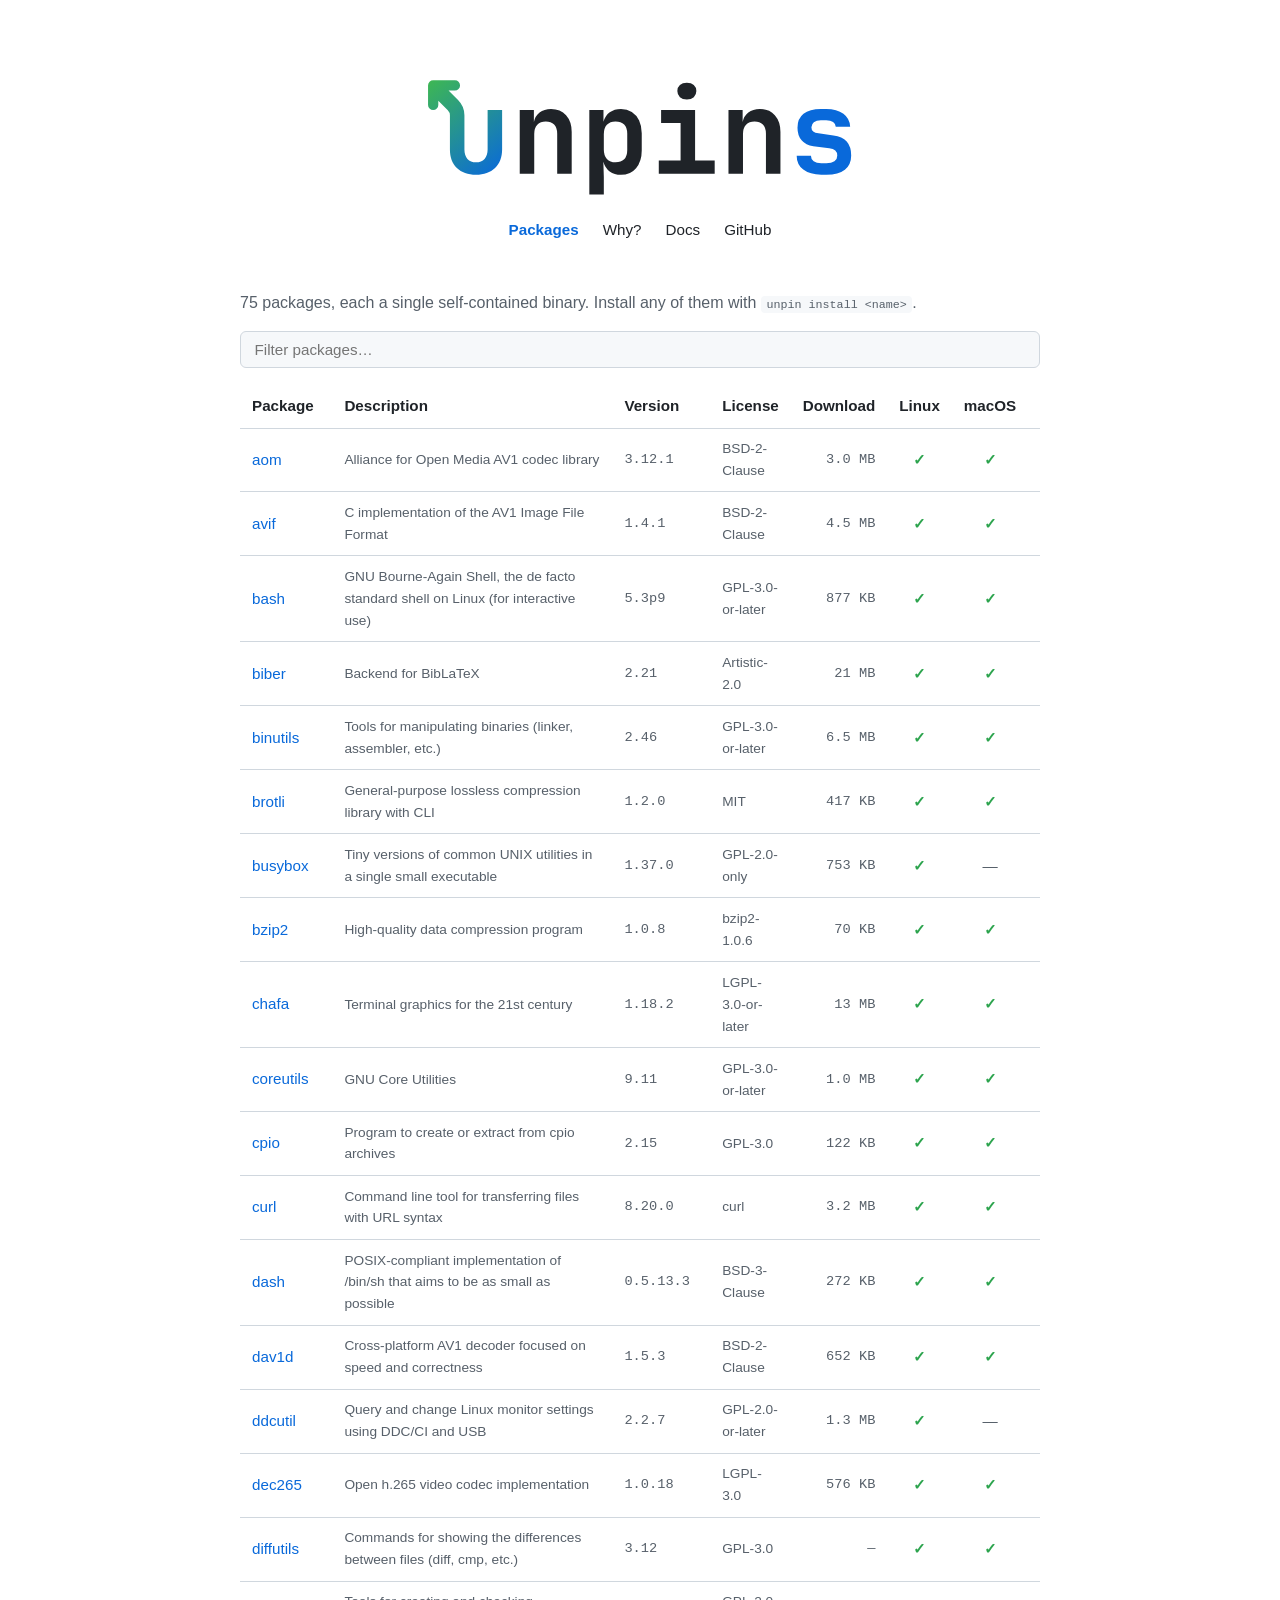
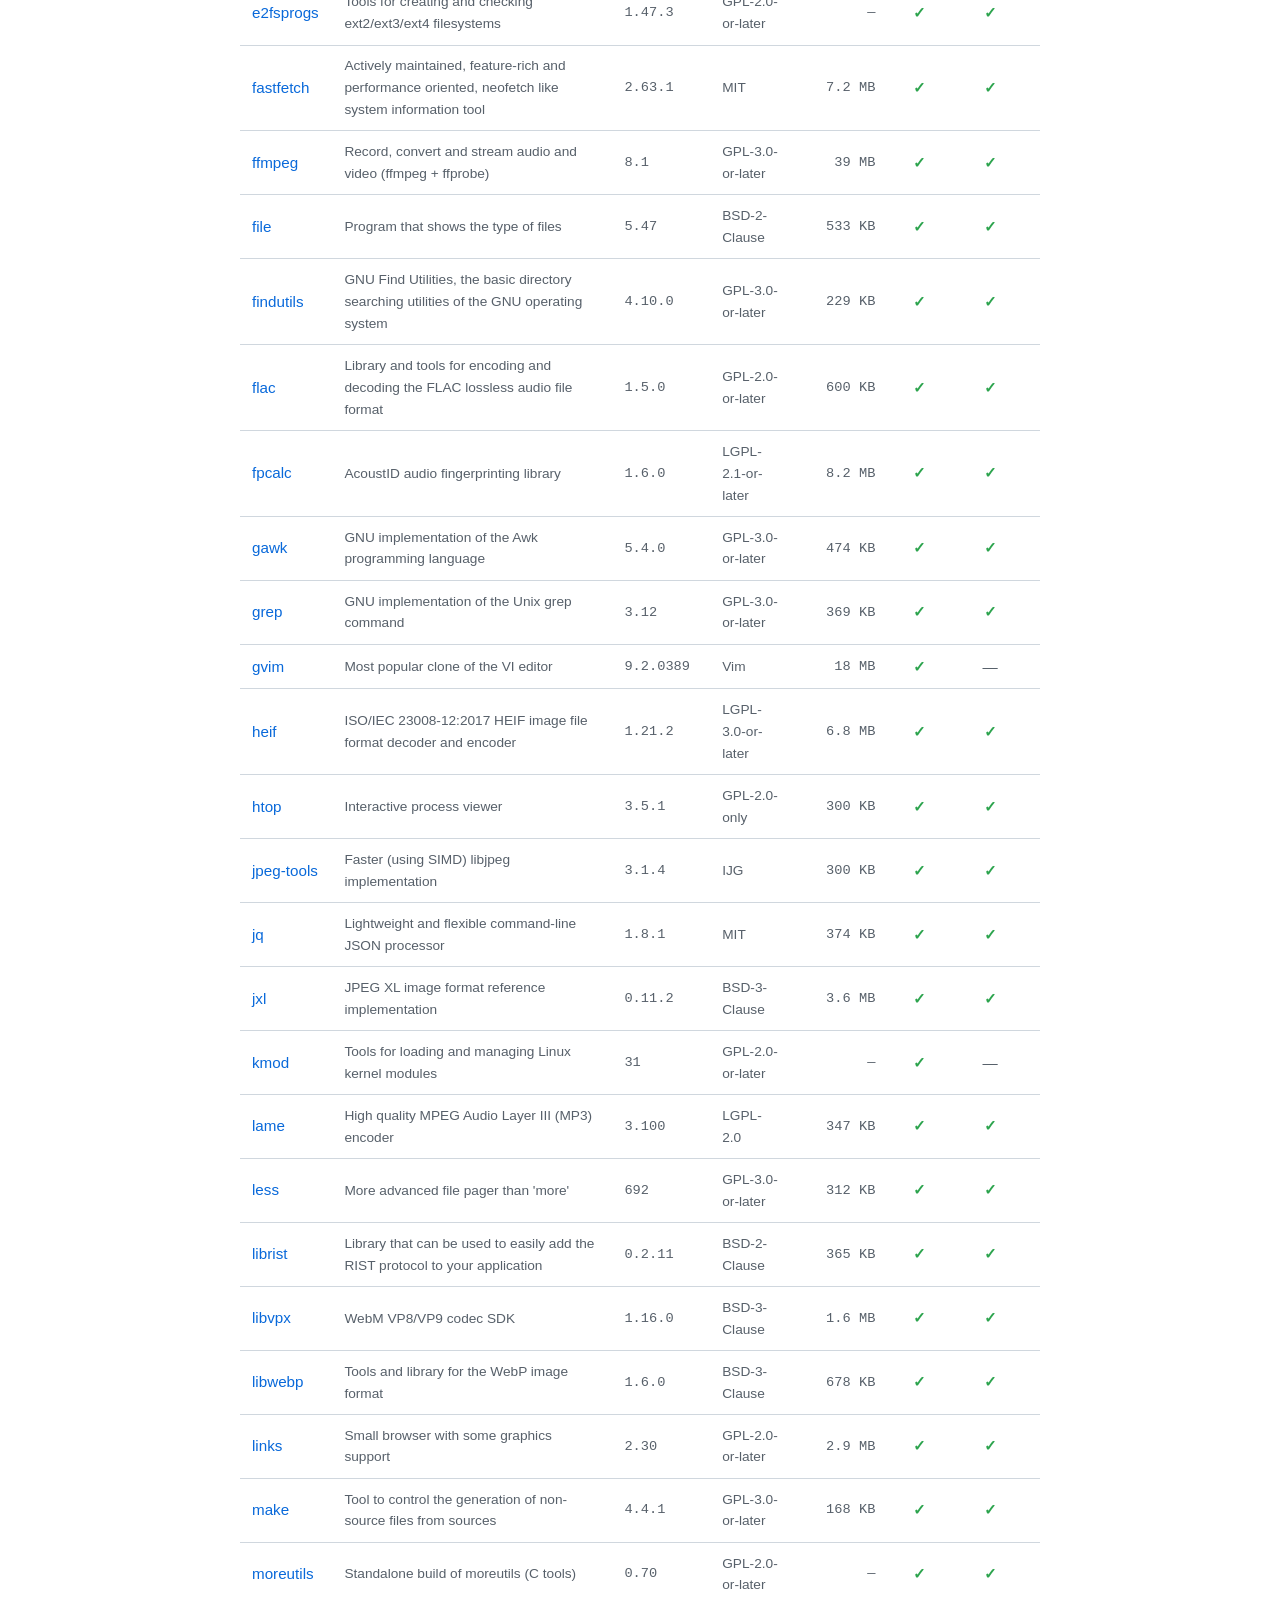
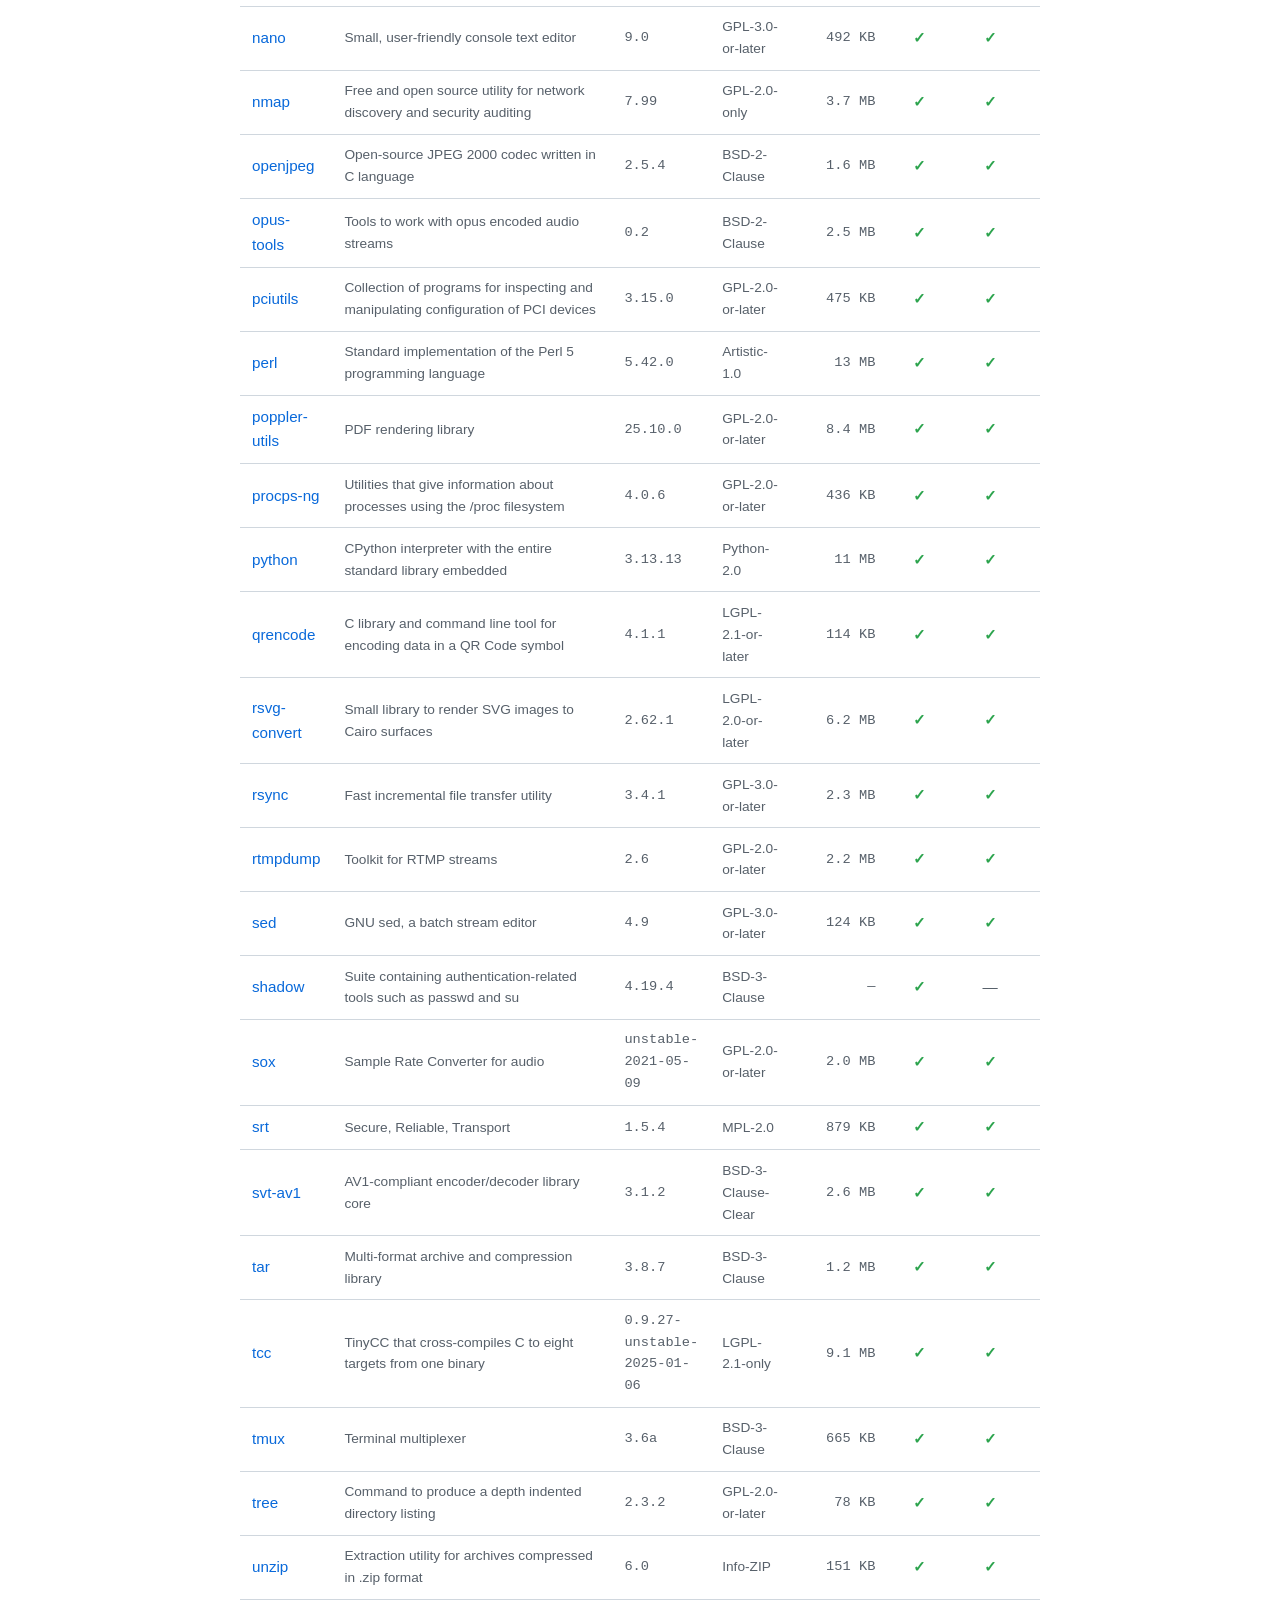
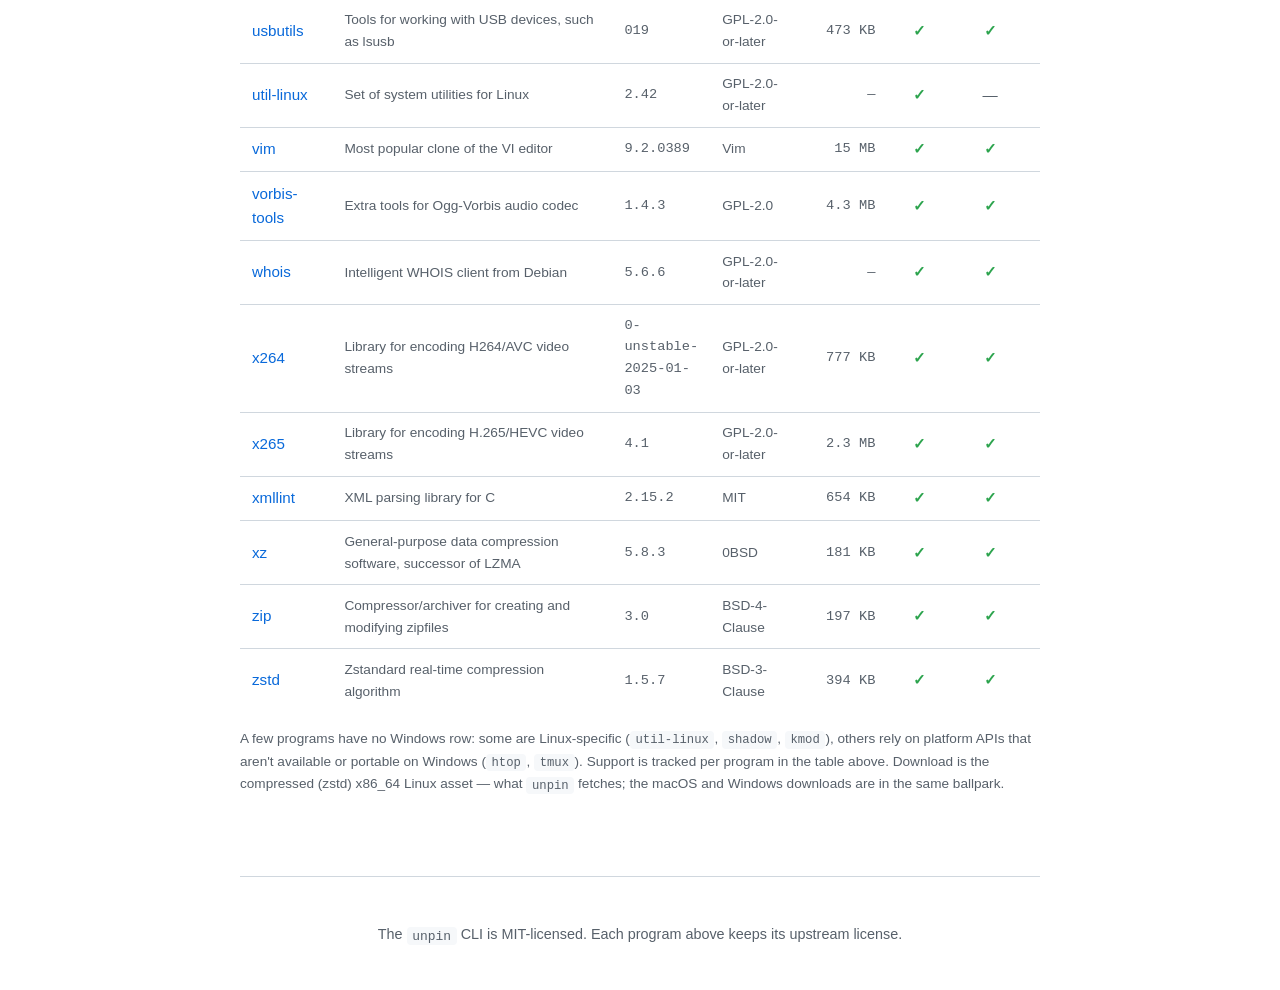
==== packages.html @ 331654b5 "site: download-size column, bootstrap verification note, deploy docs - packages: new Download column" ====
<!DOCTYPE html>
<html lang="en">
  <head>
    <meta charset="UTF-8">
    <meta name="viewport" content="width=device-width, initial-scale=1.0">
    <title>unpins — available packages</title>
    <meta name="description" content="The unpins catalog: 75 programs built as single self-contained binaries for Linux, macOS, and Windows — htop, ffmpeg, python, vim, jq, and more.">
    <meta property="og:type" content="website">
    <meta property="og:url" content="https://unpins.org/packages.html">
    <meta property="og:title" content="unpins — available packages">
    <meta property="og:description" content="The unpins catalog: 75 programs built as single self-contained binaries for Linux, macOS, and Windows — htop, ffmpeg, python, vim, jq, and more.">
    <meta property="og:image" content="https://unpins.org/og.png">
    <meta property="og:image:width" content="1200">
    <meta property="og:image:height" content="630">
    <meta name="twitter:card" content="summary_large_image">
    <link rel="icon" type="image/svg+xml" href="favicon.svg">
    <link rel="stylesheet" href="styles.css">
  </head>
  <body class="subpage">
    <div class="container">
      <header>
        <h1><a href="index.html"><img src="unpins-logo.svg" alt="unpins" class="logo"></a></h1>
        <nav class="topnav">
          <a href="packages.html" aria-current="page">Packages</a>
          <a href="why.html">Why?</a>
          <a href="https://github.com/unpins/unpin#usage">Docs</a>
          <a href="https://github.com/unpins">GitHub</a>
        </nav>
      </header>

      <section>
        <p class="pkg-count">75 packages, each a single self-contained binary. Install any of them with <code>unpin install &lt;name&gt;</code>.</p>
        <input type="search" id="pkg-filter" class="pkg-filter" placeholder="Filter packages…" aria-label="Filter packages">
        <div class="table-scroll">
        <table class="pkg-table">
          <thead>
            <tr>
              <th>Package</th>
              <th>Description</th>
              <th>Version</th>
              <th>License</th>
              <th class="size">Download</th>
              <th class="os">Linux</th>
              <th class="os">macOS</th>
              <th class="os">Windows</th>
            </tr>
          </thead>
          <tbody>
            <tr><td><a href="https://github.com/unpins/aom">aom</a></td><td class="desc">Alliance for Open Media AV1 codec library</td><td class="version">3.12.1</td><td class="license">BSD-2-Clause</td><td class="size">3.0 MB</td><td class="os yes"><span aria-hidden="true">✓</span><span class="sr-only">yes</span></td><td class="os yes"><span aria-hidden="true">✓</span><span class="sr-only">yes</span></td><td class="os yes"><span aria-hidden="true">✓</span><span class="sr-only">yes</span></td></tr>
            <tr><td><a href="https://github.com/unpins/avif">avif</a></td><td class="desc">C implementation of the AV1 Image File Format</td><td class="version">1.4.1</td><td class="license">BSD-2-Clause</td><td class="size">4.5 MB</td><td class="os yes"><span aria-hidden="true">✓</span><span class="sr-only">yes</span></td><td class="os yes"><span aria-hidden="true">✓</span><span class="sr-only">yes</span></td><td class="os yes"><span aria-hidden="true">✓</span><span class="sr-only">yes</span></td></tr>
            <tr><td><a href="https://github.com/unpins/bash">bash</a></td><td class="desc">GNU Bourne-Again Shell, the de facto standard shell on Linux (for interactive use)</td><td class="version">5.3p9</td><td class="license">GPL-3.0-or-later</td><td class="size">877 KB</td><td class="os yes"><span aria-hidden="true">✓</span><span class="sr-only">yes</span></td><td class="os yes"><span aria-hidden="true">✓</span><span class="sr-only">yes</span></td><td class="os yes"><span aria-hidden="true">✓</span><span class="sr-only">yes</span></td></tr>
            <tr><td><a href="https://github.com/unpins/biber">biber</a></td><td class="desc">Backend for BibLaTeX</td><td class="version">2.21</td><td class="license">Artistic-2.0</td><td class="size">21 MB</td><td class="os yes"><span aria-hidden="true">✓</span><span class="sr-only">yes</span></td><td class="os yes"><span aria-hidden="true">✓</span><span class="sr-only">yes</span></td><td class="os yes"><span aria-hidden="true">✓</span><span class="sr-only">yes</span></td></tr>
            <tr><td><a href="https://github.com/unpins/binutils">binutils</a></td><td class="desc">Tools for manipulating binaries (linker, assembler, etc.)</td><td class="version">2.46</td><td class="license">GPL-3.0-or-later</td><td class="size">6.5 MB</td><td class="os yes"><span aria-hidden="true">✓</span><span class="sr-only">yes</span></td><td class="os yes"><span aria-hidden="true">✓</span><span class="sr-only">yes</span></td><td class="os yes"><span aria-hidden="true">✓</span><span class="sr-only">yes</span></td></tr>
            <tr><td><a href="https://github.com/unpins/brotli">brotli</a></td><td class="desc">General-purpose lossless compression library with CLI</td><td class="version">1.2.0</td><td class="license">MIT</td><td class="size">417 KB</td><td class="os yes"><span aria-hidden="true">✓</span><span class="sr-only">yes</span></td><td class="os yes"><span aria-hidden="true">✓</span><span class="sr-only">yes</span></td><td class="os yes"><span aria-hidden="true">✓</span><span class="sr-only">yes</span></td></tr>
            <tr><td><a href="https://github.com/unpins/busybox">busybox</a></td><td class="desc">Tiny versions of common UNIX utilities in a single small executable</td><td class="version">1.37.0</td><td class="license">GPL-2.0-only</td><td class="size">753 KB</td><td class="os yes"><span aria-hidden="true">✓</span><span class="sr-only">yes</span></td><td class="os"><span aria-hidden="true">—</span><span class="sr-only">no</span></td><td class="os"><span aria-hidden="true">—</span><span class="sr-only">no</span></td></tr>
            <tr><td><a href="https://github.com/unpins/bzip2">bzip2</a></td><td class="desc">High-quality data compression program</td><td class="version">1.0.8</td><td class="license">bzip2-1.0.6</td><td class="size">70 KB</td><td class="os yes"><span aria-hidden="true">✓</span><span class="sr-only">yes</span></td><td class="os yes"><span aria-hidden="true">✓</span><span class="sr-only">yes</span></td><td class="os yes"><span aria-hidden="true">✓</span><span class="sr-only">yes</span></td></tr>
            <tr><td><a href="https://github.com/unpins/chafa">chafa</a></td><td class="desc">Terminal graphics for the 21st century</td><td class="version">1.18.2</td><td class="license">LGPL-3.0-or-later</td><td class="size">13 MB</td><td class="os yes"><span aria-hidden="true">✓</span><span class="sr-only">yes</span></td><td class="os yes"><span aria-hidden="true">✓</span><span class="sr-only">yes</span></td><td class="os yes"><span aria-hidden="true">✓</span><span class="sr-only">yes</span></td></tr>
            <tr><td><a href="https://github.com/unpins/coreutils">coreutils</a></td><td class="desc">GNU Core Utilities</td><td class="version">9.11</td><td class="license">GPL-3.0-or-later</td><td class="size">1.0 MB</td><td class="os yes"><span aria-hidden="true">✓</span><span class="sr-only">yes</span></td><td class="os yes"><span aria-hidden="true">✓</span><span class="sr-only">yes</span></td><td class="os yes"><span aria-hidden="true">✓</span><span class="sr-only">yes</span></td></tr>
            <tr><td><a href="https://github.com/unpins/cpio">cpio</a></td><td class="desc">Program to create or extract from cpio archives</td><td class="version">2.15</td><td class="license">GPL-3.0</td><td class="size">122 KB</td><td class="os yes"><span aria-hidden="true">✓</span><span class="sr-only">yes</span></td><td class="os yes"><span aria-hidden="true">✓</span><span class="sr-only">yes</span></td><td class="os yes"><span aria-hidden="true">✓</span><span class="sr-only">yes</span></td></tr>
            <tr><td><a href="https://github.com/unpins/curl">curl</a></td><td class="desc">Command line tool for transferring files with URL syntax</td><td class="version">8.20.0</td><td class="license">curl</td><td class="size">3.2 MB</td><td class="os yes"><span aria-hidden="true">✓</span><span class="sr-only">yes</span></td><td class="os yes"><span aria-hidden="true">✓</span><span class="sr-only">yes</span></td><td class="os yes"><span aria-hidden="true">✓</span><span class="sr-only">yes</span></td></tr>
            <tr><td><a href="https://github.com/unpins/dash">dash</a></td><td class="desc">POSIX-compliant implementation of /bin/sh that aims to be as small as possible</td><td class="version">0.5.13.3</td><td class="license">BSD-3-Clause</td><td class="size">272 KB</td><td class="os yes"><span aria-hidden="true">✓</span><span class="sr-only">yes</span></td><td class="os yes"><span aria-hidden="true">✓</span><span class="sr-only">yes</span></td><td class="os yes"><span aria-hidden="true">✓</span><span class="sr-only">yes</span></td></tr>
            <tr><td><a href="https://github.com/unpins/dav1d">dav1d</a></td><td class="desc">Cross-platform AV1 decoder focused on speed and correctness</td><td class="version">1.5.3</td><td class="license">BSD-2-Clause</td><td class="size">652 KB</td><td class="os yes"><span aria-hidden="true">✓</span><span class="sr-only">yes</span></td><td class="os yes"><span aria-hidden="true">✓</span><span class="sr-only">yes</span></td><td class="os yes"><span aria-hidden="true">✓</span><span class="sr-only">yes</span></td></tr>
            <tr><td><a href="https://github.com/unpins/ddcutil">ddcutil</a></td><td class="desc">Query and change Linux monitor settings using DDC/CI and USB</td><td class="version">2.2.7</td><td class="license">GPL-2.0-or-later</td><td class="size">1.3 MB</td><td class="os yes"><span aria-hidden="true">✓</span><span class="sr-only">yes</span></td><td class="os"><span aria-hidden="true">—</span><span class="sr-only">no</span></td><td class="os"><span aria-hidden="true">—</span><span class="sr-only">no</span></td></tr>
            <tr><td><a href="https://github.com/unpins/dec265">dec265</a></td><td class="desc">Open h.265 video codec implementation</td><td class="version">1.0.18</td><td class="license">LGPL-3.0</td><td class="size">576 KB</td><td class="os yes"><span aria-hidden="true">✓</span><span class="sr-only">yes</span></td><td class="os yes"><span aria-hidden="true">✓</span><span class="sr-only">yes</span></td><td class="os yes"><span aria-hidden="true">✓</span><span class="sr-only">yes</span></td></tr>
            <tr><td><a href="https://github.com/unpins/diffutils">diffutils</a></td><td class="desc">Commands for showing the differences between files (diff, cmp, etc.)</td><td class="version">3.12</td><td class="license">GPL-3.0</td><td class="size">—</td><td class="os yes"><span aria-hidden="true">✓</span><span class="sr-only">yes</span></td><td class="os yes"><span aria-hidden="true">✓</span><span class="sr-only">yes</span></td><td class="os yes"><span aria-hidden="true">✓</span><span class="sr-only">yes</span></td></tr>
            <tr><td><a href="https://github.com/unpins/e2fsprogs">e2fsprogs</a></td><td class="desc">Tools for creating and checking ext2/ext3/ext4 filesystems</td><td class="version">1.47.3</td><td class="license">GPL-2.0-or-later</td><td class="size">—</td><td class="os yes"><span aria-hidden="true">✓</span><span class="sr-only">yes</span></td><td class="os yes"><span aria-hidden="true">✓</span><span class="sr-only">yes</span></td><td class="os yes"><span aria-hidden="true">✓</span><span class="sr-only">yes</span></td></tr>
            <tr><td><a href="https://github.com/unpins/fastfetch">fastfetch</a></td><td class="desc">Actively maintained, feature-rich and performance oriented, neofetch like system information tool</td><td class="version">2.63.1</td><td class="license">MIT</td><td class="size">7.2 MB</td><td class="os yes"><span aria-hidden="true">✓</span><span class="sr-only">yes</span></td><td class="os yes"><span aria-hidden="true">✓</span><span class="sr-only">yes</span></td><td class="os"><span aria-hidden="true">—</span><span class="sr-only">no</span></td></tr>
            <tr><td><a href="https://github.com/unpins/ffmpeg">ffmpeg</a></td><td class="desc">Record, convert and stream audio and video (ffmpeg + ffprobe)</td><td class="version">8.1</td><td class="license">GPL-3.0-or-later</td><td class="size">39 MB</td><td class="os yes"><span aria-hidden="true">✓</span><span class="sr-only">yes</span></td><td class="os yes"><span aria-hidden="true">✓</span><span class="sr-only">yes</span></td><td class="os yes"><span aria-hidden="true">✓</span><span class="sr-only">yes</span></td></tr>
            <tr><td><a href="https://github.com/unpins/file">file</a></td><td class="desc">Program that shows the type of files</td><td class="version">5.47</td><td class="license">BSD-2-Clause</td><td class="size">533 KB</td><td class="os yes"><span aria-hidden="true">✓</span><span class="sr-only">yes</span></td><td class="os yes"><span aria-hidden="true">✓</span><span class="sr-only">yes</span></td><td class="os yes"><span aria-hidden="true">✓</span><span class="sr-only">yes</span></td></tr>
            <tr><td><a href="https://github.com/unpins/findutils">findutils</a></td><td class="desc">GNU Find Utilities, the basic directory searching utilities of the GNU operating system</td><td class="version">4.10.0</td><td class="license">GPL-3.0-or-later</td><td class="size">229 KB</td><td class="os yes"><span aria-hidden="true">✓</span><span class="sr-only">yes</span></td><td class="os yes"><span aria-hidden="true">✓</span><span class="sr-only">yes</span></td><td class="os yes"><span aria-hidden="true">✓</span><span class="sr-only">yes</span></td></tr>
            <tr><td><a href="https://github.com/unpins/flac">flac</a></td><td class="desc">Library and tools for encoding and decoding the FLAC lossless audio file format</td><td class="version">1.5.0</td><td class="license">GPL-2.0-or-later</td><td class="size">600 KB</td><td class="os yes"><span aria-hidden="true">✓</span><span class="sr-only">yes</span></td><td class="os yes"><span aria-hidden="true">✓</span><span class="sr-only">yes</span></td><td class="os yes"><span aria-hidden="true">✓</span><span class="sr-only">yes</span></td></tr>
            <tr><td><a href="https://github.com/unpins/fpcalc">fpcalc</a></td><td class="desc">AcoustID audio fingerprinting library</td><td class="version">1.6.0</td><td class="license">LGPL-2.1-or-later</td><td class="size">8.2 MB</td><td class="os yes"><span aria-hidden="true">✓</span><span class="sr-only">yes</span></td><td class="os yes"><span aria-hidden="true">✓</span><span class="sr-only">yes</span></td><td class="os yes"><span aria-hidden="true">✓</span><span class="sr-only">yes</span></td></tr>
            <tr><td><a href="https://github.com/unpins/gawk">gawk</a></td><td class="desc">GNU implementation of the Awk programming language</td><td class="version">5.4.0</td><td class="license">GPL-3.0-or-later</td><td class="size">474 KB</td><td class="os yes"><span aria-hidden="true">✓</span><span class="sr-only">yes</span></td><td class="os yes"><span aria-hidden="true">✓</span><span class="sr-only">yes</span></td><td class="os yes"><span aria-hidden="true">✓</span><span class="sr-only">yes</span></td></tr>
            <tr><td><a href="https://github.com/unpins/grep">grep</a></td><td class="desc">GNU implementation of the Unix grep command</td><td class="version">3.12</td><td class="license">GPL-3.0-or-later</td><td class="size">369 KB</td><td class="os yes"><span aria-hidden="true">✓</span><span class="sr-only">yes</span></td><td class="os yes"><span aria-hidden="true">✓</span><span class="sr-only">yes</span></td><td class="os yes"><span aria-hidden="true">✓</span><span class="sr-only">yes</span></td></tr>
            <tr><td><a href="https://github.com/unpins/gvim">gvim</a></td><td class="desc">Most popular clone of the VI editor</td><td class="version">9.2.0389</td><td class="license">Vim</td><td class="size">18 MB</td><td class="os yes"><span aria-hidden="true">✓</span><span class="sr-only">yes</span></td><td class="os"><span aria-hidden="true">—</span><span class="sr-only">no</span></td><td class="os yes"><span aria-hidden="true">✓</span><span class="sr-only">yes</span></td></tr>
            <tr><td><a href="https://github.com/unpins/heif">heif</a></td><td class="desc">ISO/IEC 23008-12:2017 HEIF image file format decoder and encoder</td><td class="version">1.21.2</td><td class="license">LGPL-3.0-or-later</td><td class="size">6.8 MB</td><td class="os yes"><span aria-hidden="true">✓</span><span class="sr-only">yes</span></td><td class="os yes"><span aria-hidden="true">✓</span><span class="sr-only">yes</span></td><td class="os yes"><span aria-hidden="true">✓</span><span class="sr-only">yes</span></td></tr>
            <tr><td><a href="https://github.com/unpins/htop">htop</a></td><td class="desc">Interactive process viewer</td><td class="version">3.5.1</td><td class="license">GPL-2.0-only</td><td class="size">300 KB</td><td class="os yes"><span aria-hidden="true">✓</span><span class="sr-only">yes</span></td><td class="os yes"><span aria-hidden="true">✓</span><span class="sr-only">yes</span></td><td class="os"><span aria-hidden="true">—</span><span class="sr-only">no</span></td></tr>
            <tr><td><a href="https://github.com/unpins/jpeg-tools">jpeg-tools</a></td><td class="desc">Faster (using SIMD) libjpeg implementation</td><td class="version">3.1.4</td><td class="license">IJG</td><td class="size">300 KB</td><td class="os yes"><span aria-hidden="true">✓</span><span class="sr-only">yes</span></td><td class="os yes"><span aria-hidden="true">✓</span><span class="sr-only">yes</span></td><td class="os yes"><span aria-hidden="true">✓</span><span class="sr-only">yes</span></td></tr>
            <tr><td><a href="https://github.com/unpins/jq">jq</a></td><td class="desc">Lightweight and flexible command-line JSON processor</td><td class="version">1.8.1</td><td class="license">MIT</td><td class="size">374 KB</td><td class="os yes"><span aria-hidden="true">✓</span><span class="sr-only">yes</span></td><td class="os yes"><span aria-hidden="true">✓</span><span class="sr-only">yes</span></td><td class="os yes"><span aria-hidden="true">✓</span><span class="sr-only">yes</span></td></tr>
            <tr><td><a href="https://github.com/unpins/jxl">jxl</a></td><td class="desc">JPEG XL image format reference implementation</td><td class="version">0.11.2</td><td class="license">BSD-3-Clause</td><td class="size">3.6 MB</td><td class="os yes"><span aria-hidden="true">✓</span><span class="sr-only">yes</span></td><td class="os yes"><span aria-hidden="true">✓</span><span class="sr-only">yes</span></td><td class="os yes"><span aria-hidden="true">✓</span><span class="sr-only">yes</span></td></tr>
            <tr><td><a href="https://github.com/unpins/kmod">kmod</a></td><td class="desc">Tools for loading and managing Linux kernel modules</td><td class="version">31</td><td class="license">GPL-2.0-or-later</td><td class="size">—</td><td class="os yes"><span aria-hidden="true">✓</span><span class="sr-only">yes</span></td><td class="os"><span aria-hidden="true">—</span><span class="sr-only">no</span></td><td class="os"><span aria-hidden="true">—</span><span class="sr-only">no</span></td></tr>
            <tr><td><a href="https://github.com/unpins/lame">lame</a></td><td class="desc">High quality MPEG Audio Layer III (MP3) encoder</td><td class="version">3.100</td><td class="license">LGPL-2.0</td><td class="size">347 KB</td><td class="os yes"><span aria-hidden="true">✓</span><span class="sr-only">yes</span></td><td class="os yes"><span aria-hidden="true">✓</span><span class="sr-only">yes</span></td><td class="os yes"><span aria-hidden="true">✓</span><span class="sr-only">yes</span></td></tr>
            <tr><td><a href="https://github.com/unpins/less">less</a></td><td class="desc">More advanced file pager than &#x27;more&#x27;</td><td class="version">692</td><td class="license">GPL-3.0-or-later</td><td class="size">312 KB</td><td class="os yes"><span aria-hidden="true">✓</span><span class="sr-only">yes</span></td><td class="os yes"><span aria-hidden="true">✓</span><span class="sr-only">yes</span></td><td class="os yes"><span aria-hidden="true">✓</span><span class="sr-only">yes</span></td></tr>
            <tr><td><a href="https://github.com/unpins/librist">librist</a></td><td class="desc">Library that can be used to easily add the RIST protocol to your application</td><td class="version">0.2.11</td><td class="license">BSD-2-Clause</td><td class="size">365 KB</td><td class="os yes"><span aria-hidden="true">✓</span><span class="sr-only">yes</span></td><td class="os yes"><span aria-hidden="true">✓</span><span class="sr-only">yes</span></td><td class="os yes"><span aria-hidden="true">✓</span><span class="sr-only">yes</span></td></tr>
            <tr><td><a href="https://github.com/unpins/libvpx">libvpx</a></td><td class="desc">WebM VP8/VP9 codec SDK</td><td class="version">1.16.0</td><td class="license">BSD-3-Clause</td><td class="size">1.6 MB</td><td class="os yes"><span aria-hidden="true">✓</span><span class="sr-only">yes</span></td><td class="os yes"><span aria-hidden="true">✓</span><span class="sr-only">yes</span></td><td class="os yes"><span aria-hidden="true">✓</span><span class="sr-only">yes</span></td></tr>
            <tr><td><a href="https://github.com/unpins/libwebp">libwebp</a></td><td class="desc">Tools and library for the WebP image format</td><td class="version">1.6.0</td><td class="license">BSD-3-Clause</td><td class="size">678 KB</td><td class="os yes"><span aria-hidden="true">✓</span><span class="sr-only">yes</span></td><td class="os yes"><span aria-hidden="true">✓</span><span class="sr-only">yes</span></td><td class="os yes"><span aria-hidden="true">✓</span><span class="sr-only">yes</span></td></tr>
            <tr><td><a href="https://github.com/unpins/links">links</a></td><td class="desc">Small browser with some graphics support</td><td class="version">2.30</td><td class="license">GPL-2.0-or-later</td><td class="size">2.9 MB</td><td class="os yes"><span aria-hidden="true">✓</span><span class="sr-only">yes</span></td><td class="os yes"><span aria-hidden="true">✓</span><span class="sr-only">yes</span></td><td class="os yes"><span aria-hidden="true">✓</span><span class="sr-only">yes</span></td></tr>
            <tr><td><a href="https://github.com/unpins/make">make</a></td><td class="desc">Tool to control the generation of non-source files from sources</td><td class="version">4.4.1</td><td class="license">GPL-3.0-or-later</td><td class="size">168 KB</td><td class="os yes"><span aria-hidden="true">✓</span><span class="sr-only">yes</span></td><td class="os yes"><span aria-hidden="true">✓</span><span class="sr-only">yes</span></td><td class="os yes"><span aria-hidden="true">✓</span><span class="sr-only">yes</span></td></tr>
            <tr><td><a href="https://github.com/unpins/moreutils">moreutils</a></td><td class="desc">Standalone build of moreutils (C tools)</td><td class="version">0.70</td><td class="license">GPL-2.0-or-later</td><td class="size">—</td><td class="os yes"><span aria-hidden="true">✓</span><span class="sr-only">yes</span></td><td class="os yes"><span aria-hidden="true">✓</span><span class="sr-only">yes</span></td><td class="os"><span aria-hidden="true">—</span><span class="sr-only">no</span></td></tr>
            <tr><td><a href="https://github.com/unpins/nano">nano</a></td><td class="desc">Small, user-friendly console text editor</td><td class="version">9.0</td><td class="license">GPL-3.0-or-later</td><td class="size">492 KB</td><td class="os yes"><span aria-hidden="true">✓</span><span class="sr-only">yes</span></td><td class="os yes"><span aria-hidden="true">✓</span><span class="sr-only">yes</span></td><td class="os yes"><span aria-hidden="true">✓</span><span class="sr-only">yes</span></td></tr>
            <tr><td><a href="https://github.com/unpins/nmap">nmap</a></td><td class="desc">Free and open source utility for network discovery and security auditing</td><td class="version">7.99</td><td class="license">GPL-2.0-only</td><td class="size">3.7 MB</td><td class="os yes"><span aria-hidden="true">✓</span><span class="sr-only">yes</span></td><td class="os yes"><span aria-hidden="true">✓</span><span class="sr-only">yes</span></td><td class="os"><span aria-hidden="true">—</span><span class="sr-only">no</span></td></tr>
            <tr><td><a href="https://github.com/unpins/openjpeg">openjpeg</a></td><td class="desc">Open-source JPEG 2000 codec written in C language</td><td class="version">2.5.4</td><td class="license">BSD-2-Clause</td><td class="size">1.6 MB</td><td class="os yes"><span aria-hidden="true">✓</span><span class="sr-only">yes</span></td><td class="os yes"><span aria-hidden="true">✓</span><span class="sr-only">yes</span></td><td class="os yes"><span aria-hidden="true">✓</span><span class="sr-only">yes</span></td></tr>
            <tr><td><a href="https://github.com/unpins/opus-tools">opus-tools</a></td><td class="desc">Tools to work with opus encoded audio streams</td><td class="version">0.2</td><td class="license">BSD-2-Clause</td><td class="size">2.5 MB</td><td class="os yes"><span aria-hidden="true">✓</span><span class="sr-only">yes</span></td><td class="os yes"><span aria-hidden="true">✓</span><span class="sr-only">yes</span></td><td class="os yes"><span aria-hidden="true">✓</span><span class="sr-only">yes</span></td></tr>
            <tr><td><a href="https://github.com/unpins/pciutils">pciutils</a></td><td class="desc">Collection of programs for inspecting and manipulating configuration of PCI devices</td><td class="version">3.15.0</td><td class="license">GPL-2.0-or-later</td><td class="size">475 KB</td><td class="os yes"><span aria-hidden="true">✓</span><span class="sr-only">yes</span></td><td class="os yes"><span aria-hidden="true">✓</span><span class="sr-only">yes</span></td><td class="os yes"><span aria-hidden="true">✓</span><span class="sr-only">yes</span></td></tr>
            <tr><td><a href="https://github.com/unpins/perl">perl</a></td><td class="desc">Standard implementation of the Perl 5 programming language</td><td class="version">5.42.0</td><td class="license">Artistic-1.0</td><td class="size">13 MB</td><td class="os yes"><span aria-hidden="true">✓</span><span class="sr-only">yes</span></td><td class="os yes"><span aria-hidden="true">✓</span><span class="sr-only">yes</span></td><td class="os yes"><span aria-hidden="true">✓</span><span class="sr-only">yes</span></td></tr>
            <tr><td><a href="https://github.com/unpins/poppler-utils">poppler-utils</a></td><td class="desc">PDF rendering library</td><td class="version">25.10.0</td><td class="license">GPL-2.0-or-later</td><td class="size">8.4 MB</td><td class="os yes"><span aria-hidden="true">✓</span><span class="sr-only">yes</span></td><td class="os yes"><span aria-hidden="true">✓</span><span class="sr-only">yes</span></td><td class="os yes"><span aria-hidden="true">✓</span><span class="sr-only">yes</span></td></tr>
            <tr><td><a href="https://github.com/unpins/procps-ng">procps-ng</a></td><td class="desc">Utilities that give information about processes using the /proc filesystem</td><td class="version">4.0.6</td><td class="license">GPL-2.0-or-later</td><td class="size">436 KB</td><td class="os yes"><span aria-hidden="true">✓</span><span class="sr-only">yes</span></td><td class="os yes"><span aria-hidden="true">✓</span><span class="sr-only">yes</span></td><td class="os yes"><span aria-hidden="true">✓</span><span class="sr-only">yes</span></td></tr>
            <tr><td><a href="https://github.com/unpins/python">python</a></td><td class="desc">CPython interpreter with the entire standard library embedded</td><td class="version">3.13.13</td><td class="license">Python-2.0</td><td class="size">11 MB</td><td class="os yes"><span aria-hidden="true">✓</span><span class="sr-only">yes</span></td><td class="os yes"><span aria-hidden="true">✓</span><span class="sr-only">yes</span></td><td class="os yes"><span aria-hidden="true">✓</span><span class="sr-only">yes</span></td></tr>
            <tr><td><a href="https://github.com/unpins/qrencode">qrencode</a></td><td class="desc">C library and command line tool for encoding data in a QR Code symbol</td><td class="version">4.1.1</td><td class="license">LGPL-2.1-or-later</td><td class="size">114 KB</td><td class="os yes"><span aria-hidden="true">✓</span><span class="sr-only">yes</span></td><td class="os yes"><span aria-hidden="true">✓</span><span class="sr-only">yes</span></td><td class="os yes"><span aria-hidden="true">✓</span><span class="sr-only">yes</span></td></tr>
            <tr><td><a href="https://github.com/unpins/rsvg-convert">rsvg-convert</a></td><td class="desc">Small library to render SVG images to Cairo surfaces</td><td class="version">2.62.1</td><td class="license">LGPL-2.0-or-later</td><td class="size">6.2 MB</td><td class="os yes"><span aria-hidden="true">✓</span><span class="sr-only">yes</span></td><td class="os yes"><span aria-hidden="true">✓</span><span class="sr-only">yes</span></td><td class="os yes"><span aria-hidden="true">✓</span><span class="sr-only">yes</span></td></tr>
            <tr><td><a href="https://github.com/unpins/rsync">rsync</a></td><td class="desc">Fast incremental file transfer utility</td><td class="version">3.4.1</td><td class="license">GPL-3.0-or-later</td><td class="size">2.3 MB</td><td class="os yes"><span aria-hidden="true">✓</span><span class="sr-only">yes</span></td><td class="os yes"><span aria-hidden="true">✓</span><span class="sr-only">yes</span></td><td class="os yes"><span aria-hidden="true">✓</span><span class="sr-only">yes</span></td></tr>
            <tr><td><a href="https://github.com/unpins/rtmpdump">rtmpdump</a></td><td class="desc">Toolkit for RTMP streams</td><td class="version">2.6</td><td class="license">GPL-2.0-or-later</td><td class="size">2.2 MB</td><td class="os yes"><span aria-hidden="true">✓</span><span class="sr-only">yes</span></td><td class="os yes"><span aria-hidden="true">✓</span><span class="sr-only">yes</span></td><td class="os yes"><span aria-hidden="true">✓</span><span class="sr-only">yes</span></td></tr>
            <tr><td><a href="https://github.com/unpins/sed">sed</a></td><td class="desc">GNU sed, a batch stream editor</td><td class="version">4.9</td><td class="license">GPL-3.0-or-later</td><td class="size">124 KB</td><td class="os yes"><span aria-hidden="true">✓</span><span class="sr-only">yes</span></td><td class="os yes"><span aria-hidden="true">✓</span><span class="sr-only">yes</span></td><td class="os yes"><span aria-hidden="true">✓</span><span class="sr-only">yes</span></td></tr>
            <tr><td><a href="https://github.com/unpins/shadow">shadow</a></td><td class="desc">Suite containing authentication-related tools such as passwd and su</td><td class="version">4.19.4</td><td class="license">BSD-3-Clause</td><td class="size">—</td><td class="os yes"><span aria-hidden="true">✓</span><span class="sr-only">yes</span></td><td class="os"><span aria-hidden="true">—</span><span class="sr-only">no</span></td><td class="os"><span aria-hidden="true">—</span><span class="sr-only">no</span></td></tr>
            <tr><td><a href="https://github.com/unpins/sox">sox</a></td><td class="desc">Sample Rate Converter for audio</td><td class="version">unstable-2021-05-09</td><td class="license">GPL-2.0-or-later</td><td class="size">2.0 MB</td><td class="os yes"><span aria-hidden="true">✓</span><span class="sr-only">yes</span></td><td class="os yes"><span aria-hidden="true">✓</span><span class="sr-only">yes</span></td><td class="os yes"><span aria-hidden="true">✓</span><span class="sr-only">yes</span></td></tr>
            <tr><td><a href="https://github.com/unpins/srt">srt</a></td><td class="desc">Secure, Reliable, Transport</td><td class="version">1.5.4</td><td class="license">MPL-2.0</td><td class="size">879 KB</td><td class="os yes"><span aria-hidden="true">✓</span><span class="sr-only">yes</span></td><td class="os yes"><span aria-hidden="true">✓</span><span class="sr-only">yes</span></td><td class="os yes"><span aria-hidden="true">✓</span><span class="sr-only">yes</span></td></tr>
            <tr><td><a href="https://github.com/unpins/svt-av1">svt-av1</a></td><td class="desc">AV1-compliant encoder/decoder library core</td><td class="version">3.1.2</td><td class="license">BSD-3-Clause-Clear</td><td class="size">2.6 MB</td><td class="os yes"><span aria-hidden="true">✓</span><span class="sr-only">yes</span></td><td class="os yes"><span aria-hidden="true">✓</span><span class="sr-only">yes</span></td><td class="os yes"><span aria-hidden="true">✓</span><span class="sr-only">yes</span></td></tr>
            <tr><td><a href="https://github.com/unpins/tar">tar</a></td><td class="desc">Multi-format archive and compression library</td><td class="version">3.8.7</td><td class="license">BSD-3-Clause</td><td class="size">1.2 MB</td><td class="os yes"><span aria-hidden="true">✓</span><span class="sr-only">yes</span></td><td class="os yes"><span aria-hidden="true">✓</span><span class="sr-only">yes</span></td><td class="os yes"><span aria-hidden="true">✓</span><span class="sr-only">yes</span></td></tr>
            <tr><td><a href="https://github.com/unpins/tcc">tcc</a></td><td class="desc">TinyCC that cross-compiles C to eight targets from one binary</td><td class="version">0.9.27-unstable-2025-01-06</td><td class="license">LGPL-2.1-only</td><td class="size">9.1 MB</td><td class="os yes"><span aria-hidden="true">✓</span><span class="sr-only">yes</span></td><td class="os yes"><span aria-hidden="true">✓</span><span class="sr-only">yes</span></td><td class="os yes"><span aria-hidden="true">✓</span><span class="sr-only">yes</span></td></tr>
            <tr><td><a href="https://github.com/unpins/tmux">tmux</a></td><td class="desc">Terminal multiplexer</td><td class="version">3.6a</td><td class="license">BSD-3-Clause</td><td class="size">665 KB</td><td class="os yes"><span aria-hidden="true">✓</span><span class="sr-only">yes</span></td><td class="os yes"><span aria-hidden="true">✓</span><span class="sr-only">yes</span></td><td class="os"><span aria-hidden="true">—</span><span class="sr-only">no</span></td></tr>
            <tr><td><a href="https://github.com/unpins/tree">tree</a></td><td class="desc">Command to produce a depth indented directory listing</td><td class="version">2.3.2</td><td class="license">GPL-2.0-or-later</td><td class="size">78 KB</td><td class="os yes"><span aria-hidden="true">✓</span><span class="sr-only">yes</span></td><td class="os yes"><span aria-hidden="true">✓</span><span class="sr-only">yes</span></td><td class="os yes"><span aria-hidden="true">✓</span><span class="sr-only">yes</span></td></tr>
            <tr><td><a href="https://github.com/unpins/unzip">unzip</a></td><td class="desc">Extraction utility for archives compressed in .zip format</td><td class="version">6.0</td><td class="license">Info-ZIP</td><td class="size">151 KB</td><td class="os yes"><span aria-hidden="true">✓</span><span class="sr-only">yes</span></td><td class="os yes"><span aria-hidden="true">✓</span><span class="sr-only">yes</span></td><td class="os yes"><span aria-hidden="true">✓</span><span class="sr-only">yes</span></td></tr>
            <tr><td><a href="https://github.com/unpins/usbutils">usbutils</a></td><td class="desc">Tools for working with USB devices, such as lsusb</td><td class="version">019</td><td class="license">GPL-2.0-or-later</td><td class="size">473 KB</td><td class="os yes"><span aria-hidden="true">✓</span><span class="sr-only">yes</span></td><td class="os yes"><span aria-hidden="true">✓</span><span class="sr-only">yes</span></td><td class="os yes"><span aria-hidden="true">✓</span><span class="sr-only">yes</span></td></tr>
            <tr><td><a href="https://github.com/unpins/util-linux">util-linux</a></td><td class="desc">Set of system utilities for Linux</td><td class="version">2.42</td><td class="license">GPL-2.0-or-later</td><td class="size">—</td><td class="os yes"><span aria-hidden="true">✓</span><span class="sr-only">yes</span></td><td class="os"><span aria-hidden="true">—</span><span class="sr-only">no</span></td><td class="os"><span aria-hidden="true">—</span><span class="sr-only">no</span></td></tr>
            <tr><td><a href="https://github.com/unpins/vim">vim</a></td><td class="desc">Most popular clone of the VI editor</td><td class="version">9.2.0389</td><td class="license">Vim</td><td class="size">15 MB</td><td class="os yes"><span aria-hidden="true">✓</span><span class="sr-only">yes</span></td><td class="os yes"><span aria-hidden="true">✓</span><span class="sr-only">yes</span></td><td class="os yes"><span aria-hidden="true">✓</span><span class="sr-only">yes</span></td></tr>
            <tr><td><a href="https://github.com/unpins/vorbis-tools">vorbis-tools</a></td><td class="desc">Extra tools for Ogg-Vorbis audio codec</td><td class="version">1.4.3</td><td class="license">GPL-2.0</td><td class="size">4.3 MB</td><td class="os yes"><span aria-hidden="true">✓</span><span class="sr-only">yes</span></td><td class="os yes"><span aria-hidden="true">✓</span><span class="sr-only">yes</span></td><td class="os yes"><span aria-hidden="true">✓</span><span class="sr-only">yes</span></td></tr>
            <tr><td><a href="https://github.com/unpins/whois">whois</a></td><td class="desc">Intelligent WHOIS client from Debian</td><td class="version">5.6.6</td><td class="license">GPL-2.0-or-later</td><td class="size">—</td><td class="os yes"><span aria-hidden="true">✓</span><span class="sr-only">yes</span></td><td class="os yes"><span aria-hidden="true">✓</span><span class="sr-only">yes</span></td><td class="os yes"><span aria-hidden="true">✓</span><span class="sr-only">yes</span></td></tr>
            <tr><td><a href="https://github.com/unpins/x264">x264</a></td><td class="desc">Library for encoding H264/AVC video streams</td><td class="version">0-unstable-2025-01-03</td><td class="license">GPL-2.0-or-later</td><td class="size">777 KB</td><td class="os yes"><span aria-hidden="true">✓</span><span class="sr-only">yes</span></td><td class="os yes"><span aria-hidden="true">✓</span><span class="sr-only">yes</span></td><td class="os yes"><span aria-hidden="true">✓</span><span class="sr-only">yes</span></td></tr>
            <tr><td><a href="https://github.com/unpins/x265">x265</a></td><td class="desc">Library for encoding H.265/HEVC video streams</td><td class="version">4.1</td><td class="license">GPL-2.0-or-later</td><td class="size">2.3 MB</td><td class="os yes"><span aria-hidden="true">✓</span><span class="sr-only">yes</span></td><td class="os yes"><span aria-hidden="true">✓</span><span class="sr-only">yes</span></td><td class="os yes"><span aria-hidden="true">✓</span><span class="sr-only">yes</span></td></tr>
            <tr><td><a href="https://github.com/unpins/xmllint">xmllint</a></td><td class="desc">XML parsing library for C</td><td class="version">2.15.2</td><td class="license">MIT</td><td class="size">654 KB</td><td class="os yes"><span aria-hidden="true">✓</span><span class="sr-only">yes</span></td><td class="os yes"><span aria-hidden="true">✓</span><span class="sr-only">yes</span></td><td class="os yes"><span aria-hidden="true">✓</span><span class="sr-only">yes</span></td></tr>
            <tr><td><a href="https://github.com/unpins/xz">xz</a></td><td class="desc">General-purpose data compression software, successor of LZMA</td><td class="version">5.8.3</td><td class="license">0BSD</td><td class="size">181 KB</td><td class="os yes"><span aria-hidden="true">✓</span><span class="sr-only">yes</span></td><td class="os yes"><span aria-hidden="true">✓</span><span class="sr-only">yes</span></td><td class="os yes"><span aria-hidden="true">✓</span><span class="sr-only">yes</span></td></tr>
            <tr><td><a href="https://github.com/unpins/zip">zip</a></td><td class="desc">Compressor/archiver for creating and modifying zipfiles</td><td class="version">3.0</td><td class="license">BSD-4-Clause</td><td class="size">197 KB</td><td class="os yes"><span aria-hidden="true">✓</span><span class="sr-only">yes</span></td><td class="os yes"><span aria-hidden="true">✓</span><span class="sr-only">yes</span></td><td class="os yes"><span aria-hidden="true">✓</span><span class="sr-only">yes</span></td></tr>
            <tr><td><a href="https://github.com/unpins/zstd">zstd</a></td><td class="desc">Zstandard real-time compression algorithm</td><td class="version">1.5.7</td><td class="license">BSD-3-Clause</td><td class="size">394 KB</td><td class="os yes"><span aria-hidden="true">✓</span><span class="sr-only">yes</span></td><td class="os yes"><span aria-hidden="true">✓</span><span class="sr-only">yes</span></td><td class="os yes"><span aria-hidden="true">✓</span><span class="sr-only">yes</span></td></tr>
          </tbody>
        </table>
        </div>
        <p class="pkg-note">
          A few programs have no Windows row: some are Linux-specific (<code>util-linux</code>, <code>shadow</code>, <code>kmod</code>), others rely on platform APIs that aren't available or portable on Windows (<code>htop</code>, <code>tmux</code>). Support is tracked per program in the table above.
          Download is the compressed (zstd) x86_64 Linux asset — what <code>unpin</code> fetches; the macOS and Windows downloads are in the same ballpark.
        </p>
      </section>

      <footer>
        <p>
          The <code>unpin</code> CLI is MIT-licensed. Each program above keeps its upstream license.
        </p>
      </footer>
    </div>

    <script>
      const filterInput = document.getElementById('pkg-filter');
      // Match on name / description / version / license; skip the download
      // size ("MB" would match everything) and the OS columns, whose hidden
      // yes/no text would match queries like "windows".
      const pkgRows = Array.from(document.querySelectorAll('.pkg-table tbody tr'), row => ({
        row,
        text: Array.from(row.cells).slice(0, 4).map(c => c.textContent).join(' ').toLowerCase(),
      }));
      filterInput.addEventListener('input', () => {
        const q = filterInput.value.trim().toLowerCase();
        for (const {row, text} of pkgRows) {
          row.style.display = text.includes(q) ? '' : 'none';
        }
      });
    </script>
  </body>
</html>
---- styles.css ----
:root {
  /* Light Theme (Default) */
  --bg: #ffffff;
  --text: #1f2328;
  --accent: #0969da;
  --code-bg: #f6f8fa;
  --border: #d0d7de;
  --tagline: #57606a;
  --header-text: #1f2328;
  --btn-bg: #ffffff;
  --btn-border: #d0d7de;
  --btn-hover-bg: #f3f4f6;
}

@media (prefers-color-scheme: dark) {
  :root {
    /* Dark Theme */
    --bg: #0d1117;
    --text: #c9d1d9;
    --accent: #58a6ff;
    --code-bg: #161b22;
    --border: #30363d;
    --tagline: #8b949e;
    --header-text: #ffffff;
    --btn-bg: #21262d;
    --btn-border: #30363d;
    --btn-hover-bg: #30363d;
  }
}

body {
  font-family:
    -apple-system, BlinkMacSystemFont, "Segoe UI", Helvetica, Arial,
    sans-serif;
  background-color: var(--bg);
  color: var(--text);
  line-height: 1.6;
  margin: 0;
  display: flex;
  flex-direction: column;
  align-items: center;
  padding: 2rem;
}
.container {
  max-width: 800px;
  width: 100%;
}
header {
  margin-bottom: 4rem;
  text-align: center;
}
h1 {
  font-size: 3.5rem;
  color: var(--header-text);
  margin-bottom: 0.5rem;
  letter-spacing: -2px;
}
h1 a {
  color: inherit;
  text-decoration: none;
}
a {
  color: var(--accent);
  text-decoration: none;
}
a:hover {
  text-decoration: underline;
}
footer {
  margin-top: 5rem;
  padding-top: 2rem;
  border-top: 1px solid var(--border);
  text-align: center;
  font-size: 0.9rem;
  color: var(--tagline);
}

/* Wordmark image (theme-aware SVG: adapts to prefers-color-scheme on its own). */
.logo {
  display: block;
  height: 8rem;
  width: auto;
  max-width: 100%;
  margin: 0 auto;
}

/* Subpage tweaks: tighter header spacing (logo stays the same size as on
   the home page for visual consistency). */
.subpage header {
  margin-bottom: 3rem;
}

.tagline {
  font-size: 1.25rem;
  color: var(--tagline);
}

/* Hero lead: the project promise (first half of the canonical sentence), sits
   just below the top nav on the home page. See github:unpins/docs/messaging.md. */
.lead {
  font-size: 1.05rem;
  line-height: 1.6;
  max-width: 600px;
  margin: 1.25rem auto 0;
  color: var(--header-text);
}

/* Demo GIF: theme-aware <picture> on the home page, just below the hero. */
.demo {
  margin-top: 2.5rem;
}
.demo img {
  display: block;
  width: 100%;
  border: 1px solid var(--border);
  border-radius: 8px;
}

/* Top navigation: shown on every page below the logo. Replaces the
   per-subpage "← Back to home" pattern and surfaces Docs prominently. */
.topnav {
  margin-top: 1.25rem;
  display: flex;
  justify-content: center;
  flex-wrap: wrap;
  gap: 0.25rem 1.5rem;
  font-size: 0.95rem;
}
.topnav a {
  color: var(--text);
}
.topnav a:hover {
  color: var(--accent);
}
.topnav a[aria-current="page"] {
  color: var(--accent);
  font-weight: 600;
}

/* Install tabs (GitHub-style underline). CSS-only tabs via hidden radio
   inputs: the `:checked` state of one radio drives both the active label
   styling and which pane is visible (using `~` sibling combinators). This
   avoids `display: contents` on <details>, which misbehaves inside CSS
   grid on mobile Chromium and pushed the install-box into the wrong cell. */
.install-tabs {
  margin-bottom: 1.25rem;
}
/* Visually hide the radios but keep them focusable for keyboard users. */
.install-tab-radio {
  position: absolute;
  width: 1px;
  height: 1px;
  margin: -1px;
  padding: 0;
  border: 0;
  clip: rect(0 0 0 0);
  overflow: hidden;
  white-space: nowrap;
}
.install-tab-labels {
  display: flex;
  flex-wrap: wrap;
  border-bottom: 1px solid var(--border);
}
.install-tab-labels > label {
  cursor: pointer;
  padding: 0.6rem 1.1rem;
  font-weight: 500;
  color: var(--tagline);
  border-bottom: 2px solid transparent;
  margin-bottom: -1px;        /* overlap the row's bottom border */
  user-select: none;
  transition: color 0.15s;
}
.install-tab-labels > label:hover {
  color: var(--text);
}
.install-tab-pane {
  display: none;
  padding-top: 1rem;
}
#ip-linux:checked ~ .install-tab-labels > label[for="ip-linux"],
#ip-macos:checked ~ .install-tab-labels > label[for="ip-macos"],
#ip-windows:checked ~ .install-tab-labels > label[for="ip-windows"] {
  color: var(--accent);
  border-bottom-color: var(--accent);
}
#ip-linux:checked ~ .install-tab-pane[data-platform="linux"],
#ip-macos:checked ~ .install-tab-pane[data-platform="macos"],
#ip-windows:checked ~ .install-tab-pane[data-platform="windows"] {
  display: block;
}
/* Keyboard focus: outline the label whose radio is focused. */
#ip-linux:focus-visible ~ .install-tab-labels > label[for="ip-linux"],
#ip-macos:focus-visible ~ .install-tab-labels > label[for="ip-macos"],
#ip-windows:focus-visible ~ .install-tab-labels > label[for="ip-windows"] {
  outline: 2px solid var(--accent);
  outline-offset: 2px;
  border-radius: 3px;
}

.install-box-wrapper {
  position: relative;
  margin: 0 0 2rem 0;
}
/* Tighten the gap when an install-note follows the code block. */
.install-box-wrapper:has(+ .install-note) {
  margin-bottom: 0.5rem;
}
.install-box {
  background: var(--code-bg);
  border: 1px solid var(--border);
  padding: 1.5rem;
  /* Leave room for the absolutely-positioned copy button in the top-right
     so it doesn't sit on top of the first line of code. */
  padding-right: 3.25rem;
  border-radius: 8px;
  font-family:
    "SFMono-Regular", Consolas, "Liberation Mono", Menlo, monospace;
  margin: 0;
  overflow-x: auto;
  white-space: pre;
  font-size: 0.9rem;
}
.copy-btn {
  position: absolute;
  top: 0.75rem;
  right: 0.75rem;
  background: var(--btn-bg);
  border: 1px solid var(--btn-border);
  border-radius: 6px;
  color: var(--tagline);
  cursor: pointer;
  padding: 0.5rem;
  display: flex;
  align-items: center;
  justify-content: center;
  transition: all 0.2s ease;
  z-index: 10;
  box-shadow: 0 1px 3px rgba(0,0,0,0.05);
}
.copy-btn:hover {
  background: var(--btn-hover-bg);
  color: var(--text);
}
.copy-btn svg {
  width: 16px;
  height: 16px;
  fill: none;
  stroke: currentColor;
  stroke-width: 2;
  stroke-linecap: round;
  stroke-linejoin: round;
}
.comment {
  color: var(--tagline);
}
.cmd {
  color: var(--accent);
}

.install-note {
  font-size: 0.85rem;
  color: var(--tagline);
  text-align: center;
  margin-top: 0.5rem;
  margin-bottom: 2rem;
}
.features {
  display: grid;
  grid-template-columns: 1fr 1fr;
  gap: 2rem;
  margin-top: 3rem;
}
@media (max-width: 600px) {
  body {
    padding: 1rem;
  }
  h1 {
    font-size: 2.5rem;
  }
  header {
    margin-bottom: 2.5rem;
  }
  .logo {
    height: 6rem;
  }
  .features {
    grid-template-columns: 1fr;
    gap: 1.25rem;
  }
  .install-box {
    padding: 1rem;
    padding-right: 2.75rem;
    font-size: 0.8rem;
  }
  .copy-btn {
    top: 0.5rem;
    right: 0.5rem;
    padding: 0.35rem;
  }
  .install-tab-labels > label {
    padding: 0.55rem 0.8rem;
  }
}
.feature-card h3 {
  color: var(--header-text);
  margin-bottom: 0.5rem;
}
.feature-card p {
  font-size: 0.9rem;
}

/* Packages page table */
code {
  background: var(--code-bg);
  padding: 0.1rem 0.35rem;
  border-radius: 4px;
  font-size: 0.9em;
}
/* Code inside the install-box is already styled by .install-box itself
   (monospace + padding on the box); don't re-apply the pill background. */
.install-box code {
  background: transparent;
  padding: 0;
  border-radius: 0;
  font-size: inherit;
}
.back {
  margin-bottom: 2rem;
  font-size: 0.95rem;
}
/* Visually hidden, still read by screen readers — used for the yes/no text
   behind the ✓/— glyphs in the support tables. */
.sr-only {
  position: absolute;
  width: 1px;
  height: 1px;
  margin: -1px;
  padding: 0;
  border: 0;
  clip: rect(0 0 0 0);
  overflow: hidden;
  white-space: nowrap;
}

.pkg-count {
  color: var(--tagline);
  margin-bottom: 1rem;
}
.pkg-filter {
  width: 100%;
  box-sizing: border-box;
  padding: 0.55rem 0.85rem;
  font-size: 0.95rem;
  font-family: inherit;
  color: var(--text);
  background: var(--code-bg);
  border: 1px solid var(--border);
  border-radius: 6px;
}
.pkg-filter:focus {
  outline: 2px solid var(--accent);
  outline-offset: -1px;
}
/* The description column makes the table wider than narrow viewports;
   scroll the table instead of breaking the page layout. */
.table-scroll {
  overflow-x: auto;
}
.pkg-table {
  width: 100%;
  border-collapse: collapse;
  font-size: 0.95rem;
  margin-top: 1rem;
}
.pkg-table th, .pkg-table td {
  padding: 0.6rem 0.75rem;
  border-bottom: 1px solid var(--border);
  text-align: left;
}
.pkg-table th {
  font-weight: 600;
  color: var(--header-text);
}
.pkg-table th.os, .pkg-table td.os {
  text-align: center;
  width: 5.5rem;
}
.pkg-table td.os {
  color: var(--tagline);
}
.pkg-table td.version {
  font-family: "SFMono-Regular", Consolas, "Liberation Mono", Menlo, monospace;
  color: var(--tagline);
  font-size: 0.9em;
}
.pkg-table td.license {
  color: var(--tagline);
  font-size: 0.9em;
}
.pkg-table td.desc {
  color: var(--tagline);
  font-size: 0.9em;
  min-width: 16rem;
}
.pkg-table th.size, .pkg-table td.size {
  text-align: right;
  white-space: nowrap;
}
.pkg-table td.size {
  font-family: "SFMono-Regular", Consolas, "Liberation Mono", Menlo, monospace;
  color: var(--tagline);
  font-size: 0.9em;
}
.pkg-table td.yes {
  color: #2da44e;
  font-weight: 600;
}
.pkg-table tr:last-child td {
  border-bottom: none;
}
.pkg-note {
  font-size: 0.85rem;
  color: var(--tagline);
  margin-top: 1rem;
}
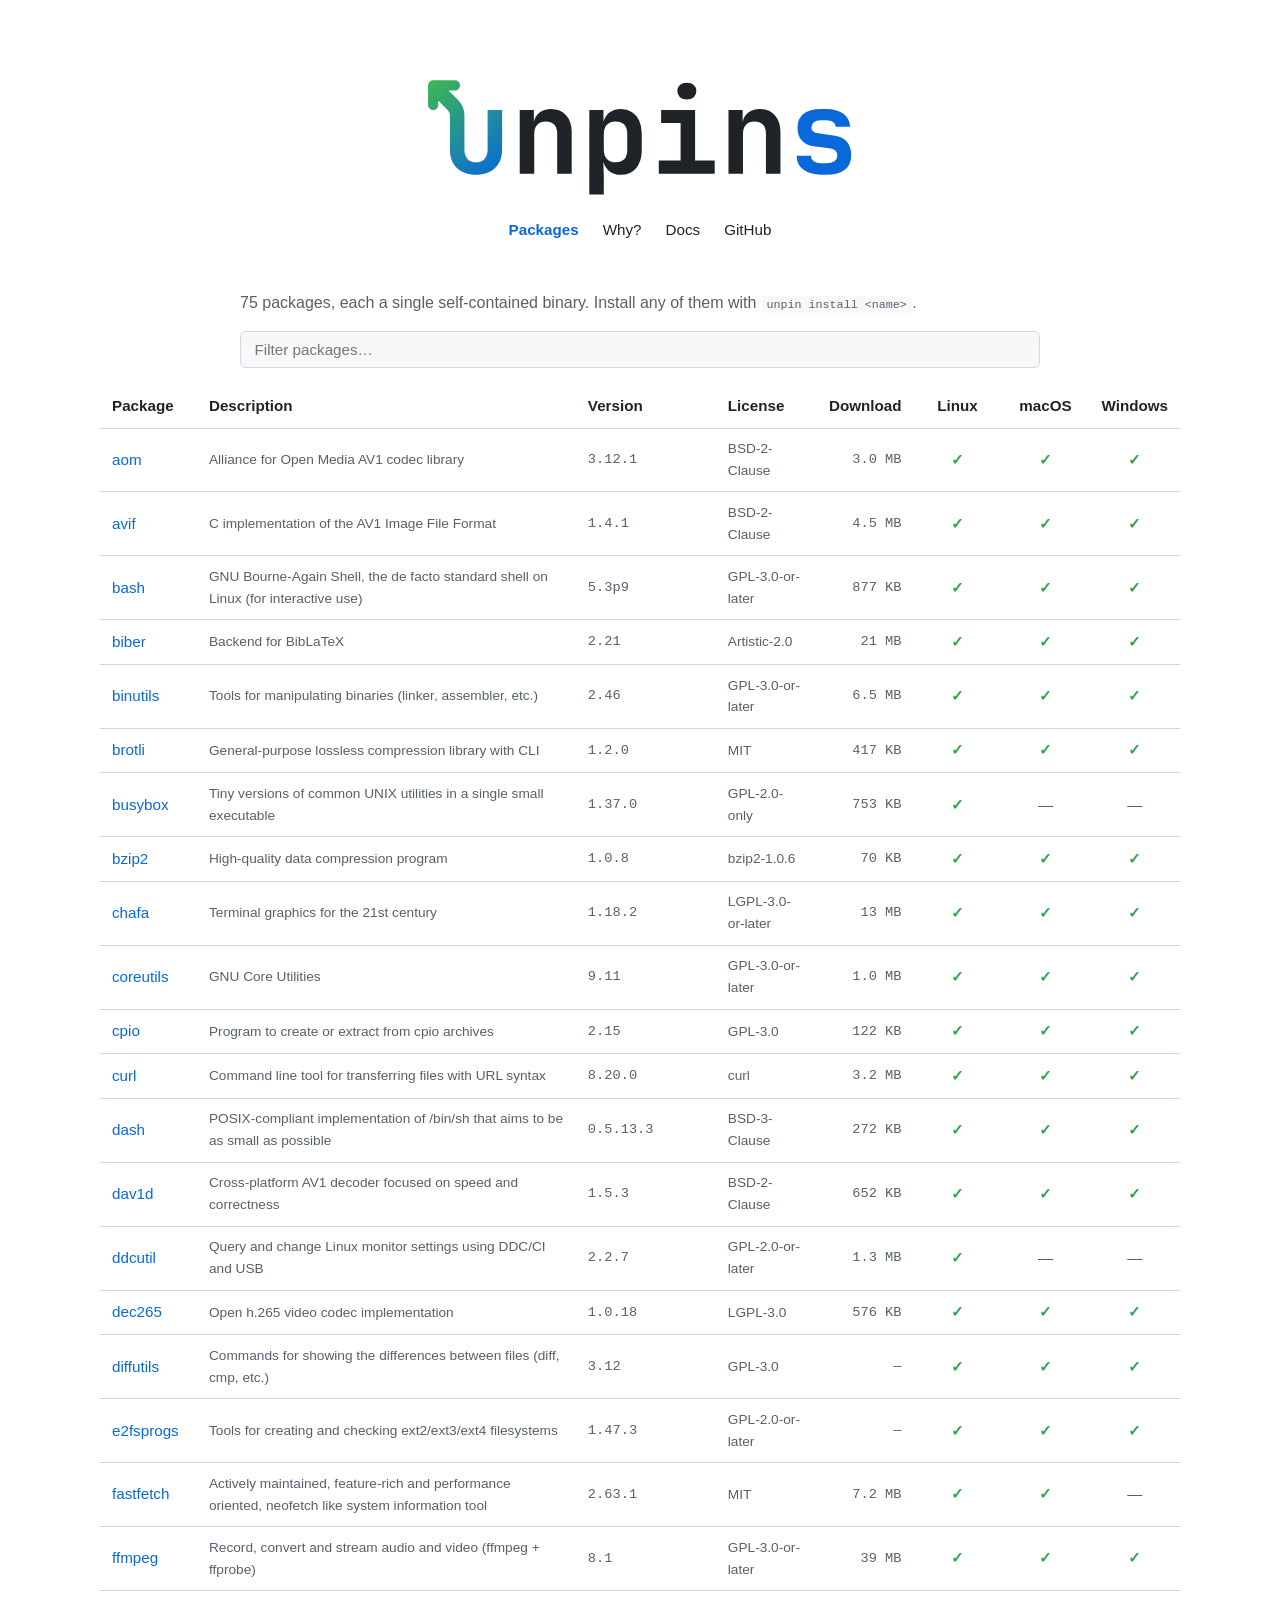
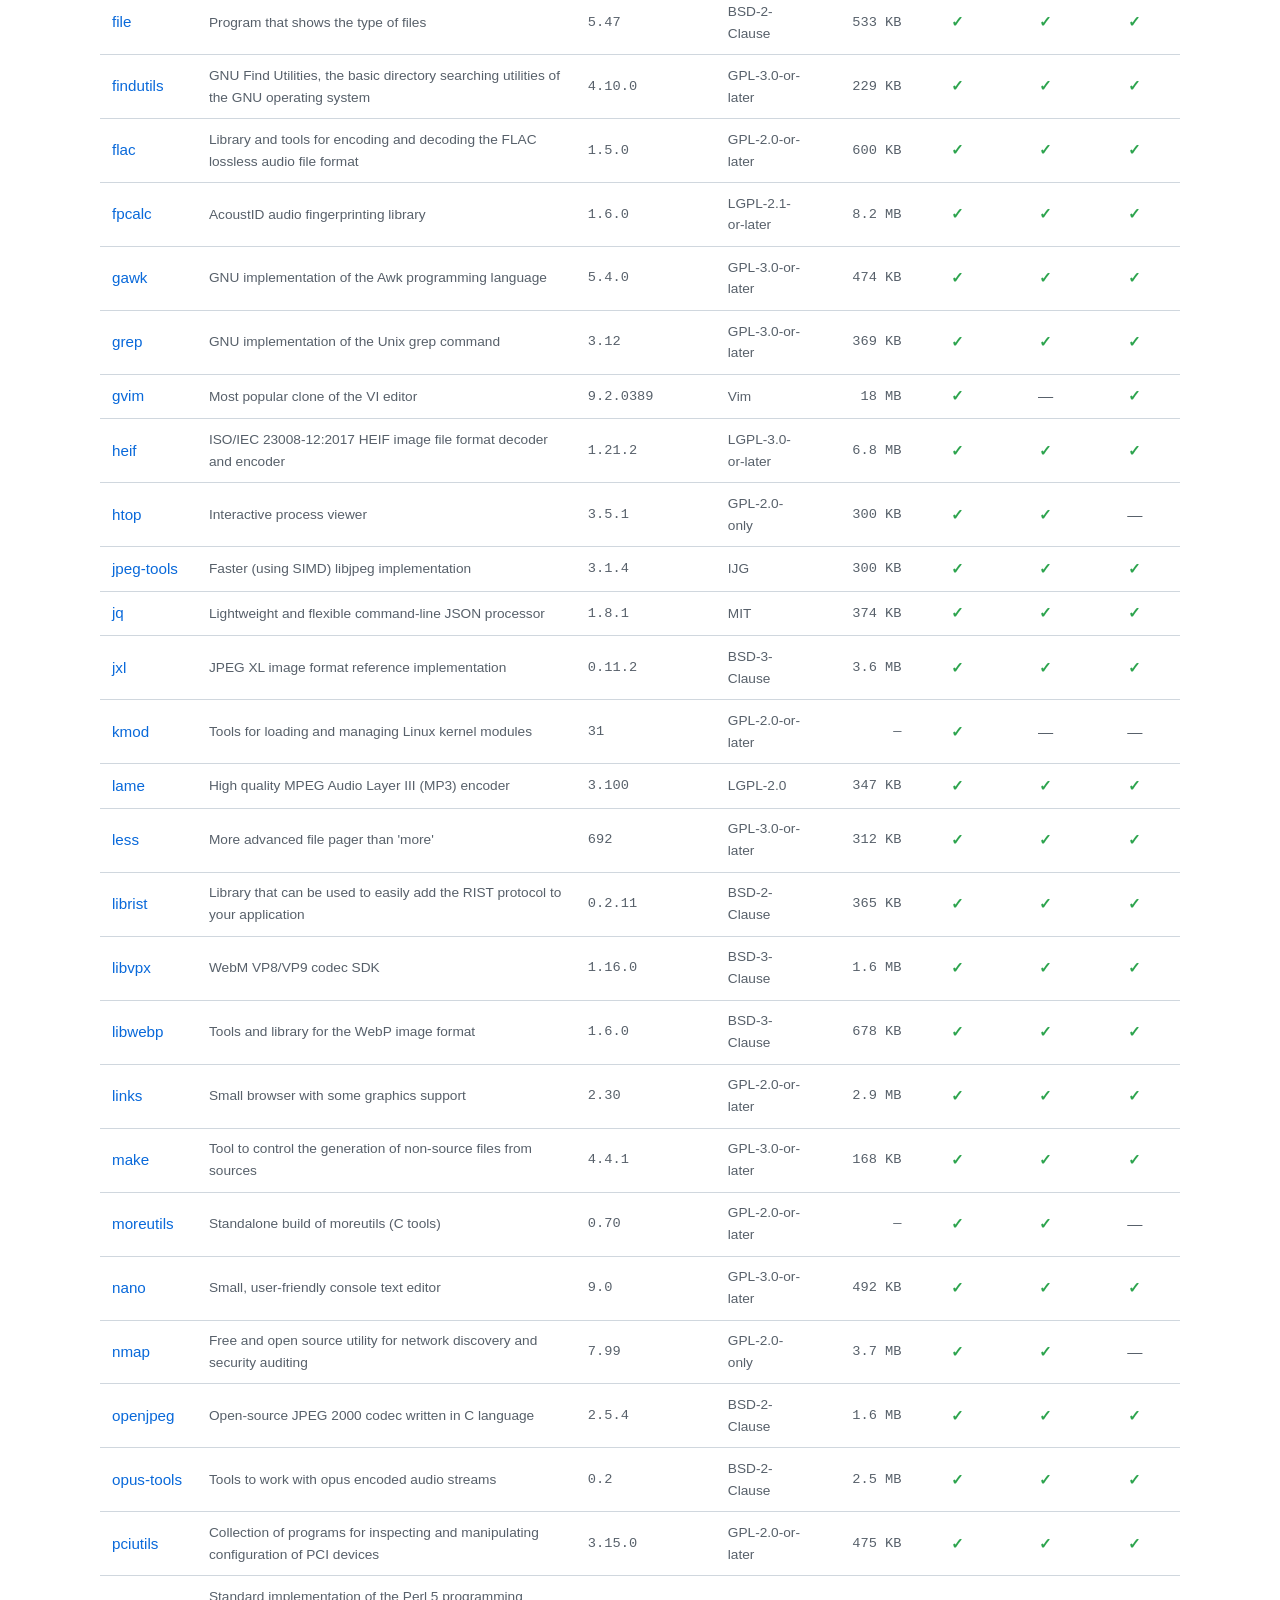
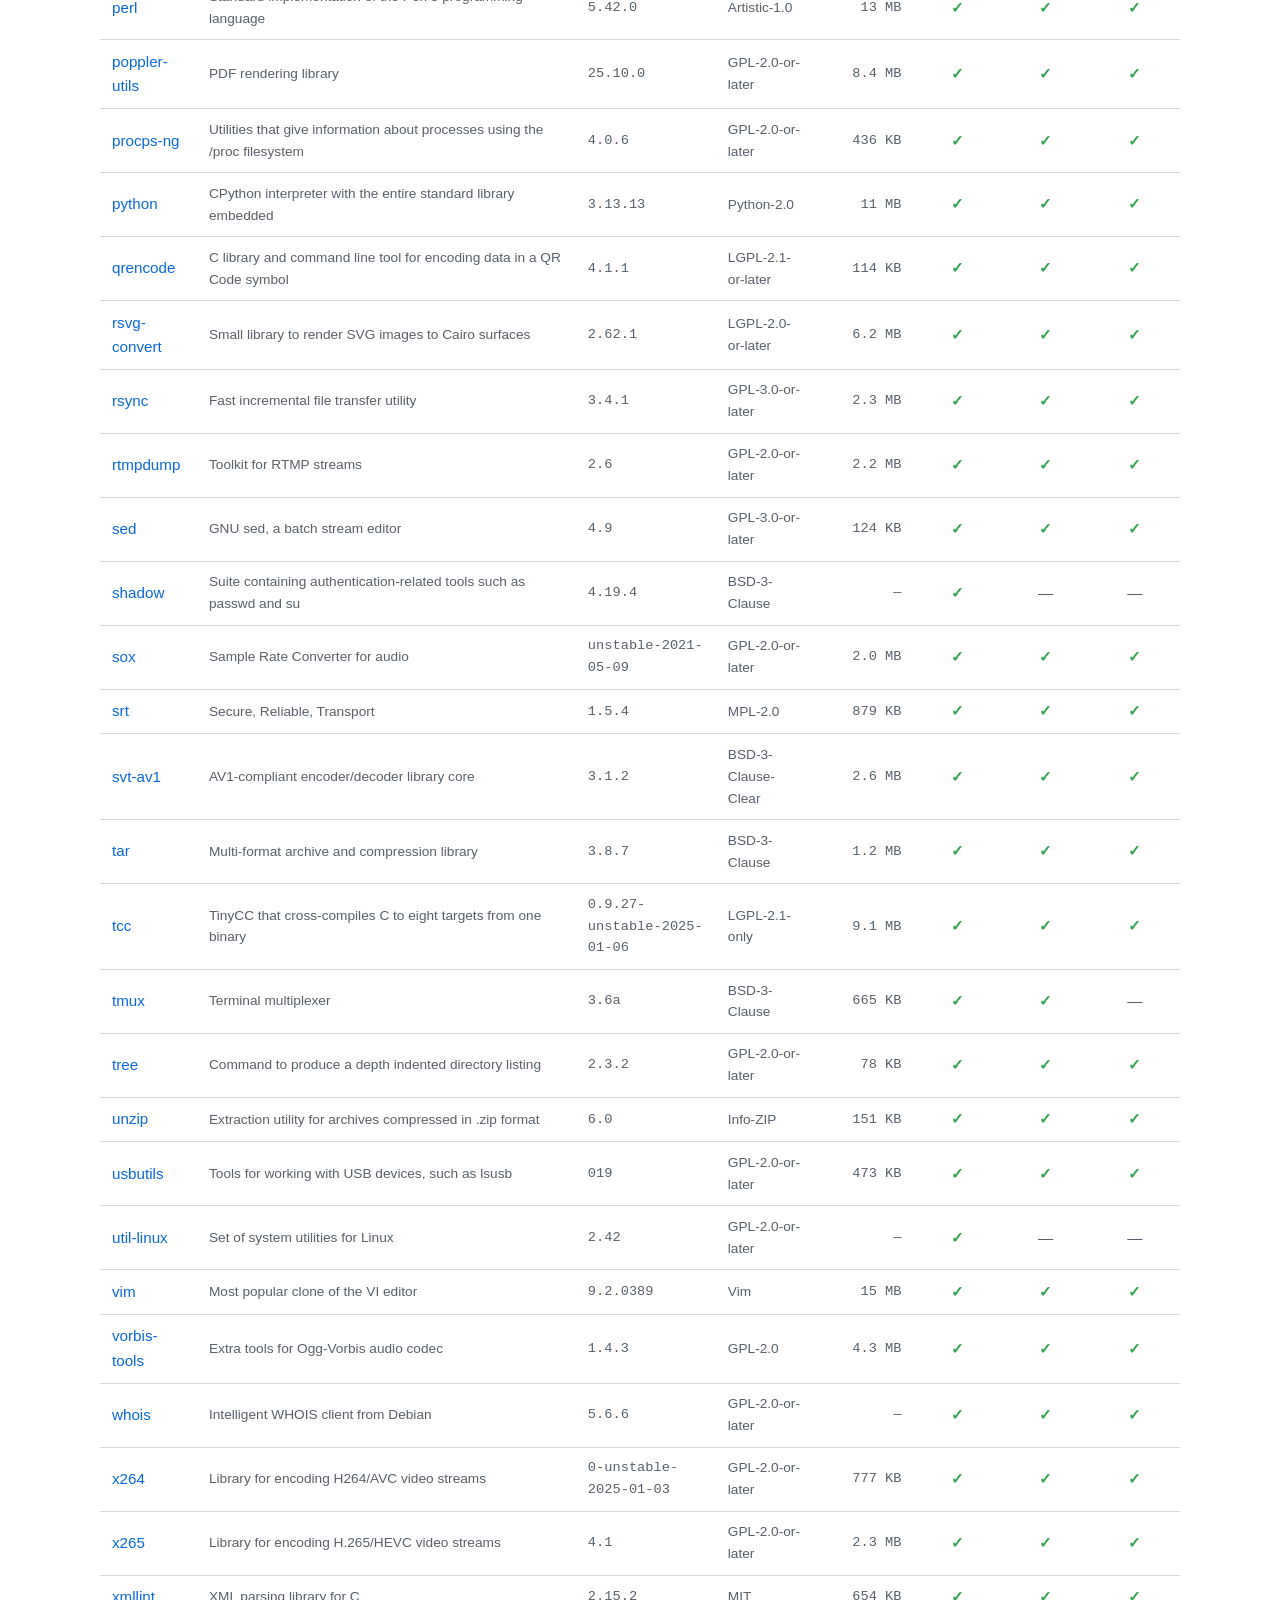
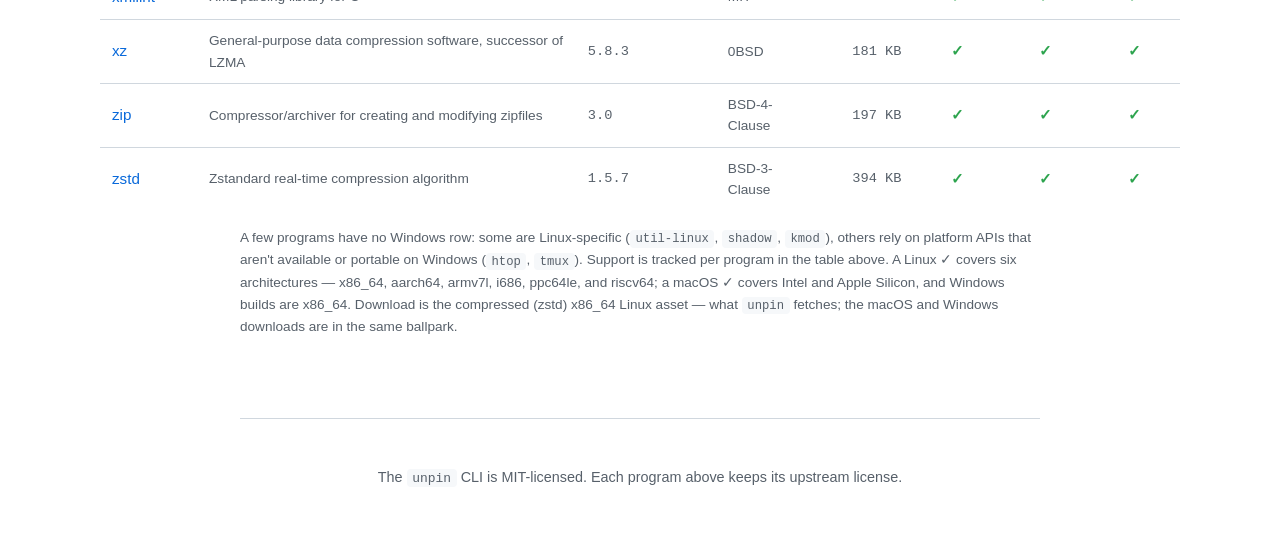
==== commit 7789df56: "Surface the architecture coverage The arch matrix (six Linux architectures, Intel + Apple Silicon ma" ====
--- a/packages.html
+++ b/packages.html
@@ -126,6 +126,7 @@
         </div>
         <p class="pkg-note">
           A few programs have no Windows row: some are Linux-specific (<code>util-linux</code>, <code>shadow</code>, <code>kmod</code>), others rely on platform APIs that aren't available or portable on Windows (<code>htop</code>, <code>tmux</code>). Support is tracked per program in the table above.
+          A Linux ✓ covers six architectures — x86_64, aarch64, armv7l, i686, ppc64le, and riscv64; a macOS ✓ covers Intel and Apple Silicon, and Windows builds are x86_64.
           Download is the compressed (zstd) x86_64 Linux asset — what <code>unpin</code> fetches; the macOS and Windows downloads are in the same ballpark.
         </p>
       </section>
--- a/styles.css
+++ b/styles.css
@@ -368,6 +368,17 @@
 .table-scroll {
   overflow-x: auto;
 }
+/* On wide screens, let the table break out of the 800px prose container
+   (centered on it) instead of hiding the trailing columns behind a scroll.
+   The 5rem slack absorbs body padding + the viewport scrollbar that 100vw
+   includes. Kicks in once the container is pinned at its 800px max. */
+@media (min-width: 864px) {
+  .table-scroll {
+    --table-w: min(1080px, calc(100vw - 5rem));
+    width: var(--table-w);
+    margin-left: calc((800px - var(--table-w)) / 2);
+  }
+}
 .pkg-table {
   width: 100%;
   border-collapse: collapse;
@@ -385,7 +396,7 @@
 }
 .pkg-table th.os, .pkg-table td.os {
   text-align: center;
-  width: 5.5rem;
+  width: 4rem;
 }
 .pkg-table td.os {
   color: var(--tagline);
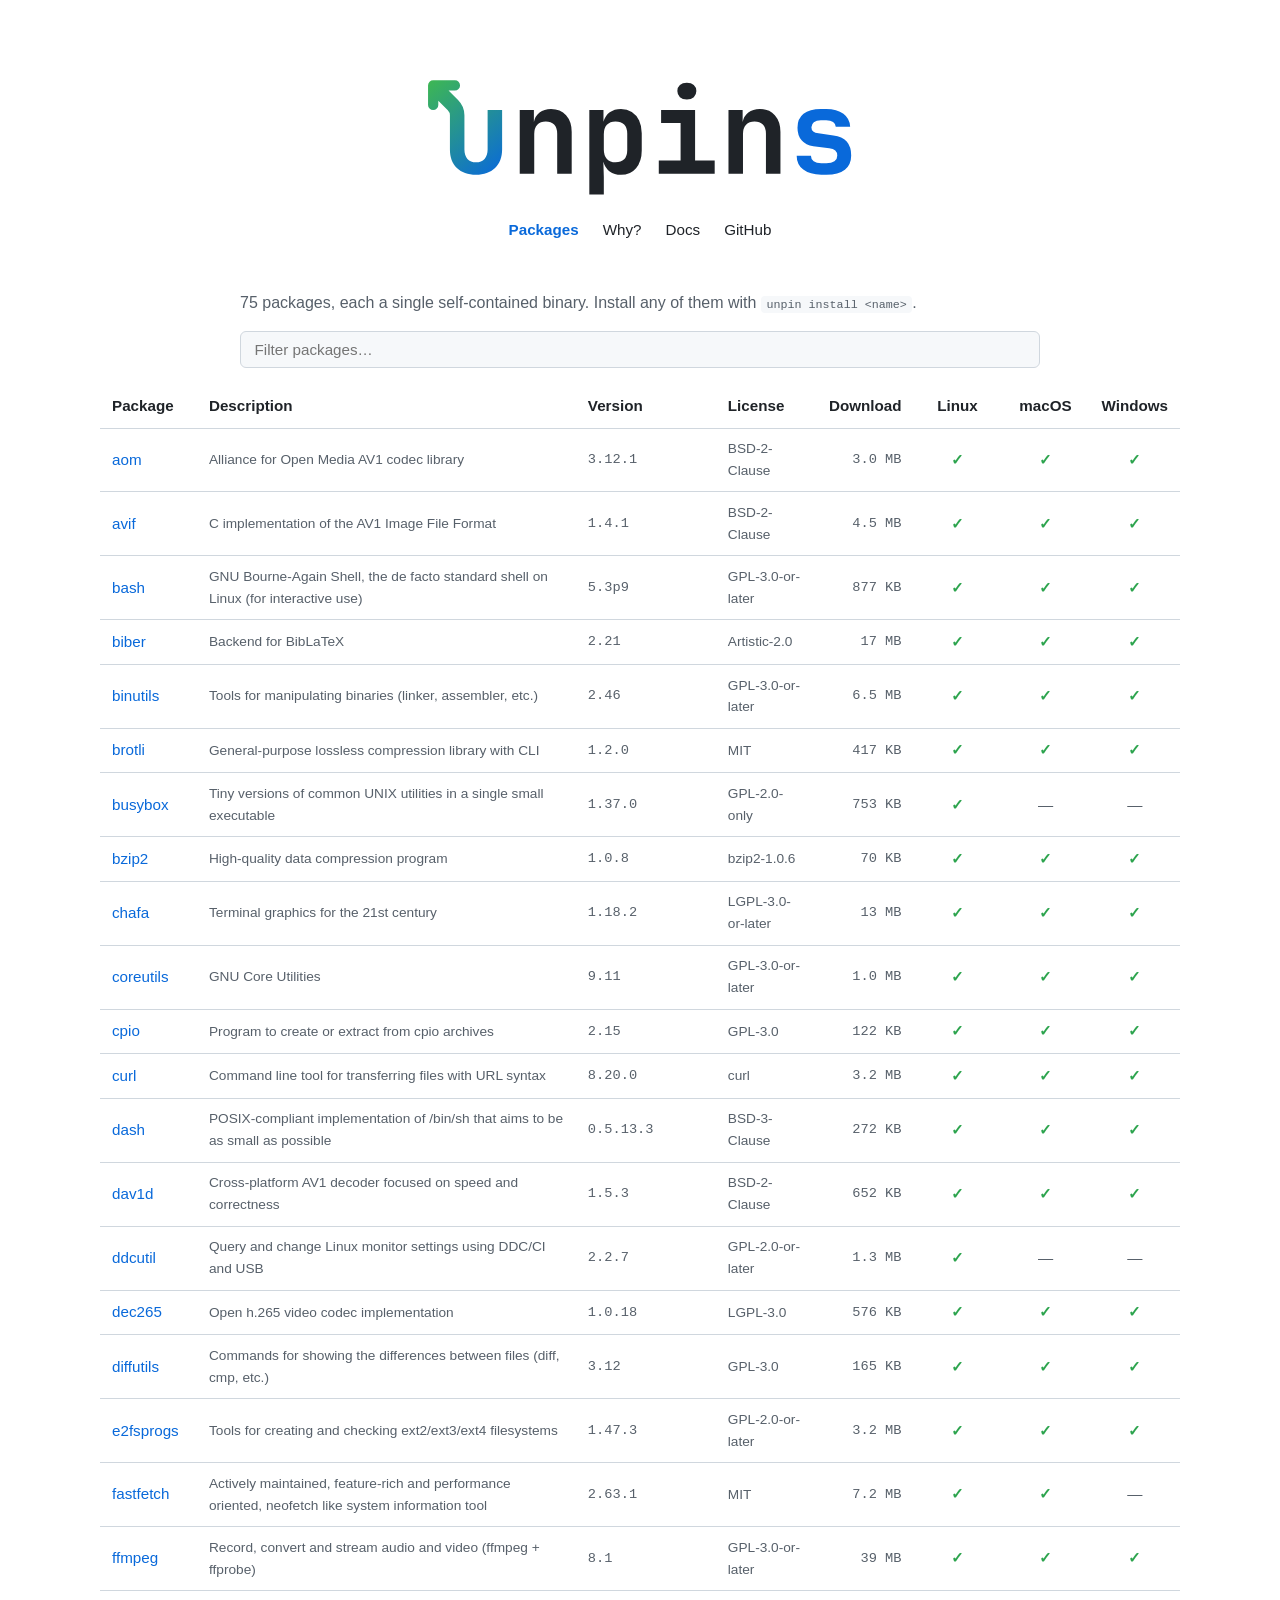
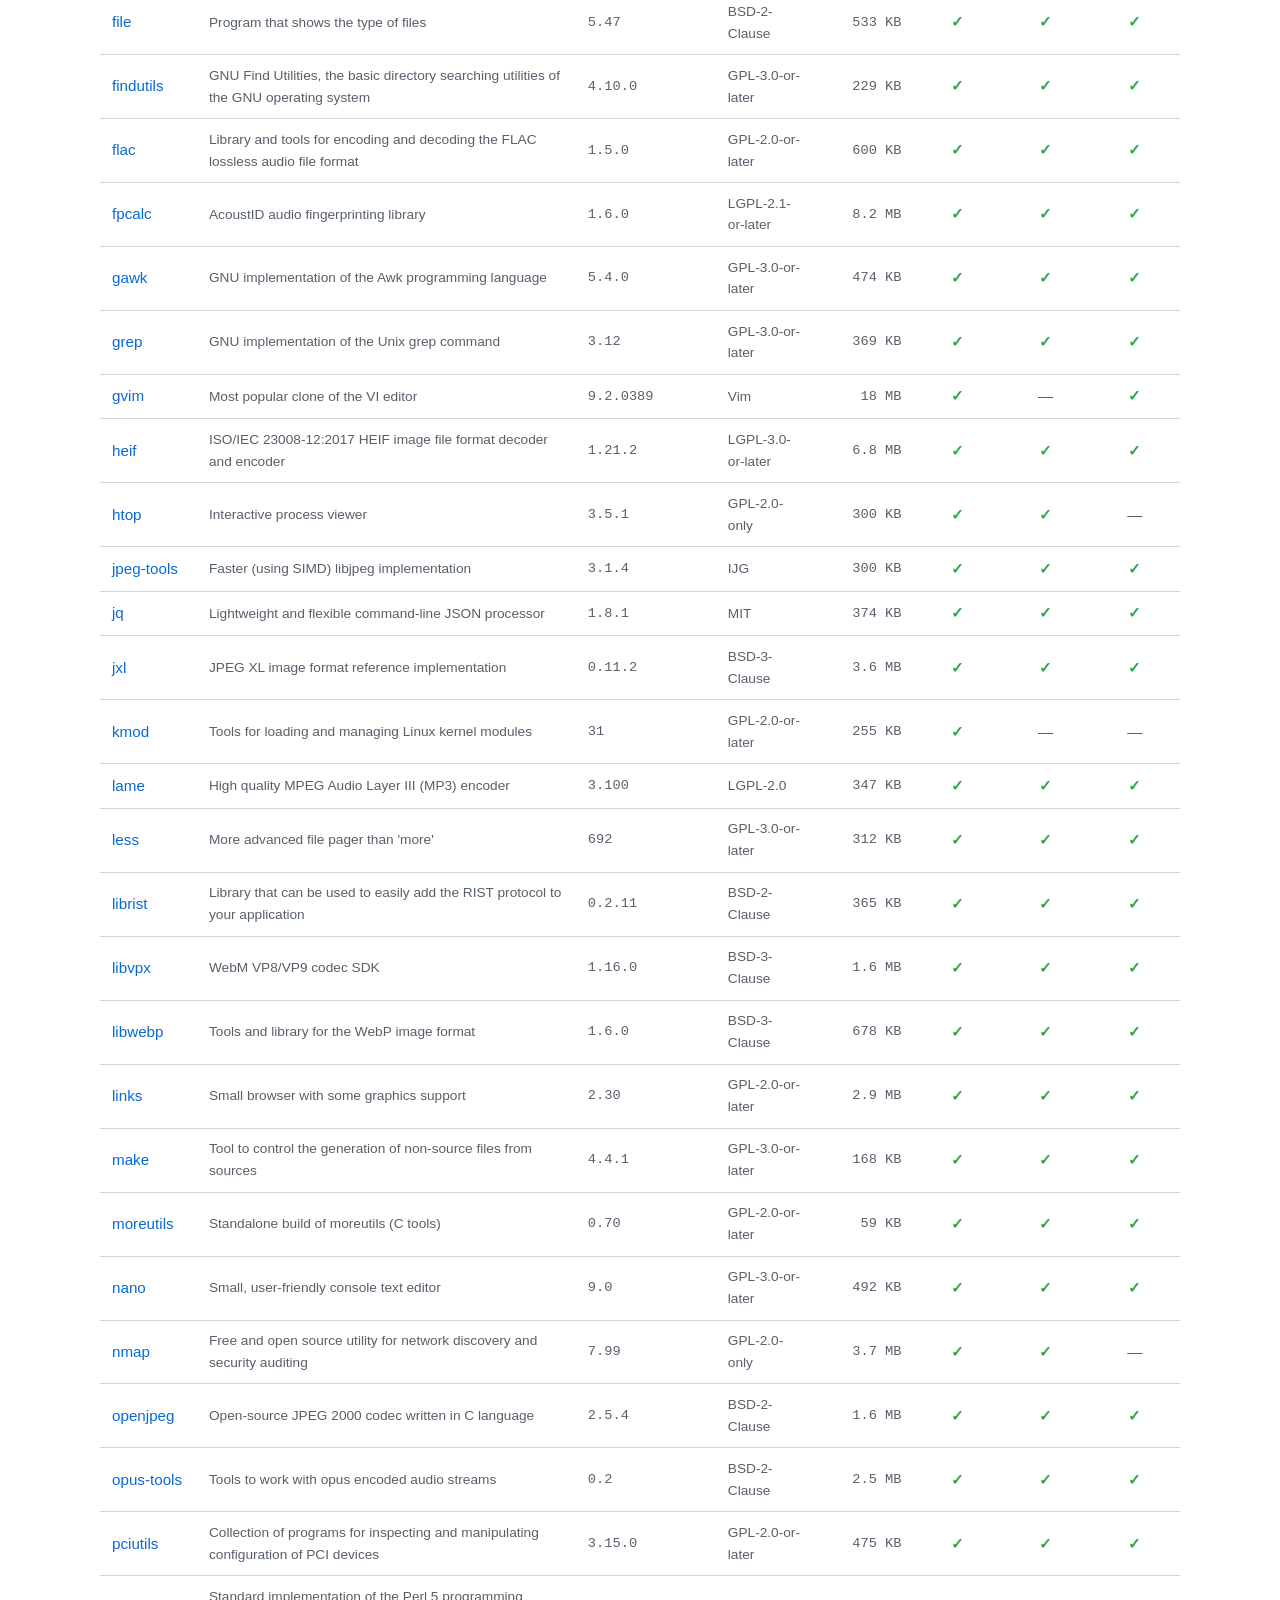
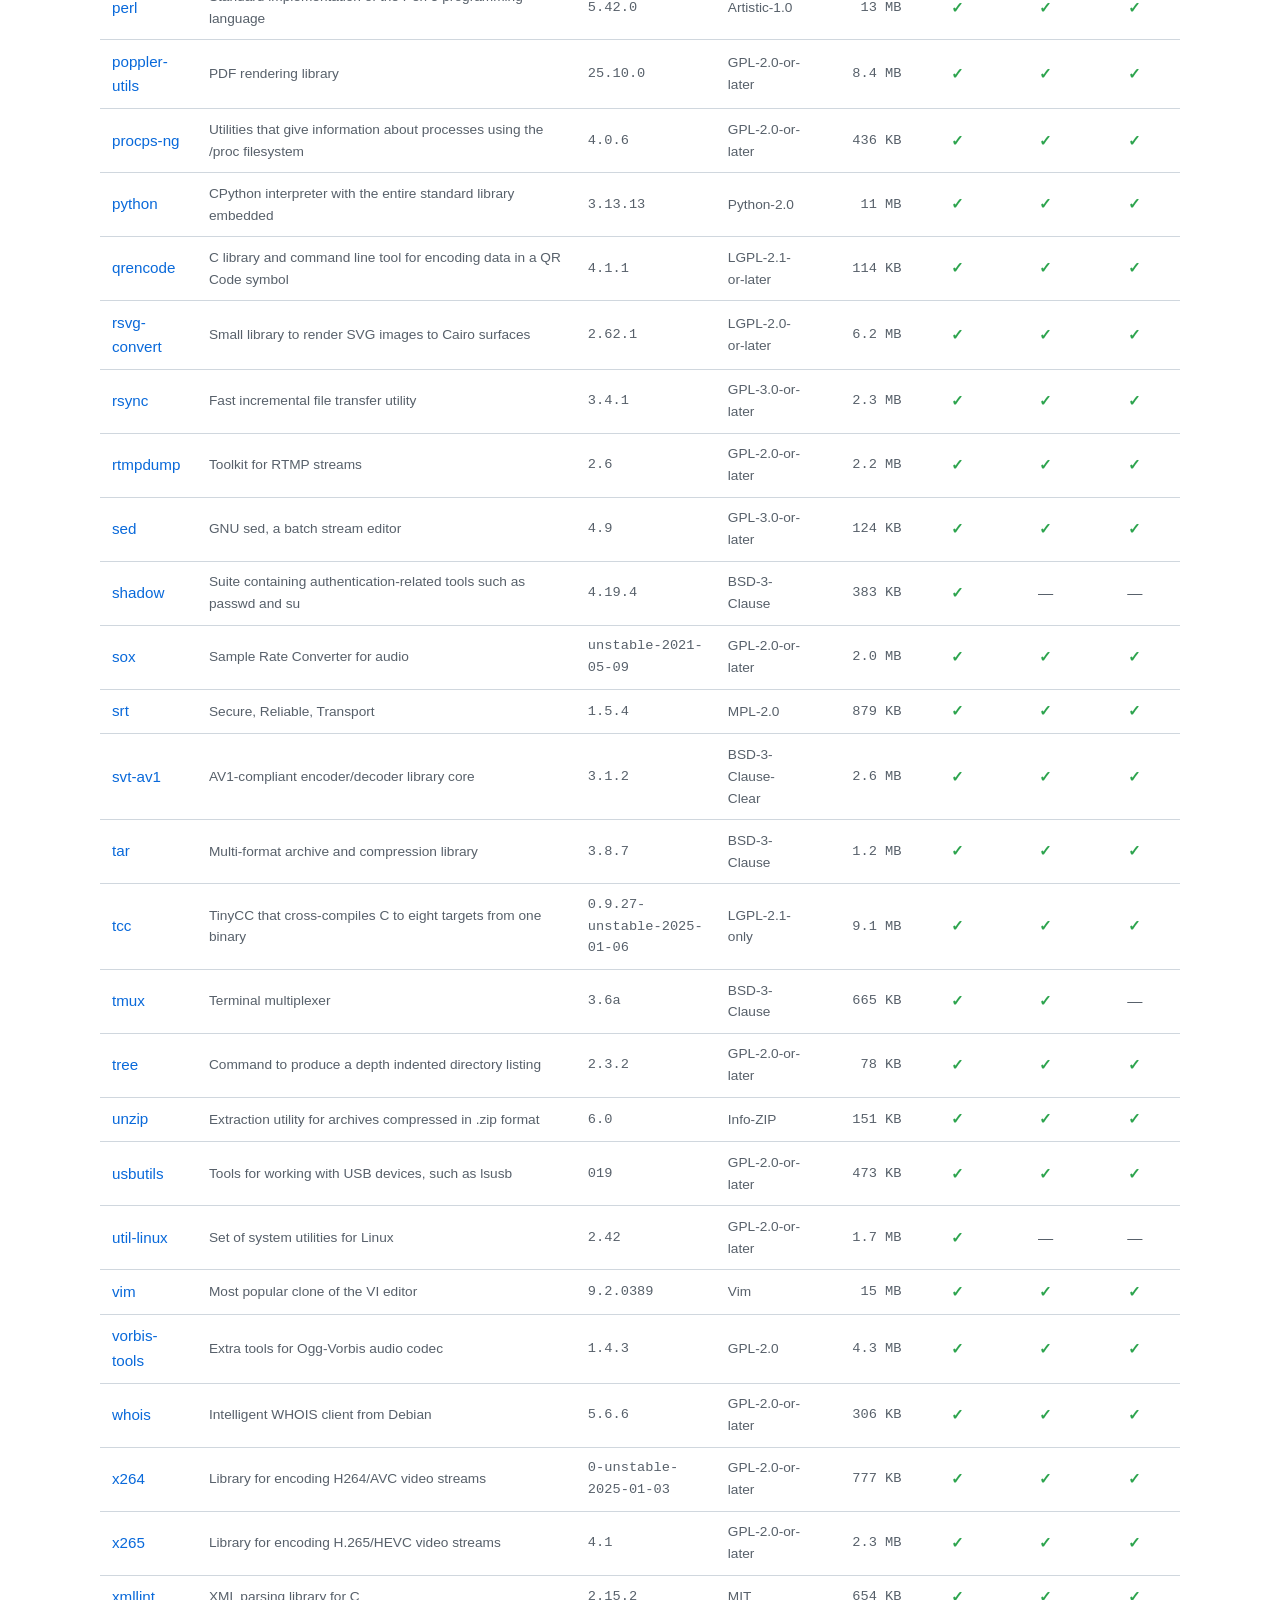
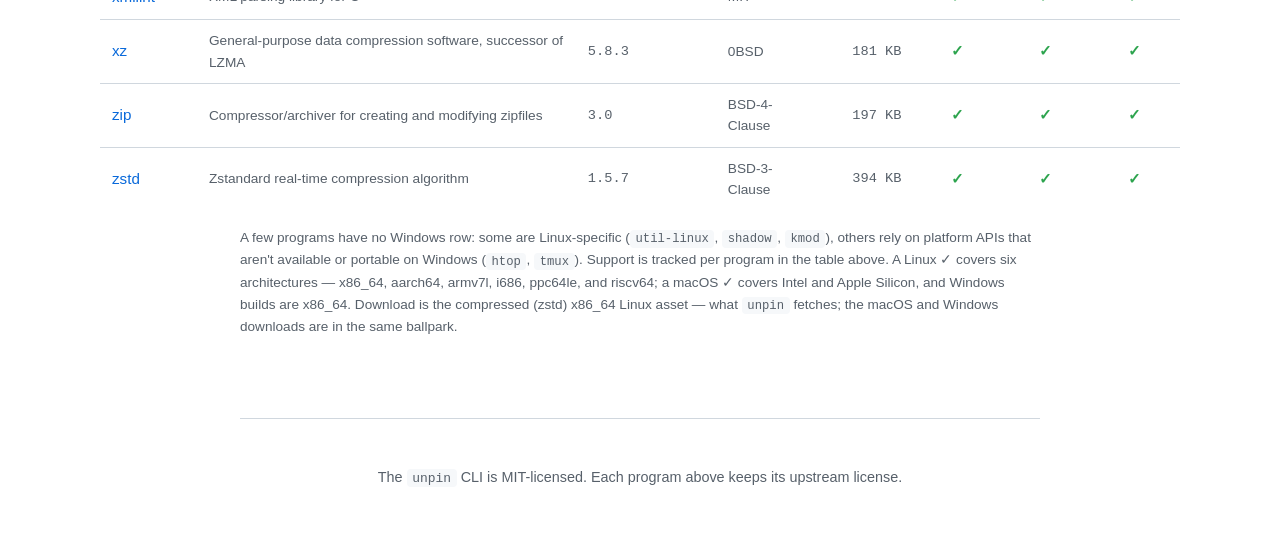
==== commit e59ea324: "Regenerate packages table: 7 new releases + moreutils Windows Co-Authored-By: Claude Fable 5 <norepl" ====
--- a/packages.html
+++ b/packages.html
@@ -49,7 +49,7 @@
             <tr><td><a href="https://github.com/unpins/aom">aom</a></td><td class="desc">Alliance for Open Media AV1 codec library</td><td class="version">3.12.1</td><td class="license">BSD-2-Clause</td><td class="size">3.0 MB</td><td class="os yes"><span aria-hidden="true">✓</span><span class="sr-only">yes</span></td><td class="os yes"><span aria-hidden="true">✓</span><span class="sr-only">yes</span></td><td class="os yes"><span aria-hidden="true">✓</span><span class="sr-only">yes</span></td></tr>
             <tr><td><a href="https://github.com/unpins/avif">avif</a></td><td class="desc">C implementation of the AV1 Image File Format</td><td class="version">1.4.1</td><td class="license">BSD-2-Clause</td><td class="size">4.5 MB</td><td class="os yes"><span aria-hidden="true">✓</span><span class="sr-only">yes</span></td><td class="os yes"><span aria-hidden="true">✓</span><span class="sr-only">yes</span></td><td class="os yes"><span aria-hidden="true">✓</span><span class="sr-only">yes</span></td></tr>
             <tr><td><a href="https://github.com/unpins/bash">bash</a></td><td class="desc">GNU Bourne-Again Shell, the de facto standard shell on Linux (for interactive use)</td><td class="version">5.3p9</td><td class="license">GPL-3.0-or-later</td><td class="size">877 KB</td><td class="os yes"><span aria-hidden="true">✓</span><span class="sr-only">yes</span></td><td class="os yes"><span aria-hidden="true">✓</span><span class="sr-only">yes</span></td><td class="os yes"><span aria-hidden="true">✓</span><span class="sr-only">yes</span></td></tr>
-            <tr><td><a href="https://github.com/unpins/biber">biber</a></td><td class="desc">Backend for BibLaTeX</td><td class="version">2.21</td><td class="license">Artistic-2.0</td><td class="size">21 MB</td><td class="os yes"><span aria-hidden="true">✓</span><span class="sr-only">yes</span></td><td class="os yes"><span aria-hidden="true">✓</span><span class="sr-only">yes</span></td><td class="os yes"><span aria-hidden="true">✓</span><span class="sr-only">yes</span></td></tr>
+            <tr><td><a href="https://github.com/unpins/biber">biber</a></td><td class="desc">Backend for BibLaTeX</td><td class="version">2.21</td><td class="license">Artistic-2.0</td><td class="size">17 MB</td><td class="os yes"><span aria-hidden="true">✓</span><span class="sr-only">yes</span></td><td class="os yes"><span aria-hidden="true">✓</span><span class="sr-only">yes</span></td><td class="os yes"><span aria-hidden="true">✓</span><span class="sr-only">yes</span></td></tr>
             <tr><td><a href="https://github.com/unpins/binutils">binutils</a></td><td class="desc">Tools for manipulating binaries (linker, assembler, etc.)</td><td class="version">2.46</td><td class="license">GPL-3.0-or-later</td><td class="size">6.5 MB</td><td class="os yes"><span aria-hidden="true">✓</span><span class="sr-only">yes</span></td><td class="os yes"><span aria-hidden="true">✓</span><span class="sr-only">yes</span></td><td class="os yes"><span aria-hidden="true">✓</span><span class="sr-only">yes</span></td></tr>
             <tr><td><a href="https://github.com/unpins/brotli">brotli</a></td><td class="desc">General-purpose lossless compression library with CLI</td><td class="version">1.2.0</td><td class="license">MIT</td><td class="size">417 KB</td><td class="os yes"><span aria-hidden="true">✓</span><span class="sr-only">yes</span></td><td class="os yes"><span aria-hidden="true">✓</span><span class="sr-only">yes</span></td><td class="os yes"><span aria-hidden="true">✓</span><span class="sr-only">yes</span></td></tr>
             <tr><td><a href="https://github.com/unpins/busybox">busybox</a></td><td class="desc">Tiny versions of common UNIX utilities in a single small executable</td><td class="version">1.37.0</td><td class="license">GPL-2.0-only</td><td class="size">753 KB</td><td class="os yes"><span aria-hidden="true">✓</span><span class="sr-only">yes</span></td><td class="os"><span aria-hidden="true">—</span><span class="sr-only">no</span></td><td class="os"><span aria-hidden="true">—</span><span class="sr-only">no</span></td></tr>
@@ -62,8 +62,8 @@
             <tr><td><a href="https://github.com/unpins/dav1d">dav1d</a></td><td class="desc">Cross-platform AV1 decoder focused on speed and correctness</td><td class="version">1.5.3</td><td class="license">BSD-2-Clause</td><td class="size">652 KB</td><td class="os yes"><span aria-hidden="true">✓</span><span class="sr-only">yes</span></td><td class="os yes"><span aria-hidden="true">✓</span><span class="sr-only">yes</span></td><td class="os yes"><span aria-hidden="true">✓</span><span class="sr-only">yes</span></td></tr>
             <tr><td><a href="https://github.com/unpins/ddcutil">ddcutil</a></td><td class="desc">Query and change Linux monitor settings using DDC/CI and USB</td><td class="version">2.2.7</td><td class="license">GPL-2.0-or-later</td><td class="size">1.3 MB</td><td class="os yes"><span aria-hidden="true">✓</span><span class="sr-only">yes</span></td><td class="os"><span aria-hidden="true">—</span><span class="sr-only">no</span></td><td class="os"><span aria-hidden="true">—</span><span class="sr-only">no</span></td></tr>
             <tr><td><a href="https://github.com/unpins/dec265">dec265</a></td><td class="desc">Open h.265 video codec implementation</td><td class="version">1.0.18</td><td class="license">LGPL-3.0</td><td class="size">576 KB</td><td class="os yes"><span aria-hidden="true">✓</span><span class="sr-only">yes</span></td><td class="os yes"><span aria-hidden="true">✓</span><span class="sr-only">yes</span></td><td class="os yes"><span aria-hidden="true">✓</span><span class="sr-only">yes</span></td></tr>
-            <tr><td><a href="https://github.com/unpins/diffutils">diffutils</a></td><td class="desc">Commands for showing the differences between files (diff, cmp, etc.)</td><td class="version">3.12</td><td class="license">GPL-3.0</td><td class="size">—</td><td class="os yes"><span aria-hidden="true">✓</span><span class="sr-only">yes</span></td><td class="os yes"><span aria-hidden="true">✓</span><span class="sr-only">yes</span></td><td class="os yes"><span aria-hidden="true">✓</span><span class="sr-only">yes</span></td></tr>
-            <tr><td><a href="https://github.com/unpins/e2fsprogs">e2fsprogs</a></td><td class="desc">Tools for creating and checking ext2/ext3/ext4 filesystems</td><td class="version">1.47.3</td><td class="license">GPL-2.0-or-later</td><td class="size">—</td><td class="os yes"><span aria-hidden="true">✓</span><span class="sr-only">yes</span></td><td class="os yes"><span aria-hidden="true">✓</span><span class="sr-only">yes</span></td><td class="os yes"><span aria-hidden="true">✓</span><span class="sr-only">yes</span></td></tr>
+            <tr><td><a href="https://github.com/unpins/diffutils">diffutils</a></td><td class="desc">Commands for showing the differences between files (diff, cmp, etc.)</td><td class="version">3.12</td><td class="license">GPL-3.0</td><td class="size">165 KB</td><td class="os yes"><span aria-hidden="true">✓</span><span class="sr-only">yes</span></td><td class="os yes"><span aria-hidden="true">✓</span><span class="sr-only">yes</span></td><td class="os yes"><span aria-hidden="true">✓</span><span class="sr-only">yes</span></td></tr>
+            <tr><td><a href="https://github.com/unpins/e2fsprogs">e2fsprogs</a></td><td class="desc">Tools for creating and checking ext2/ext3/ext4 filesystems</td><td class="version">1.47.3</td><td class="license">GPL-2.0-or-later</td><td class="size">3.2 MB</td><td class="os yes"><span aria-hidden="true">✓</span><span class="sr-only">yes</span></td><td class="os yes"><span aria-hidden="true">✓</span><span class="sr-only">yes</span></td><td class="os yes"><span aria-hidden="true">✓</span><span class="sr-only">yes</span></td></tr>
             <tr><td><a href="https://github.com/unpins/fastfetch">fastfetch</a></td><td class="desc">Actively maintained, feature-rich and performance oriented, neofetch like system information tool</td><td class="version">2.63.1</td><td class="license">MIT</td><td class="size">7.2 MB</td><td class="os yes"><span aria-hidden="true">✓</span><span class="sr-only">yes</span></td><td class="os yes"><span aria-hidden="true">✓</span><span class="sr-only">yes</span></td><td class="os"><span aria-hidden="true">—</span><span class="sr-only">no</span></td></tr>
             <tr><td><a href="https://github.com/unpins/ffmpeg">ffmpeg</a></td><td class="desc">Record, convert and stream audio and video (ffmpeg + ffprobe)</td><td class="version">8.1</td><td class="license">GPL-3.0-or-later</td><td class="size">39 MB</td><td class="os yes"><span aria-hidden="true">✓</span><span class="sr-only">yes</span></td><td class="os yes"><span aria-hidden="true">✓</span><span class="sr-only">yes</span></td><td class="os yes"><span aria-hidden="true">✓</span><span class="sr-only">yes</span></td></tr>
             <tr><td><a href="https://github.com/unpins/file">file</a></td><td class="desc">Program that shows the type of files</td><td class="version">5.47</td><td class="license">BSD-2-Clause</td><td class="size">533 KB</td><td class="os yes"><span aria-hidden="true">✓</span><span class="sr-only">yes</span></td><td class="os yes"><span aria-hidden="true">✓</span><span class="sr-only">yes</span></td><td class="os yes"><span aria-hidden="true">✓</span><span class="sr-only">yes</span></td></tr>
@@ -78,7 +78,7 @@
             <tr><td><a href="https://github.com/unpins/jpeg-tools">jpeg-tools</a></td><td class="desc">Faster (using SIMD) libjpeg implementation</td><td class="version">3.1.4</td><td class="license">IJG</td><td class="size">300 KB</td><td class="os yes"><span aria-hidden="true">✓</span><span class="sr-only">yes</span></td><td class="os yes"><span aria-hidden="true">✓</span><span class="sr-only">yes</span></td><td class="os yes"><span aria-hidden="true">✓</span><span class="sr-only">yes</span></td></tr>
             <tr><td><a href="https://github.com/unpins/jq">jq</a></td><td class="desc">Lightweight and flexible command-line JSON processor</td><td class="version">1.8.1</td><td class="license">MIT</td><td class="size">374 KB</td><td class="os yes"><span aria-hidden="true">✓</span><span class="sr-only">yes</span></td><td class="os yes"><span aria-hidden="true">✓</span><span class="sr-only">yes</span></td><td class="os yes"><span aria-hidden="true">✓</span><span class="sr-only">yes</span></td></tr>
             <tr><td><a href="https://github.com/unpins/jxl">jxl</a></td><td class="desc">JPEG XL image format reference implementation</td><td class="version">0.11.2</td><td class="license">BSD-3-Clause</td><td class="size">3.6 MB</td><td class="os yes"><span aria-hidden="true">✓</span><span class="sr-only">yes</span></td><td class="os yes"><span aria-hidden="true">✓</span><span class="sr-only">yes</span></td><td class="os yes"><span aria-hidden="true">✓</span><span class="sr-only">yes</span></td></tr>
-            <tr><td><a href="https://github.com/unpins/kmod">kmod</a></td><td class="desc">Tools for loading and managing Linux kernel modules</td><td class="version">31</td><td class="license">GPL-2.0-or-later</td><td class="size">—</td><td class="os yes"><span aria-hidden="true">✓</span><span class="sr-only">yes</span></td><td class="os"><span aria-hidden="true">—</span><span class="sr-only">no</span></td><td class="os"><span aria-hidden="true">—</span><span class="sr-only">no</span></td></tr>
+            <tr><td><a href="https://github.com/unpins/kmod">kmod</a></td><td class="desc">Tools for loading and managing Linux kernel modules</td><td class="version">31</td><td class="license">GPL-2.0-or-later</td><td class="size">255 KB</td><td class="os yes"><span aria-hidden="true">✓</span><span class="sr-only">yes</span></td><td class="os"><span aria-hidden="true">—</span><span class="sr-only">no</span></td><td class="os"><span aria-hidden="true">—</span><span class="sr-only">no</span></td></tr>
             <tr><td><a href="https://github.com/unpins/lame">lame</a></td><td class="desc">High quality MPEG Audio Layer III (MP3) encoder</td><td class="version">3.100</td><td class="license">LGPL-2.0</td><td class="size">347 KB</td><td class="os yes"><span aria-hidden="true">✓</span><span class="sr-only">yes</span></td><td class="os yes"><span aria-hidden="true">✓</span><span class="sr-only">yes</span></td><td class="os yes"><span aria-hidden="true">✓</span><span class="sr-only">yes</span></td></tr>
             <tr><td><a href="https://github.com/unpins/less">less</a></td><td class="desc">More advanced file pager than &#x27;more&#x27;</td><td class="version">692</td><td class="license">GPL-3.0-or-later</td><td class="size">312 KB</td><td class="os yes"><span aria-hidden="true">✓</span><span class="sr-only">yes</span></td><td class="os yes"><span aria-hidden="true">✓</span><span class="sr-only">yes</span></td><td class="os yes"><span aria-hidden="true">✓</span><span class="sr-only">yes</span></td></tr>
             <tr><td><a href="https://github.com/unpins/librist">librist</a></td><td class="desc">Library that can be used to easily add the RIST protocol to your application</td><td class="version">0.2.11</td><td class="license">BSD-2-Clause</td><td class="size">365 KB</td><td class="os yes"><span aria-hidden="true">✓</span><span class="sr-only">yes</span></td><td class="os yes"><span aria-hidden="true">✓</span><span class="sr-only">yes</span></td><td class="os yes"><span aria-hidden="true">✓</span><span class="sr-only">yes</span></td></tr>
@@ -86,7 +86,7 @@
             <tr><td><a href="https://github.com/unpins/libwebp">libwebp</a></td><td class="desc">Tools and library for the WebP image format</td><td class="version">1.6.0</td><td class="license">BSD-3-Clause</td><td class="size">678 KB</td><td class="os yes"><span aria-hidden="true">✓</span><span class="sr-only">yes</span></td><td class="os yes"><span aria-hidden="true">✓</span><span class="sr-only">yes</span></td><td class="os yes"><span aria-hidden="true">✓</span><span class="sr-only">yes</span></td></tr>
             <tr><td><a href="https://github.com/unpins/links">links</a></td><td class="desc">Small browser with some graphics support</td><td class="version">2.30</td><td class="license">GPL-2.0-or-later</td><td class="size">2.9 MB</td><td class="os yes"><span aria-hidden="true">✓</span><span class="sr-only">yes</span></td><td class="os yes"><span aria-hidden="true">✓</span><span class="sr-only">yes</span></td><td class="os yes"><span aria-hidden="true">✓</span><span class="sr-only">yes</span></td></tr>
             <tr><td><a href="https://github.com/unpins/make">make</a></td><td class="desc">Tool to control the generation of non-source files from sources</td><td class="version">4.4.1</td><td class="license">GPL-3.0-or-later</td><td class="size">168 KB</td><td class="os yes"><span aria-hidden="true">✓</span><span class="sr-only">yes</span></td><td class="os yes"><span aria-hidden="true">✓</span><span class="sr-only">yes</span></td><td class="os yes"><span aria-hidden="true">✓</span><span class="sr-only">yes</span></td></tr>
-            <tr><td><a href="https://github.com/unpins/moreutils">moreutils</a></td><td class="desc">Standalone build of moreutils (C tools)</td><td class="version">0.70</td><td class="license">GPL-2.0-or-later</td><td class="size">—</td><td class="os yes"><span aria-hidden="true">✓</span><span class="sr-only">yes</span></td><td class="os yes"><span aria-hidden="true">✓</span><span class="sr-only">yes</span></td><td class="os"><span aria-hidden="true">—</span><span class="sr-only">no</span></td></tr>
+            <tr><td><a href="https://github.com/unpins/moreutils">moreutils</a></td><td class="desc">Standalone build of moreutils (C tools)</td><td class="version">0.70</td><td class="license">GPL-2.0-or-later</td><td class="size">59 KB</td><td class="os yes"><span aria-hidden="true">✓</span><span class="sr-only">yes</span></td><td class="os yes"><span aria-hidden="true">✓</span><span class="sr-only">yes</span></td><td class="os yes"><span aria-hidden="true">✓</span><span class="sr-only">yes</span></td></tr>
             <tr><td><a href="https://github.com/unpins/nano">nano</a></td><td class="desc">Small, user-friendly console text editor</td><td class="version">9.0</td><td class="license">GPL-3.0-or-later</td><td class="size">492 KB</td><td class="os yes"><span aria-hidden="true">✓</span><span class="sr-only">yes</span></td><td class="os yes"><span aria-hidden="true">✓</span><span class="sr-only">yes</span></td><td class="os yes"><span aria-hidden="true">✓</span><span class="sr-only">yes</span></td></tr>
             <tr><td><a href="https://github.com/unpins/nmap">nmap</a></td><td class="desc">Free and open source utility for network discovery and security auditing</td><td class="version">7.99</td><td class="license">GPL-2.0-only</td><td class="size">3.7 MB</td><td class="os yes"><span aria-hidden="true">✓</span><span class="sr-only">yes</span></td><td class="os yes"><span aria-hidden="true">✓</span><span class="sr-only">yes</span></td><td class="os"><span aria-hidden="true">—</span><span class="sr-only">no</span></td></tr>
             <tr><td><a href="https://github.com/unpins/openjpeg">openjpeg</a></td><td class="desc">Open-source JPEG 2000 codec written in C language</td><td class="version">2.5.4</td><td class="license">BSD-2-Clause</td><td class="size">1.6 MB</td><td class="os yes"><span aria-hidden="true">✓</span><span class="sr-only">yes</span></td><td class="os yes"><span aria-hidden="true">✓</span><span class="sr-only">yes</span></td><td class="os yes"><span aria-hidden="true">✓</span><span class="sr-only">yes</span></td></tr>
@@ -101,7 +101,7 @@
             <tr><td><a href="https://github.com/unpins/rsync">rsync</a></td><td class="desc">Fast incremental file transfer utility</td><td class="version">3.4.1</td><td class="license">GPL-3.0-or-later</td><td class="size">2.3 MB</td><td class="os yes"><span aria-hidden="true">✓</span><span class="sr-only">yes</span></td><td class="os yes"><span aria-hidden="true">✓</span><span class="sr-only">yes</span></td><td class="os yes"><span aria-hidden="true">✓</span><span class="sr-only">yes</span></td></tr>
             <tr><td><a href="https://github.com/unpins/rtmpdump">rtmpdump</a></td><td class="desc">Toolkit for RTMP streams</td><td class="version">2.6</td><td class="license">GPL-2.0-or-later</td><td class="size">2.2 MB</td><td class="os yes"><span aria-hidden="true">✓</span><span class="sr-only">yes</span></td><td class="os yes"><span aria-hidden="true">✓</span><span class="sr-only">yes</span></td><td class="os yes"><span aria-hidden="true">✓</span><span class="sr-only">yes</span></td></tr>
             <tr><td><a href="https://github.com/unpins/sed">sed</a></td><td class="desc">GNU sed, a batch stream editor</td><td class="version">4.9</td><td class="license">GPL-3.0-or-later</td><td class="size">124 KB</td><td class="os yes"><span aria-hidden="true">✓</span><span class="sr-only">yes</span></td><td class="os yes"><span aria-hidden="true">✓</span><span class="sr-only">yes</span></td><td class="os yes"><span aria-hidden="true">✓</span><span class="sr-only">yes</span></td></tr>
-            <tr><td><a href="https://github.com/unpins/shadow">shadow</a></td><td class="desc">Suite containing authentication-related tools such as passwd and su</td><td class="version">4.19.4</td><td class="license">BSD-3-Clause</td><td class="size">—</td><td class="os yes"><span aria-hidden="true">✓</span><span class="sr-only">yes</span></td><td class="os"><span aria-hidden="true">—</span><span class="sr-only">no</span></td><td class="os"><span aria-hidden="true">—</span><span class="sr-only">no</span></td></tr>
+            <tr><td><a href="https://github.com/unpins/shadow">shadow</a></td><td class="desc">Suite containing authentication-related tools such as passwd and su</td><td class="version">4.19.4</td><td class="license">BSD-3-Clause</td><td class="size">383 KB</td><td class="os yes"><span aria-hidden="true">✓</span><span class="sr-only">yes</span></td><td class="os"><span aria-hidden="true">—</span><span class="sr-only">no</span></td><td class="os"><span aria-hidden="true">—</span><span class="sr-only">no</span></td></tr>
             <tr><td><a href="https://github.com/unpins/sox">sox</a></td><td class="desc">Sample Rate Converter for audio</td><td class="version">unstable-2021-05-09</td><td class="license">GPL-2.0-or-later</td><td class="size">2.0 MB</td><td class="os yes"><span aria-hidden="true">✓</span><span class="sr-only">yes</span></td><td class="os yes"><span aria-hidden="true">✓</span><span class="sr-only">yes</span></td><td class="os yes"><span aria-hidden="true">✓</span><span class="sr-only">yes</span></td></tr>
             <tr><td><a href="https://github.com/unpins/srt">srt</a></td><td class="desc">Secure, Reliable, Transport</td><td class="version">1.5.4</td><td class="license">MPL-2.0</td><td class="size">879 KB</td><td class="os yes"><span aria-hidden="true">✓</span><span class="sr-only">yes</span></td><td class="os yes"><span aria-hidden="true">✓</span><span class="sr-only">yes</span></td><td class="os yes"><span aria-hidden="true">✓</span><span class="sr-only">yes</span></td></tr>
             <tr><td><a href="https://github.com/unpins/svt-av1">svt-av1</a></td><td class="desc">AV1-compliant encoder/decoder library core</td><td class="version">3.1.2</td><td class="license">BSD-3-Clause-Clear</td><td class="size">2.6 MB</td><td class="os yes"><span aria-hidden="true">✓</span><span class="sr-only">yes</span></td><td class="os yes"><span aria-hidden="true">✓</span><span class="sr-only">yes</span></td><td class="os yes"><span aria-hidden="true">✓</span><span class="sr-only">yes</span></td></tr>
@@ -111,10 +111,10 @@
             <tr><td><a href="https://github.com/unpins/tree">tree</a></td><td class="desc">Command to produce a depth indented directory listing</td><td class="version">2.3.2</td><td class="license">GPL-2.0-or-later</td><td class="size">78 KB</td><td class="os yes"><span aria-hidden="true">✓</span><span class="sr-only">yes</span></td><td class="os yes"><span aria-hidden="true">✓</span><span class="sr-only">yes</span></td><td class="os yes"><span aria-hidden="true">✓</span><span class="sr-only">yes</span></td></tr>
             <tr><td><a href="https://github.com/unpins/unzip">unzip</a></td><td class="desc">Extraction utility for archives compressed in .zip format</td><td class="version">6.0</td><td class="license">Info-ZIP</td><td class="size">151 KB</td><td class="os yes"><span aria-hidden="true">✓</span><span class="sr-only">yes</span></td><td class="os yes"><span aria-hidden="true">✓</span><span class="sr-only">yes</span></td><td class="os yes"><span aria-hidden="true">✓</span><span class="sr-only">yes</span></td></tr>
             <tr><td><a href="https://github.com/unpins/usbutils">usbutils</a></td><td class="desc">Tools for working with USB devices, such as lsusb</td><td class="version">019</td><td class="license">GPL-2.0-or-later</td><td class="size">473 KB</td><td class="os yes"><span aria-hidden="true">✓</span><span class="sr-only">yes</span></td><td class="os yes"><span aria-hidden="true">✓</span><span class="sr-only">yes</span></td><td class="os yes"><span aria-hidden="true">✓</span><span class="sr-only">yes</span></td></tr>
-            <tr><td><a href="https://github.com/unpins/util-linux">util-linux</a></td><td class="desc">Set of system utilities for Linux</td><td class="version">2.42</td><td class="license">GPL-2.0-or-later</td><td class="size">—</td><td class="os yes"><span aria-hidden="true">✓</span><span class="sr-only">yes</span></td><td class="os"><span aria-hidden="true">—</span><span class="sr-only">no</span></td><td class="os"><span aria-hidden="true">—</span><span class="sr-only">no</span></td></tr>
+            <tr><td><a href="https://github.com/unpins/util-linux">util-linux</a></td><td class="desc">Set of system utilities for Linux</td><td class="version">2.42</td><td class="license">GPL-2.0-or-later</td><td class="size">1.7 MB</td><td class="os yes"><span aria-hidden="true">✓</span><span class="sr-only">yes</span></td><td class="os"><span aria-hidden="true">—</span><span class="sr-only">no</span></td><td class="os"><span aria-hidden="true">—</span><span class="sr-only">no</span></td></tr>
             <tr><td><a href="https://github.com/unpins/vim">vim</a></td><td class="desc">Most popular clone of the VI editor</td><td class="version">9.2.0389</td><td class="license">Vim</td><td class="size">15 MB</td><td class="os yes"><span aria-hidden="true">✓</span><span class="sr-only">yes</span></td><td class="os yes"><span aria-hidden="true">✓</span><span class="sr-only">yes</span></td><td class="os yes"><span aria-hidden="true">✓</span><span class="sr-only">yes</span></td></tr>
             <tr><td><a href="https://github.com/unpins/vorbis-tools">vorbis-tools</a></td><td class="desc">Extra tools for Ogg-Vorbis audio codec</td><td class="version">1.4.3</td><td class="license">GPL-2.0</td><td class="size">4.3 MB</td><td class="os yes"><span aria-hidden="true">✓</span><span class="sr-only">yes</span></td><td class="os yes"><span aria-hidden="true">✓</span><span class="sr-only">yes</span></td><td class="os yes"><span aria-hidden="true">✓</span><span class="sr-only">yes</span></td></tr>
-            <tr><td><a href="https://github.com/unpins/whois">whois</a></td><td class="desc">Intelligent WHOIS client from Debian</td><td class="version">5.6.6</td><td class="license">GPL-2.0-or-later</td><td class="size">—</td><td class="os yes"><span aria-hidden="true">✓</span><span class="sr-only">yes</span></td><td class="os yes"><span aria-hidden="true">✓</span><span class="sr-only">yes</span></td><td class="os yes"><span aria-hidden="true">✓</span><span class="sr-only">yes</span></td></tr>
+            <tr><td><a href="https://github.com/unpins/whois">whois</a></td><td class="desc">Intelligent WHOIS client from Debian</td><td class="version">5.6.6</td><td class="license">GPL-2.0-or-later</td><td class="size">306 KB</td><td class="os yes"><span aria-hidden="true">✓</span><span class="sr-only">yes</span></td><td class="os yes"><span aria-hidden="true">✓</span><span class="sr-only">yes</span></td><td class="os yes"><span aria-hidden="true">✓</span><span class="sr-only">yes</span></td></tr>
             <tr><td><a href="https://github.com/unpins/x264">x264</a></td><td class="desc">Library for encoding H264/AVC video streams</td><td class="version">0-unstable-2025-01-03</td><td class="license">GPL-2.0-or-later</td><td class="size">777 KB</td><td class="os yes"><span aria-hidden="true">✓</span><span class="sr-only">yes</span></td><td class="os yes"><span aria-hidden="true">✓</span><span class="sr-only">yes</span></td><td class="os yes"><span aria-hidden="true">✓</span><span class="sr-only">yes</span></td></tr>
             <tr><td><a href="https://github.com/unpins/x265">x265</a></td><td class="desc">Library for encoding H.265/HEVC video streams</td><td class="version">4.1</td><td class="license">GPL-2.0-or-later</td><td class="size">2.3 MB</td><td class="os yes"><span aria-hidden="true">✓</span><span class="sr-only">yes</span></td><td class="os yes"><span aria-hidden="true">✓</span><span class="sr-only">yes</span></td><td class="os yes"><span aria-hidden="true">✓</span><span class="sr-only">yes</span></td></tr>
             <tr><td><a href="https://github.com/unpins/xmllint">xmllint</a></td><td class="desc">XML parsing library for C</td><td class="version">2.15.2</td><td class="license">MIT</td><td class="size">654 KB</td><td class="os yes"><span aria-hidden="true">✓</span><span class="sr-only">yes</span></td><td class="os yes"><span aria-hidden="true">✓</span><span class="sr-only">yes</span></td><td class="os yes"><span aria-hidden="true">✓</span><span class="sr-only">yes</span></td></tr>
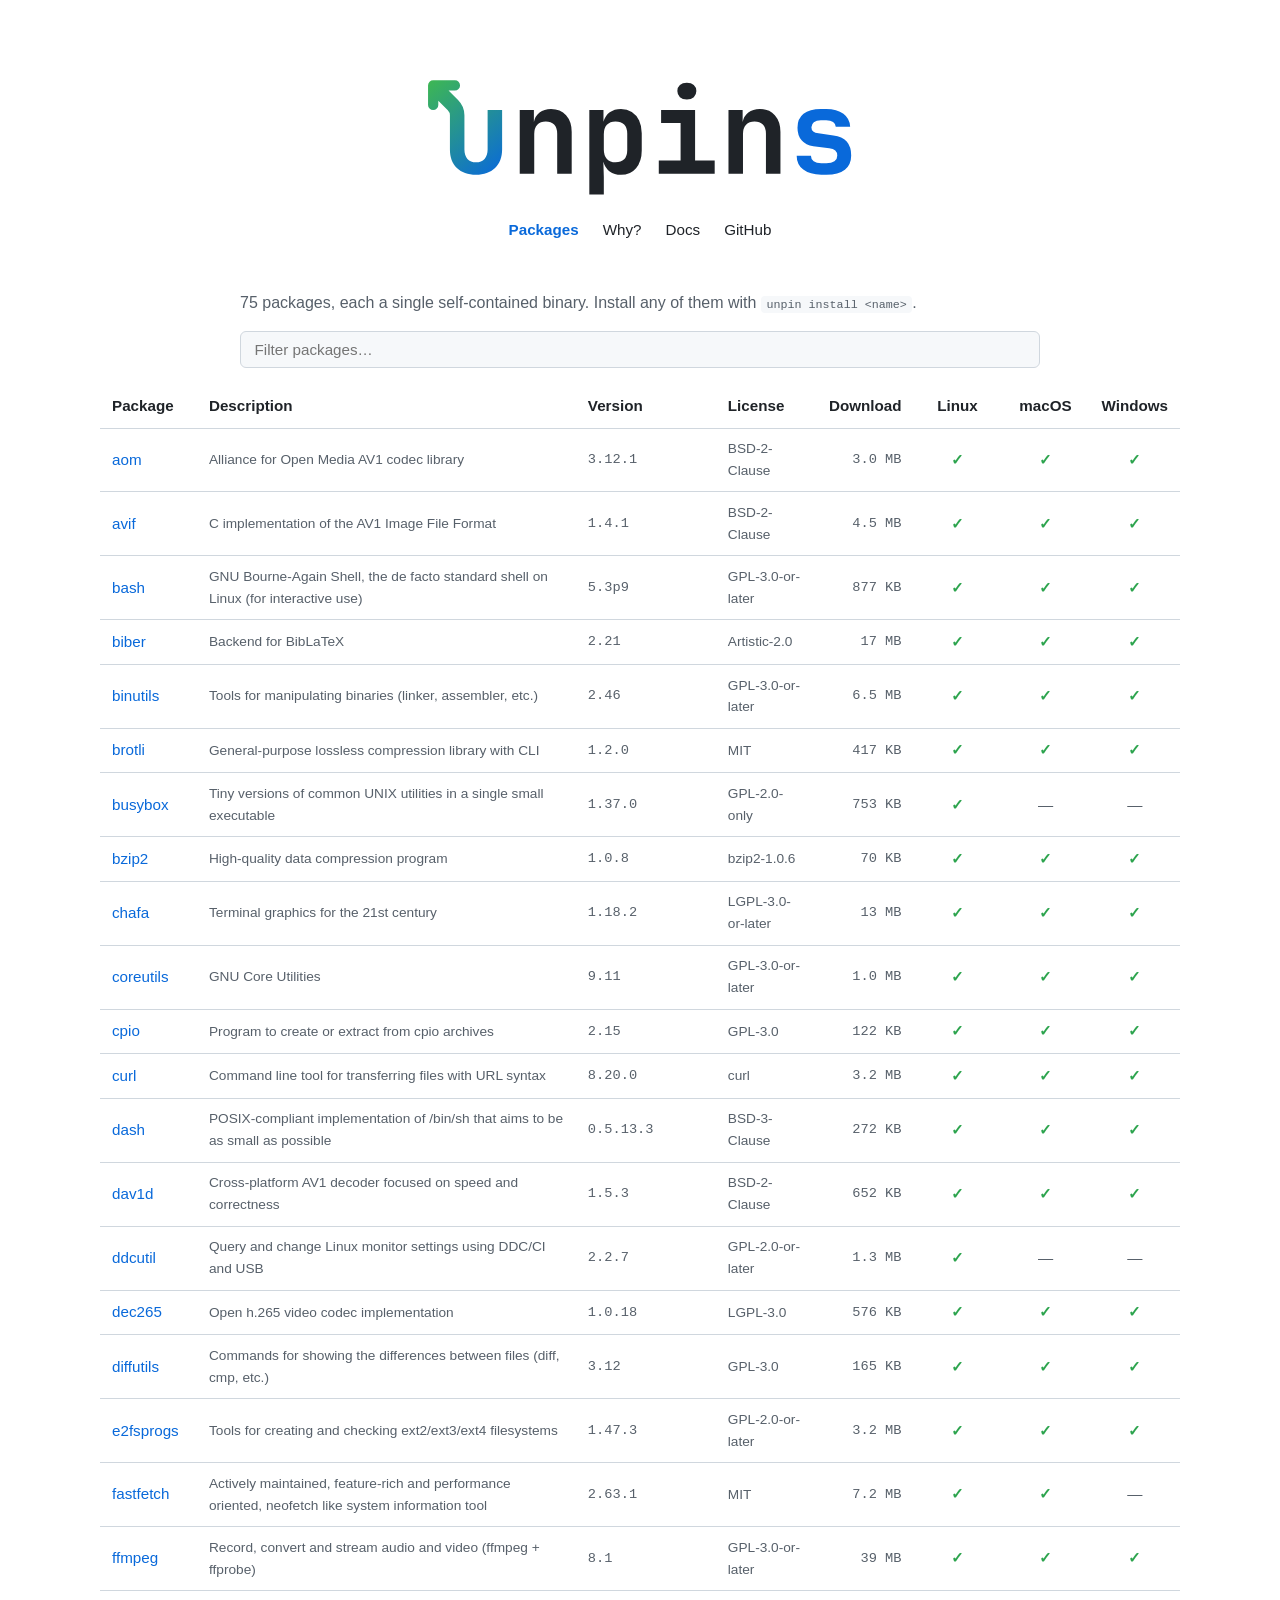
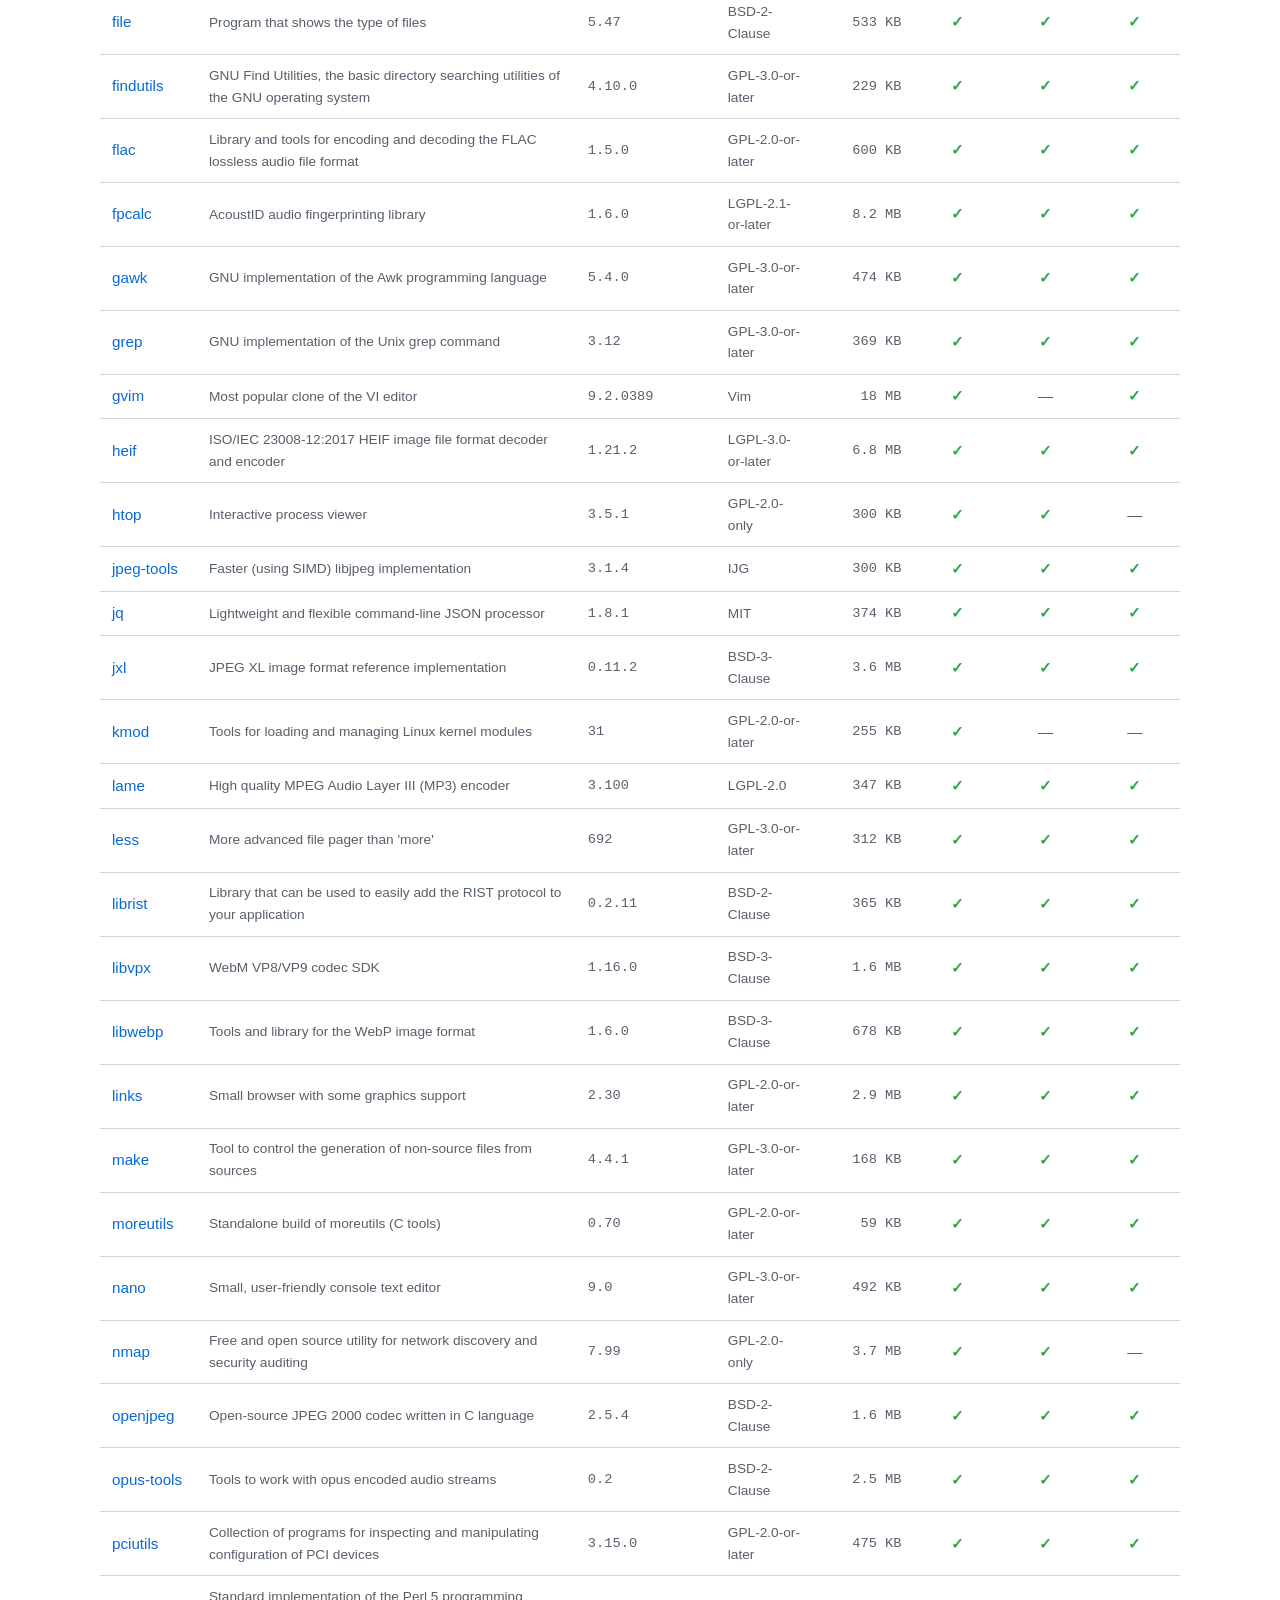
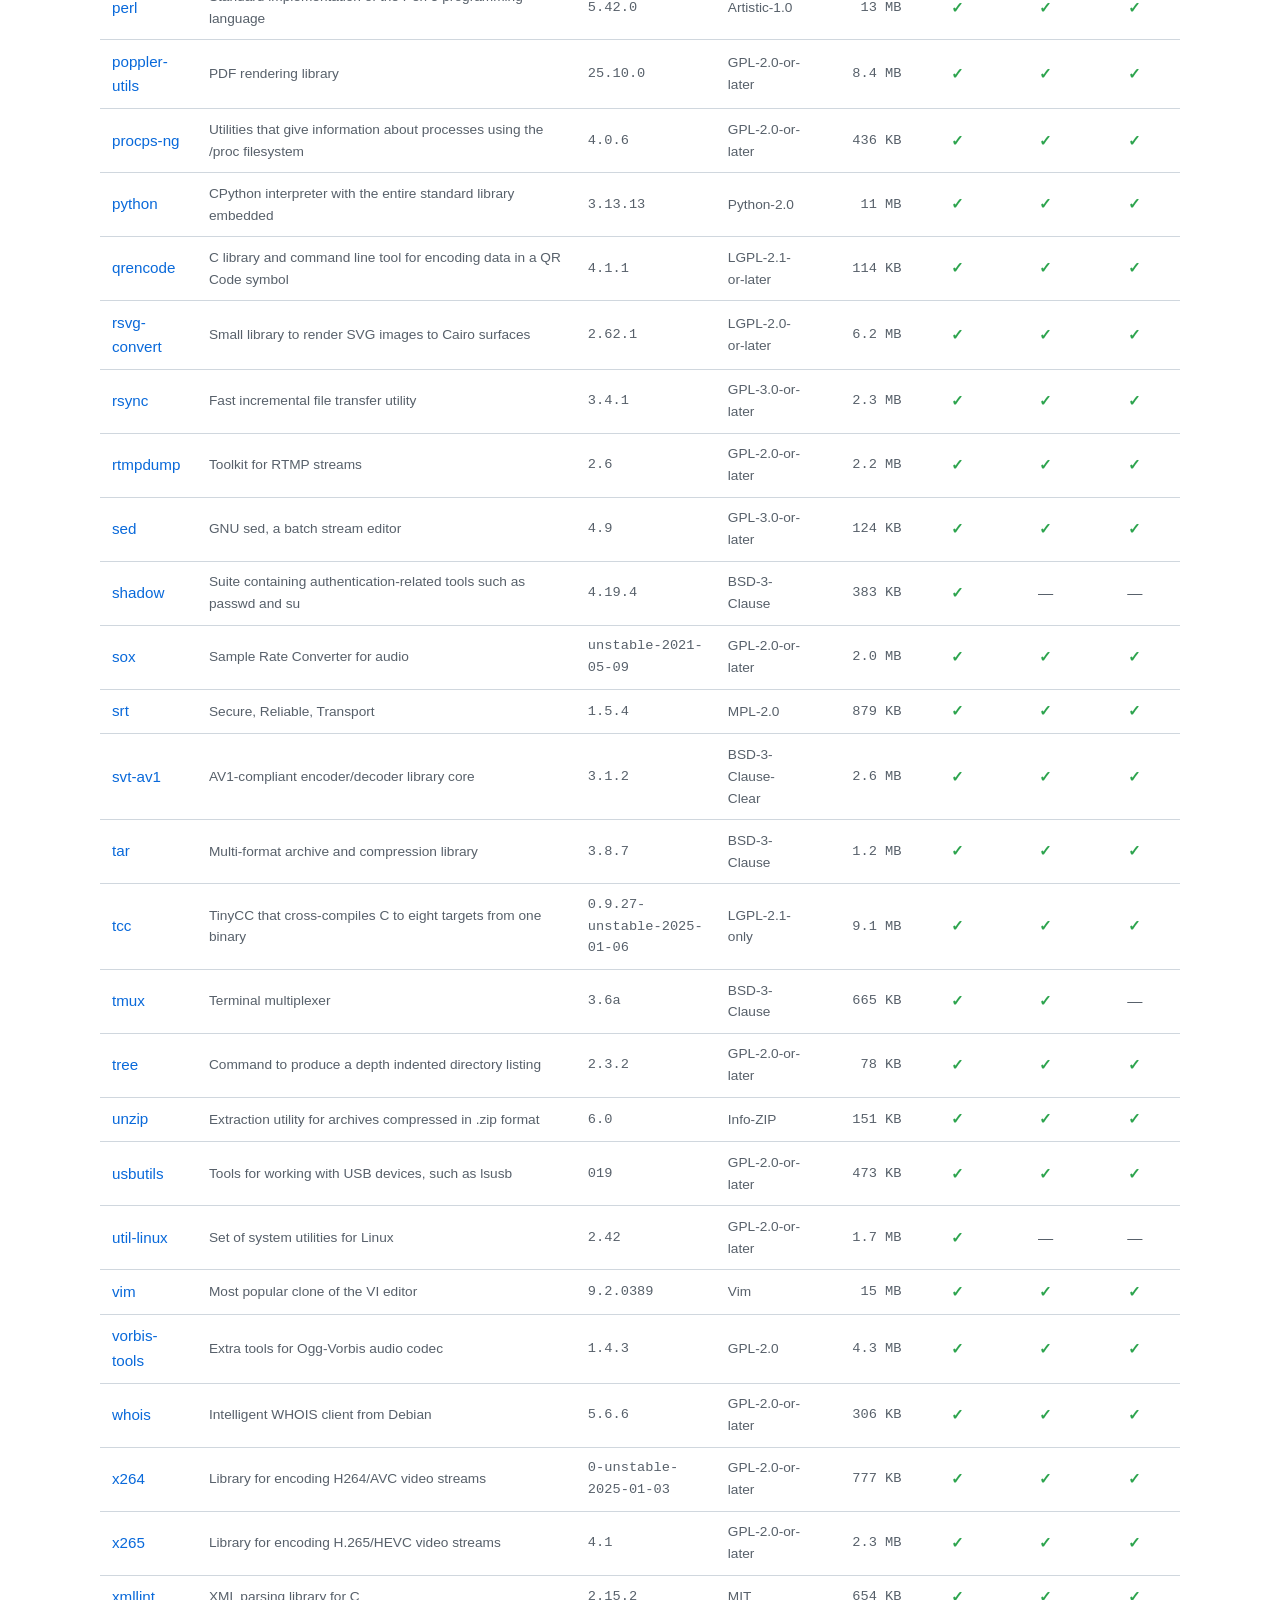
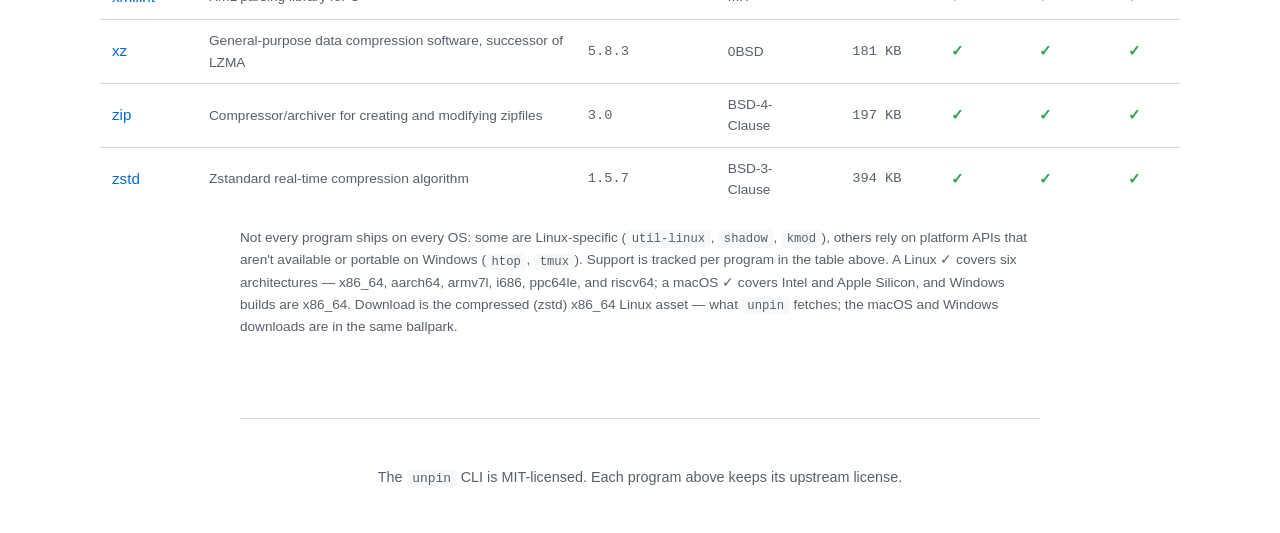
==== commit 33669634: "Smooth landing/why copy and fix accuracy nits Rewrite the feature cards as flowing prose (no extensi" ====
--- a/packages.html
+++ b/packages.html
@@ -125,7 +125,7 @@
         </table>
         </div>
         <p class="pkg-note">
-          A few programs have no Windows row: some are Linux-specific (<code>util-linux</code>, <code>shadow</code>, <code>kmod</code>), others rely on platform APIs that aren't available or portable on Windows (<code>htop</code>, <code>tmux</code>). Support is tracked per program in the table above.
+          Not every program ships on every OS: some are Linux-specific (<code>util-linux</code>, <code>shadow</code>, <code>kmod</code>), others rely on platform APIs that aren't available or portable on Windows (<code>htop</code>, <code>tmux</code>). Support is tracked per program in the table above.
           A Linux ✓ covers six architectures — x86_64, aarch64, armv7l, i686, ppc64le, and riscv64; a macOS ✓ covers Intel and Apple Silicon, and Windows builds are x86_64.
           Download is the compressed (zstd) x86_64 Linux asset — what <code>unpin</code> fetches; the macOS and Windows downloads are in the same ballpark.
         </p>
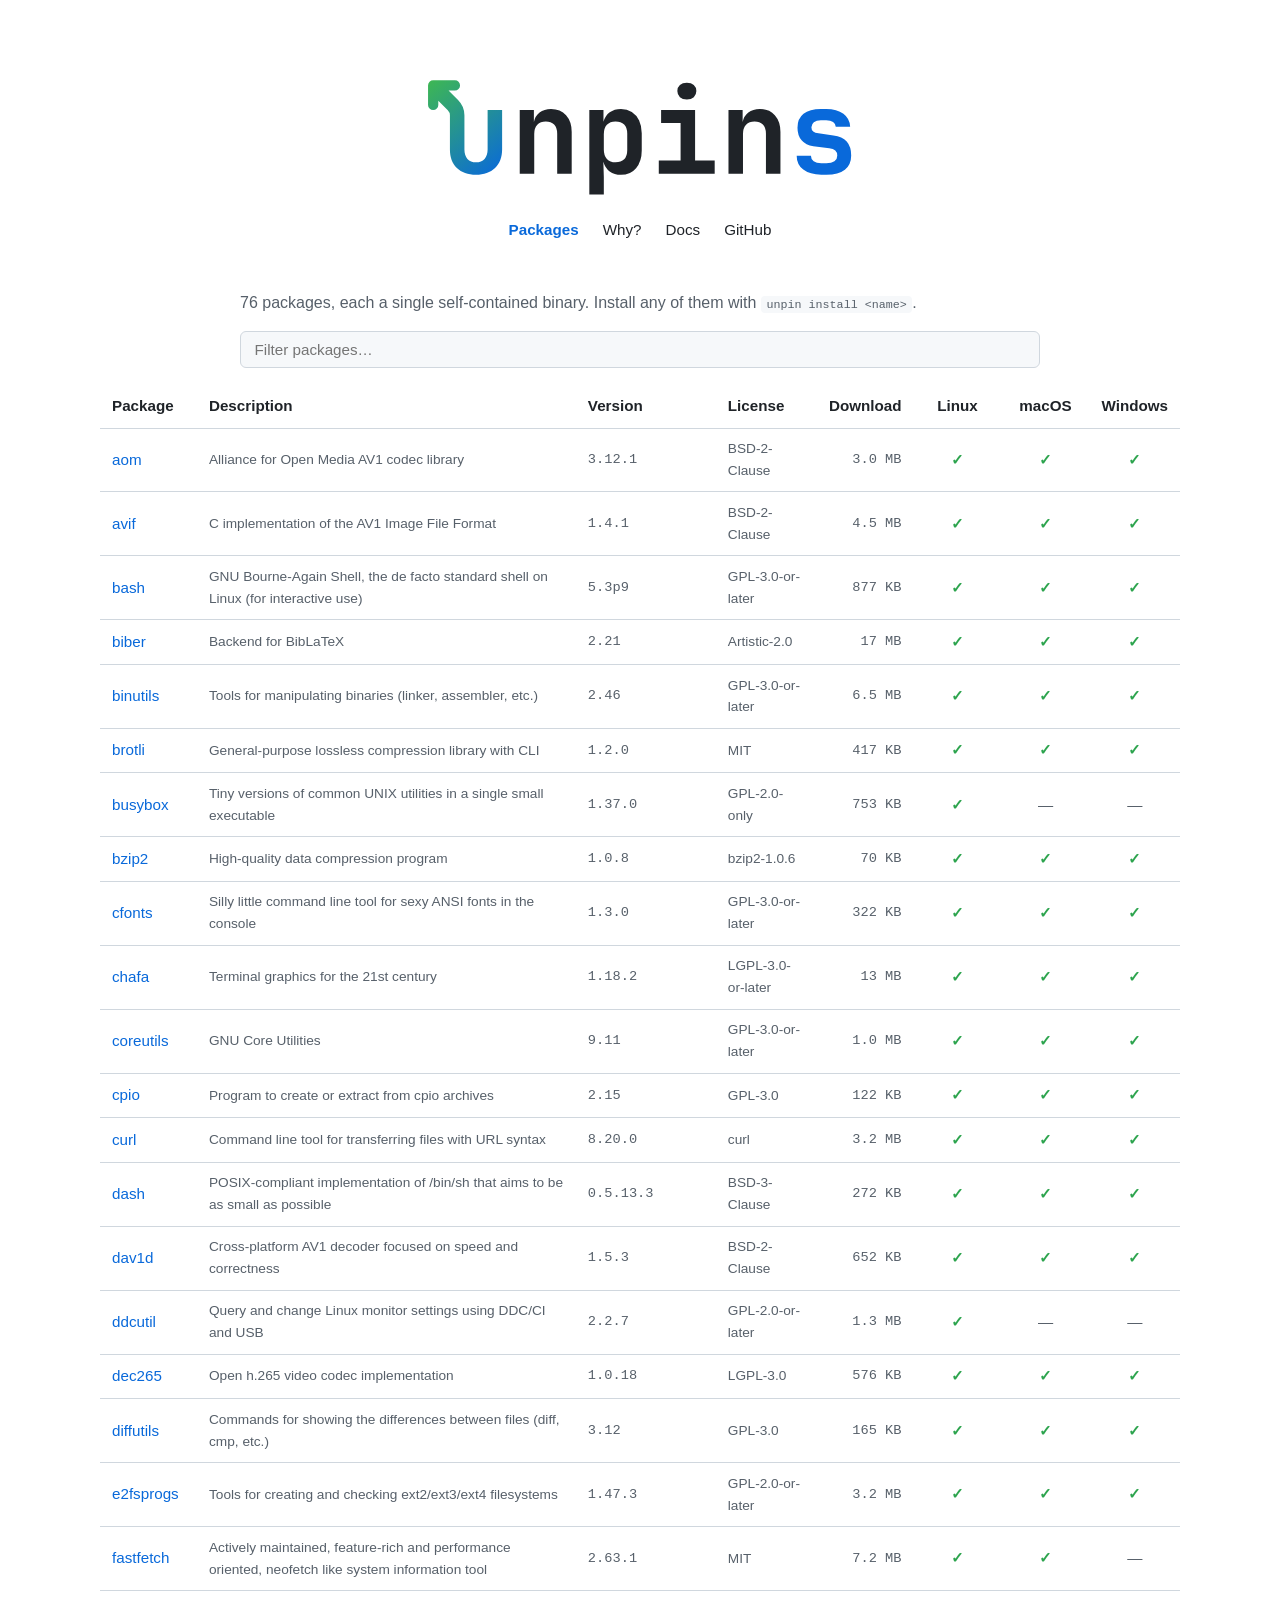
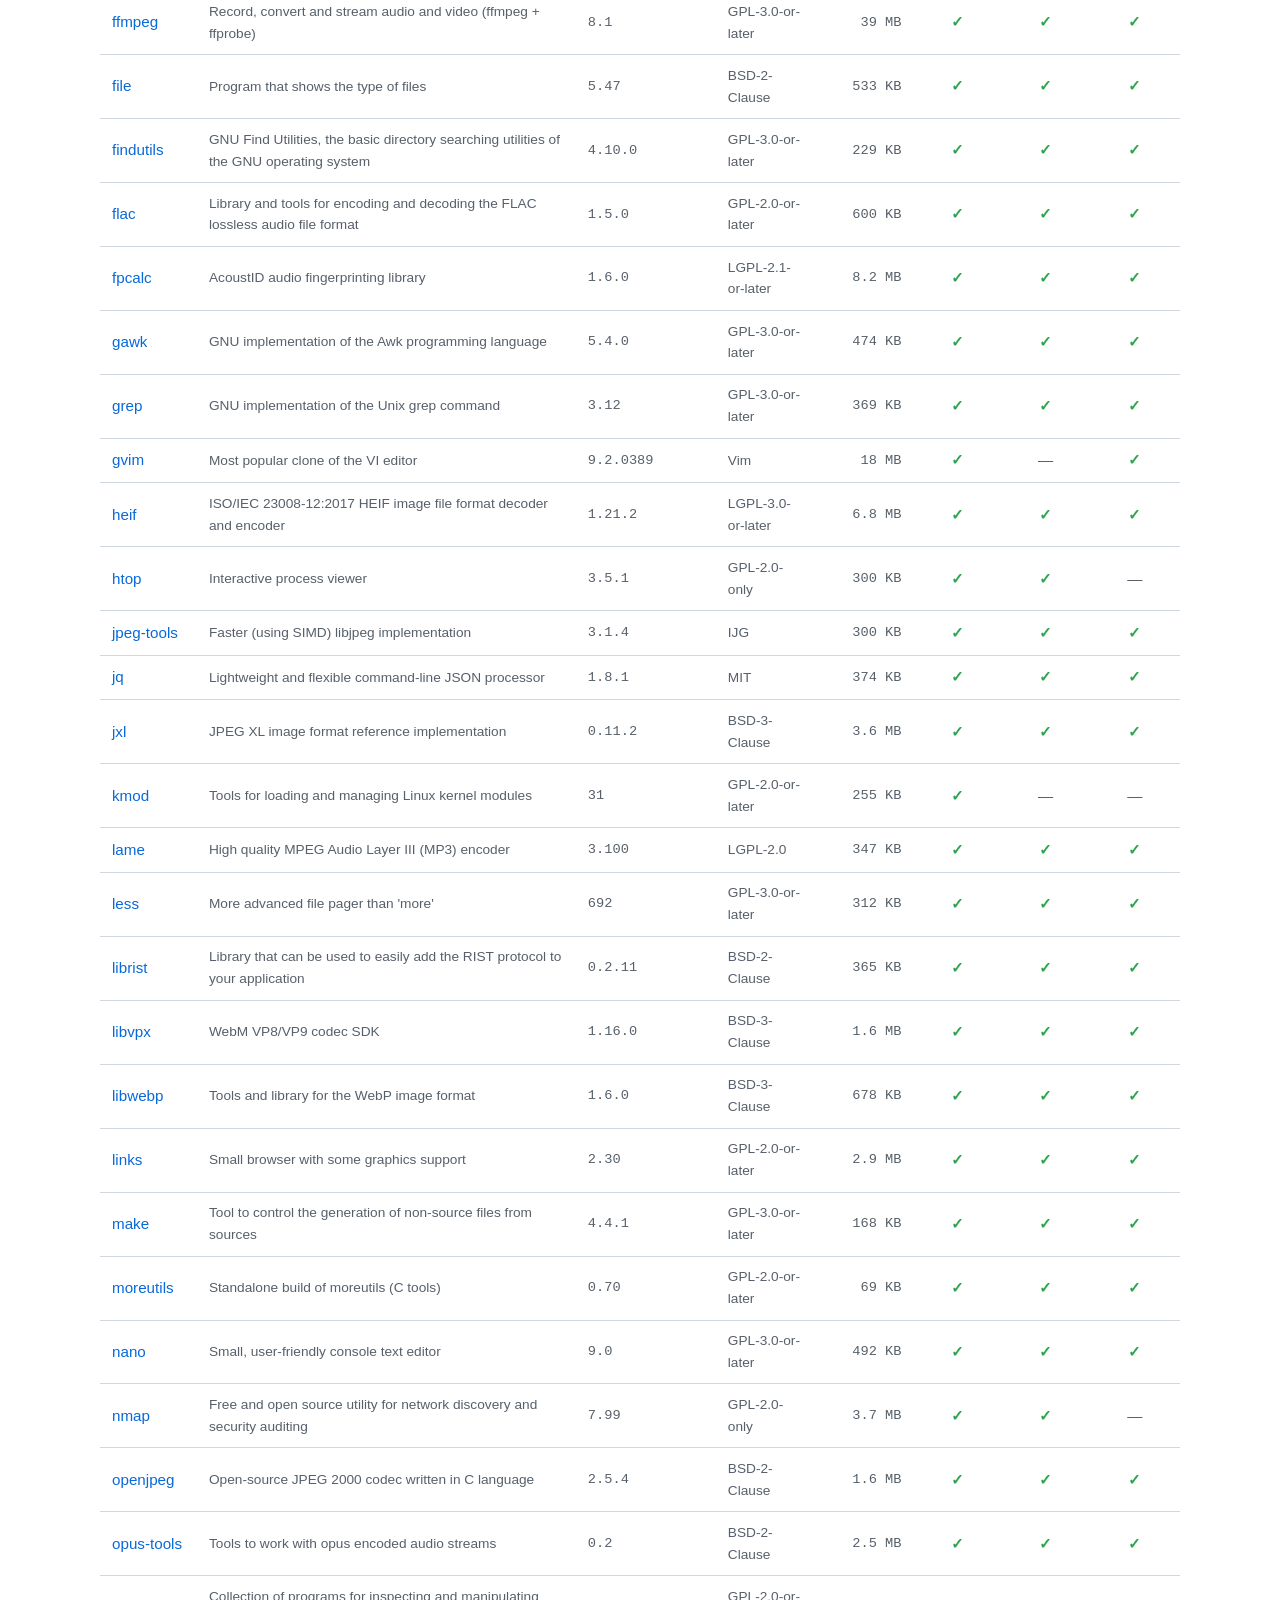
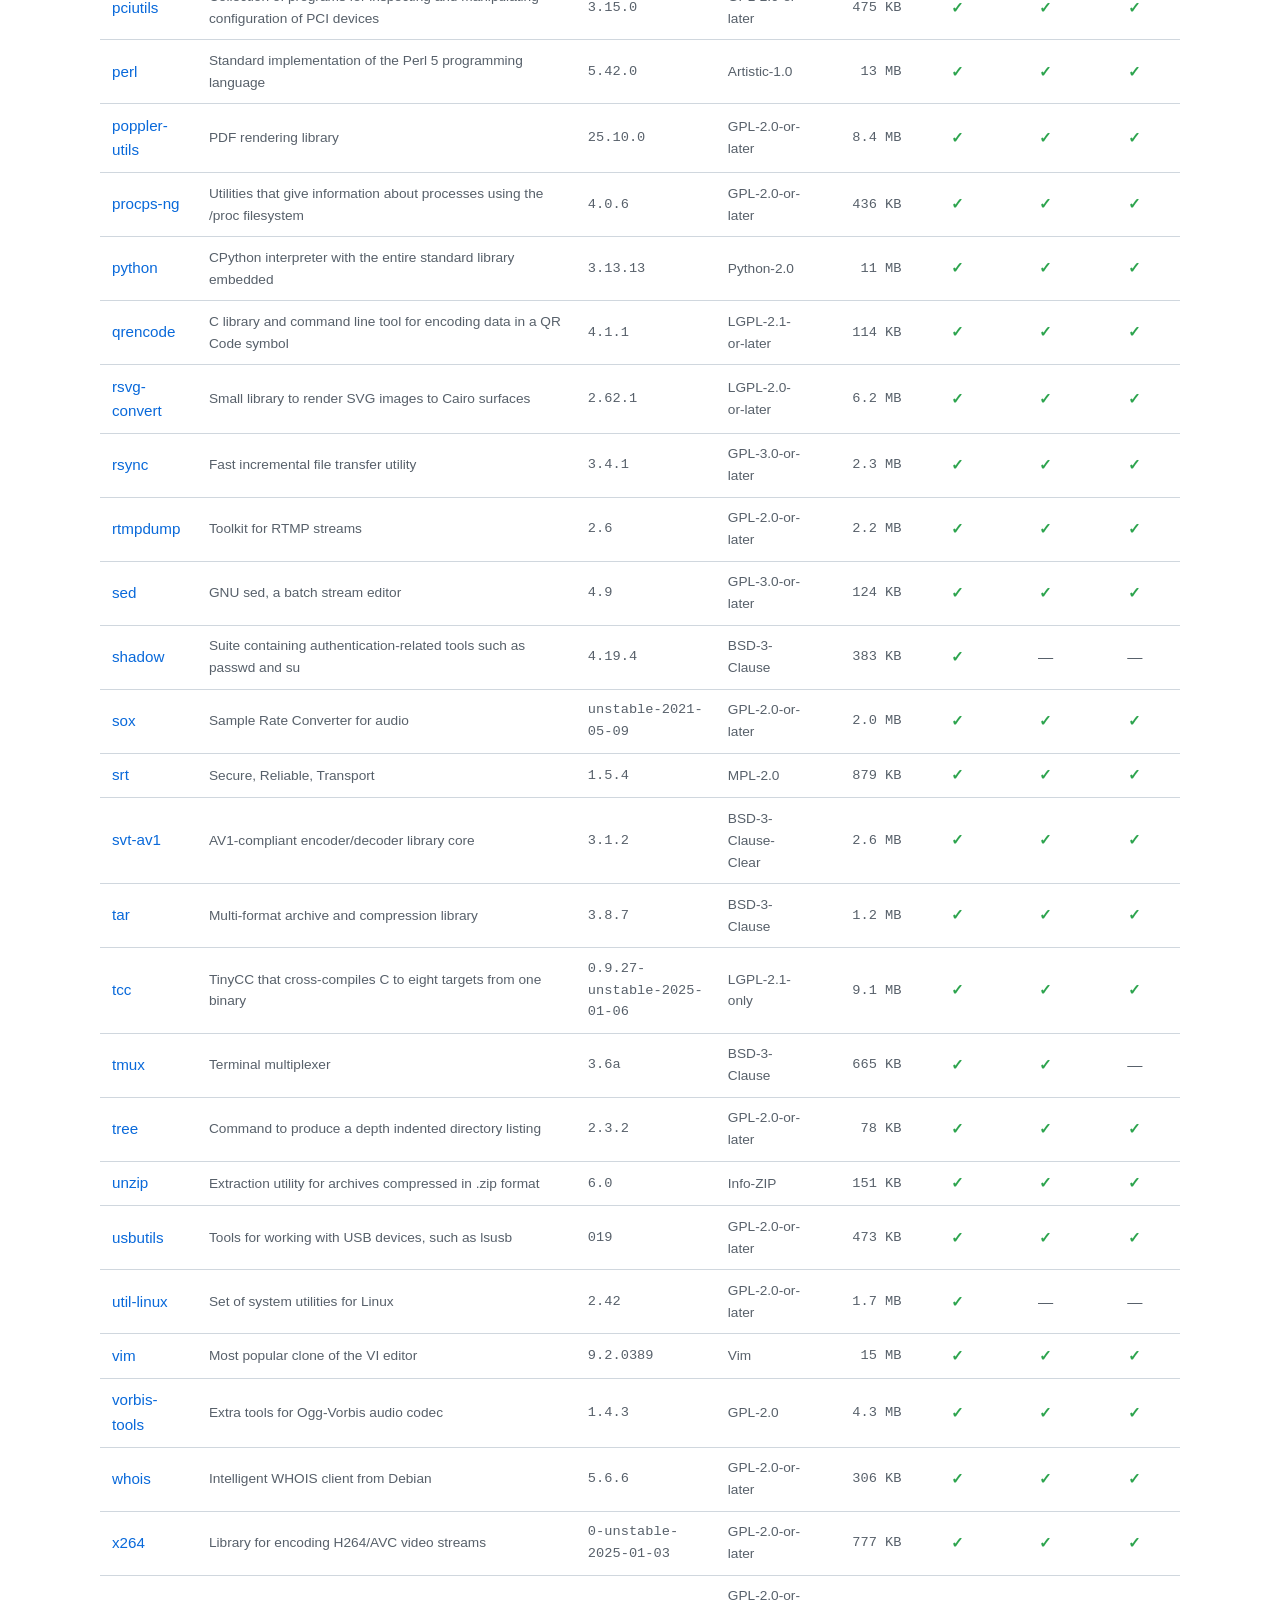
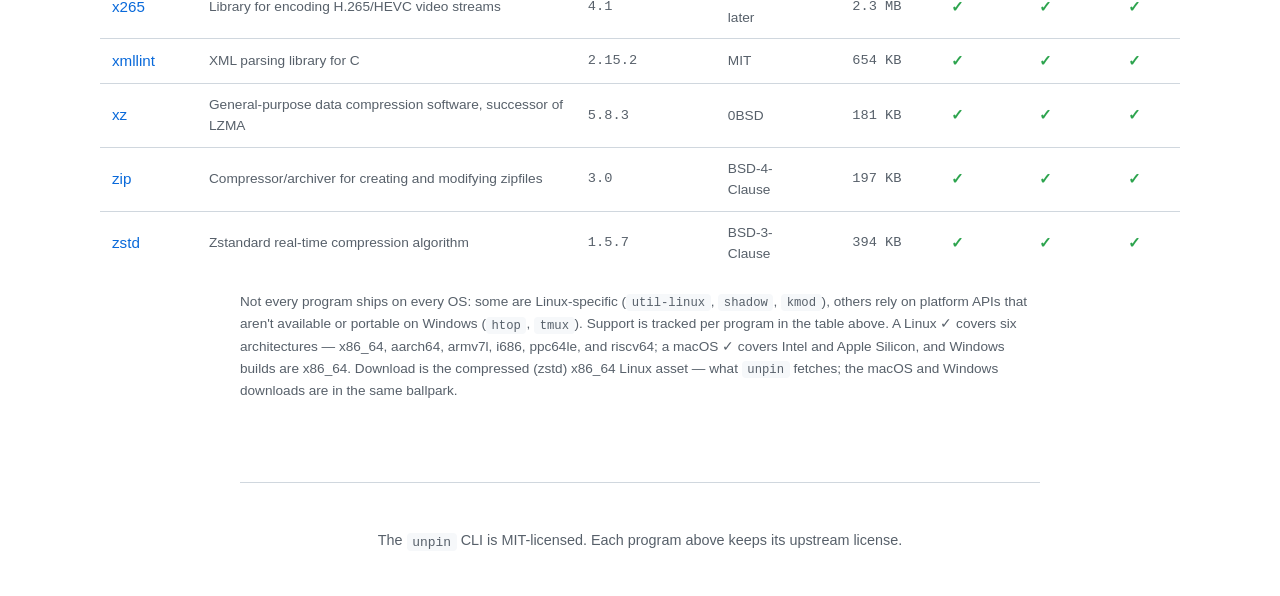
==== commit 6f0c62d6: "Add unlisted CI status dashboard; refresh packages list status.html lists every catalog package with" ====
--- a/packages.html
+++ b/packages.html
@@ -4,11 +4,11 @@
     <meta charset="UTF-8">
     <meta name="viewport" content="width=device-width, initial-scale=1.0">
     <title>unpins — available packages</title>
-    <meta name="description" content="The unpins catalog: 75 programs built as single self-contained binaries for Linux, macOS, and Windows — htop, ffmpeg, python, vim, jq, and more.">
+    <meta name="description" content="The unpins catalog: 76 programs built as single self-contained binaries for Linux, macOS, and Windows — htop, ffmpeg, python, vim, jq, and more.">
     <meta property="og:type" content="website">
     <meta property="og:url" content="https://unpins.org/packages.html">
     <meta property="og:title" content="unpins — available packages">
-    <meta property="og:description" content="The unpins catalog: 75 programs built as single self-contained binaries for Linux, macOS, and Windows — htop, ffmpeg, python, vim, jq, and more.">
+    <meta property="og:description" content="The unpins catalog: 76 programs built as single self-contained binaries for Linux, macOS, and Windows — htop, ffmpeg, python, vim, jq, and more.">
     <meta property="og:image" content="https://unpins.org/og.png">
     <meta property="og:image:width" content="1200">
     <meta property="og:image:height" content="630">
@@ -29,7 +29,7 @@
       </header>
 
       <section>
-        <p class="pkg-count">75 packages, each a single self-contained binary. Install any of them with <code>unpin install &lt;name&gt;</code>.</p>
+        <p class="pkg-count">76 packages, each a single self-contained binary. Install any of them with <code>unpin install &lt;name&gt;</code>.</p>
         <input type="search" id="pkg-filter" class="pkg-filter" placeholder="Filter packages…" aria-label="Filter packages">
         <div class="table-scroll">
         <table class="pkg-table">
@@ -54,6 +54,7 @@
             <tr><td><a href="https://github.com/unpins/brotli">brotli</a></td><td class="desc">General-purpose lossless compression library with CLI</td><td class="version">1.2.0</td><td class="license">MIT</td><td class="size">417 KB</td><td class="os yes"><span aria-hidden="true">✓</span><span class="sr-only">yes</span></td><td class="os yes"><span aria-hidden="true">✓</span><span class="sr-only">yes</span></td><td class="os yes"><span aria-hidden="true">✓</span><span class="sr-only">yes</span></td></tr>
             <tr><td><a href="https://github.com/unpins/busybox">busybox</a></td><td class="desc">Tiny versions of common UNIX utilities in a single small executable</td><td class="version">1.37.0</td><td class="license">GPL-2.0-only</td><td class="size">753 KB</td><td class="os yes"><span aria-hidden="true">✓</span><span class="sr-only">yes</span></td><td class="os"><span aria-hidden="true">—</span><span class="sr-only">no</span></td><td class="os"><span aria-hidden="true">—</span><span class="sr-only">no</span></td></tr>
             <tr><td><a href="https://github.com/unpins/bzip2">bzip2</a></td><td class="desc">High-quality data compression program</td><td class="version">1.0.8</td><td class="license">bzip2-1.0.6</td><td class="size">70 KB</td><td class="os yes"><span aria-hidden="true">✓</span><span class="sr-only">yes</span></td><td class="os yes"><span aria-hidden="true">✓</span><span class="sr-only">yes</span></td><td class="os yes"><span aria-hidden="true">✓</span><span class="sr-only">yes</span></td></tr>
+            <tr><td><a href="https://github.com/unpins/cfonts">cfonts</a></td><td class="desc">Silly little command line tool for sexy ANSI fonts in the console</td><td class="version">1.3.0</td><td class="license">GPL-3.0-or-later</td><td class="size">322 KB</td><td class="os yes"><span aria-hidden="true">✓</span><span class="sr-only">yes</span></td><td class="os yes"><span aria-hidden="true">✓</span><span class="sr-only">yes</span></td><td class="os yes"><span aria-hidden="true">✓</span><span class="sr-only">yes</span></td></tr>
             <tr><td><a href="https://github.com/unpins/chafa">chafa</a></td><td class="desc">Terminal graphics for the 21st century</td><td class="version">1.18.2</td><td class="license">LGPL-3.0-or-later</td><td class="size">13 MB</td><td class="os yes"><span aria-hidden="true">✓</span><span class="sr-only">yes</span></td><td class="os yes"><span aria-hidden="true">✓</span><span class="sr-only">yes</span></td><td class="os yes"><span aria-hidden="true">✓</span><span class="sr-only">yes</span></td></tr>
             <tr><td><a href="https://github.com/unpins/coreutils">coreutils</a></td><td class="desc">GNU Core Utilities</td><td class="version">9.11</td><td class="license">GPL-3.0-or-later</td><td class="size">1.0 MB</td><td class="os yes"><span aria-hidden="true">✓</span><span class="sr-only">yes</span></td><td class="os yes"><span aria-hidden="true">✓</span><span class="sr-only">yes</span></td><td class="os yes"><span aria-hidden="true">✓</span><span class="sr-only">yes</span></td></tr>
             <tr><td><a href="https://github.com/unpins/cpio">cpio</a></td><td class="desc">Program to create or extract from cpio archives</td><td class="version">2.15</td><td class="license">GPL-3.0</td><td class="size">122 KB</td><td class="os yes"><span aria-hidden="true">✓</span><span class="sr-only">yes</span></td><td class="os yes"><span aria-hidden="true">✓</span><span class="sr-only">yes</span></td><td class="os yes"><span aria-hidden="true">✓</span><span class="sr-only">yes</span></td></tr>
@@ -86,7 +87,7 @@
             <tr><td><a href="https://github.com/unpins/libwebp">libwebp</a></td><td class="desc">Tools and library for the WebP image format</td><td class="version">1.6.0</td><td class="license">BSD-3-Clause</td><td class="size">678 KB</td><td class="os yes"><span aria-hidden="true">✓</span><span class="sr-only">yes</span></td><td class="os yes"><span aria-hidden="true">✓</span><span class="sr-only">yes</span></td><td class="os yes"><span aria-hidden="true">✓</span><span class="sr-only">yes</span></td></tr>
             <tr><td><a href="https://github.com/unpins/links">links</a></td><td class="desc">Small browser with some graphics support</td><td class="version">2.30</td><td class="license">GPL-2.0-or-later</td><td class="size">2.9 MB</td><td class="os yes"><span aria-hidden="true">✓</span><span class="sr-only">yes</span></td><td class="os yes"><span aria-hidden="true">✓</span><span class="sr-only">yes</span></td><td class="os yes"><span aria-hidden="true">✓</span><span class="sr-only">yes</span></td></tr>
             <tr><td><a href="https://github.com/unpins/make">make</a></td><td class="desc">Tool to control the generation of non-source files from sources</td><td class="version">4.4.1</td><td class="license">GPL-3.0-or-later</td><td class="size">168 KB</td><td class="os yes"><span aria-hidden="true">✓</span><span class="sr-only">yes</span></td><td class="os yes"><span aria-hidden="true">✓</span><span class="sr-only">yes</span></td><td class="os yes"><span aria-hidden="true">✓</span><span class="sr-only">yes</span></td></tr>
-            <tr><td><a href="https://github.com/unpins/moreutils">moreutils</a></td><td class="desc">Standalone build of moreutils (C tools)</td><td class="version">0.70</td><td class="license">GPL-2.0-or-later</td><td class="size">59 KB</td><td class="os yes"><span aria-hidden="true">✓</span><span class="sr-only">yes</span></td><td class="os yes"><span aria-hidden="true">✓</span><span class="sr-only">yes</span></td><td class="os yes"><span aria-hidden="true">✓</span><span class="sr-only">yes</span></td></tr>
+            <tr><td><a href="https://github.com/unpins/moreutils">moreutils</a></td><td class="desc">Standalone build of moreutils (C tools)</td><td class="version">0.70</td><td class="license">GPL-2.0-or-later</td><td class="size">69 KB</td><td class="os yes"><span aria-hidden="true">✓</span><span class="sr-only">yes</span></td><td class="os yes"><span aria-hidden="true">✓</span><span class="sr-only">yes</span></td><td class="os yes"><span aria-hidden="true">✓</span><span class="sr-only">yes</span></td></tr>
             <tr><td><a href="https://github.com/unpins/nano">nano</a></td><td class="desc">Small, user-friendly console text editor</td><td class="version">9.0</td><td class="license">GPL-3.0-or-later</td><td class="size">492 KB</td><td class="os yes"><span aria-hidden="true">✓</span><span class="sr-only">yes</span></td><td class="os yes"><span aria-hidden="true">✓</span><span class="sr-only">yes</span></td><td class="os yes"><span aria-hidden="true">✓</span><span class="sr-only">yes</span></td></tr>
             <tr><td><a href="https://github.com/unpins/nmap">nmap</a></td><td class="desc">Free and open source utility for network discovery and security auditing</td><td class="version">7.99</td><td class="license">GPL-2.0-only</td><td class="size">3.7 MB</td><td class="os yes"><span aria-hidden="true">✓</span><span class="sr-only">yes</span></td><td class="os yes"><span aria-hidden="true">✓</span><span class="sr-only">yes</span></td><td class="os"><span aria-hidden="true">—</span><span class="sr-only">no</span></td></tr>
             <tr><td><a href="https://github.com/unpins/openjpeg">openjpeg</a></td><td class="desc">Open-source JPEG 2000 codec written in C language</td><td class="version">2.5.4</td><td class="license">BSD-2-Clause</td><td class="size">1.6 MB</td><td class="os yes"><span aria-hidden="true">✓</span><span class="sr-only">yes</span></td><td class="os yes"><span aria-hidden="true">✓</span><span class="sr-only">yes</span></td><td class="os yes"><span aria-hidden="true">✓</span><span class="sr-only">yes</span></td></tr>
--- a/styles.css
+++ b/styles.css
@@ -112,6 +112,11 @@
 .demo img {
   display: block;
   width: 100%;
+  /* The SVG is 687px intrinsic; without a cap it upscales to the section width
+     and the terminal font ends up larger than the page text. Cap below intrinsic
+     so it scales down (glyph ~12px) and center it. */
+  max-width: 620px;
+  margin-inline: auto;
   border: 1px solid var(--border);
   border-radius: 8px;
 }
@@ -431,6 +436,15 @@
 .pkg-table tr:last-child td {
   border-bottom: none;
 }
+/* status.html: CI badge column. Reserve the badge's intrinsic height so rows
+   don't reflow as the live SVGs load in. */
+.status-table td.ci {
+  width: 7rem;
+}
+.ci-badge {
+  display: block;
+  height: 20px;
+}
 .pkg-note {
   font-size: 0.85rem;
   color: var(--tagline);
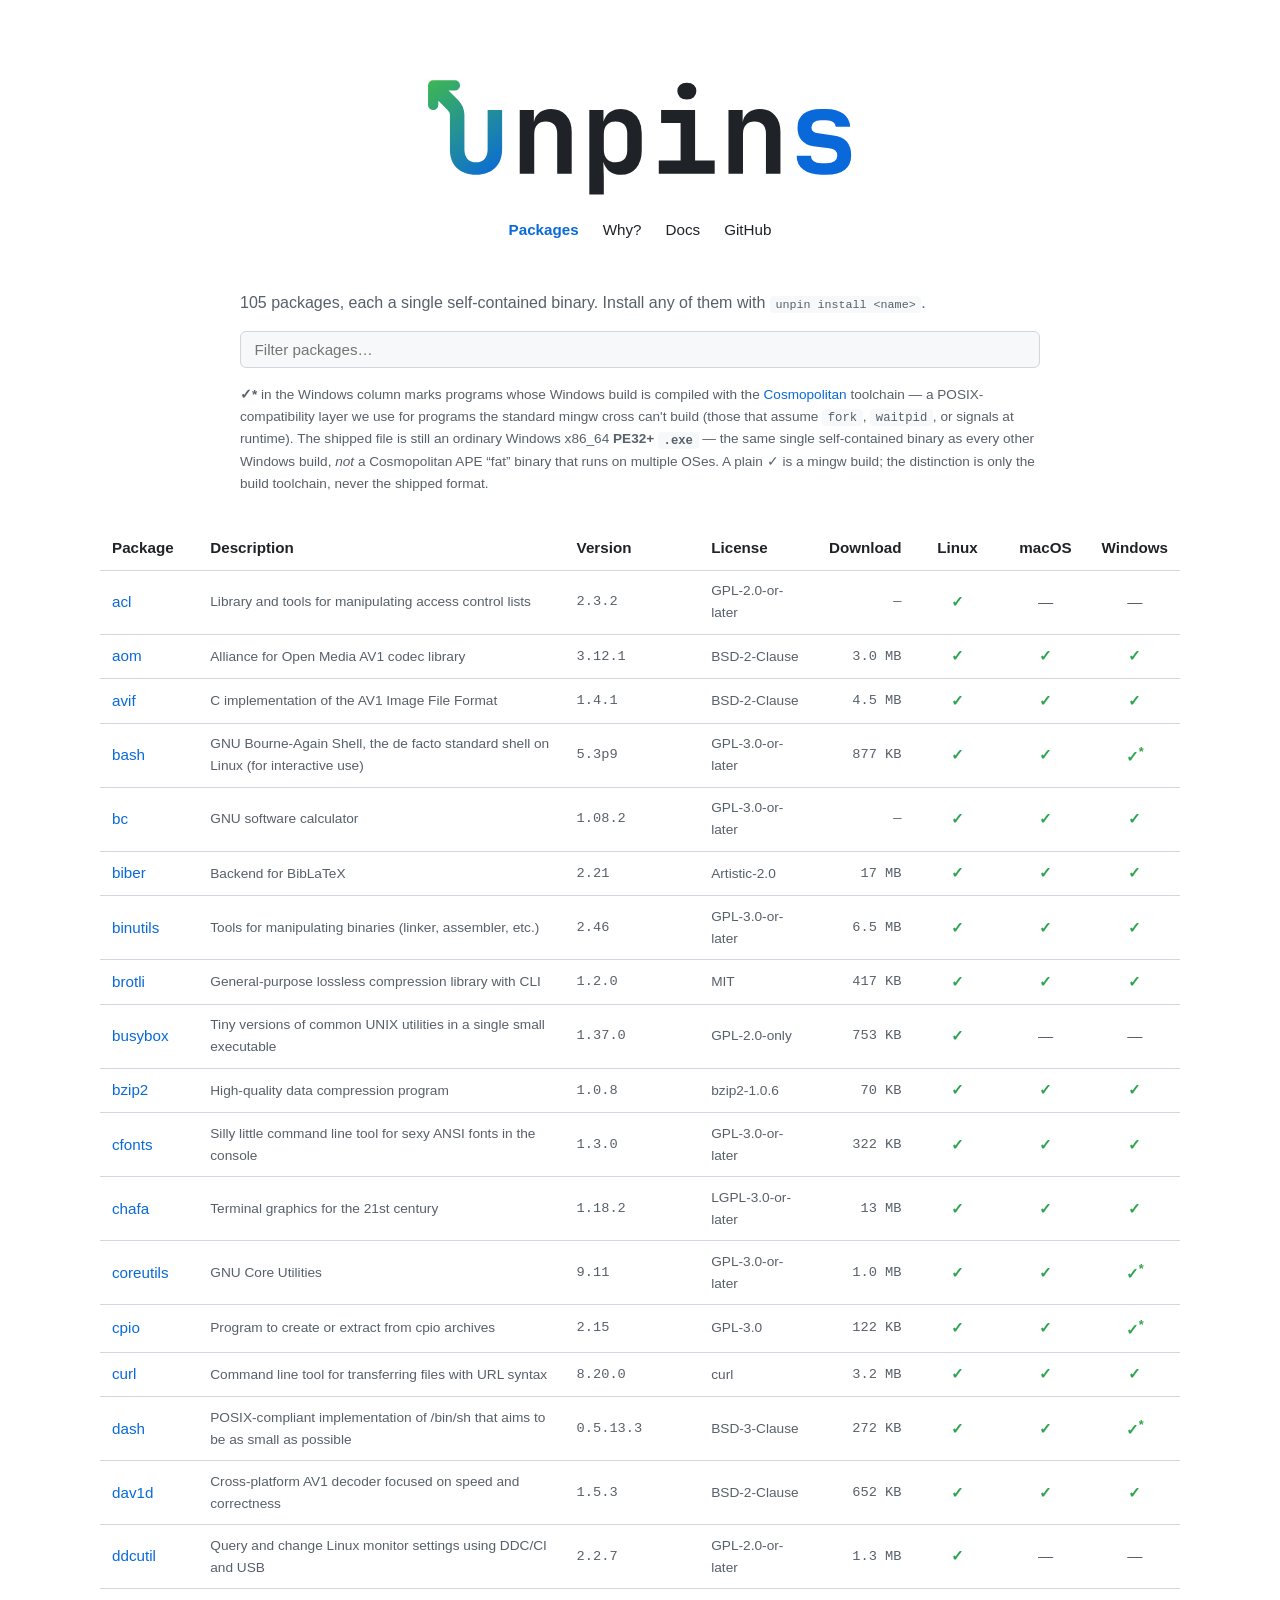
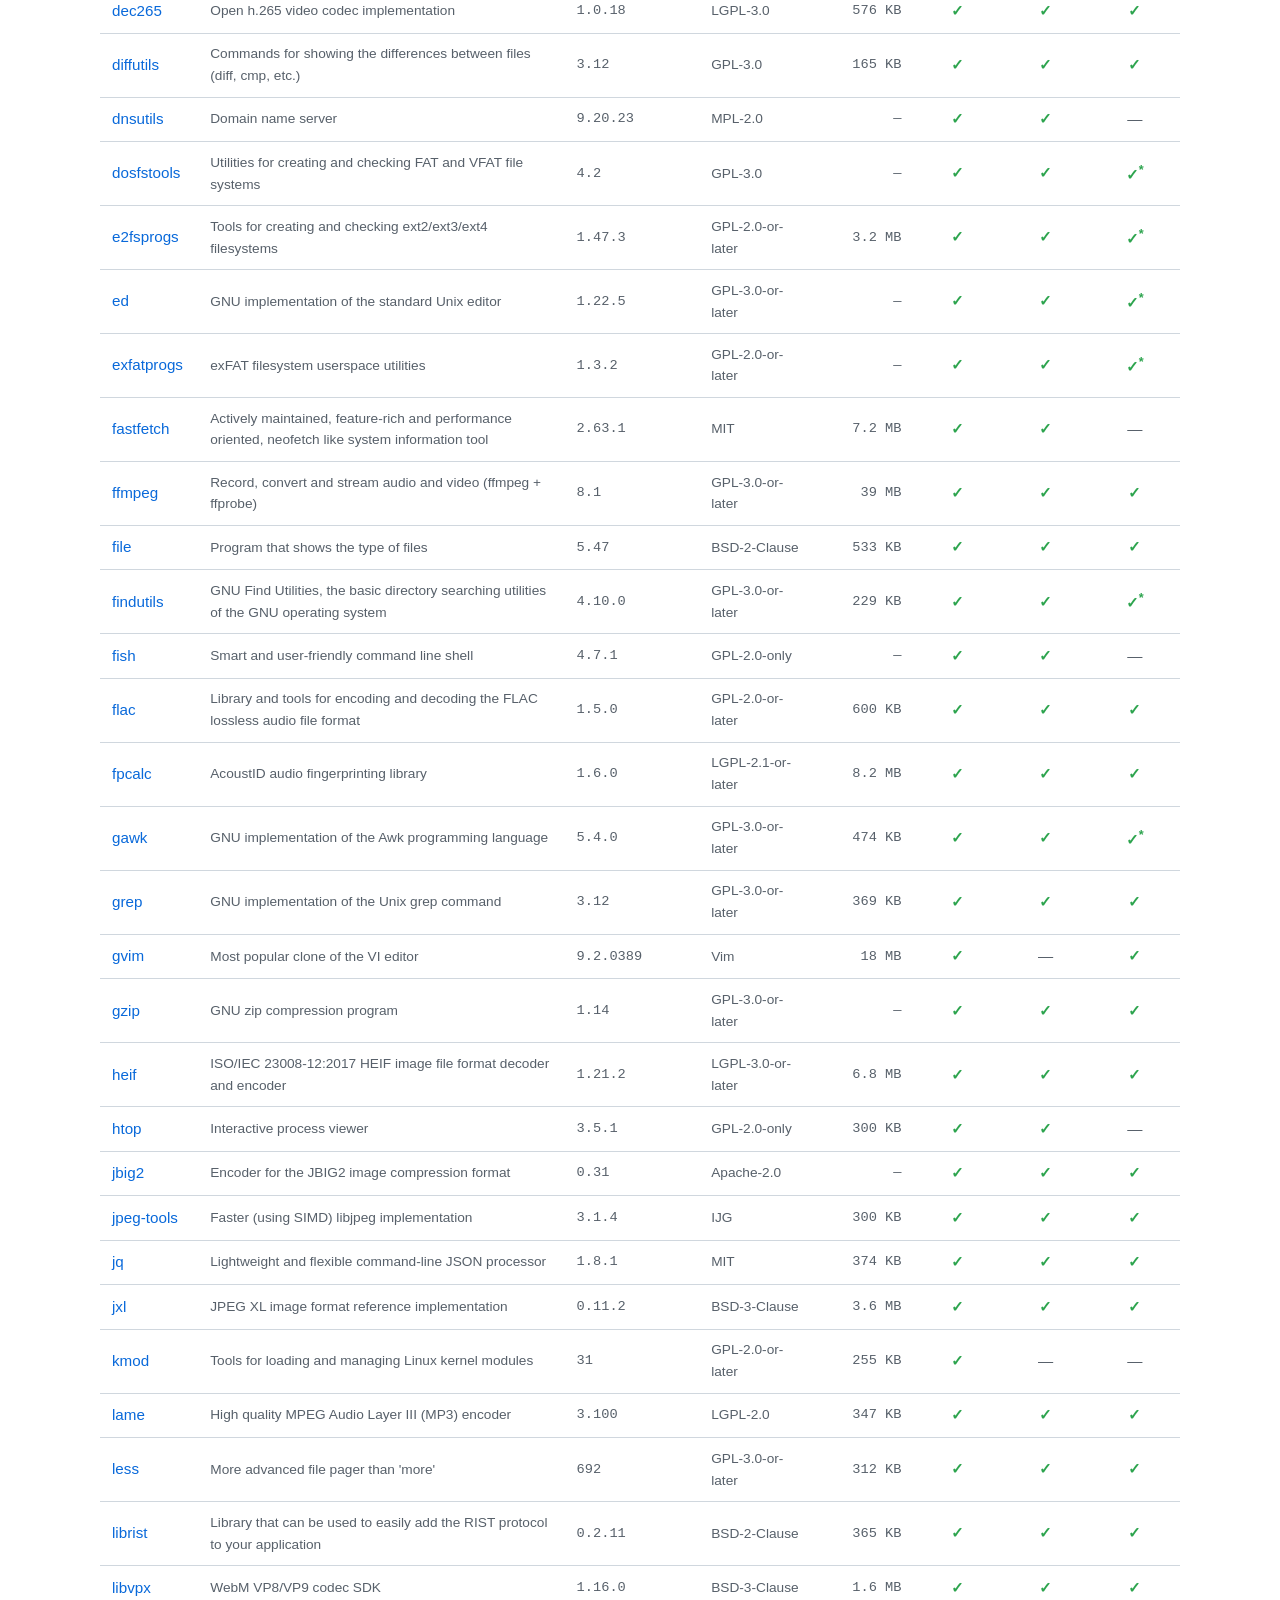
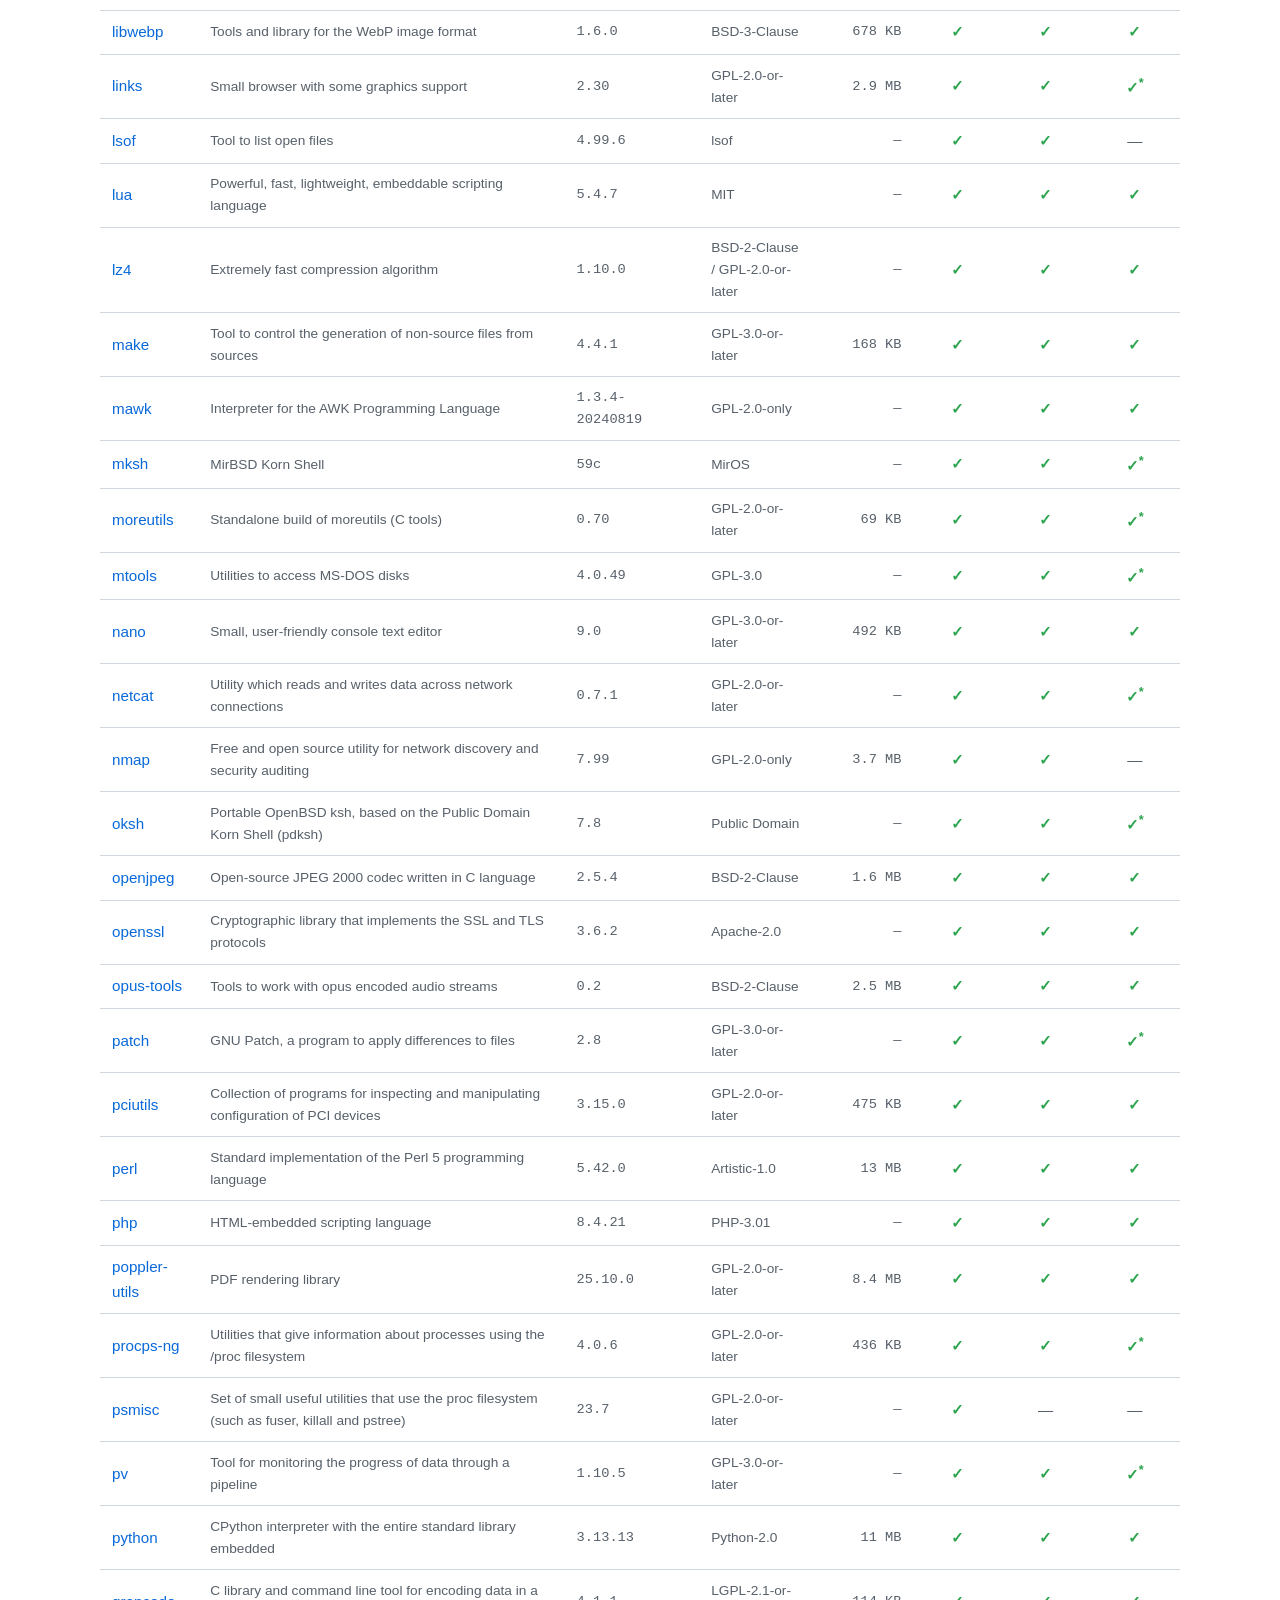
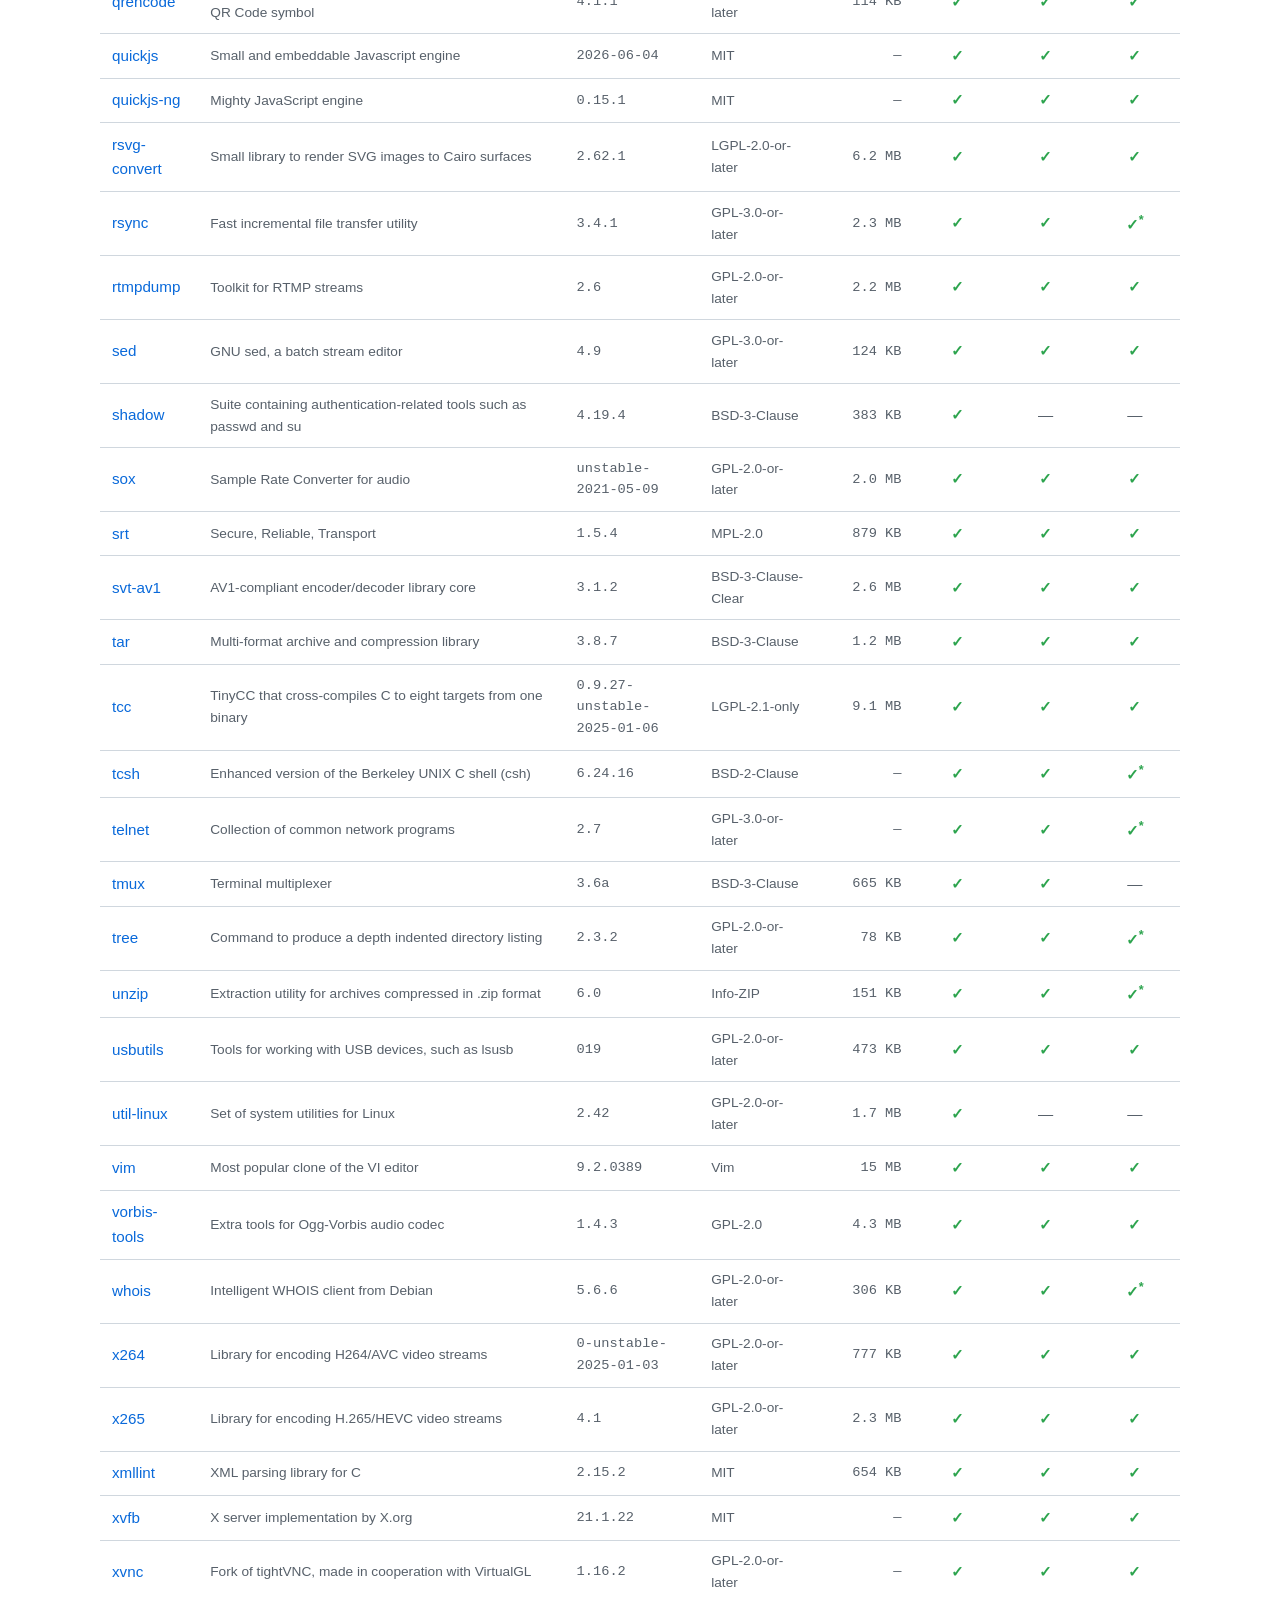
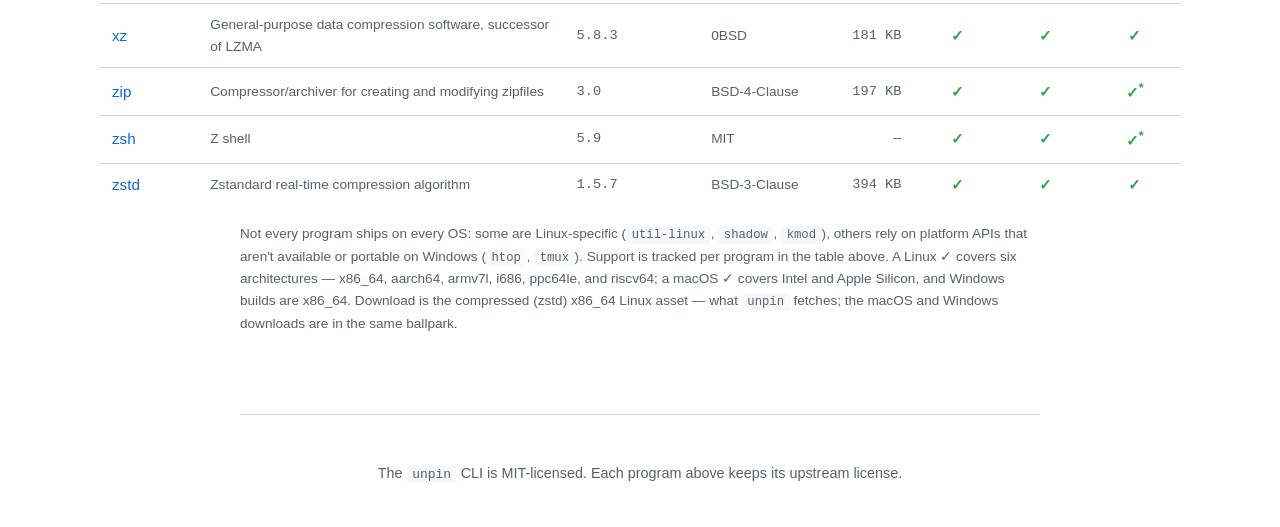
==== commit ff39d1d1: "packages: mark cosmo-toolchain Windows builds with ✓* + explain they ship PE32+ The Windows column w" ====
--- a/packages.html
+++ b/packages.html
@@ -4,11 +4,11 @@
     <meta charset="UTF-8">
     <meta name="viewport" content="width=device-width, initial-scale=1.0">
     <title>unpins — available packages</title>
-    <meta name="description" content="The unpins catalog: 76 programs built as single self-contained binaries for Linux, macOS, and Windows — htop, ffmpeg, python, vim, jq, and more.">
+    <meta name="description" content="The unpins catalog: 105 programs built as single self-contained binaries for Linux, macOS, and Windows — htop, ffmpeg, python, vim, jq, and more.">
     <meta property="og:type" content="website">
     <meta property="og:url" content="https://unpins.org/packages.html">
     <meta property="og:title" content="unpins — available packages">
-    <meta property="og:description" content="The unpins catalog: 76 programs built as single self-contained binaries for Linux, macOS, and Windows — htop, ffmpeg, python, vim, jq, and more.">
+    <meta property="og:description" content="The unpins catalog: 105 programs built as single self-contained binaries for Linux, macOS, and Windows — htop, ffmpeg, python, vim, jq, and more.">
     <meta property="og:image" content="https://unpins.org/og.png">
     <meta property="og:image:width" content="1200">
     <meta property="og:image:height" content="630">
@@ -29,8 +29,11 @@
       </header>
 
       <section>
-        <p class="pkg-count">76 packages, each a single self-contained binary. Install any of them with <code>unpin install &lt;name&gt;</code>.</p>
+        <p class="pkg-count">105 packages, each a single self-contained binary. Install any of them with <code>unpin install &lt;name&gt;</code>.</p>
         <input type="search" id="pkg-filter" class="pkg-filter" placeholder="Filter packages…" aria-label="Filter packages">
+        <p class="pkg-note cosmo-note">
+          <strong>✓*</strong> in the Windows column marks programs whose Windows build is compiled with the <a href="https://github.com/jart/cosmopolitan">Cosmopolitan</a> toolchain — a POSIX-compatibility layer we use for programs the standard mingw cross can't build (those that assume <code>fork</code>, <code>waitpid</code>, or signals at runtime). The shipped file is still an ordinary Windows&nbsp;x86_64 <strong>PE32+ <code>.exe</code></strong> — the same single self-contained binary as every other Windows build, <em>not</em> a Cosmopolitan APE&nbsp;“fat”&nbsp;binary that runs on multiple OSes. A plain&nbsp;✓ is a mingw build; the distinction is only the build toolchain, never the shipped format.
+        </p>
         <div class="table-scroll">
         <table class="pkg-table">
           <thead>
@@ -46,9 +49,11 @@
             </tr>
           </thead>
           <tbody>
+            <tr><td><a href="https://github.com/unpins/acl">acl</a></td><td class="desc">Library and tools for manipulating access control lists</td><td class="version">2.3.2</td><td class="license">GPL-2.0-or-later</td><td class="size">—</td><td class="os yes"><span aria-hidden="true">✓</span><span class="sr-only">yes</span></td><td class="os"><span aria-hidden="true">—</span><span class="sr-only">no</span></td><td class="os"><span aria-hidden="true">—</span><span class="sr-only">no</span></td></tr>
             <tr><td><a href="https://github.com/unpins/aom">aom</a></td><td class="desc">Alliance for Open Media AV1 codec library</td><td class="version">3.12.1</td><td class="license">BSD-2-Clause</td><td class="size">3.0 MB</td><td class="os yes"><span aria-hidden="true">✓</span><span class="sr-only">yes</span></td><td class="os yes"><span aria-hidden="true">✓</span><span class="sr-only">yes</span></td><td class="os yes"><span aria-hidden="true">✓</span><span class="sr-only">yes</span></td></tr>
             <tr><td><a href="https://github.com/unpins/avif">avif</a></td><td class="desc">C implementation of the AV1 Image File Format</td><td class="version">1.4.1</td><td class="license">BSD-2-Clause</td><td class="size">4.5 MB</td><td class="os yes"><span aria-hidden="true">✓</span><span class="sr-only">yes</span></td><td class="os yes"><span aria-hidden="true">✓</span><span class="sr-only">yes</span></td><td class="os yes"><span aria-hidden="true">✓</span><span class="sr-only">yes</span></td></tr>
-            <tr><td><a href="https://github.com/unpins/bash">bash</a></td><td class="desc">GNU Bourne-Again Shell, the de facto standard shell on Linux (for interactive use)</td><td class="version">5.3p9</td><td class="license">GPL-3.0-or-later</td><td class="size">877 KB</td><td class="os yes"><span aria-hidden="true">✓</span><span class="sr-only">yes</span></td><td class="os yes"><span aria-hidden="true">✓</span><span class="sr-only">yes</span></td><td class="os yes"><span aria-hidden="true">✓</span><span class="sr-only">yes</span></td></tr>
+            <tr><td><a href="https://github.com/unpins/bash">bash</a></td><td class="desc">GNU Bourne-Again Shell, the de facto standard shell on Linux (for interactive use)</td><td class="version">5.3p9</td><td class="license">GPL-3.0-or-later</td><td class="size">877 KB</td><td class="os yes"><span aria-hidden="true">✓</span><span class="sr-only">yes</span></td><td class="os yes"><span aria-hidden="true">✓</span><span class="sr-only">yes</span></td><td class="os yes"><span aria-hidden="true">✓<sup>*</sup></span><span class="sr-only">yes, built with Cosmopolitan</span></td></tr>
+            <tr><td><a href="https://github.com/unpins/bc">bc</a></td><td class="desc">GNU software calculator</td><td class="version">1.08.2</td><td class="license">GPL-3.0-or-later</td><td class="size">—</td><td class="os yes"><span aria-hidden="true">✓</span><span class="sr-only">yes</span></td><td class="os yes"><span aria-hidden="true">✓</span><span class="sr-only">yes</span></td><td class="os yes"><span aria-hidden="true">✓</span><span class="sr-only">yes</span></td></tr>
             <tr><td><a href="https://github.com/unpins/biber">biber</a></td><td class="desc">Backend for BibLaTeX</td><td class="version">2.21</td><td class="license">Artistic-2.0</td><td class="size">17 MB</td><td class="os yes"><span aria-hidden="true">✓</span><span class="sr-only">yes</span></td><td class="os yes"><span aria-hidden="true">✓</span><span class="sr-only">yes</span></td><td class="os yes"><span aria-hidden="true">✓</span><span class="sr-only">yes</span></td></tr>
             <tr><td><a href="https://github.com/unpins/binutils">binutils</a></td><td class="desc">Tools for manipulating binaries (linker, assembler, etc.)</td><td class="version">2.46</td><td class="license">GPL-3.0-or-later</td><td class="size">6.5 MB</td><td class="os yes"><span aria-hidden="true">✓</span><span class="sr-only">yes</span></td><td class="os yes"><span aria-hidden="true">✓</span><span class="sr-only">yes</span></td><td class="os yes"><span aria-hidden="true">✓</span><span class="sr-only">yes</span></td></tr>
             <tr><td><a href="https://github.com/unpins/brotli">brotli</a></td><td class="desc">General-purpose lossless compression library with CLI</td><td class="version">1.2.0</td><td class="license">MIT</td><td class="size">417 KB</td><td class="os yes"><span aria-hidden="true">✓</span><span class="sr-only">yes</span></td><td class="os yes"><span aria-hidden="true">✓</span><span class="sr-only">yes</span></td><td class="os yes"><span aria-hidden="true">✓</span><span class="sr-only">yes</span></td></tr>
@@ -56,26 +61,33 @@
             <tr><td><a href="https://github.com/unpins/bzip2">bzip2</a></td><td class="desc">High-quality data compression program</td><td class="version">1.0.8</td><td class="license">bzip2-1.0.6</td><td class="size">70 KB</td><td class="os yes"><span aria-hidden="true">✓</span><span class="sr-only">yes</span></td><td class="os yes"><span aria-hidden="true">✓</span><span class="sr-only">yes</span></td><td class="os yes"><span aria-hidden="true">✓</span><span class="sr-only">yes</span></td></tr>
             <tr><td><a href="https://github.com/unpins/cfonts">cfonts</a></td><td class="desc">Silly little command line tool for sexy ANSI fonts in the console</td><td class="version">1.3.0</td><td class="license">GPL-3.0-or-later</td><td class="size">322 KB</td><td class="os yes"><span aria-hidden="true">✓</span><span class="sr-only">yes</span></td><td class="os yes"><span aria-hidden="true">✓</span><span class="sr-only">yes</span></td><td class="os yes"><span aria-hidden="true">✓</span><span class="sr-only">yes</span></td></tr>
             <tr><td><a href="https://github.com/unpins/chafa">chafa</a></td><td class="desc">Terminal graphics for the 21st century</td><td class="version">1.18.2</td><td class="license">LGPL-3.0-or-later</td><td class="size">13 MB</td><td class="os yes"><span aria-hidden="true">✓</span><span class="sr-only">yes</span></td><td class="os yes"><span aria-hidden="true">✓</span><span class="sr-only">yes</span></td><td class="os yes"><span aria-hidden="true">✓</span><span class="sr-only">yes</span></td></tr>
-            <tr><td><a href="https://github.com/unpins/coreutils">coreutils</a></td><td class="desc">GNU Core Utilities</td><td class="version">9.11</td><td class="license">GPL-3.0-or-later</td><td class="size">1.0 MB</td><td class="os yes"><span aria-hidden="true">✓</span><span class="sr-only">yes</span></td><td class="os yes"><span aria-hidden="true">✓</span><span class="sr-only">yes</span></td><td class="os yes"><span aria-hidden="true">✓</span><span class="sr-only">yes</span></td></tr>
-            <tr><td><a href="https://github.com/unpins/cpio">cpio</a></td><td class="desc">Program to create or extract from cpio archives</td><td class="version">2.15</td><td class="license">GPL-3.0</td><td class="size">122 KB</td><td class="os yes"><span aria-hidden="true">✓</span><span class="sr-only">yes</span></td><td class="os yes"><span aria-hidden="true">✓</span><span class="sr-only">yes</span></td><td class="os yes"><span aria-hidden="true">✓</span><span class="sr-only">yes</span></td></tr>
+            <tr><td><a href="https://github.com/unpins/coreutils">coreutils</a></td><td class="desc">GNU Core Utilities</td><td class="version">9.11</td><td class="license">GPL-3.0-or-later</td><td class="size">1.0 MB</td><td class="os yes"><span aria-hidden="true">✓</span><span class="sr-only">yes</span></td><td class="os yes"><span aria-hidden="true">✓</span><span class="sr-only">yes</span></td><td class="os yes"><span aria-hidden="true">✓<sup>*</sup></span><span class="sr-only">yes, built with Cosmopolitan</span></td></tr>
+            <tr><td><a href="https://github.com/unpins/cpio">cpio</a></td><td class="desc">Program to create or extract from cpio archives</td><td class="version">2.15</td><td class="license">GPL-3.0</td><td class="size">122 KB</td><td class="os yes"><span aria-hidden="true">✓</span><span class="sr-only">yes</span></td><td class="os yes"><span aria-hidden="true">✓</span><span class="sr-only">yes</span></td><td class="os yes"><span aria-hidden="true">✓<sup>*</sup></span><span class="sr-only">yes, built with Cosmopolitan</span></td></tr>
             <tr><td><a href="https://github.com/unpins/curl">curl</a></td><td class="desc">Command line tool for transferring files with URL syntax</td><td class="version">8.20.0</td><td class="license">curl</td><td class="size">3.2 MB</td><td class="os yes"><span aria-hidden="true">✓</span><span class="sr-only">yes</span></td><td class="os yes"><span aria-hidden="true">✓</span><span class="sr-only">yes</span></td><td class="os yes"><span aria-hidden="true">✓</span><span class="sr-only">yes</span></td></tr>
-            <tr><td><a href="https://github.com/unpins/dash">dash</a></td><td class="desc">POSIX-compliant implementation of /bin/sh that aims to be as small as possible</td><td class="version">0.5.13.3</td><td class="license">BSD-3-Clause</td><td class="size">272 KB</td><td class="os yes"><span aria-hidden="true">✓</span><span class="sr-only">yes</span></td><td class="os yes"><span aria-hidden="true">✓</span><span class="sr-only">yes</span></td><td class="os yes"><span aria-hidden="true">✓</span><span class="sr-only">yes</span></td></tr>
+            <tr><td><a href="https://github.com/unpins/dash">dash</a></td><td class="desc">POSIX-compliant implementation of /bin/sh that aims to be as small as possible</td><td class="version">0.5.13.3</td><td class="license">BSD-3-Clause</td><td class="size">272 KB</td><td class="os yes"><span aria-hidden="true">✓</span><span class="sr-only">yes</span></td><td class="os yes"><span aria-hidden="true">✓</span><span class="sr-only">yes</span></td><td class="os yes"><span aria-hidden="true">✓<sup>*</sup></span><span class="sr-only">yes, built with Cosmopolitan</span></td></tr>
             <tr><td><a href="https://github.com/unpins/dav1d">dav1d</a></td><td class="desc">Cross-platform AV1 decoder focused on speed and correctness</td><td class="version">1.5.3</td><td class="license">BSD-2-Clause</td><td class="size">652 KB</td><td class="os yes"><span aria-hidden="true">✓</span><span class="sr-only">yes</span></td><td class="os yes"><span aria-hidden="true">✓</span><span class="sr-only">yes</span></td><td class="os yes"><span aria-hidden="true">✓</span><span class="sr-only">yes</span></td></tr>
             <tr><td><a href="https://github.com/unpins/ddcutil">ddcutil</a></td><td class="desc">Query and change Linux monitor settings using DDC/CI and USB</td><td class="version">2.2.7</td><td class="license">GPL-2.0-or-later</td><td class="size">1.3 MB</td><td class="os yes"><span aria-hidden="true">✓</span><span class="sr-only">yes</span></td><td class="os"><span aria-hidden="true">—</span><span class="sr-only">no</span></td><td class="os"><span aria-hidden="true">—</span><span class="sr-only">no</span></td></tr>
             <tr><td><a href="https://github.com/unpins/dec265">dec265</a></td><td class="desc">Open h.265 video codec implementation</td><td class="version">1.0.18</td><td class="license">LGPL-3.0</td><td class="size">576 KB</td><td class="os yes"><span aria-hidden="true">✓</span><span class="sr-only">yes</span></td><td class="os yes"><span aria-hidden="true">✓</span><span class="sr-only">yes</span></td><td class="os yes"><span aria-hidden="true">✓</span><span class="sr-only">yes</span></td></tr>
             <tr><td><a href="https://github.com/unpins/diffutils">diffutils</a></td><td class="desc">Commands for showing the differences between files (diff, cmp, etc.)</td><td class="version">3.12</td><td class="license">GPL-3.0</td><td class="size">165 KB</td><td class="os yes"><span aria-hidden="true">✓</span><span class="sr-only">yes</span></td><td class="os yes"><span aria-hidden="true">✓</span><span class="sr-only">yes</span></td><td class="os yes"><span aria-hidden="true">✓</span><span class="sr-only">yes</span></td></tr>
-            <tr><td><a href="https://github.com/unpins/e2fsprogs">e2fsprogs</a></td><td class="desc">Tools for creating and checking ext2/ext3/ext4 filesystems</td><td class="version">1.47.3</td><td class="license">GPL-2.0-or-later</td><td class="size">3.2 MB</td><td class="os yes"><span aria-hidden="true">✓</span><span class="sr-only">yes</span></td><td class="os yes"><span aria-hidden="true">✓</span><span class="sr-only">yes</span></td><td class="os yes"><span aria-hidden="true">✓</span><span class="sr-only">yes</span></td></tr>
+            <tr><td><a href="https://github.com/unpins/dnsutils">dnsutils</a></td><td class="desc">Domain name server</td><td class="version">9.20.23</td><td class="license">MPL-2.0</td><td class="size">—</td><td class="os yes"><span aria-hidden="true">✓</span><span class="sr-only">yes</span></td><td class="os yes"><span aria-hidden="true">✓</span><span class="sr-only">yes</span></td><td class="os"><span aria-hidden="true">—</span><span class="sr-only">no</span></td></tr>
+            <tr><td><a href="https://github.com/unpins/dosfstools">dosfstools</a></td><td class="desc">Utilities for creating and checking FAT and VFAT file systems</td><td class="version">4.2</td><td class="license">GPL-3.0</td><td class="size">—</td><td class="os yes"><span aria-hidden="true">✓</span><span class="sr-only">yes</span></td><td class="os yes"><span aria-hidden="true">✓</span><span class="sr-only">yes</span></td><td class="os yes"><span aria-hidden="true">✓<sup>*</sup></span><span class="sr-only">yes, built with Cosmopolitan</span></td></tr>
+            <tr><td><a href="https://github.com/unpins/e2fsprogs">e2fsprogs</a></td><td class="desc">Tools for creating and checking ext2/ext3/ext4 filesystems</td><td class="version">1.47.3</td><td class="license">GPL-2.0-or-later</td><td class="size">3.2 MB</td><td class="os yes"><span aria-hidden="true">✓</span><span class="sr-only">yes</span></td><td class="os yes"><span aria-hidden="true">✓</span><span class="sr-only">yes</span></td><td class="os yes"><span aria-hidden="true">✓<sup>*</sup></span><span class="sr-only">yes, built with Cosmopolitan</span></td></tr>
+            <tr><td><a href="https://github.com/unpins/ed">ed</a></td><td class="desc">GNU implementation of the standard Unix editor</td><td class="version">1.22.5</td><td class="license">GPL-3.0-or-later</td><td class="size">—</td><td class="os yes"><span aria-hidden="true">✓</span><span class="sr-only">yes</span></td><td class="os yes"><span aria-hidden="true">✓</span><span class="sr-only">yes</span></td><td class="os yes"><span aria-hidden="true">✓<sup>*</sup></span><span class="sr-only">yes, built with Cosmopolitan</span></td></tr>
+            <tr><td><a href="https://github.com/unpins/exfatprogs">exfatprogs</a></td><td class="desc">exFAT filesystem userspace utilities</td><td class="version">1.3.2</td><td class="license">GPL-2.0-or-later</td><td class="size">—</td><td class="os yes"><span aria-hidden="true">✓</span><span class="sr-only">yes</span></td><td class="os yes"><span aria-hidden="true">✓</span><span class="sr-only">yes</span></td><td class="os yes"><span aria-hidden="true">✓<sup>*</sup></span><span class="sr-only">yes, built with Cosmopolitan</span></td></tr>
             <tr><td><a href="https://github.com/unpins/fastfetch">fastfetch</a></td><td class="desc">Actively maintained, feature-rich and performance oriented, neofetch like system information tool</td><td class="version">2.63.1</td><td class="license">MIT</td><td class="size">7.2 MB</td><td class="os yes"><span aria-hidden="true">✓</span><span class="sr-only">yes</span></td><td class="os yes"><span aria-hidden="true">✓</span><span class="sr-only">yes</span></td><td class="os"><span aria-hidden="true">—</span><span class="sr-only">no</span></td></tr>
             <tr><td><a href="https://github.com/unpins/ffmpeg">ffmpeg</a></td><td class="desc">Record, convert and stream audio and video (ffmpeg + ffprobe)</td><td class="version">8.1</td><td class="license">GPL-3.0-or-later</td><td class="size">39 MB</td><td class="os yes"><span aria-hidden="true">✓</span><span class="sr-only">yes</span></td><td class="os yes"><span aria-hidden="true">✓</span><span class="sr-only">yes</span></td><td class="os yes"><span aria-hidden="true">✓</span><span class="sr-only">yes</span></td></tr>
             <tr><td><a href="https://github.com/unpins/file">file</a></td><td class="desc">Program that shows the type of files</td><td class="version">5.47</td><td class="license">BSD-2-Clause</td><td class="size">533 KB</td><td class="os yes"><span aria-hidden="true">✓</span><span class="sr-only">yes</span></td><td class="os yes"><span aria-hidden="true">✓</span><span class="sr-only">yes</span></td><td class="os yes"><span aria-hidden="true">✓</span><span class="sr-only">yes</span></td></tr>
-            <tr><td><a href="https://github.com/unpins/findutils">findutils</a></td><td class="desc">GNU Find Utilities, the basic directory searching utilities of the GNU operating system</td><td class="version">4.10.0</td><td class="license">GPL-3.0-or-later</td><td class="size">229 KB</td><td class="os yes"><span aria-hidden="true">✓</span><span class="sr-only">yes</span></td><td class="os yes"><span aria-hidden="true">✓</span><span class="sr-only">yes</span></td><td class="os yes"><span aria-hidden="true">✓</span><span class="sr-only">yes</span></td></tr>
+            <tr><td><a href="https://github.com/unpins/findutils">findutils</a></td><td class="desc">GNU Find Utilities, the basic directory searching utilities of the GNU operating system</td><td class="version">4.10.0</td><td class="license">GPL-3.0-or-later</td><td class="size">229 KB</td><td class="os yes"><span aria-hidden="true">✓</span><span class="sr-only">yes</span></td><td class="os yes"><span aria-hidden="true">✓</span><span class="sr-only">yes</span></td><td class="os yes"><span aria-hidden="true">✓<sup>*</sup></span><span class="sr-only">yes, built with Cosmopolitan</span></td></tr>
+            <tr><td><a href="https://github.com/unpins/fish">fish</a></td><td class="desc">Smart and user-friendly command line shell</td><td class="version">4.7.1</td><td class="license">GPL-2.0-only</td><td class="size">—</td><td class="os yes"><span aria-hidden="true">✓</span><span class="sr-only">yes</span></td><td class="os yes"><span aria-hidden="true">✓</span><span class="sr-only">yes</span></td><td class="os"><span aria-hidden="true">—</span><span class="sr-only">no</span></td></tr>
             <tr><td><a href="https://github.com/unpins/flac">flac</a></td><td class="desc">Library and tools for encoding and decoding the FLAC lossless audio file format</td><td class="version">1.5.0</td><td class="license">GPL-2.0-or-later</td><td class="size">600 KB</td><td class="os yes"><span aria-hidden="true">✓</span><span class="sr-only">yes</span></td><td class="os yes"><span aria-hidden="true">✓</span><span class="sr-only">yes</span></td><td class="os yes"><span aria-hidden="true">✓</span><span class="sr-only">yes</span></td></tr>
             <tr><td><a href="https://github.com/unpins/fpcalc">fpcalc</a></td><td class="desc">AcoustID audio fingerprinting library</td><td class="version">1.6.0</td><td class="license">LGPL-2.1-or-later</td><td class="size">8.2 MB</td><td class="os yes"><span aria-hidden="true">✓</span><span class="sr-only">yes</span></td><td class="os yes"><span aria-hidden="true">✓</span><span class="sr-only">yes</span></td><td class="os yes"><span aria-hidden="true">✓</span><span class="sr-only">yes</span></td></tr>
-            <tr><td><a href="https://github.com/unpins/gawk">gawk</a></td><td class="desc">GNU implementation of the Awk programming language</td><td class="version">5.4.0</td><td class="license">GPL-3.0-or-later</td><td class="size">474 KB</td><td class="os yes"><span aria-hidden="true">✓</span><span class="sr-only">yes</span></td><td class="os yes"><span aria-hidden="true">✓</span><span class="sr-only">yes</span></td><td class="os yes"><span aria-hidden="true">✓</span><span class="sr-only">yes</span></td></tr>
+            <tr><td><a href="https://github.com/unpins/gawk">gawk</a></td><td class="desc">GNU implementation of the Awk programming language</td><td class="version">5.4.0</td><td class="license">GPL-3.0-or-later</td><td class="size">474 KB</td><td class="os yes"><span aria-hidden="true">✓</span><span class="sr-only">yes</span></td><td class="os yes"><span aria-hidden="true">✓</span><span class="sr-only">yes</span></td><td class="os yes"><span aria-hidden="true">✓<sup>*</sup></span><span class="sr-only">yes, built with Cosmopolitan</span></td></tr>
             <tr><td><a href="https://github.com/unpins/grep">grep</a></td><td class="desc">GNU implementation of the Unix grep command</td><td class="version">3.12</td><td class="license">GPL-3.0-or-later</td><td class="size">369 KB</td><td class="os yes"><span aria-hidden="true">✓</span><span class="sr-only">yes</span></td><td class="os yes"><span aria-hidden="true">✓</span><span class="sr-only">yes</span></td><td class="os yes"><span aria-hidden="true">✓</span><span class="sr-only">yes</span></td></tr>
             <tr><td><a href="https://github.com/unpins/gvim">gvim</a></td><td class="desc">Most popular clone of the VI editor</td><td class="version">9.2.0389</td><td class="license">Vim</td><td class="size">18 MB</td><td class="os yes"><span aria-hidden="true">✓</span><span class="sr-only">yes</span></td><td class="os"><span aria-hidden="true">—</span><span class="sr-only">no</span></td><td class="os yes"><span aria-hidden="true">✓</span><span class="sr-only">yes</span></td></tr>
+            <tr><td><a href="https://github.com/unpins/gzip">gzip</a></td><td class="desc">GNU zip compression program</td><td class="version">1.14</td><td class="license">GPL-3.0-or-later</td><td class="size">—</td><td class="os yes"><span aria-hidden="true">✓</span><span class="sr-only">yes</span></td><td class="os yes"><span aria-hidden="true">✓</span><span class="sr-only">yes</span></td><td class="os yes"><span aria-hidden="true">✓</span><span class="sr-only">yes</span></td></tr>
             <tr><td><a href="https://github.com/unpins/heif">heif</a></td><td class="desc">ISO/IEC 23008-12:2017 HEIF image file format decoder and encoder</td><td class="version">1.21.2</td><td class="license">LGPL-3.0-or-later</td><td class="size">6.8 MB</td><td class="os yes"><span aria-hidden="true">✓</span><span class="sr-only">yes</span></td><td class="os yes"><span aria-hidden="true">✓</span><span class="sr-only">yes</span></td><td class="os yes"><span aria-hidden="true">✓</span><span class="sr-only">yes</span></td></tr>
             <tr><td><a href="https://github.com/unpins/htop">htop</a></td><td class="desc">Interactive process viewer</td><td class="version">3.5.1</td><td class="license">GPL-2.0-only</td><td class="size">300 KB</td><td class="os yes"><span aria-hidden="true">✓</span><span class="sr-only">yes</span></td><td class="os yes"><span aria-hidden="true">✓</span><span class="sr-only">yes</span></td><td class="os"><span aria-hidden="true">—</span><span class="sr-only">no</span></td></tr>
+            <tr><td><a href="https://github.com/unpins/jbig2">jbig2</a></td><td class="desc">Encoder for the JBIG2 image compression format</td><td class="version">0.31</td><td class="license">Apache-2.0</td><td class="size">—</td><td class="os yes"><span aria-hidden="true">✓</span><span class="sr-only">yes</span></td><td class="os yes"><span aria-hidden="true">✓</span><span class="sr-only">yes</span></td><td class="os yes"><span aria-hidden="true">✓</span><span class="sr-only">yes</span></td></tr>
             <tr><td><a href="https://github.com/unpins/jpeg-tools">jpeg-tools</a></td><td class="desc">Faster (using SIMD) libjpeg implementation</td><td class="version">3.1.4</td><td class="license">IJG</td><td class="size">300 KB</td><td class="os yes"><span aria-hidden="true">✓</span><span class="sr-only">yes</span></td><td class="os yes"><span aria-hidden="true">✓</span><span class="sr-only">yes</span></td><td class="os yes"><span aria-hidden="true">✓</span><span class="sr-only">yes</span></td></tr>
             <tr><td><a href="https://github.com/unpins/jq">jq</a></td><td class="desc">Lightweight and flexible command-line JSON processor</td><td class="version">1.8.1</td><td class="license">MIT</td><td class="size">374 KB</td><td class="os yes"><span aria-hidden="true">✓</span><span class="sr-only">yes</span></td><td class="os yes"><span aria-hidden="true">✓</span><span class="sr-only">yes</span></td><td class="os yes"><span aria-hidden="true">✓</span><span class="sr-only">yes</span></td></tr>
             <tr><td><a href="https://github.com/unpins/jxl">jxl</a></td><td class="desc">JPEG XL image format reference implementation</td><td class="version">0.11.2</td><td class="license">BSD-3-Clause</td><td class="size">3.6 MB</td><td class="os yes"><span aria-hidden="true">✓</span><span class="sr-only">yes</span></td><td class="os yes"><span aria-hidden="true">✓</span><span class="sr-only">yes</span></td><td class="os yes"><span aria-hidden="true">✓</span><span class="sr-only">yes</span></td></tr>
@@ -85,21 +97,36 @@
             <tr><td><a href="https://github.com/unpins/librist">librist</a></td><td class="desc">Library that can be used to easily add the RIST protocol to your application</td><td class="version">0.2.11</td><td class="license">BSD-2-Clause</td><td class="size">365 KB</td><td class="os yes"><span aria-hidden="true">✓</span><span class="sr-only">yes</span></td><td class="os yes"><span aria-hidden="true">✓</span><span class="sr-only">yes</span></td><td class="os yes"><span aria-hidden="true">✓</span><span class="sr-only">yes</span></td></tr>
             <tr><td><a href="https://github.com/unpins/libvpx">libvpx</a></td><td class="desc">WebM VP8/VP9 codec SDK</td><td class="version">1.16.0</td><td class="license">BSD-3-Clause</td><td class="size">1.6 MB</td><td class="os yes"><span aria-hidden="true">✓</span><span class="sr-only">yes</span></td><td class="os yes"><span aria-hidden="true">✓</span><span class="sr-only">yes</span></td><td class="os yes"><span aria-hidden="true">✓</span><span class="sr-only">yes</span></td></tr>
             <tr><td><a href="https://github.com/unpins/libwebp">libwebp</a></td><td class="desc">Tools and library for the WebP image format</td><td class="version">1.6.0</td><td class="license">BSD-3-Clause</td><td class="size">678 KB</td><td class="os yes"><span aria-hidden="true">✓</span><span class="sr-only">yes</span></td><td class="os yes"><span aria-hidden="true">✓</span><span class="sr-only">yes</span></td><td class="os yes"><span aria-hidden="true">✓</span><span class="sr-only">yes</span></td></tr>
-            <tr><td><a href="https://github.com/unpins/links">links</a></td><td class="desc">Small browser with some graphics support</td><td class="version">2.30</td><td class="license">GPL-2.0-or-later</td><td class="size">2.9 MB</td><td class="os yes"><span aria-hidden="true">✓</span><span class="sr-only">yes</span></td><td class="os yes"><span aria-hidden="true">✓</span><span class="sr-only">yes</span></td><td class="os yes"><span aria-hidden="true">✓</span><span class="sr-only">yes</span></td></tr>
+            <tr><td><a href="https://github.com/unpins/links">links</a></td><td class="desc">Small browser with some graphics support</td><td class="version">2.30</td><td class="license">GPL-2.0-or-later</td><td class="size">2.9 MB</td><td class="os yes"><span aria-hidden="true">✓</span><span class="sr-only">yes</span></td><td class="os yes"><span aria-hidden="true">✓</span><span class="sr-only">yes</span></td><td class="os yes"><span aria-hidden="true">✓<sup>*</sup></span><span class="sr-only">yes, built with Cosmopolitan</span></td></tr>
+            <tr><td><a href="https://github.com/unpins/lsof">lsof</a></td><td class="desc">Tool to list open files</td><td class="version">4.99.6</td><td class="license">lsof</td><td class="size">—</td><td class="os yes"><span aria-hidden="true">✓</span><span class="sr-only">yes</span></td><td class="os yes"><span aria-hidden="true">✓</span><span class="sr-only">yes</span></td><td class="os"><span aria-hidden="true">—</span><span class="sr-only">no</span></td></tr>
+            <tr><td><a href="https://github.com/unpins/lua">lua</a></td><td class="desc">Powerful, fast, lightweight, embeddable scripting language</td><td class="version">5.4.7</td><td class="license">MIT</td><td class="size">—</td><td class="os yes"><span aria-hidden="true">✓</span><span class="sr-only">yes</span></td><td class="os yes"><span aria-hidden="true">✓</span><span class="sr-only">yes</span></td><td class="os yes"><span aria-hidden="true">✓</span><span class="sr-only">yes</span></td></tr>
+            <tr><td><a href="https://github.com/unpins/lz4">lz4</a></td><td class="desc">Extremely fast compression algorithm</td><td class="version">1.10.0</td><td class="license">BSD-2-Clause / GPL-2.0-or-later</td><td class="size">—</td><td class="os yes"><span aria-hidden="true">✓</span><span class="sr-only">yes</span></td><td class="os yes"><span aria-hidden="true">✓</span><span class="sr-only">yes</span></td><td class="os yes"><span aria-hidden="true">✓</span><span class="sr-only">yes</span></td></tr>
             <tr><td><a href="https://github.com/unpins/make">make</a></td><td class="desc">Tool to control the generation of non-source files from sources</td><td class="version">4.4.1</td><td class="license">GPL-3.0-or-later</td><td class="size">168 KB</td><td class="os yes"><span aria-hidden="true">✓</span><span class="sr-only">yes</span></td><td class="os yes"><span aria-hidden="true">✓</span><span class="sr-only">yes</span></td><td class="os yes"><span aria-hidden="true">✓</span><span class="sr-only">yes</span></td></tr>
-            <tr><td><a href="https://github.com/unpins/moreutils">moreutils</a></td><td class="desc">Standalone build of moreutils (C tools)</td><td class="version">0.70</td><td class="license">GPL-2.0-or-later</td><td class="size">69 KB</td><td class="os yes"><span aria-hidden="true">✓</span><span class="sr-only">yes</span></td><td class="os yes"><span aria-hidden="true">✓</span><span class="sr-only">yes</span></td><td class="os yes"><span aria-hidden="true">✓</span><span class="sr-only">yes</span></td></tr>
+            <tr><td><a href="https://github.com/unpins/mawk">mawk</a></td><td class="desc">Interpreter for the AWK Programming Language</td><td class="version">1.3.4-20240819</td><td class="license">GPL-2.0-only</td><td class="size">—</td><td class="os yes"><span aria-hidden="true">✓</span><span class="sr-only">yes</span></td><td class="os yes"><span aria-hidden="true">✓</span><span class="sr-only">yes</span></td><td class="os yes"><span aria-hidden="true">✓</span><span class="sr-only">yes</span></td></tr>
+            <tr><td><a href="https://github.com/unpins/mksh">mksh</a></td><td class="desc">MirBSD Korn Shell</td><td class="version">59c</td><td class="license">MirOS</td><td class="size">—</td><td class="os yes"><span aria-hidden="true">✓</span><span class="sr-only">yes</span></td><td class="os yes"><span aria-hidden="true">✓</span><span class="sr-only">yes</span></td><td class="os yes"><span aria-hidden="true">✓<sup>*</sup></span><span class="sr-only">yes, built with Cosmopolitan</span></td></tr>
+            <tr><td><a href="https://github.com/unpins/moreutils">moreutils</a></td><td class="desc">Standalone build of moreutils (C tools)</td><td class="version">0.70</td><td class="license">GPL-2.0-or-later</td><td class="size">69 KB</td><td class="os yes"><span aria-hidden="true">✓</span><span class="sr-only">yes</span></td><td class="os yes"><span aria-hidden="true">✓</span><span class="sr-only">yes</span></td><td class="os yes"><span aria-hidden="true">✓<sup>*</sup></span><span class="sr-only">yes, built with Cosmopolitan</span></td></tr>
+            <tr><td><a href="https://github.com/unpins/mtools">mtools</a></td><td class="desc">Utilities to access MS-DOS disks</td><td class="version">4.0.49</td><td class="license">GPL-3.0</td><td class="size">—</td><td class="os yes"><span aria-hidden="true">✓</span><span class="sr-only">yes</span></td><td class="os yes"><span aria-hidden="true">✓</span><span class="sr-only">yes</span></td><td class="os yes"><span aria-hidden="true">✓<sup>*</sup></span><span class="sr-only">yes, built with Cosmopolitan</span></td></tr>
             <tr><td><a href="https://github.com/unpins/nano">nano</a></td><td class="desc">Small, user-friendly console text editor</td><td class="version">9.0</td><td class="license">GPL-3.0-or-later</td><td class="size">492 KB</td><td class="os yes"><span aria-hidden="true">✓</span><span class="sr-only">yes</span></td><td class="os yes"><span aria-hidden="true">✓</span><span class="sr-only">yes</span></td><td class="os yes"><span aria-hidden="true">✓</span><span class="sr-only">yes</span></td></tr>
+            <tr><td><a href="https://github.com/unpins/netcat">netcat</a></td><td class="desc">Utility which reads and writes data across network connections</td><td class="version">0.7.1</td><td class="license">GPL-2.0-or-later</td><td class="size">—</td><td class="os yes"><span aria-hidden="true">✓</span><span class="sr-only">yes</span></td><td class="os yes"><span aria-hidden="true">✓</span><span class="sr-only">yes</span></td><td class="os yes"><span aria-hidden="true">✓<sup>*</sup></span><span class="sr-only">yes, built with Cosmopolitan</span></td></tr>
             <tr><td><a href="https://github.com/unpins/nmap">nmap</a></td><td class="desc">Free and open source utility for network discovery and security auditing</td><td class="version">7.99</td><td class="license">GPL-2.0-only</td><td class="size">3.7 MB</td><td class="os yes"><span aria-hidden="true">✓</span><span class="sr-only">yes</span></td><td class="os yes"><span aria-hidden="true">✓</span><span class="sr-only">yes</span></td><td class="os"><span aria-hidden="true">—</span><span class="sr-only">no</span></td></tr>
+            <tr><td><a href="https://github.com/unpins/oksh">oksh</a></td><td class="desc">Portable OpenBSD ksh, based on the Public Domain Korn Shell (pdksh)</td><td class="version">7.8</td><td class="license">Public Domain</td><td class="size">—</td><td class="os yes"><span aria-hidden="true">✓</span><span class="sr-only">yes</span></td><td class="os yes"><span aria-hidden="true">✓</span><span class="sr-only">yes</span></td><td class="os yes"><span aria-hidden="true">✓<sup>*</sup></span><span class="sr-only">yes, built with Cosmopolitan</span></td></tr>
             <tr><td><a href="https://github.com/unpins/openjpeg">openjpeg</a></td><td class="desc">Open-source JPEG 2000 codec written in C language</td><td class="version">2.5.4</td><td class="license">BSD-2-Clause</td><td class="size">1.6 MB</td><td class="os yes"><span aria-hidden="true">✓</span><span class="sr-only">yes</span></td><td class="os yes"><span aria-hidden="true">✓</span><span class="sr-only">yes</span></td><td class="os yes"><span aria-hidden="true">✓</span><span class="sr-only">yes</span></td></tr>
+            <tr><td><a href="https://github.com/unpins/openssl">openssl</a></td><td class="desc">Cryptographic library that implements the SSL and TLS protocols</td><td class="version">3.6.2</td><td class="license">Apache-2.0</td><td class="size">—</td><td class="os yes"><span aria-hidden="true">✓</span><span class="sr-only">yes</span></td><td class="os yes"><span aria-hidden="true">✓</span><span class="sr-only">yes</span></td><td class="os yes"><span aria-hidden="true">✓</span><span class="sr-only">yes</span></td></tr>
             <tr><td><a href="https://github.com/unpins/opus-tools">opus-tools</a></td><td class="desc">Tools to work with opus encoded audio streams</td><td class="version">0.2</td><td class="license">BSD-2-Clause</td><td class="size">2.5 MB</td><td class="os yes"><span aria-hidden="true">✓</span><span class="sr-only">yes</span></td><td class="os yes"><span aria-hidden="true">✓</span><span class="sr-only">yes</span></td><td class="os yes"><span aria-hidden="true">✓</span><span class="sr-only">yes</span></td></tr>
+            <tr><td><a href="https://github.com/unpins/patch">patch</a></td><td class="desc">GNU Patch, a program to apply differences to files</td><td class="version">2.8</td><td class="license">GPL-3.0-or-later</td><td class="size">—</td><td class="os yes"><span aria-hidden="true">✓</span><span class="sr-only">yes</span></td><td class="os yes"><span aria-hidden="true">✓</span><span class="sr-only">yes</span></td><td class="os yes"><span aria-hidden="true">✓<sup>*</sup></span><span class="sr-only">yes, built with Cosmopolitan</span></td></tr>
             <tr><td><a href="https://github.com/unpins/pciutils">pciutils</a></td><td class="desc">Collection of programs for inspecting and manipulating configuration of PCI devices</td><td class="version">3.15.0</td><td class="license">GPL-2.0-or-later</td><td class="size">475 KB</td><td class="os yes"><span aria-hidden="true">✓</span><span class="sr-only">yes</span></td><td class="os yes"><span aria-hidden="true">✓</span><span class="sr-only">yes</span></td><td class="os yes"><span aria-hidden="true">✓</span><span class="sr-only">yes</span></td></tr>
             <tr><td><a href="https://github.com/unpins/perl">perl</a></td><td class="desc">Standard implementation of the Perl 5 programming language</td><td class="version">5.42.0</td><td class="license">Artistic-1.0</td><td class="size">13 MB</td><td class="os yes"><span aria-hidden="true">✓</span><span class="sr-only">yes</span></td><td class="os yes"><span aria-hidden="true">✓</span><span class="sr-only">yes</span></td><td class="os yes"><span aria-hidden="true">✓</span><span class="sr-only">yes</span></td></tr>
+            <tr><td><a href="https://github.com/unpins/php">php</a></td><td class="desc">HTML-embedded scripting language</td><td class="version">8.4.21</td><td class="license">PHP-3.01</td><td class="size">—</td><td class="os yes"><span aria-hidden="true">✓</span><span class="sr-only">yes</span></td><td class="os yes"><span aria-hidden="true">✓</span><span class="sr-only">yes</span></td><td class="os yes"><span aria-hidden="true">✓</span><span class="sr-only">yes</span></td></tr>
             <tr><td><a href="https://github.com/unpins/poppler-utils">poppler-utils</a></td><td class="desc">PDF rendering library</td><td class="version">25.10.0</td><td class="license">GPL-2.0-or-later</td><td class="size">8.4 MB</td><td class="os yes"><span aria-hidden="true">✓</span><span class="sr-only">yes</span></td><td class="os yes"><span aria-hidden="true">✓</span><span class="sr-only">yes</span></td><td class="os yes"><span aria-hidden="true">✓</span><span class="sr-only">yes</span></td></tr>
-            <tr><td><a href="https://github.com/unpins/procps-ng">procps-ng</a></td><td class="desc">Utilities that give information about processes using the /proc filesystem</td><td class="version">4.0.6</td><td class="license">GPL-2.0-or-later</td><td class="size">436 KB</td><td class="os yes"><span aria-hidden="true">✓</span><span class="sr-only">yes</span></td><td class="os yes"><span aria-hidden="true">✓</span><span class="sr-only">yes</span></td><td class="os yes"><span aria-hidden="true">✓</span><span class="sr-only">yes</span></td></tr>
+            <tr><td><a href="https://github.com/unpins/procps-ng">procps-ng</a></td><td class="desc">Utilities that give information about processes using the /proc filesystem</td><td class="version">4.0.6</td><td class="license">GPL-2.0-or-later</td><td class="size">436 KB</td><td class="os yes"><span aria-hidden="true">✓</span><span class="sr-only">yes</span></td><td class="os yes"><span aria-hidden="true">✓</span><span class="sr-only">yes</span></td><td class="os yes"><span aria-hidden="true">✓<sup>*</sup></span><span class="sr-only">yes, built with Cosmopolitan</span></td></tr>
+            <tr><td><a href="https://github.com/unpins/psmisc">psmisc</a></td><td class="desc">Set of small useful utilities that use the proc filesystem (such as fuser, killall and pstree)</td><td class="version">23.7</td><td class="license">GPL-2.0-or-later</td><td class="size">—</td><td class="os yes"><span aria-hidden="true">✓</span><span class="sr-only">yes</span></td><td class="os"><span aria-hidden="true">—</span><span class="sr-only">no</span></td><td class="os"><span aria-hidden="true">—</span><span class="sr-only">no</span></td></tr>
+            <tr><td><a href="https://github.com/unpins/pv">pv</a></td><td class="desc">Tool for monitoring the progress of data through a pipeline</td><td class="version">1.10.5</td><td class="license">GPL-3.0-or-later</td><td class="size">—</td><td class="os yes"><span aria-hidden="true">✓</span><span class="sr-only">yes</span></td><td class="os yes"><span aria-hidden="true">✓</span><span class="sr-only">yes</span></td><td class="os yes"><span aria-hidden="true">✓<sup>*</sup></span><span class="sr-only">yes, built with Cosmopolitan</span></td></tr>
             <tr><td><a href="https://github.com/unpins/python">python</a></td><td class="desc">CPython interpreter with the entire standard library embedded</td><td class="version">3.13.13</td><td class="license">Python-2.0</td><td class="size">11 MB</td><td class="os yes"><span aria-hidden="true">✓</span><span class="sr-only">yes</span></td><td class="os yes"><span aria-hidden="true">✓</span><span class="sr-only">yes</span></td><td class="os yes"><span aria-hidden="true">✓</span><span class="sr-only">yes</span></td></tr>
             <tr><td><a href="https://github.com/unpins/qrencode">qrencode</a></td><td class="desc">C library and command line tool for encoding data in a QR Code symbol</td><td class="version">4.1.1</td><td class="license">LGPL-2.1-or-later</td><td class="size">114 KB</td><td class="os yes"><span aria-hidden="true">✓</span><span class="sr-only">yes</span></td><td class="os yes"><span aria-hidden="true">✓</span><span class="sr-only">yes</span></td><td class="os yes"><span aria-hidden="true">✓</span><span class="sr-only">yes</span></td></tr>
+            <tr><td><a href="https://github.com/unpins/quickjs">quickjs</a></td><td class="desc">Small and embeddable Javascript engine</td><td class="version">2026-06-04</td><td class="license">MIT</td><td class="size">—</td><td class="os yes"><span aria-hidden="true">✓</span><span class="sr-only">yes</span></td><td class="os yes"><span aria-hidden="true">✓</span><span class="sr-only">yes</span></td><td class="os yes"><span aria-hidden="true">✓</span><span class="sr-only">yes</span></td></tr>
+            <tr><td><a href="https://github.com/unpins/quickjs-ng">quickjs-ng</a></td><td class="desc">Mighty JavaScript engine</td><td class="version">0.15.1</td><td class="license">MIT</td><td class="size">—</td><td class="os yes"><span aria-hidden="true">✓</span><span class="sr-only">yes</span></td><td class="os yes"><span aria-hidden="true">✓</span><span class="sr-only">yes</span></td><td class="os yes"><span aria-hidden="true">✓</span><span class="sr-only">yes</span></td></tr>
             <tr><td><a href="https://github.com/unpins/rsvg-convert">rsvg-convert</a></td><td class="desc">Small library to render SVG images to Cairo surfaces</td><td class="version">2.62.1</td><td class="license">LGPL-2.0-or-later</td><td class="size">6.2 MB</td><td class="os yes"><span aria-hidden="true">✓</span><span class="sr-only">yes</span></td><td class="os yes"><span aria-hidden="true">✓</span><span class="sr-only">yes</span></td><td class="os yes"><span aria-hidden="true">✓</span><span class="sr-only">yes</span></td></tr>
-            <tr><td><a href="https://github.com/unpins/rsync">rsync</a></td><td class="desc">Fast incremental file transfer utility</td><td class="version">3.4.1</td><td class="license">GPL-3.0-or-later</td><td class="size">2.3 MB</td><td class="os yes"><span aria-hidden="true">✓</span><span class="sr-only">yes</span></td><td class="os yes"><span aria-hidden="true">✓</span><span class="sr-only">yes</span></td><td class="os yes"><span aria-hidden="true">✓</span><span class="sr-only">yes</span></td></tr>
+            <tr><td><a href="https://github.com/unpins/rsync">rsync</a></td><td class="desc">Fast incremental file transfer utility</td><td class="version">3.4.1</td><td class="license">GPL-3.0-or-later</td><td class="size">2.3 MB</td><td class="os yes"><span aria-hidden="true">✓</span><span class="sr-only">yes</span></td><td class="os yes"><span aria-hidden="true">✓</span><span class="sr-only">yes</span></td><td class="os yes"><span aria-hidden="true">✓<sup>*</sup></span><span class="sr-only">yes, built with Cosmopolitan</span></td></tr>
             <tr><td><a href="https://github.com/unpins/rtmpdump">rtmpdump</a></td><td class="desc">Toolkit for RTMP streams</td><td class="version">2.6</td><td class="license">GPL-2.0-or-later</td><td class="size">2.2 MB</td><td class="os yes"><span aria-hidden="true">✓</span><span class="sr-only">yes</span></td><td class="os yes"><span aria-hidden="true">✓</span><span class="sr-only">yes</span></td><td class="os yes"><span aria-hidden="true">✓</span><span class="sr-only">yes</span></td></tr>
             <tr><td><a href="https://github.com/unpins/sed">sed</a></td><td class="desc">GNU sed, a batch stream editor</td><td class="version">4.9</td><td class="license">GPL-3.0-or-later</td><td class="size">124 KB</td><td class="os yes"><span aria-hidden="true">✓</span><span class="sr-only">yes</span></td><td class="os yes"><span aria-hidden="true">✓</span><span class="sr-only">yes</span></td><td class="os yes"><span aria-hidden="true">✓</span><span class="sr-only">yes</span></td></tr>
             <tr><td><a href="https://github.com/unpins/shadow">shadow</a></td><td class="desc">Suite containing authentication-related tools such as passwd and su</td><td class="version">4.19.4</td><td class="license">BSD-3-Clause</td><td class="size">383 KB</td><td class="os yes"><span aria-hidden="true">✓</span><span class="sr-only">yes</span></td><td class="os"><span aria-hidden="true">—</span><span class="sr-only">no</span></td><td class="os"><span aria-hidden="true">—</span><span class="sr-only">no</span></td></tr>
@@ -108,19 +135,24 @@
             <tr><td><a href="https://github.com/unpins/svt-av1">svt-av1</a></td><td class="desc">AV1-compliant encoder/decoder library core</td><td class="version">3.1.2</td><td class="license">BSD-3-Clause-Clear</td><td class="size">2.6 MB</td><td class="os yes"><span aria-hidden="true">✓</span><span class="sr-only">yes</span></td><td class="os yes"><span aria-hidden="true">✓</span><span class="sr-only">yes</span></td><td class="os yes"><span aria-hidden="true">✓</span><span class="sr-only">yes</span></td></tr>
             <tr><td><a href="https://github.com/unpins/tar">tar</a></td><td class="desc">Multi-format archive and compression library</td><td class="version">3.8.7</td><td class="license">BSD-3-Clause</td><td class="size">1.2 MB</td><td class="os yes"><span aria-hidden="true">✓</span><span class="sr-only">yes</span></td><td class="os yes"><span aria-hidden="true">✓</span><span class="sr-only">yes</span></td><td class="os yes"><span aria-hidden="true">✓</span><span class="sr-only">yes</span></td></tr>
             <tr><td><a href="https://github.com/unpins/tcc">tcc</a></td><td class="desc">TinyCC that cross-compiles C to eight targets from one binary</td><td class="version">0.9.27-unstable-2025-01-06</td><td class="license">LGPL-2.1-only</td><td class="size">9.1 MB</td><td class="os yes"><span aria-hidden="true">✓</span><span class="sr-only">yes</span></td><td class="os yes"><span aria-hidden="true">✓</span><span class="sr-only">yes</span></td><td class="os yes"><span aria-hidden="true">✓</span><span class="sr-only">yes</span></td></tr>
+            <tr><td><a href="https://github.com/unpins/tcsh">tcsh</a></td><td class="desc">Enhanced version of the Berkeley UNIX C shell (csh)</td><td class="version">6.24.16</td><td class="license">BSD-2-Clause</td><td class="size">—</td><td class="os yes"><span aria-hidden="true">✓</span><span class="sr-only">yes</span></td><td class="os yes"><span aria-hidden="true">✓</span><span class="sr-only">yes</span></td><td class="os yes"><span aria-hidden="true">✓<sup>*</sup></span><span class="sr-only">yes, built with Cosmopolitan</span></td></tr>
+            <tr><td><a href="https://github.com/unpins/telnet">telnet</a></td><td class="desc">Collection of common network programs</td><td class="version">2.7</td><td class="license">GPL-3.0-or-later</td><td class="size">—</td><td class="os yes"><span aria-hidden="true">✓</span><span class="sr-only">yes</span></td><td class="os yes"><span aria-hidden="true">✓</span><span class="sr-only">yes</span></td><td class="os yes"><span aria-hidden="true">✓<sup>*</sup></span><span class="sr-only">yes, built with Cosmopolitan</span></td></tr>
             <tr><td><a href="https://github.com/unpins/tmux">tmux</a></td><td class="desc">Terminal multiplexer</td><td class="version">3.6a</td><td class="license">BSD-3-Clause</td><td class="size">665 KB</td><td class="os yes"><span aria-hidden="true">✓</span><span class="sr-only">yes</span></td><td class="os yes"><span aria-hidden="true">✓</span><span class="sr-only">yes</span></td><td class="os"><span aria-hidden="true">—</span><span class="sr-only">no</span></td></tr>
-            <tr><td><a href="https://github.com/unpins/tree">tree</a></td><td class="desc">Command to produce a depth indented directory listing</td><td class="version">2.3.2</td><td class="license">GPL-2.0-or-later</td><td class="size">78 KB</td><td class="os yes"><span aria-hidden="true">✓</span><span class="sr-only">yes</span></td><td class="os yes"><span aria-hidden="true">✓</span><span class="sr-only">yes</span></td><td class="os yes"><span aria-hidden="true">✓</span><span class="sr-only">yes</span></td></tr>
-            <tr><td><a href="https://github.com/unpins/unzip">unzip</a></td><td class="desc">Extraction utility for archives compressed in .zip format</td><td class="version">6.0</td><td class="license">Info-ZIP</td><td class="size">151 KB</td><td class="os yes"><span aria-hidden="true">✓</span><span class="sr-only">yes</span></td><td class="os yes"><span aria-hidden="true">✓</span><span class="sr-only">yes</span></td><td class="os yes"><span aria-hidden="true">✓</span><span class="sr-only">yes</span></td></tr>
+            <tr><td><a href="https://github.com/unpins/tree">tree</a></td><td class="desc">Command to produce a depth indented directory listing</td><td class="version">2.3.2</td><td class="license">GPL-2.0-or-later</td><td class="size">78 KB</td><td class="os yes"><span aria-hidden="true">✓</span><span class="sr-only">yes</span></td><td class="os yes"><span aria-hidden="true">✓</span><span class="sr-only">yes</span></td><td class="os yes"><span aria-hidden="true">✓<sup>*</sup></span><span class="sr-only">yes, built with Cosmopolitan</span></td></tr>
+            <tr><td><a href="https://github.com/unpins/unzip">unzip</a></td><td class="desc">Extraction utility for archives compressed in .zip format</td><td class="version">6.0</td><td class="license">Info-ZIP</td><td class="size">151 KB</td><td class="os yes"><span aria-hidden="true">✓</span><span class="sr-only">yes</span></td><td class="os yes"><span aria-hidden="true">✓</span><span class="sr-only">yes</span></td><td class="os yes"><span aria-hidden="true">✓<sup>*</sup></span><span class="sr-only">yes, built with Cosmopolitan</span></td></tr>
             <tr><td><a href="https://github.com/unpins/usbutils">usbutils</a></td><td class="desc">Tools for working with USB devices, such as lsusb</td><td class="version">019</td><td class="license">GPL-2.0-or-later</td><td class="size">473 KB</td><td class="os yes"><span aria-hidden="true">✓</span><span class="sr-only">yes</span></td><td class="os yes"><span aria-hidden="true">✓</span><span class="sr-only">yes</span></td><td class="os yes"><span aria-hidden="true">✓</span><span class="sr-only">yes</span></td></tr>
             <tr><td><a href="https://github.com/unpins/util-linux">util-linux</a></td><td class="desc">Set of system utilities for Linux</td><td class="version">2.42</td><td class="license">GPL-2.0-or-later</td><td class="size">1.7 MB</td><td class="os yes"><span aria-hidden="true">✓</span><span class="sr-only">yes</span></td><td class="os"><span aria-hidden="true">—</span><span class="sr-only">no</span></td><td class="os"><span aria-hidden="true">—</span><span class="sr-only">no</span></td></tr>
             <tr><td><a href="https://github.com/unpins/vim">vim</a></td><td class="desc">Most popular clone of the VI editor</td><td class="version">9.2.0389</td><td class="license">Vim</td><td class="size">15 MB</td><td class="os yes"><span aria-hidden="true">✓</span><span class="sr-only">yes</span></td><td class="os yes"><span aria-hidden="true">✓</span><span class="sr-only">yes</span></td><td class="os yes"><span aria-hidden="true">✓</span><span class="sr-only">yes</span></td></tr>
             <tr><td><a href="https://github.com/unpins/vorbis-tools">vorbis-tools</a></td><td class="desc">Extra tools for Ogg-Vorbis audio codec</td><td class="version">1.4.3</td><td class="license">GPL-2.0</td><td class="size">4.3 MB</td><td class="os yes"><span aria-hidden="true">✓</span><span class="sr-only">yes</span></td><td class="os yes"><span aria-hidden="true">✓</span><span class="sr-only">yes</span></td><td class="os yes"><span aria-hidden="true">✓</span><span class="sr-only">yes</span></td></tr>
-            <tr><td><a href="https://github.com/unpins/whois">whois</a></td><td class="desc">Intelligent WHOIS client from Debian</td><td class="version">5.6.6</td><td class="license">GPL-2.0-or-later</td><td class="size">306 KB</td><td class="os yes"><span aria-hidden="true">✓</span><span class="sr-only">yes</span></td><td class="os yes"><span aria-hidden="true">✓</span><span class="sr-only">yes</span></td><td class="os yes"><span aria-hidden="true">✓</span><span class="sr-only">yes</span></td></tr>
+            <tr><td><a href="https://github.com/unpins/whois">whois</a></td><td class="desc">Intelligent WHOIS client from Debian</td><td class="version">5.6.6</td><td class="license">GPL-2.0-or-later</td><td class="size">306 KB</td><td class="os yes"><span aria-hidden="true">✓</span><span class="sr-only">yes</span></td><td class="os yes"><span aria-hidden="true">✓</span><span class="sr-only">yes</span></td><td class="os yes"><span aria-hidden="true">✓<sup>*</sup></span><span class="sr-only">yes, built with Cosmopolitan</span></td></tr>
             <tr><td><a href="https://github.com/unpins/x264">x264</a></td><td class="desc">Library for encoding H264/AVC video streams</td><td class="version">0-unstable-2025-01-03</td><td class="license">GPL-2.0-or-later</td><td class="size">777 KB</td><td class="os yes"><span aria-hidden="true">✓</span><span class="sr-only">yes</span></td><td class="os yes"><span aria-hidden="true">✓</span><span class="sr-only">yes</span></td><td class="os yes"><span aria-hidden="true">✓</span><span class="sr-only">yes</span></td></tr>
             <tr><td><a href="https://github.com/unpins/x265">x265</a></td><td class="desc">Library for encoding H.265/HEVC video streams</td><td class="version">4.1</td><td class="license">GPL-2.0-or-later</td><td class="size">2.3 MB</td><td class="os yes"><span aria-hidden="true">✓</span><span class="sr-only">yes</span></td><td class="os yes"><span aria-hidden="true">✓</span><span class="sr-only">yes</span></td><td class="os yes"><span aria-hidden="true">✓</span><span class="sr-only">yes</span></td></tr>
             <tr><td><a href="https://github.com/unpins/xmllint">xmllint</a></td><td class="desc">XML parsing library for C</td><td class="version">2.15.2</td><td class="license">MIT</td><td class="size">654 KB</td><td class="os yes"><span aria-hidden="true">✓</span><span class="sr-only">yes</span></td><td class="os yes"><span aria-hidden="true">✓</span><span class="sr-only">yes</span></td><td class="os yes"><span aria-hidden="true">✓</span><span class="sr-only">yes</span></td></tr>
+            <tr><td><a href="https://github.com/unpins/xvfb">xvfb</a></td><td class="desc">X server implementation by X.org</td><td class="version">21.1.22</td><td class="license">MIT</td><td class="size">—</td><td class="os yes"><span aria-hidden="true">✓</span><span class="sr-only">yes</span></td><td class="os yes"><span aria-hidden="true">✓</span><span class="sr-only">yes</span></td><td class="os yes"><span aria-hidden="true">✓</span><span class="sr-only">yes</span></td></tr>
+            <tr><td><a href="https://github.com/unpins/xvnc">xvnc</a></td><td class="desc">Fork of tightVNC, made in cooperation with VirtualGL</td><td class="version">1.16.2</td><td class="license">GPL-2.0-or-later</td><td class="size">—</td><td class="os yes"><span aria-hidden="true">✓</span><span class="sr-only">yes</span></td><td class="os yes"><span aria-hidden="true">✓</span><span class="sr-only">yes</span></td><td class="os yes"><span aria-hidden="true">✓</span><span class="sr-only">yes</span></td></tr>
             <tr><td><a href="https://github.com/unpins/xz">xz</a></td><td class="desc">General-purpose data compression software, successor of LZMA</td><td class="version">5.8.3</td><td class="license">0BSD</td><td class="size">181 KB</td><td class="os yes"><span aria-hidden="true">✓</span><span class="sr-only">yes</span></td><td class="os yes"><span aria-hidden="true">✓</span><span class="sr-only">yes</span></td><td class="os yes"><span aria-hidden="true">✓</span><span class="sr-only">yes</span></td></tr>
-            <tr><td><a href="https://github.com/unpins/zip">zip</a></td><td class="desc">Compressor/archiver for creating and modifying zipfiles</td><td class="version">3.0</td><td class="license">BSD-4-Clause</td><td class="size">197 KB</td><td class="os yes"><span aria-hidden="true">✓</span><span class="sr-only">yes</span></td><td class="os yes"><span aria-hidden="true">✓</span><span class="sr-only">yes</span></td><td class="os yes"><span aria-hidden="true">✓</span><span class="sr-only">yes</span></td></tr>
+            <tr><td><a href="https://github.com/unpins/zip">zip</a></td><td class="desc">Compressor/archiver for creating and modifying zipfiles</td><td class="version">3.0</td><td class="license">BSD-4-Clause</td><td class="size">197 KB</td><td class="os yes"><span aria-hidden="true">✓</span><span class="sr-only">yes</span></td><td class="os yes"><span aria-hidden="true">✓</span><span class="sr-only">yes</span></td><td class="os yes"><span aria-hidden="true">✓<sup>*</sup></span><span class="sr-only">yes, built with Cosmopolitan</span></td></tr>
+            <tr><td><a href="https://github.com/unpins/zsh">zsh</a></td><td class="desc">Z shell</td><td class="version">5.9</td><td class="license">MIT</td><td class="size">—</td><td class="os yes"><span aria-hidden="true">✓</span><span class="sr-only">yes</span></td><td class="os yes"><span aria-hidden="true">✓</span><span class="sr-only">yes</span></td><td class="os yes"><span aria-hidden="true">✓<sup>*</sup></span><span class="sr-only">yes, built with Cosmopolitan</span></td></tr>
             <tr><td><a href="https://github.com/unpins/zstd">zstd</a></td><td class="desc">Zstandard real-time compression algorithm</td><td class="version">1.5.7</td><td class="license">BSD-3-Clause</td><td class="size">394 KB</td><td class="os yes"><span aria-hidden="true">✓</span><span class="sr-only">yes</span></td><td class="os yes"><span aria-hidden="true">✓</span><span class="sr-only">yes</span></td><td class="os yes"><span aria-hidden="true">✓</span><span class="sr-only">yes</span></td></tr>
           </tbody>
         </table>
--- a/styles.css
+++ b/styles.css
@@ -450,3 +450,8 @@
   color: var(--tagline);
   margin-top: 1rem;
 }
+/* The cosmo `✓*` legend sits ABOVE the table, so give it room before the
+   header row (the trailing .pkg-note only needs margin-top). */
+.cosmo-note {
+  margin-bottom: 1rem;
+}
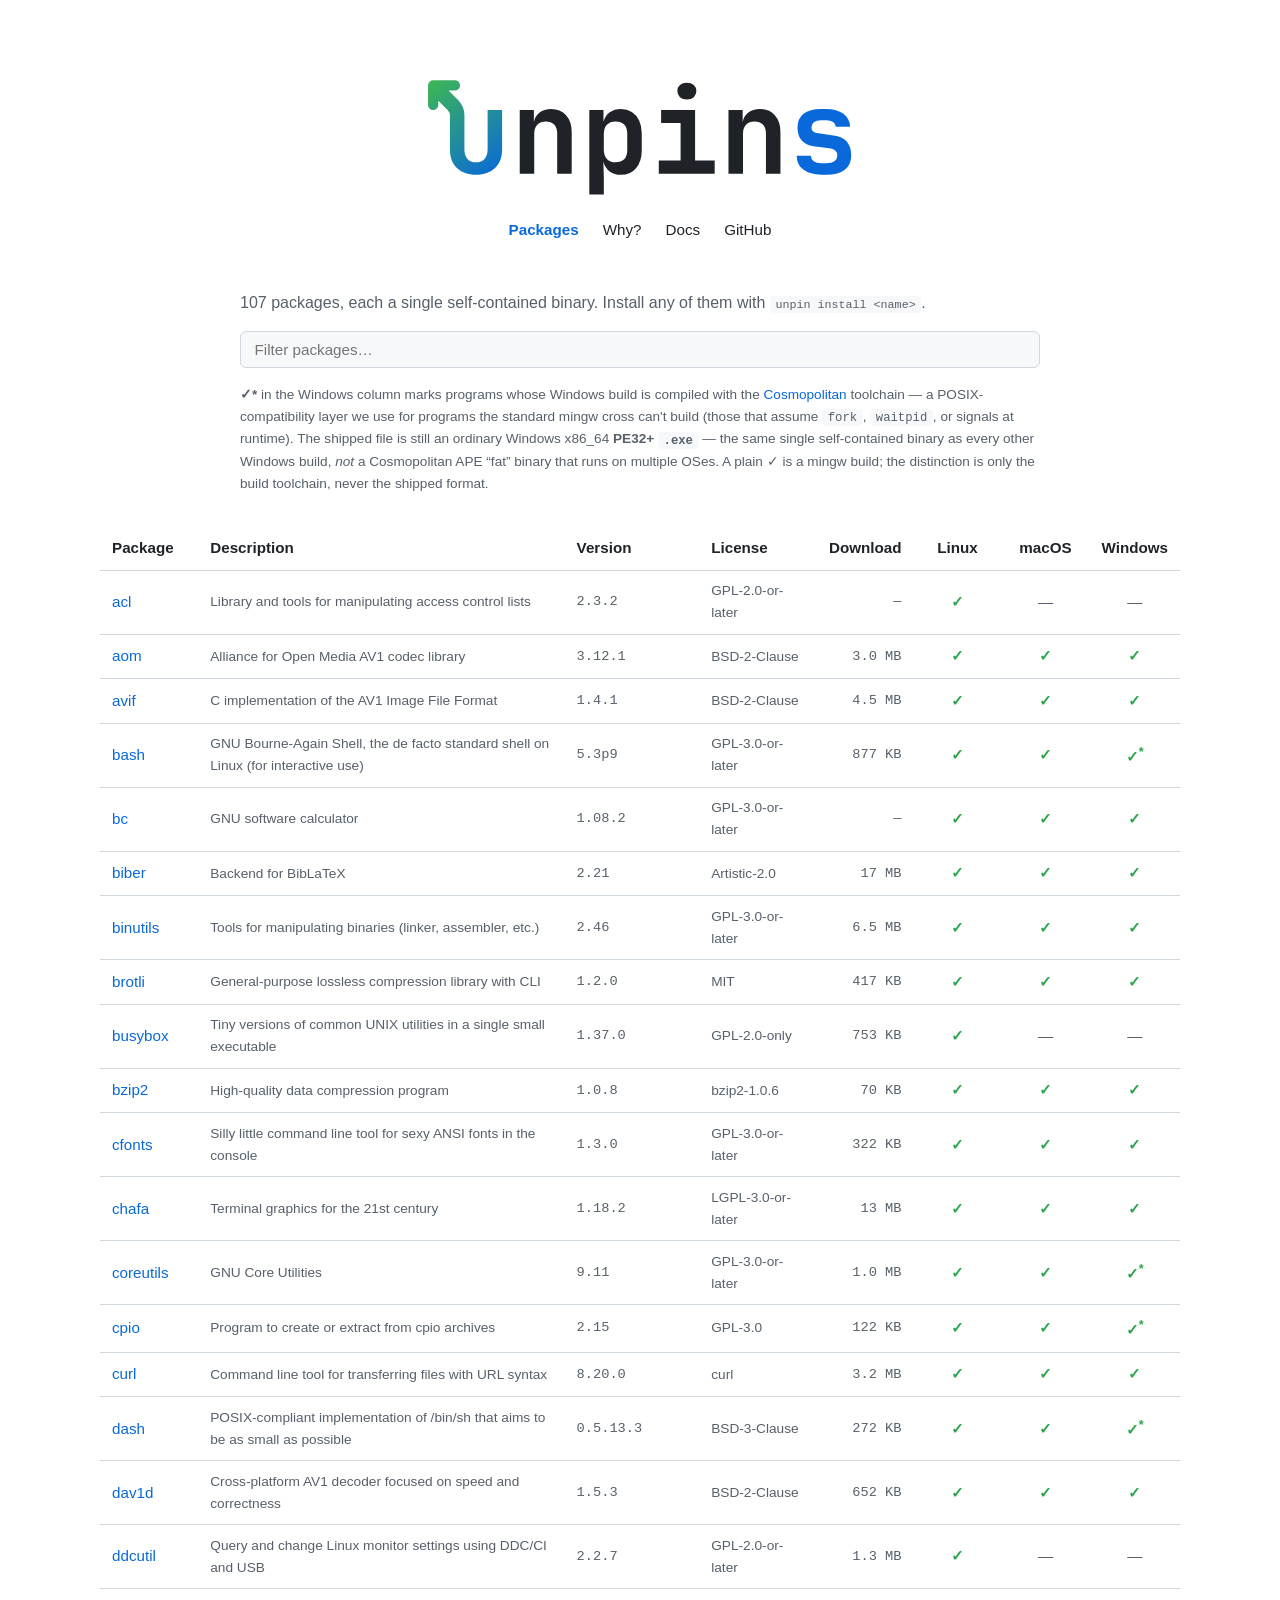
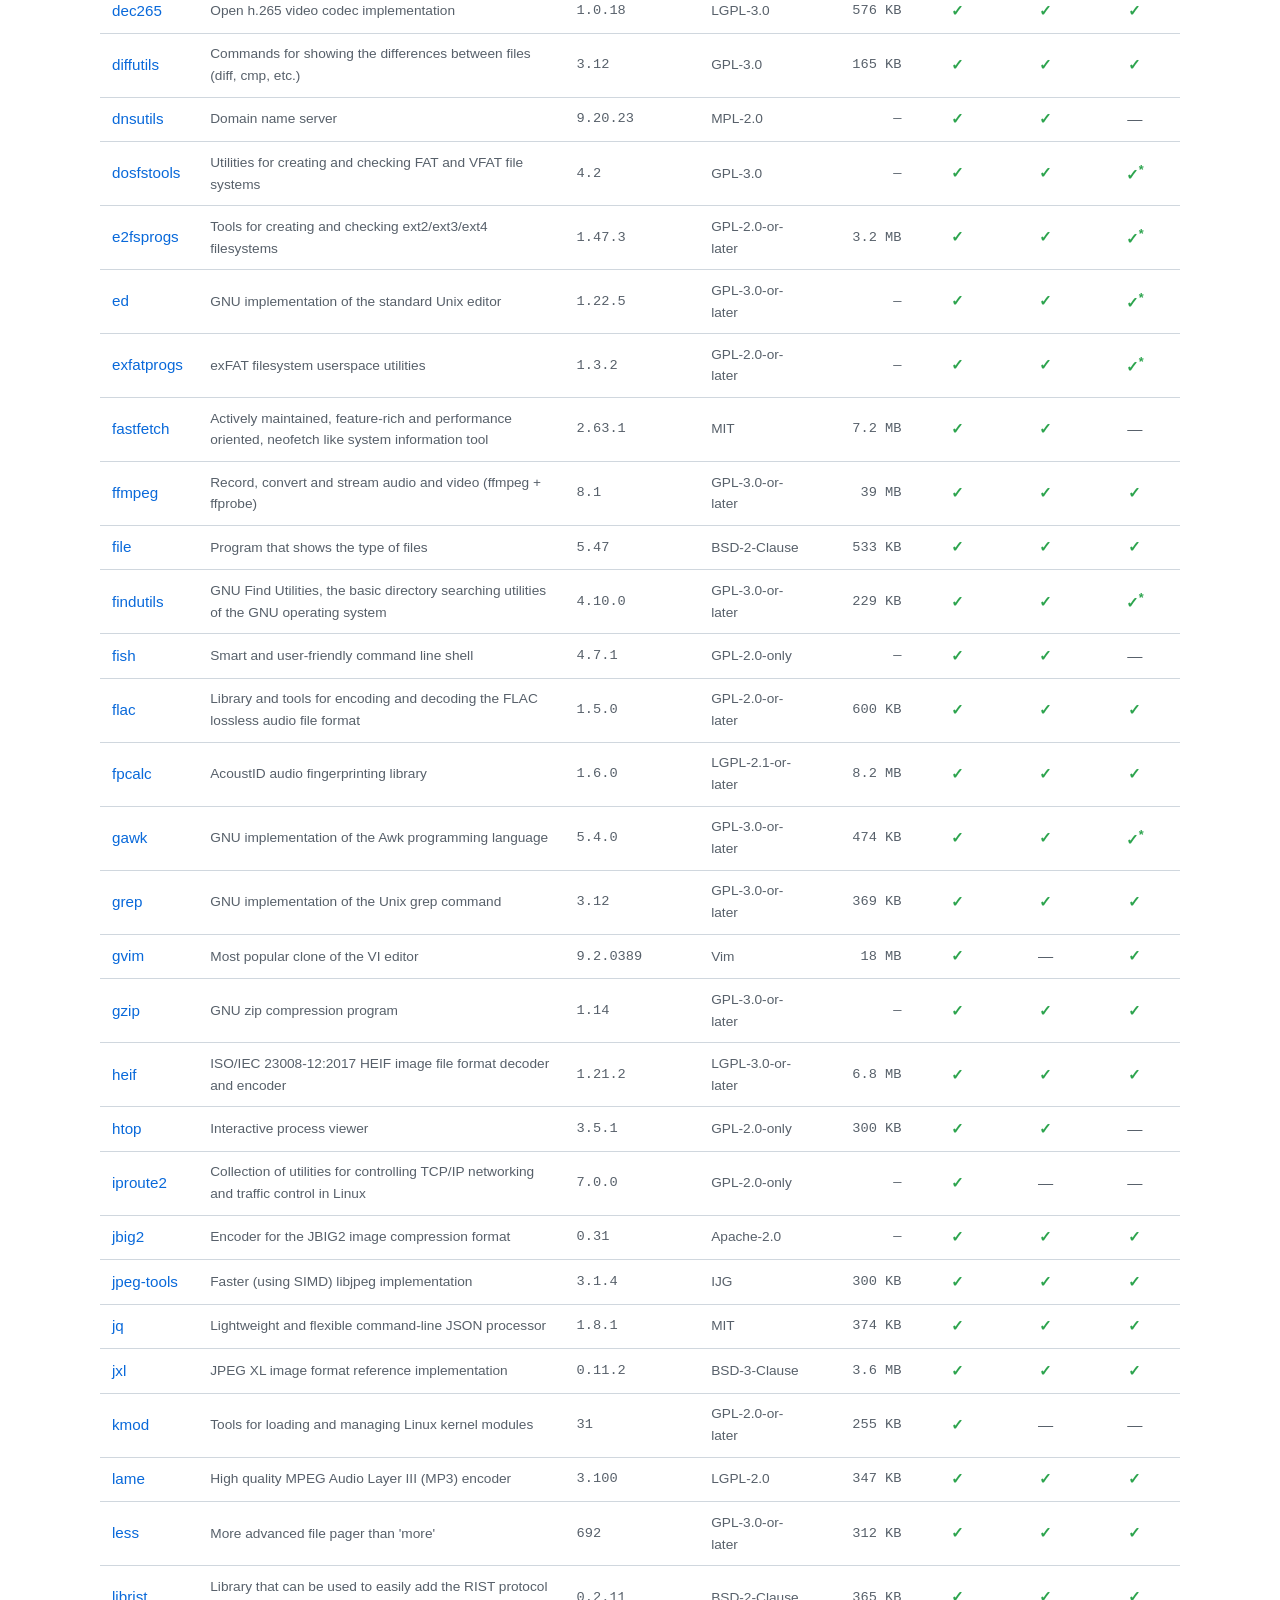
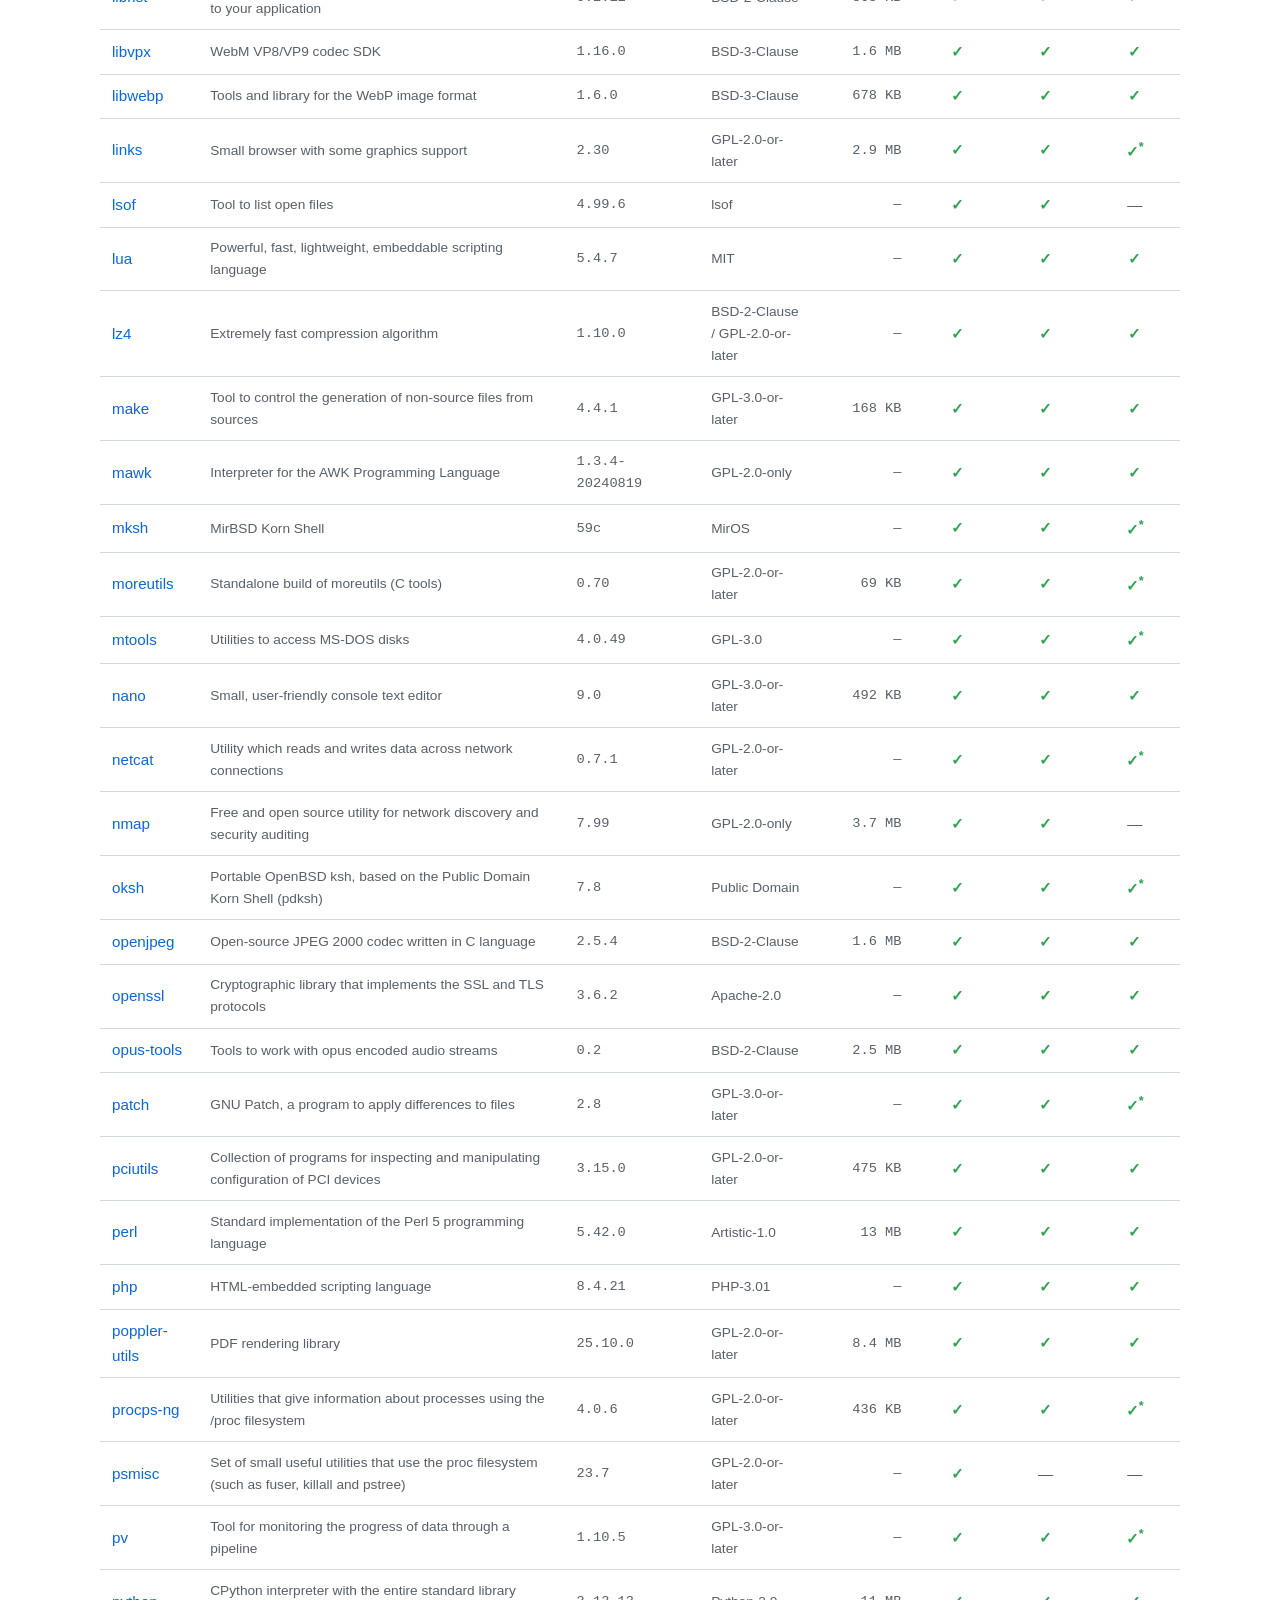
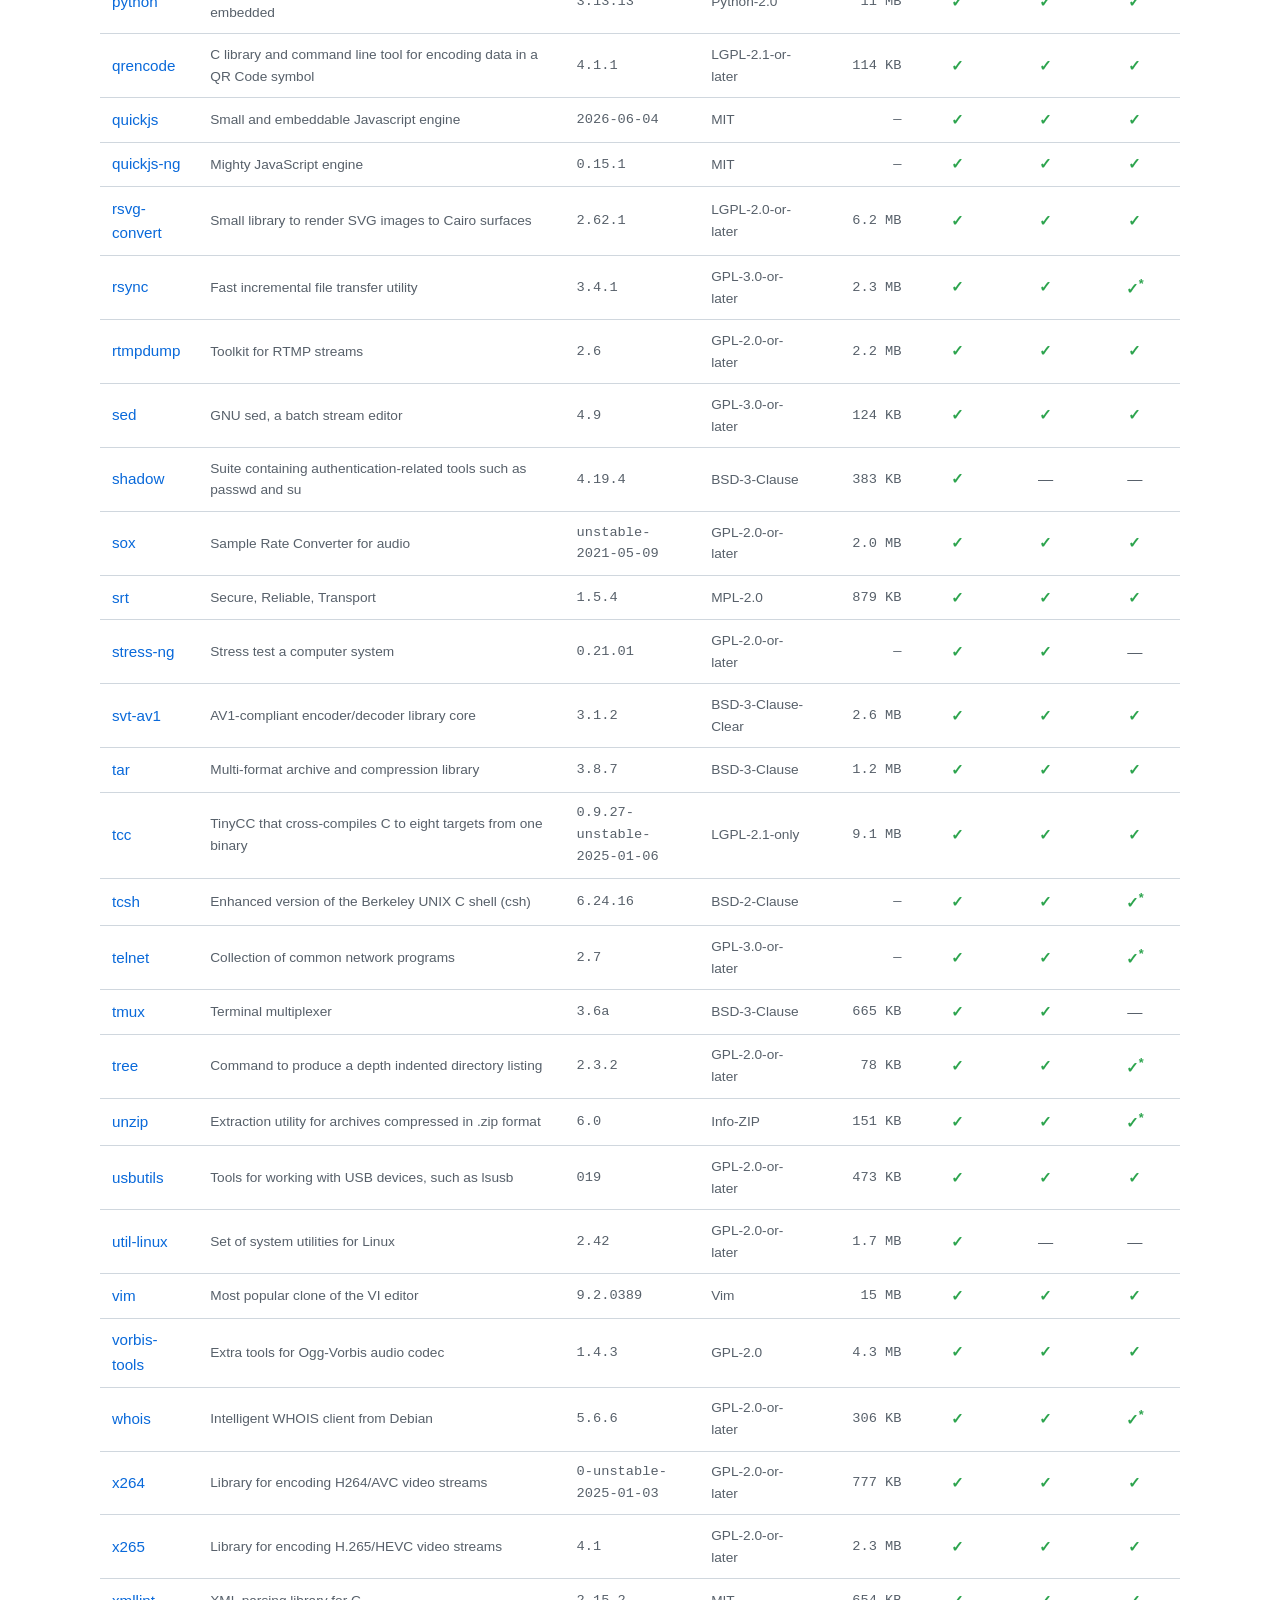
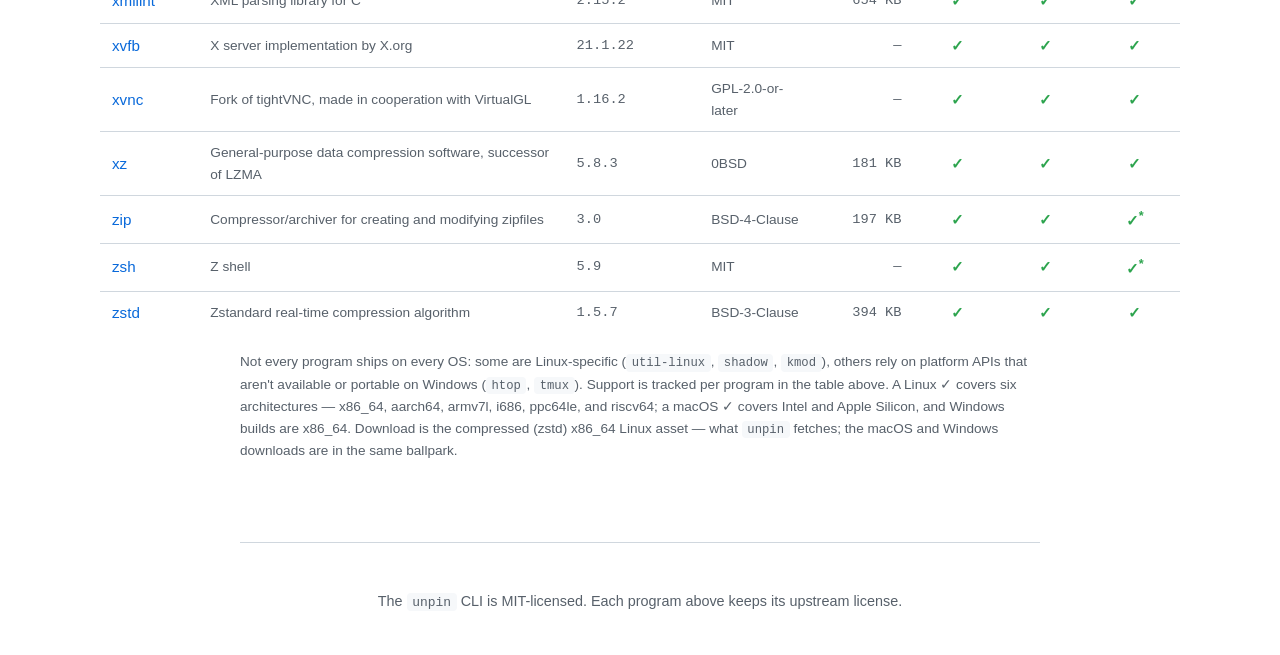
==== commit 4f728d44: "packages: add iproute2 and stress-ng Co-Authored-By: Claude Opus 5.5 (1M context) <noreply@anthropic" ====
--- a/packages.html
+++ b/packages.html
@@ -4,11 +4,11 @@
     <meta charset="UTF-8">
     <meta name="viewport" content="width=device-width, initial-scale=1.0">
     <title>unpins — available packages</title>
-    <meta name="description" content="The unpins catalog: 105 programs built as single self-contained binaries for Linux, macOS, and Windows — htop, ffmpeg, python, vim, jq, and more.">
+    <meta name="description" content="The unpins catalog: 107 programs built as single self-contained binaries for Linux, macOS, and Windows — htop, ffmpeg, python, vim, jq, and more.">
     <meta property="og:type" content="website">
     <meta property="og:url" content="https://unpins.org/packages.html">
     <meta property="og:title" content="unpins — available packages">
-    <meta property="og:description" content="The unpins catalog: 105 programs built as single self-contained binaries for Linux, macOS, and Windows — htop, ffmpeg, python, vim, jq, and more.">
+    <meta property="og:description" content="The unpins catalog: 107 programs built as single self-contained binaries for Linux, macOS, and Windows — htop, ffmpeg, python, vim, jq, and more.">
     <meta property="og:image" content="https://unpins.org/og.png">
     <meta property="og:image:width" content="1200">
     <meta property="og:image:height" content="630">
@@ -29,7 +29,7 @@
       </header>
 
       <section>
-        <p class="pkg-count">105 packages, each a single self-contained binary. Install any of them with <code>unpin install &lt;name&gt;</code>.</p>
+        <p class="pkg-count">107 packages, each a single self-contained binary. Install any of them with <code>unpin install &lt;name&gt;</code>.</p>
         <input type="search" id="pkg-filter" class="pkg-filter" placeholder="Filter packages…" aria-label="Filter packages">
         <p class="pkg-note cosmo-note">
           <strong>✓*</strong> in the Windows column marks programs whose Windows build is compiled with the <a href="https://github.com/jart/cosmopolitan">Cosmopolitan</a> toolchain — a POSIX-compatibility layer we use for programs the standard mingw cross can't build (those that assume <code>fork</code>, <code>waitpid</code>, or signals at runtime). The shipped file is still an ordinary Windows&nbsp;x86_64 <strong>PE32+ <code>.exe</code></strong> — the same single self-contained binary as every other Windows build, <em>not</em> a Cosmopolitan APE&nbsp;“fat”&nbsp;binary that runs on multiple OSes. A plain&nbsp;✓ is a mingw build; the distinction is only the build toolchain, never the shipped format.
@@ -87,6 +87,7 @@
             <tr><td><a href="https://github.com/unpins/gzip">gzip</a></td><td class="desc">GNU zip compression program</td><td class="version">1.14</td><td class="license">GPL-3.0-or-later</td><td class="size">—</td><td class="os yes"><span aria-hidden="true">✓</span><span class="sr-only">yes</span></td><td class="os yes"><span aria-hidden="true">✓</span><span class="sr-only">yes</span></td><td class="os yes"><span aria-hidden="true">✓</span><span class="sr-only">yes</span></td></tr>
             <tr><td><a href="https://github.com/unpins/heif">heif</a></td><td class="desc">ISO/IEC 23008-12:2017 HEIF image file format decoder and encoder</td><td class="version">1.21.2</td><td class="license">LGPL-3.0-or-later</td><td class="size">6.8 MB</td><td class="os yes"><span aria-hidden="true">✓</span><span class="sr-only">yes</span></td><td class="os yes"><span aria-hidden="true">✓</span><span class="sr-only">yes</span></td><td class="os yes"><span aria-hidden="true">✓</span><span class="sr-only">yes</span></td></tr>
             <tr><td><a href="https://github.com/unpins/htop">htop</a></td><td class="desc">Interactive process viewer</td><td class="version">3.5.1</td><td class="license">GPL-2.0-only</td><td class="size">300 KB</td><td class="os yes"><span aria-hidden="true">✓</span><span class="sr-only">yes</span></td><td class="os yes"><span aria-hidden="true">✓</span><span class="sr-only">yes</span></td><td class="os"><span aria-hidden="true">—</span><span class="sr-only">no</span></td></tr>
+            <tr><td><a href="https://github.com/unpins/iproute2">iproute2</a></td><td class="desc">Collection of utilities for controlling TCP/IP networking and traffic control in Linux</td><td class="version">7.0.0</td><td class="license">GPL-2.0-only</td><td class="size">—</td><td class="os yes"><span aria-hidden="true">✓</span><span class="sr-only">yes</span></td><td class="os"><span aria-hidden="true">—</span><span class="sr-only">no</span></td><td class="os"><span aria-hidden="true">—</span><span class="sr-only">no</span></td></tr>
             <tr><td><a href="https://github.com/unpins/jbig2">jbig2</a></td><td class="desc">Encoder for the JBIG2 image compression format</td><td class="version">0.31</td><td class="license">Apache-2.0</td><td class="size">—</td><td class="os yes"><span aria-hidden="true">✓</span><span class="sr-only">yes</span></td><td class="os yes"><span aria-hidden="true">✓</span><span class="sr-only">yes</span></td><td class="os yes"><span aria-hidden="true">✓</span><span class="sr-only">yes</span></td></tr>
             <tr><td><a href="https://github.com/unpins/jpeg-tools">jpeg-tools</a></td><td class="desc">Faster (using SIMD) libjpeg implementation</td><td class="version">3.1.4</td><td class="license">IJG</td><td class="size">300 KB</td><td class="os yes"><span aria-hidden="true">✓</span><span class="sr-only">yes</span></td><td class="os yes"><span aria-hidden="true">✓</span><span class="sr-only">yes</span></td><td class="os yes"><span aria-hidden="true">✓</span><span class="sr-only">yes</span></td></tr>
             <tr><td><a href="https://github.com/unpins/jq">jq</a></td><td class="desc">Lightweight and flexible command-line JSON processor</td><td class="version">1.8.1</td><td class="license">MIT</td><td class="size">374 KB</td><td class="os yes"><span aria-hidden="true">✓</span><span class="sr-only">yes</span></td><td class="os yes"><span aria-hidden="true">✓</span><span class="sr-only">yes</span></td><td class="os yes"><span aria-hidden="true">✓</span><span class="sr-only">yes</span></td></tr>
@@ -132,6 +133,7 @@
             <tr><td><a href="https://github.com/unpins/shadow">shadow</a></td><td class="desc">Suite containing authentication-related tools such as passwd and su</td><td class="version">4.19.4</td><td class="license">BSD-3-Clause</td><td class="size">383 KB</td><td class="os yes"><span aria-hidden="true">✓</span><span class="sr-only">yes</span></td><td class="os"><span aria-hidden="true">—</span><span class="sr-only">no</span></td><td class="os"><span aria-hidden="true">—</span><span class="sr-only">no</span></td></tr>
             <tr><td><a href="https://github.com/unpins/sox">sox</a></td><td class="desc">Sample Rate Converter for audio</td><td class="version">unstable-2021-05-09</td><td class="license">GPL-2.0-or-later</td><td class="size">2.0 MB</td><td class="os yes"><span aria-hidden="true">✓</span><span class="sr-only">yes</span></td><td class="os yes"><span aria-hidden="true">✓</span><span class="sr-only">yes</span></td><td class="os yes"><span aria-hidden="true">✓</span><span class="sr-only">yes</span></td></tr>
             <tr><td><a href="https://github.com/unpins/srt">srt</a></td><td class="desc">Secure, Reliable, Transport</td><td class="version">1.5.4</td><td class="license">MPL-2.0</td><td class="size">879 KB</td><td class="os yes"><span aria-hidden="true">✓</span><span class="sr-only">yes</span></td><td class="os yes"><span aria-hidden="true">✓</span><span class="sr-only">yes</span></td><td class="os yes"><span aria-hidden="true">✓</span><span class="sr-only">yes</span></td></tr>
+            <tr><td><a href="https://github.com/unpins/stress-ng">stress-ng</a></td><td class="desc">Stress test a computer system</td><td class="version">0.21.01</td><td class="license">GPL-2.0-or-later</td><td class="size">—</td><td class="os yes"><span aria-hidden="true">✓</span><span class="sr-only">yes</span></td><td class="os yes"><span aria-hidden="true">✓</span><span class="sr-only">yes</span></td><td class="os"><span aria-hidden="true">—</span><span class="sr-only">no</span></td></tr>
             <tr><td><a href="https://github.com/unpins/svt-av1">svt-av1</a></td><td class="desc">AV1-compliant encoder/decoder library core</td><td class="version">3.1.2</td><td class="license">BSD-3-Clause-Clear</td><td class="size">2.6 MB</td><td class="os yes"><span aria-hidden="true">✓</span><span class="sr-only">yes</span></td><td class="os yes"><span aria-hidden="true">✓</span><span class="sr-only">yes</span></td><td class="os yes"><span aria-hidden="true">✓</span><span class="sr-only">yes</span></td></tr>
             <tr><td><a href="https://github.com/unpins/tar">tar</a></td><td class="desc">Multi-format archive and compression library</td><td class="version">3.8.7</td><td class="license">BSD-3-Clause</td><td class="size">1.2 MB</td><td class="os yes"><span aria-hidden="true">✓</span><span class="sr-only">yes</span></td><td class="os yes"><span aria-hidden="true">✓</span><span class="sr-only">yes</span></td><td class="os yes"><span aria-hidden="true">✓</span><span class="sr-only">yes</span></td></tr>
             <tr><td><a href="https://github.com/unpins/tcc">tcc</a></td><td class="desc">TinyCC that cross-compiles C to eight targets from one binary</td><td class="version">0.9.27-unstable-2025-01-06</td><td class="license">LGPL-2.1-only</td><td class="size">9.1 MB</td><td class="os yes"><span aria-hidden="true">✓</span><span class="sr-only">yes</span></td><td class="os yes"><span aria-hidden="true">✓</span><span class="sr-only">yes</span></td><td class="os yes"><span aria-hidden="true">✓</span><span class="sr-only">yes</span></td></tr>
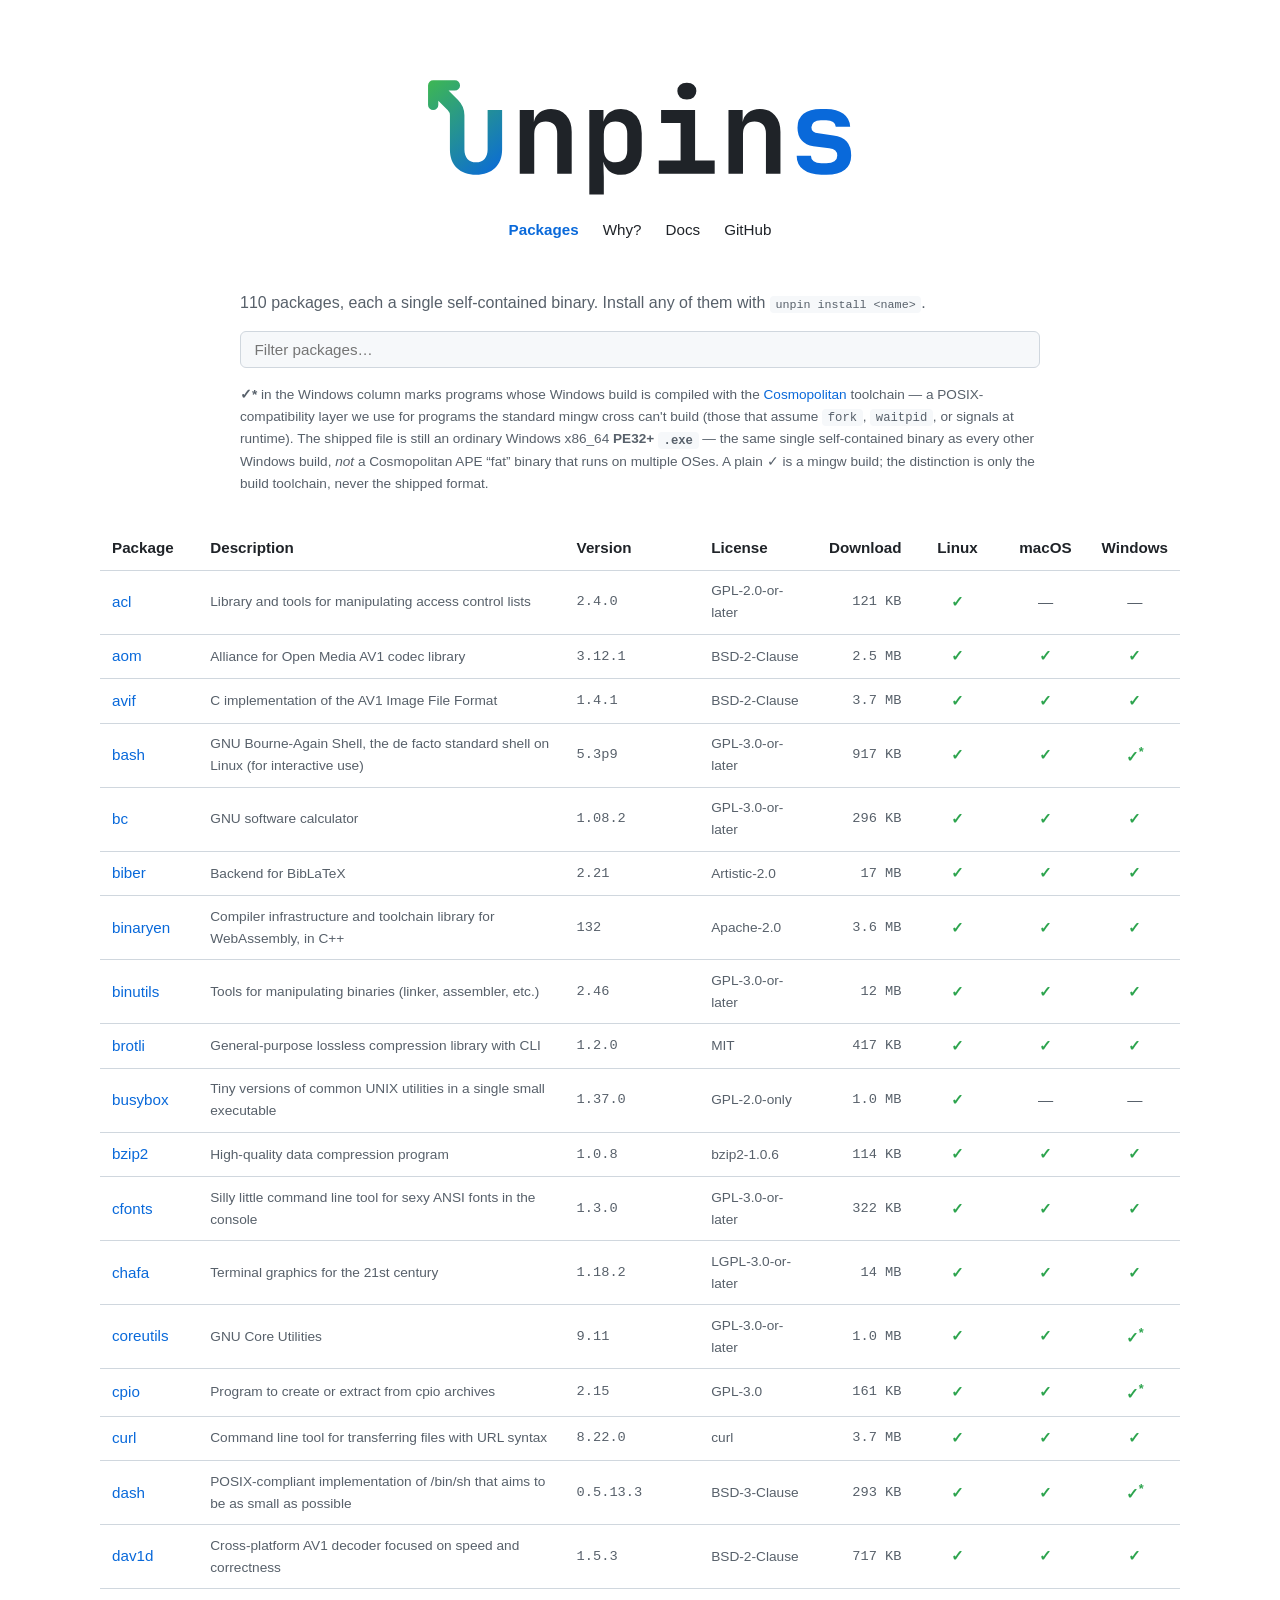
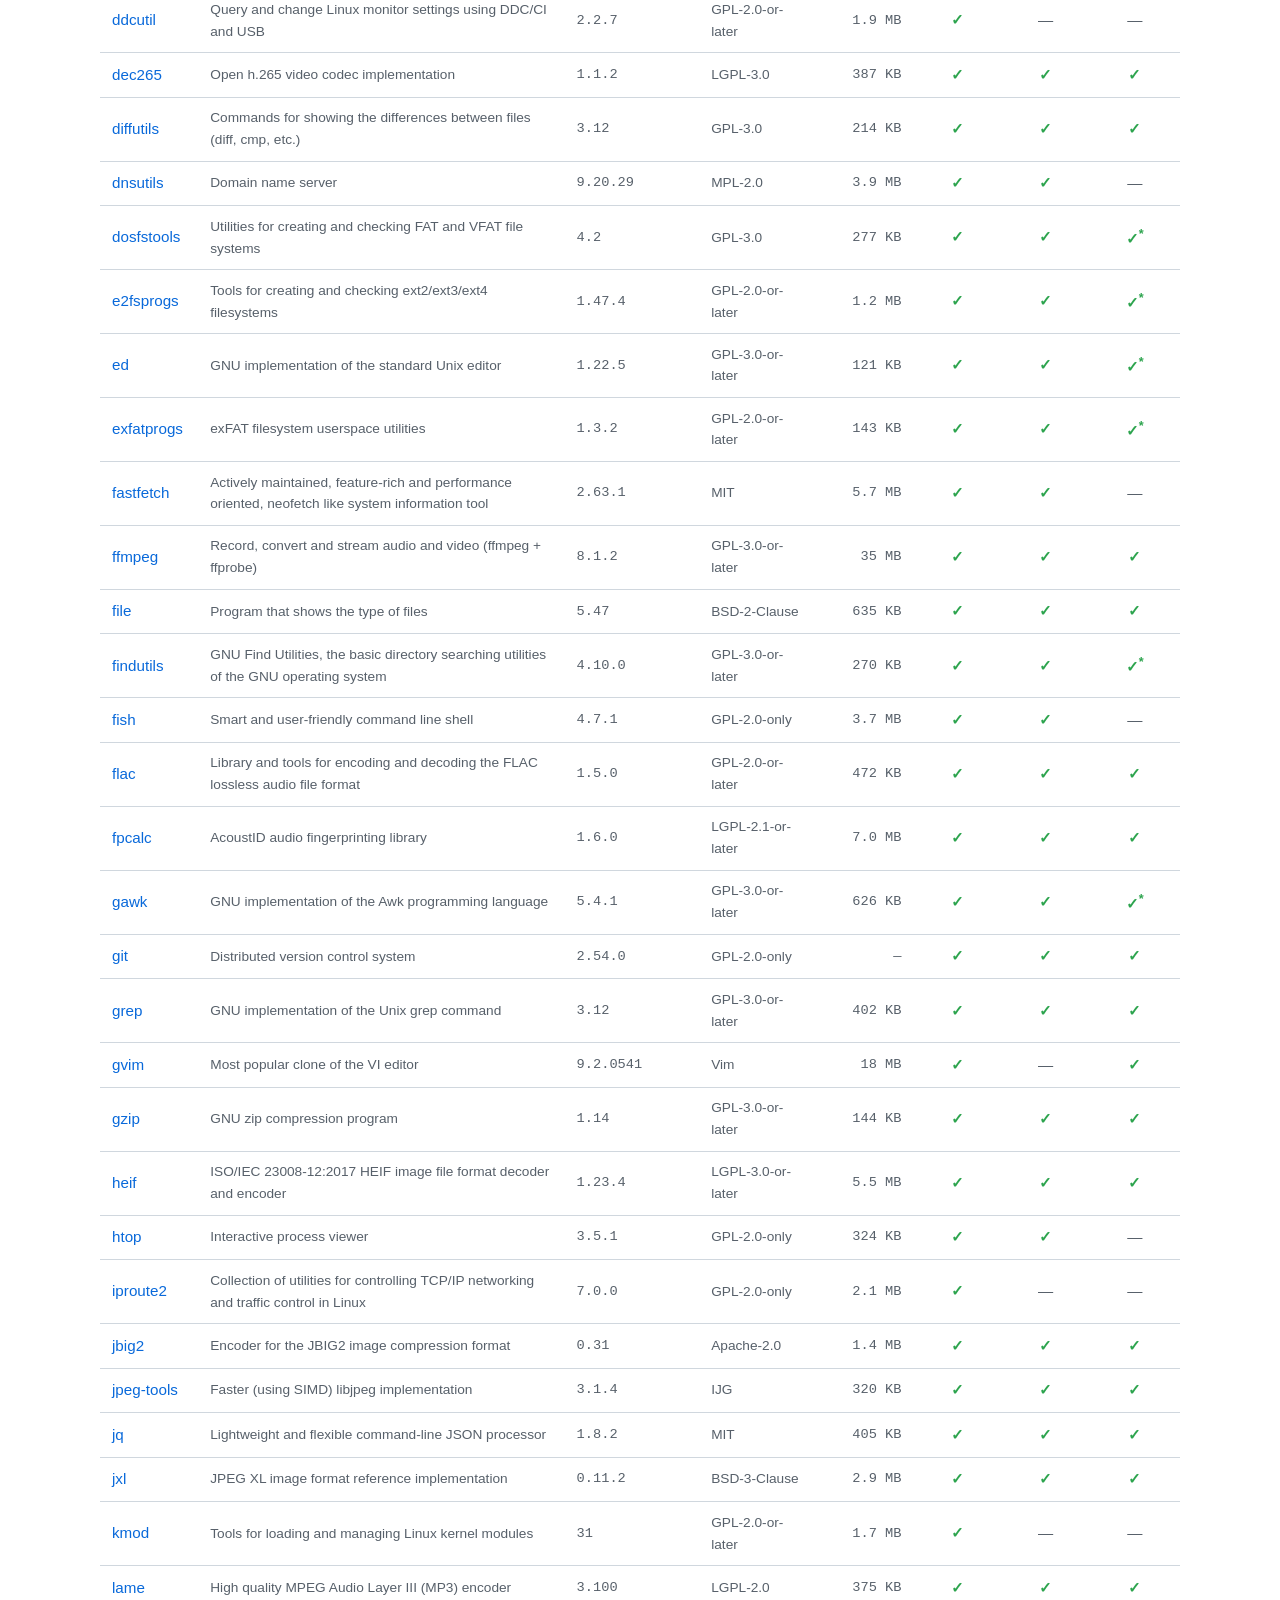
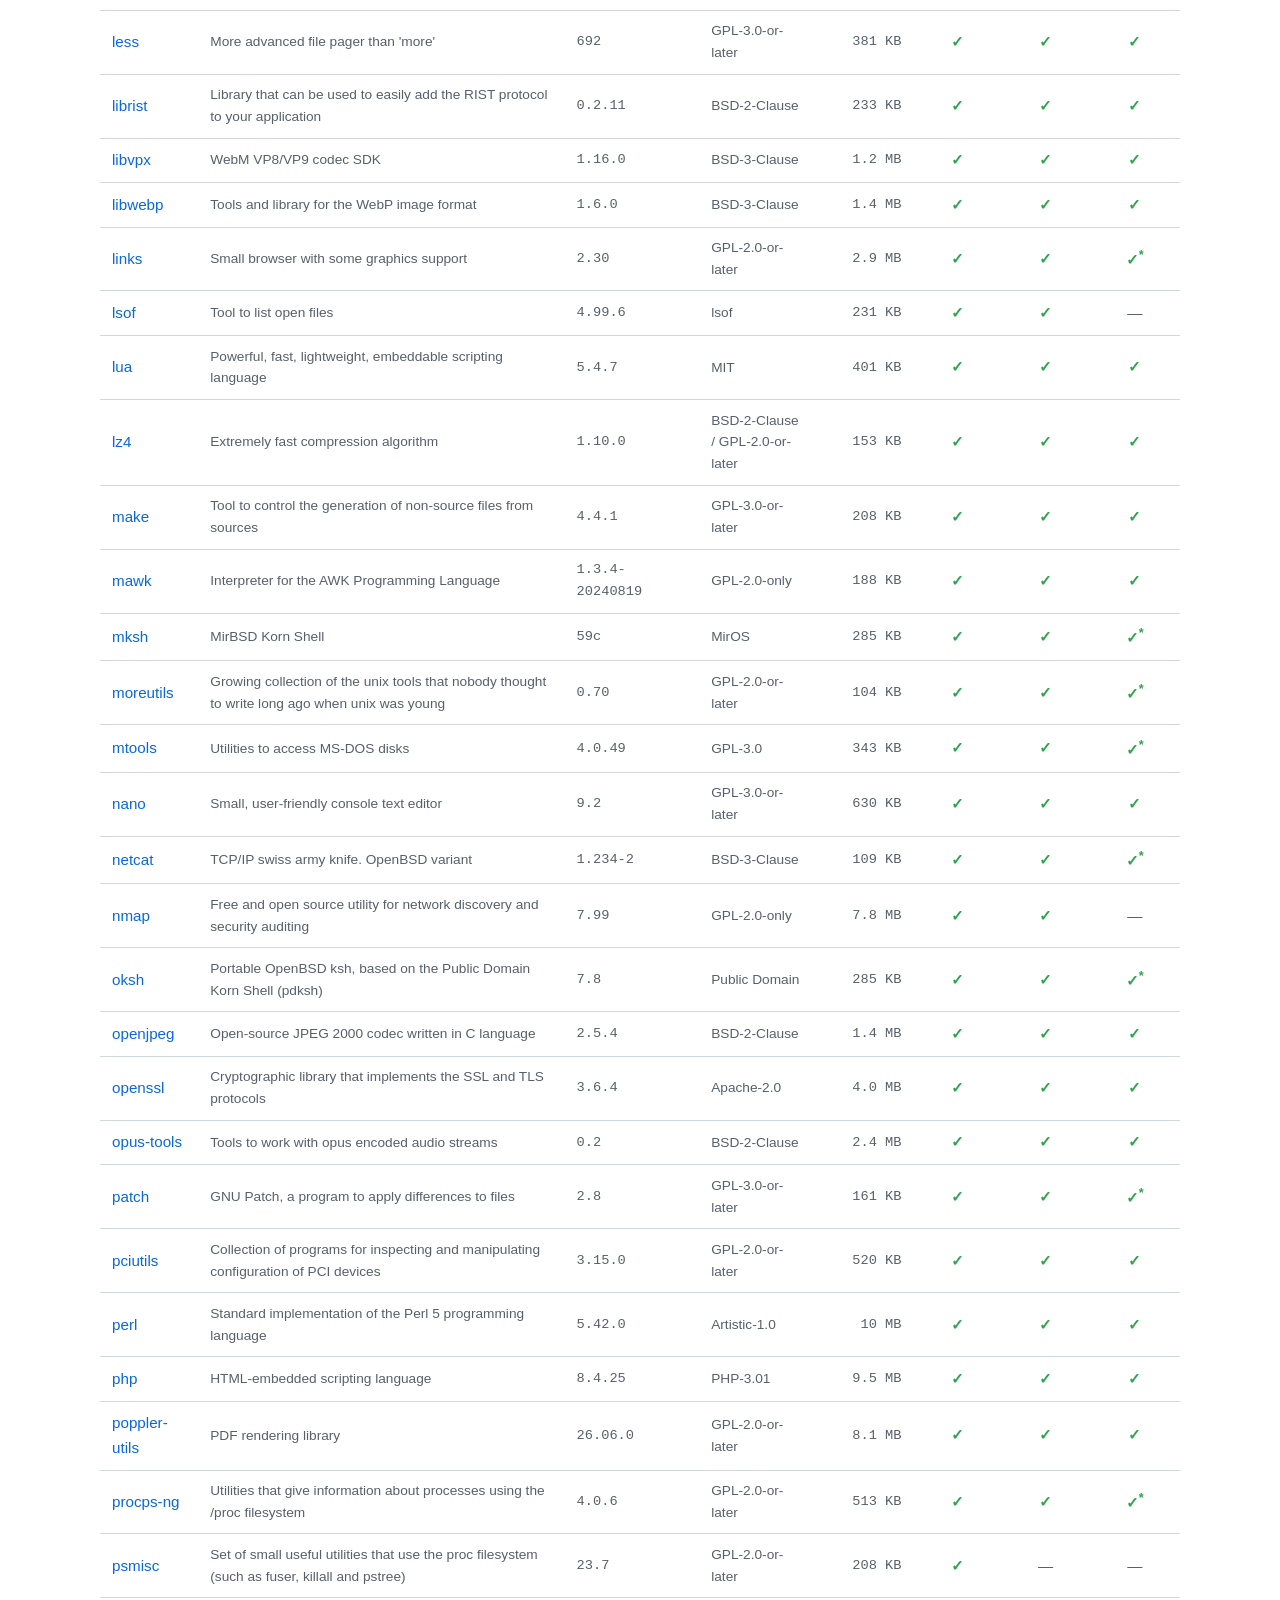
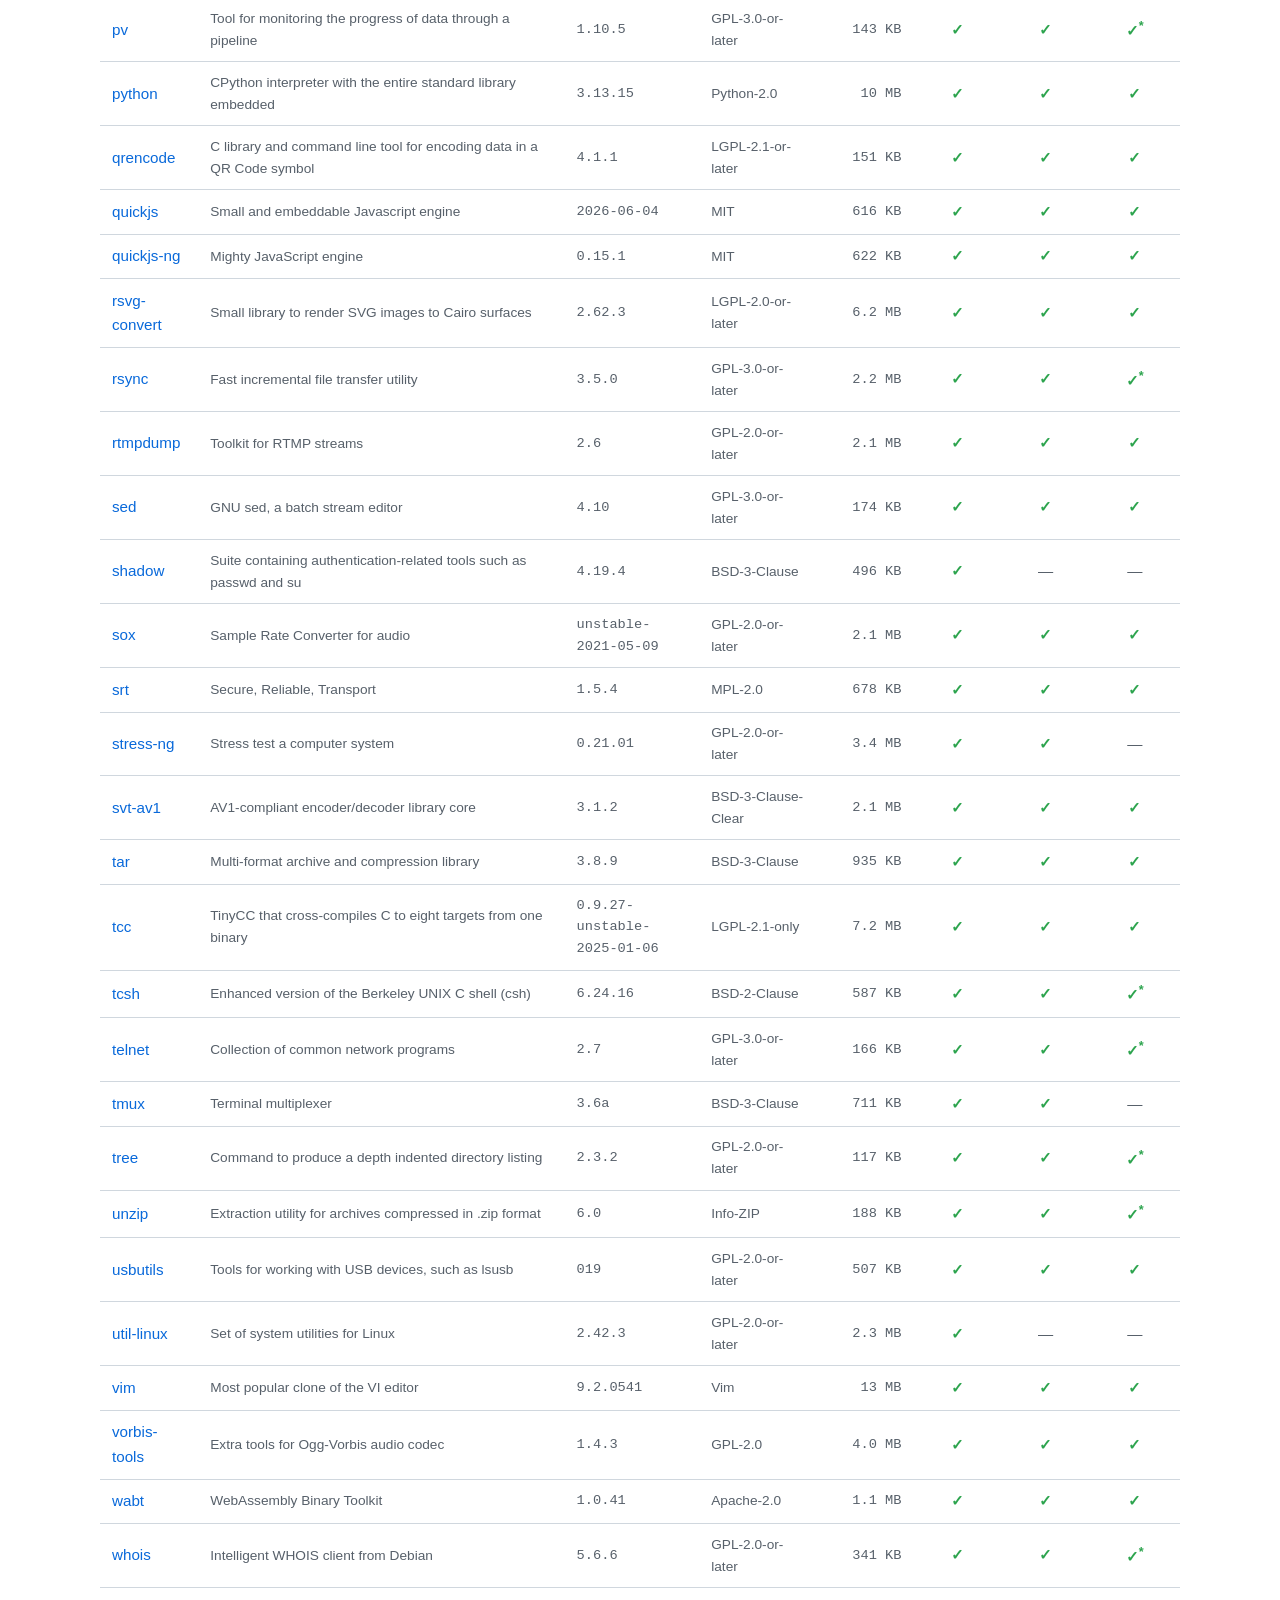
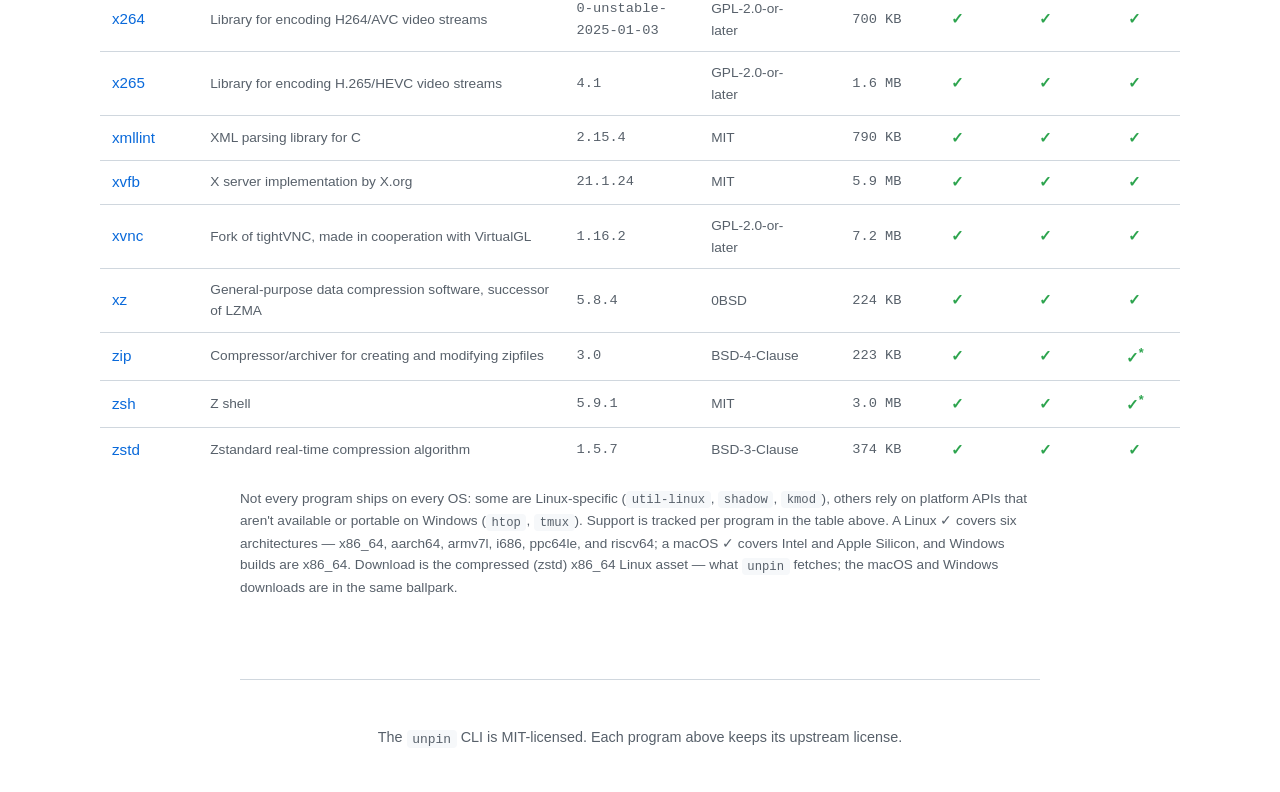
==== commit 20c29c50: "Regenerate the package and status pages git joins the catalog (no release yet, so no size), along wi" ====
--- a/packages.html
+++ b/packages.html
@@ -4,11 +4,11 @@
     <meta charset="UTF-8">
     <meta name="viewport" content="width=device-width, initial-scale=1.0">
     <title>unpins — available packages</title>
-    <meta name="description" content="The unpins catalog: 107 programs built as single self-contained binaries for Linux, macOS, and Windows — htop, ffmpeg, python, vim, jq, and more.">
+    <meta name="description" content="The unpins catalog: 110 programs built as single self-contained binaries for Linux, macOS, and Windows — htop, ffmpeg, python, vim, jq, and more.">
     <meta property="og:type" content="website">
     <meta property="og:url" content="https://unpins.org/packages.html">
     <meta property="og:title" content="unpins — available packages">
-    <meta property="og:description" content="The unpins catalog: 107 programs built as single self-contained binaries for Linux, macOS, and Windows — htop, ffmpeg, python, vim, jq, and more.">
+    <meta property="og:description" content="The unpins catalog: 110 programs built as single self-contained binaries for Linux, macOS, and Windows — htop, ffmpeg, python, vim, jq, and more.">
     <meta property="og:image" content="https://unpins.org/og.png">
     <meta property="og:image:width" content="1200">
     <meta property="og:image:height" content="630">
@@ -29,7 +29,7 @@
       </header>
 
       <section>
-        <p class="pkg-count">107 packages, each a single self-contained binary. Install any of them with <code>unpin install &lt;name&gt;</code>.</p>
+        <p class="pkg-count">110 packages, each a single self-contained binary. Install any of them with <code>unpin install &lt;name&gt;</code>.</p>
         <input type="search" id="pkg-filter" class="pkg-filter" placeholder="Filter packages…" aria-label="Filter packages">
         <p class="pkg-note cosmo-note">
           <strong>✓*</strong> in the Windows column marks programs whose Windows build is compiled with the <a href="https://github.com/jart/cosmopolitan">Cosmopolitan</a> toolchain — a POSIX-compatibility layer we use for programs the standard mingw cross can't build (those that assume <code>fork</code>, <code>waitpid</code>, or signals at runtime). The shipped file is still an ordinary Windows&nbsp;x86_64 <strong>PE32+ <code>.exe</code></strong> — the same single self-contained binary as every other Windows build, <em>not</em> a Cosmopolitan APE&nbsp;“fat”&nbsp;binary that runs on multiple OSes. A plain&nbsp;✓ is a mingw build; the distinction is only the build toolchain, never the shipped format.
@@ -49,113 +49,116 @@
             </tr>
           </thead>
           <tbody>
-            <tr><td><a href="https://github.com/unpins/acl">acl</a></td><td class="desc">Library and tools for manipulating access control lists</td><td class="version">2.3.2</td><td class="license">GPL-2.0-or-later</td><td class="size">—</td><td class="os yes"><span aria-hidden="true">✓</span><span class="sr-only">yes</span></td><td class="os"><span aria-hidden="true">—</span><span class="sr-only">no</span></td><td class="os"><span aria-hidden="true">—</span><span class="sr-only">no</span></td></tr>
-            <tr><td><a href="https://github.com/unpins/aom">aom</a></td><td class="desc">Alliance for Open Media AV1 codec library</td><td class="version">3.12.1</td><td class="license">BSD-2-Clause</td><td class="size">3.0 MB</td><td class="os yes"><span aria-hidden="true">✓</span><span class="sr-only">yes</span></td><td class="os yes"><span aria-hidden="true">✓</span><span class="sr-only">yes</span></td><td class="os yes"><span aria-hidden="true">✓</span><span class="sr-only">yes</span></td></tr>
-            <tr><td><a href="https://github.com/unpins/avif">avif</a></td><td class="desc">C implementation of the AV1 Image File Format</td><td class="version">1.4.1</td><td class="license">BSD-2-Clause</td><td class="size">4.5 MB</td><td class="os yes"><span aria-hidden="true">✓</span><span class="sr-only">yes</span></td><td class="os yes"><span aria-hidden="true">✓</span><span class="sr-only">yes</span></td><td class="os yes"><span aria-hidden="true">✓</span><span class="sr-only">yes</span></td></tr>
-            <tr><td><a href="https://github.com/unpins/bash">bash</a></td><td class="desc">GNU Bourne-Again Shell, the de facto standard shell on Linux (for interactive use)</td><td class="version">5.3p9</td><td class="license">GPL-3.0-or-later</td><td class="size">877 KB</td><td class="os yes"><span aria-hidden="true">✓</span><span class="sr-only">yes</span></td><td class="os yes"><span aria-hidden="true">✓</span><span class="sr-only">yes</span></td><td class="os yes"><span aria-hidden="true">✓<sup>*</sup></span><span class="sr-only">yes, built with Cosmopolitan</span></td></tr>
-            <tr><td><a href="https://github.com/unpins/bc">bc</a></td><td class="desc">GNU software calculator</td><td class="version">1.08.2</td><td class="license">GPL-3.0-or-later</td><td class="size">—</td><td class="os yes"><span aria-hidden="true">✓</span><span class="sr-only">yes</span></td><td class="os yes"><span aria-hidden="true">✓</span><span class="sr-only">yes</span></td><td class="os yes"><span aria-hidden="true">✓</span><span class="sr-only">yes</span></td></tr>
+            <tr><td><a href="https://github.com/unpins/acl">acl</a></td><td class="desc">Library and tools for manipulating access control lists</td><td class="version">2.4.0</td><td class="license">GPL-2.0-or-later</td><td class="size">121 KB</td><td class="os yes"><span aria-hidden="true">✓</span><span class="sr-only">yes</span></td><td class="os"><span aria-hidden="true">—</span><span class="sr-only">no</span></td><td class="os"><span aria-hidden="true">—</span><span class="sr-only">no</span></td></tr>
+            <tr><td><a href="https://github.com/unpins/aom">aom</a></td><td class="desc">Alliance for Open Media AV1 codec library</td><td class="version">3.12.1</td><td class="license">BSD-2-Clause</td><td class="size">2.5 MB</td><td class="os yes"><span aria-hidden="true">✓</span><span class="sr-only">yes</span></td><td class="os yes"><span aria-hidden="true">✓</span><span class="sr-only">yes</span></td><td class="os yes"><span aria-hidden="true">✓</span><span class="sr-only">yes</span></td></tr>
+            <tr><td><a href="https://github.com/unpins/avif">avif</a></td><td class="desc">C implementation of the AV1 Image File Format</td><td class="version">1.4.1</td><td class="license">BSD-2-Clause</td><td class="size">3.7 MB</td><td class="os yes"><span aria-hidden="true">✓</span><span class="sr-only">yes</span></td><td class="os yes"><span aria-hidden="true">✓</span><span class="sr-only">yes</span></td><td class="os yes"><span aria-hidden="true">✓</span><span class="sr-only">yes</span></td></tr>
+            <tr><td><a href="https://github.com/unpins/bash">bash</a></td><td class="desc">GNU Bourne-Again Shell, the de facto standard shell on Linux (for interactive use)</td><td class="version">5.3p9</td><td class="license">GPL-3.0-or-later</td><td class="size">917 KB</td><td class="os yes"><span aria-hidden="true">✓</span><span class="sr-only">yes</span></td><td class="os yes"><span aria-hidden="true">✓</span><span class="sr-only">yes</span></td><td class="os yes"><span aria-hidden="true">✓<sup>*</sup></span><span class="sr-only">yes, built with Cosmopolitan</span></td></tr>
+            <tr><td><a href="https://github.com/unpins/bc">bc</a></td><td class="desc">GNU software calculator</td><td class="version">1.08.2</td><td class="license">GPL-3.0-or-later</td><td class="size">296 KB</td><td class="os yes"><span aria-hidden="true">✓</span><span class="sr-only">yes</span></td><td class="os yes"><span aria-hidden="true">✓</span><span class="sr-only">yes</span></td><td class="os yes"><span aria-hidden="true">✓</span><span class="sr-only">yes</span></td></tr>
             <tr><td><a href="https://github.com/unpins/biber">biber</a></td><td class="desc">Backend for BibLaTeX</td><td class="version">2.21</td><td class="license">Artistic-2.0</td><td class="size">17 MB</td><td class="os yes"><span aria-hidden="true">✓</span><span class="sr-only">yes</span></td><td class="os yes"><span aria-hidden="true">✓</span><span class="sr-only">yes</span></td><td class="os yes"><span aria-hidden="true">✓</span><span class="sr-only">yes</span></td></tr>
-            <tr><td><a href="https://github.com/unpins/binutils">binutils</a></td><td class="desc">Tools for manipulating binaries (linker, assembler, etc.)</td><td class="version">2.46</td><td class="license">GPL-3.0-or-later</td><td class="size">6.5 MB</td><td class="os yes"><span aria-hidden="true">✓</span><span class="sr-only">yes</span></td><td class="os yes"><span aria-hidden="true">✓</span><span class="sr-only">yes</span></td><td class="os yes"><span aria-hidden="true">✓</span><span class="sr-only">yes</span></td></tr>
+            <tr><td><a href="https://github.com/unpins/binaryen">binaryen</a></td><td class="desc">Compiler infrastructure and toolchain library for WebAssembly, in C++</td><td class="version">132</td><td class="license">Apache-2.0</td><td class="size">3.6 MB</td><td class="os yes"><span aria-hidden="true">✓</span><span class="sr-only">yes</span></td><td class="os yes"><span aria-hidden="true">✓</span><span class="sr-only">yes</span></td><td class="os yes"><span aria-hidden="true">✓</span><span class="sr-only">yes</span></td></tr>
+            <tr><td><a href="https://github.com/unpins/binutils">binutils</a></td><td class="desc">Tools for manipulating binaries (linker, assembler, etc.)</td><td class="version">2.46</td><td class="license">GPL-3.0-or-later</td><td class="size">12 MB</td><td class="os yes"><span aria-hidden="true">✓</span><span class="sr-only">yes</span></td><td class="os yes"><span aria-hidden="true">✓</span><span class="sr-only">yes</span></td><td class="os yes"><span aria-hidden="true">✓</span><span class="sr-only">yes</span></td></tr>
             <tr><td><a href="https://github.com/unpins/brotli">brotli</a></td><td class="desc">General-purpose lossless compression library with CLI</td><td class="version">1.2.0</td><td class="license">MIT</td><td class="size">417 KB</td><td class="os yes"><span aria-hidden="true">✓</span><span class="sr-only">yes</span></td><td class="os yes"><span aria-hidden="true">✓</span><span class="sr-only">yes</span></td><td class="os yes"><span aria-hidden="true">✓</span><span class="sr-only">yes</span></td></tr>
-            <tr><td><a href="https://github.com/unpins/busybox">busybox</a></td><td class="desc">Tiny versions of common UNIX utilities in a single small executable</td><td class="version">1.37.0</td><td class="license">GPL-2.0-only</td><td class="size">753 KB</td><td class="os yes"><span aria-hidden="true">✓</span><span class="sr-only">yes</span></td><td class="os"><span aria-hidden="true">—</span><span class="sr-only">no</span></td><td class="os"><span aria-hidden="true">—</span><span class="sr-only">no</span></td></tr>
-            <tr><td><a href="https://github.com/unpins/bzip2">bzip2</a></td><td class="desc">High-quality data compression program</td><td class="version">1.0.8</td><td class="license">bzip2-1.0.6</td><td class="size">70 KB</td><td class="os yes"><span aria-hidden="true">✓</span><span class="sr-only">yes</span></td><td class="os yes"><span aria-hidden="true">✓</span><span class="sr-only">yes</span></td><td class="os yes"><span aria-hidden="true">✓</span><span class="sr-only">yes</span></td></tr>
+            <tr><td><a href="https://github.com/unpins/busybox">busybox</a></td><td class="desc">Tiny versions of common UNIX utilities in a single small executable</td><td class="version">1.37.0</td><td class="license">GPL-2.0-only</td><td class="size">1.0 MB</td><td class="os yes"><span aria-hidden="true">✓</span><span class="sr-only">yes</span></td><td class="os"><span aria-hidden="true">—</span><span class="sr-only">no</span></td><td class="os"><span aria-hidden="true">—</span><span class="sr-only">no</span></td></tr>
+            <tr><td><a href="https://github.com/unpins/bzip2">bzip2</a></td><td class="desc">High-quality data compression program</td><td class="version">1.0.8</td><td class="license">bzip2-1.0.6</td><td class="size">114 KB</td><td class="os yes"><span aria-hidden="true">✓</span><span class="sr-only">yes</span></td><td class="os yes"><span aria-hidden="true">✓</span><span class="sr-only">yes</span></td><td class="os yes"><span aria-hidden="true">✓</span><span class="sr-only">yes</span></td></tr>
             <tr><td><a href="https://github.com/unpins/cfonts">cfonts</a></td><td class="desc">Silly little command line tool for sexy ANSI fonts in the console</td><td class="version">1.3.0</td><td class="license">GPL-3.0-or-later</td><td class="size">322 KB</td><td class="os yes"><span aria-hidden="true">✓</span><span class="sr-only">yes</span></td><td class="os yes"><span aria-hidden="true">✓</span><span class="sr-only">yes</span></td><td class="os yes"><span aria-hidden="true">✓</span><span class="sr-only">yes</span></td></tr>
-            <tr><td><a href="https://github.com/unpins/chafa">chafa</a></td><td class="desc">Terminal graphics for the 21st century</td><td class="version">1.18.2</td><td class="license">LGPL-3.0-or-later</td><td class="size">13 MB</td><td class="os yes"><span aria-hidden="true">✓</span><span class="sr-only">yes</span></td><td class="os yes"><span aria-hidden="true">✓</span><span class="sr-only">yes</span></td><td class="os yes"><span aria-hidden="true">✓</span><span class="sr-only">yes</span></td></tr>
+            <tr><td><a href="https://github.com/unpins/chafa">chafa</a></td><td class="desc">Terminal graphics for the 21st century</td><td class="version">1.18.2</td><td class="license">LGPL-3.0-or-later</td><td class="size">14 MB</td><td class="os yes"><span aria-hidden="true">✓</span><span class="sr-only">yes</span></td><td class="os yes"><span aria-hidden="true">✓</span><span class="sr-only">yes</span></td><td class="os yes"><span aria-hidden="true">✓</span><span class="sr-only">yes</span></td></tr>
             <tr><td><a href="https://github.com/unpins/coreutils">coreutils</a></td><td class="desc">GNU Core Utilities</td><td class="version">9.11</td><td class="license">GPL-3.0-or-later</td><td class="size">1.0 MB</td><td class="os yes"><span aria-hidden="true">✓</span><span class="sr-only">yes</span></td><td class="os yes"><span aria-hidden="true">✓</span><span class="sr-only">yes</span></td><td class="os yes"><span aria-hidden="true">✓<sup>*</sup></span><span class="sr-only">yes, built with Cosmopolitan</span></td></tr>
-            <tr><td><a href="https://github.com/unpins/cpio">cpio</a></td><td class="desc">Program to create or extract from cpio archives</td><td class="version">2.15</td><td class="license">GPL-3.0</td><td class="size">122 KB</td><td class="os yes"><span aria-hidden="true">✓</span><span class="sr-only">yes</span></td><td class="os yes"><span aria-hidden="true">✓</span><span class="sr-only">yes</span></td><td class="os yes"><span aria-hidden="true">✓<sup>*</sup></span><span class="sr-only">yes, built with Cosmopolitan</span></td></tr>
-            <tr><td><a href="https://github.com/unpins/curl">curl</a></td><td class="desc">Command line tool for transferring files with URL syntax</td><td class="version">8.20.0</td><td class="license">curl</td><td class="size">3.2 MB</td><td class="os yes"><span aria-hidden="true">✓</span><span class="sr-only">yes</span></td><td class="os yes"><span aria-hidden="true">✓</span><span class="sr-only">yes</span></td><td class="os yes"><span aria-hidden="true">✓</span><span class="sr-only">yes</span></td></tr>
-            <tr><td><a href="https://github.com/unpins/dash">dash</a></td><td class="desc">POSIX-compliant implementation of /bin/sh that aims to be as small as possible</td><td class="version">0.5.13.3</td><td class="license">BSD-3-Clause</td><td class="size">272 KB</td><td class="os yes"><span aria-hidden="true">✓</span><span class="sr-only">yes</span></td><td class="os yes"><span aria-hidden="true">✓</span><span class="sr-only">yes</span></td><td class="os yes"><span aria-hidden="true">✓<sup>*</sup></span><span class="sr-only">yes, built with Cosmopolitan</span></td></tr>
-            <tr><td><a href="https://github.com/unpins/dav1d">dav1d</a></td><td class="desc">Cross-platform AV1 decoder focused on speed and correctness</td><td class="version">1.5.3</td><td class="license">BSD-2-Clause</td><td class="size">652 KB</td><td class="os yes"><span aria-hidden="true">✓</span><span class="sr-only">yes</span></td><td class="os yes"><span aria-hidden="true">✓</span><span class="sr-only">yes</span></td><td class="os yes"><span aria-hidden="true">✓</span><span class="sr-only">yes</span></td></tr>
-            <tr><td><a href="https://github.com/unpins/ddcutil">ddcutil</a></td><td class="desc">Query and change Linux monitor settings using DDC/CI and USB</td><td class="version">2.2.7</td><td class="license">GPL-2.0-or-later</td><td class="size">1.3 MB</td><td class="os yes"><span aria-hidden="true">✓</span><span class="sr-only">yes</span></td><td class="os"><span aria-hidden="true">—</span><span class="sr-only">no</span></td><td class="os"><span aria-hidden="true">—</span><span class="sr-only">no</span></td></tr>
-            <tr><td><a href="https://github.com/unpins/dec265">dec265</a></td><td class="desc">Open h.265 video codec implementation</td><td class="version">1.0.18</td><td class="license">LGPL-3.0</td><td class="size">576 KB</td><td class="os yes"><span aria-hidden="true">✓</span><span class="sr-only">yes</span></td><td class="os yes"><span aria-hidden="true">✓</span><span class="sr-only">yes</span></td><td class="os yes"><span aria-hidden="true">✓</span><span class="sr-only">yes</span></td></tr>
-            <tr><td><a href="https://github.com/unpins/diffutils">diffutils</a></td><td class="desc">Commands for showing the differences between files (diff, cmp, etc.)</td><td class="version">3.12</td><td class="license">GPL-3.0</td><td class="size">165 KB</td><td class="os yes"><span aria-hidden="true">✓</span><span class="sr-only">yes</span></td><td class="os yes"><span aria-hidden="true">✓</span><span class="sr-only">yes</span></td><td class="os yes"><span aria-hidden="true">✓</span><span class="sr-only">yes</span></td></tr>
-            <tr><td><a href="https://github.com/unpins/dnsutils">dnsutils</a></td><td class="desc">Domain name server</td><td class="version">9.20.23</td><td class="license">MPL-2.0</td><td class="size">—</td><td class="os yes"><span aria-hidden="true">✓</span><span class="sr-only">yes</span></td><td class="os yes"><span aria-hidden="true">✓</span><span class="sr-only">yes</span></td><td class="os"><span aria-hidden="true">—</span><span class="sr-only">no</span></td></tr>
-            <tr><td><a href="https://github.com/unpins/dosfstools">dosfstools</a></td><td class="desc">Utilities for creating and checking FAT and VFAT file systems</td><td class="version">4.2</td><td class="license">GPL-3.0</td><td class="size">—</td><td class="os yes"><span aria-hidden="true">✓</span><span class="sr-only">yes</span></td><td class="os yes"><span aria-hidden="true">✓</span><span class="sr-only">yes</span></td><td class="os yes"><span aria-hidden="true">✓<sup>*</sup></span><span class="sr-only">yes, built with Cosmopolitan</span></td></tr>
-            <tr><td><a href="https://github.com/unpins/e2fsprogs">e2fsprogs</a></td><td class="desc">Tools for creating and checking ext2/ext3/ext4 filesystems</td><td class="version">1.47.3</td><td class="license">GPL-2.0-or-later</td><td class="size">3.2 MB</td><td class="os yes"><span aria-hidden="true">✓</span><span class="sr-only">yes</span></td><td class="os yes"><span aria-hidden="true">✓</span><span class="sr-only">yes</span></td><td class="os yes"><span aria-hidden="true">✓<sup>*</sup></span><span class="sr-only">yes, built with Cosmopolitan</span></td></tr>
-            <tr><td><a href="https://github.com/unpins/ed">ed</a></td><td class="desc">GNU implementation of the standard Unix editor</td><td class="version">1.22.5</td><td class="license">GPL-3.0-or-later</td><td class="size">—</td><td class="os yes"><span aria-hidden="true">✓</span><span class="sr-only">yes</span></td><td class="os yes"><span aria-hidden="true">✓</span><span class="sr-only">yes</span></td><td class="os yes"><span aria-hidden="true">✓<sup>*</sup></span><span class="sr-only">yes, built with Cosmopolitan</span></td></tr>
-            <tr><td><a href="https://github.com/unpins/exfatprogs">exfatprogs</a></td><td class="desc">exFAT filesystem userspace utilities</td><td class="version">1.3.2</td><td class="license">GPL-2.0-or-later</td><td class="size">—</td><td class="os yes"><span aria-hidden="true">✓</span><span class="sr-only">yes</span></td><td class="os yes"><span aria-hidden="true">✓</span><span class="sr-only">yes</span></td><td class="os yes"><span aria-hidden="true">✓<sup>*</sup></span><span class="sr-only">yes, built with Cosmopolitan</span></td></tr>
-            <tr><td><a href="https://github.com/unpins/fastfetch">fastfetch</a></td><td class="desc">Actively maintained, feature-rich and performance oriented, neofetch like system information tool</td><td class="version">2.63.1</td><td class="license">MIT</td><td class="size">7.2 MB</td><td class="os yes"><span aria-hidden="true">✓</span><span class="sr-only">yes</span></td><td class="os yes"><span aria-hidden="true">✓</span><span class="sr-only">yes</span></td><td class="os"><span aria-hidden="true">—</span><span class="sr-only">no</span></td></tr>
-            <tr><td><a href="https://github.com/unpins/ffmpeg">ffmpeg</a></td><td class="desc">Record, convert and stream audio and video (ffmpeg + ffprobe)</td><td class="version">8.1</td><td class="license">GPL-3.0-or-later</td><td class="size">39 MB</td><td class="os yes"><span aria-hidden="true">✓</span><span class="sr-only">yes</span></td><td class="os yes"><span aria-hidden="true">✓</span><span class="sr-only">yes</span></td><td class="os yes"><span aria-hidden="true">✓</span><span class="sr-only">yes</span></td></tr>
-            <tr><td><a href="https://github.com/unpins/file">file</a></td><td class="desc">Program that shows the type of files</td><td class="version">5.47</td><td class="license">BSD-2-Clause</td><td class="size">533 KB</td><td class="os yes"><span aria-hidden="true">✓</span><span class="sr-only">yes</span></td><td class="os yes"><span aria-hidden="true">✓</span><span class="sr-only">yes</span></td><td class="os yes"><span aria-hidden="true">✓</span><span class="sr-only">yes</span></td></tr>
-            <tr><td><a href="https://github.com/unpins/findutils">findutils</a></td><td class="desc">GNU Find Utilities, the basic directory searching utilities of the GNU operating system</td><td class="version">4.10.0</td><td class="license">GPL-3.0-or-later</td><td class="size">229 KB</td><td class="os yes"><span aria-hidden="true">✓</span><span class="sr-only">yes</span></td><td class="os yes"><span aria-hidden="true">✓</span><span class="sr-only">yes</span></td><td class="os yes"><span aria-hidden="true">✓<sup>*</sup></span><span class="sr-only">yes, built with Cosmopolitan</span></td></tr>
-            <tr><td><a href="https://github.com/unpins/fish">fish</a></td><td class="desc">Smart and user-friendly command line shell</td><td class="version">4.7.1</td><td class="license">GPL-2.0-only</td><td class="size">—</td><td class="os yes"><span aria-hidden="true">✓</span><span class="sr-only">yes</span></td><td class="os yes"><span aria-hidden="true">✓</span><span class="sr-only">yes</span></td><td class="os"><span aria-hidden="true">—</span><span class="sr-only">no</span></td></tr>
-            <tr><td><a href="https://github.com/unpins/flac">flac</a></td><td class="desc">Library and tools for encoding and decoding the FLAC lossless audio file format</td><td class="version">1.5.0</td><td class="license">GPL-2.0-or-later</td><td class="size">600 KB</td><td class="os yes"><span aria-hidden="true">✓</span><span class="sr-only">yes</span></td><td class="os yes"><span aria-hidden="true">✓</span><span class="sr-only">yes</span></td><td class="os yes"><span aria-hidden="true">✓</span><span class="sr-only">yes</span></td></tr>
-            <tr><td><a href="https://github.com/unpins/fpcalc">fpcalc</a></td><td class="desc">AcoustID audio fingerprinting library</td><td class="version">1.6.0</td><td class="license">LGPL-2.1-or-later</td><td class="size">8.2 MB</td><td class="os yes"><span aria-hidden="true">✓</span><span class="sr-only">yes</span></td><td class="os yes"><span aria-hidden="true">✓</span><span class="sr-only">yes</span></td><td class="os yes"><span aria-hidden="true">✓</span><span class="sr-only">yes</span></td></tr>
-            <tr><td><a href="https://github.com/unpins/gawk">gawk</a></td><td class="desc">GNU implementation of the Awk programming language</td><td class="version">5.4.0</td><td class="license">GPL-3.0-or-later</td><td class="size">474 KB</td><td class="os yes"><span aria-hidden="true">✓</span><span class="sr-only">yes</span></td><td class="os yes"><span aria-hidden="true">✓</span><span class="sr-only">yes</span></td><td class="os yes"><span aria-hidden="true">✓<sup>*</sup></span><span class="sr-only">yes, built with Cosmopolitan</span></td></tr>
-            <tr><td><a href="https://github.com/unpins/grep">grep</a></td><td class="desc">GNU implementation of the Unix grep command</td><td class="version">3.12</td><td class="license">GPL-3.0-or-later</td><td class="size">369 KB</td><td class="os yes"><span aria-hidden="true">✓</span><span class="sr-only">yes</span></td><td class="os yes"><span aria-hidden="true">✓</span><span class="sr-only">yes</span></td><td class="os yes"><span aria-hidden="true">✓</span><span class="sr-only">yes</span></td></tr>
-            <tr><td><a href="https://github.com/unpins/gvim">gvim</a></td><td class="desc">Most popular clone of the VI editor</td><td class="version">9.2.0389</td><td class="license">Vim</td><td class="size">18 MB</td><td class="os yes"><span aria-hidden="true">✓</span><span class="sr-only">yes</span></td><td class="os"><span aria-hidden="true">—</span><span class="sr-only">no</span></td><td class="os yes"><span aria-hidden="true">✓</span><span class="sr-only">yes</span></td></tr>
-            <tr><td><a href="https://github.com/unpins/gzip">gzip</a></td><td class="desc">GNU zip compression program</td><td class="version">1.14</td><td class="license">GPL-3.0-or-later</td><td class="size">—</td><td class="os yes"><span aria-hidden="true">✓</span><span class="sr-only">yes</span></td><td class="os yes"><span aria-hidden="true">✓</span><span class="sr-only">yes</span></td><td class="os yes"><span aria-hidden="true">✓</span><span class="sr-only">yes</span></td></tr>
-            <tr><td><a href="https://github.com/unpins/heif">heif</a></td><td class="desc">ISO/IEC 23008-12:2017 HEIF image file format decoder and encoder</td><td class="version">1.21.2</td><td class="license">LGPL-3.0-or-later</td><td class="size">6.8 MB</td><td class="os yes"><span aria-hidden="true">✓</span><span class="sr-only">yes</span></td><td class="os yes"><span aria-hidden="true">✓</span><span class="sr-only">yes</span></td><td class="os yes"><span aria-hidden="true">✓</span><span class="sr-only">yes</span></td></tr>
-            <tr><td><a href="https://github.com/unpins/htop">htop</a></td><td class="desc">Interactive process viewer</td><td class="version">3.5.1</td><td class="license">GPL-2.0-only</td><td class="size">300 KB</td><td class="os yes"><span aria-hidden="true">✓</span><span class="sr-only">yes</span></td><td class="os yes"><span aria-hidden="true">✓</span><span class="sr-only">yes</span></td><td class="os"><span aria-hidden="true">—</span><span class="sr-only">no</span></td></tr>
-            <tr><td><a href="https://github.com/unpins/iproute2">iproute2</a></td><td class="desc">Collection of utilities for controlling TCP/IP networking and traffic control in Linux</td><td class="version">7.0.0</td><td class="license">GPL-2.0-only</td><td class="size">—</td><td class="os yes"><span aria-hidden="true">✓</span><span class="sr-only">yes</span></td><td class="os"><span aria-hidden="true">—</span><span class="sr-only">no</span></td><td class="os"><span aria-hidden="true">—</span><span class="sr-only">no</span></td></tr>
-            <tr><td><a href="https://github.com/unpins/jbig2">jbig2</a></td><td class="desc">Encoder for the JBIG2 image compression format</td><td class="version">0.31</td><td class="license">Apache-2.0</td><td class="size">—</td><td class="os yes"><span aria-hidden="true">✓</span><span class="sr-only">yes</span></td><td class="os yes"><span aria-hidden="true">✓</span><span class="sr-only">yes</span></td><td class="os yes"><span aria-hidden="true">✓</span><span class="sr-only">yes</span></td></tr>
-            <tr><td><a href="https://github.com/unpins/jpeg-tools">jpeg-tools</a></td><td class="desc">Faster (using SIMD) libjpeg implementation</td><td class="version">3.1.4</td><td class="license">IJG</td><td class="size">300 KB</td><td class="os yes"><span aria-hidden="true">✓</span><span class="sr-only">yes</span></td><td class="os yes"><span aria-hidden="true">✓</span><span class="sr-only">yes</span></td><td class="os yes"><span aria-hidden="true">✓</span><span class="sr-only">yes</span></td></tr>
-            <tr><td><a href="https://github.com/unpins/jq">jq</a></td><td class="desc">Lightweight and flexible command-line JSON processor</td><td class="version">1.8.1</td><td class="license">MIT</td><td class="size">374 KB</td><td class="os yes"><span aria-hidden="true">✓</span><span class="sr-only">yes</span></td><td class="os yes"><span aria-hidden="true">✓</span><span class="sr-only">yes</span></td><td class="os yes"><span aria-hidden="true">✓</span><span class="sr-only">yes</span></td></tr>
-            <tr><td><a href="https://github.com/unpins/jxl">jxl</a></td><td class="desc">JPEG XL image format reference implementation</td><td class="version">0.11.2</td><td class="license">BSD-3-Clause</td><td class="size">3.6 MB</td><td class="os yes"><span aria-hidden="true">✓</span><span class="sr-only">yes</span></td><td class="os yes"><span aria-hidden="true">✓</span><span class="sr-only">yes</span></td><td class="os yes"><span aria-hidden="true">✓</span><span class="sr-only">yes</span></td></tr>
-            <tr><td><a href="https://github.com/unpins/kmod">kmod</a></td><td class="desc">Tools for loading and managing Linux kernel modules</td><td class="version">31</td><td class="license">GPL-2.0-or-later</td><td class="size">255 KB</td><td class="os yes"><span aria-hidden="true">✓</span><span class="sr-only">yes</span></td><td class="os"><span aria-hidden="true">—</span><span class="sr-only">no</span></td><td class="os"><span aria-hidden="true">—</span><span class="sr-only">no</span></td></tr>
-            <tr><td><a href="https://github.com/unpins/lame">lame</a></td><td class="desc">High quality MPEG Audio Layer III (MP3) encoder</td><td class="version">3.100</td><td class="license">LGPL-2.0</td><td class="size">347 KB</td><td class="os yes"><span aria-hidden="true">✓</span><span class="sr-only">yes</span></td><td class="os yes"><span aria-hidden="true">✓</span><span class="sr-only">yes</span></td><td class="os yes"><span aria-hidden="true">✓</span><span class="sr-only">yes</span></td></tr>
-            <tr><td><a href="https://github.com/unpins/less">less</a></td><td class="desc">More advanced file pager than &#x27;more&#x27;</td><td class="version">692</td><td class="license">GPL-3.0-or-later</td><td class="size">312 KB</td><td class="os yes"><span aria-hidden="true">✓</span><span class="sr-only">yes</span></td><td class="os yes"><span aria-hidden="true">✓</span><span class="sr-only">yes</span></td><td class="os yes"><span aria-hidden="true">✓</span><span class="sr-only">yes</span></td></tr>
-            <tr><td><a href="https://github.com/unpins/librist">librist</a></td><td class="desc">Library that can be used to easily add the RIST protocol to your application</td><td class="version">0.2.11</td><td class="license">BSD-2-Clause</td><td class="size">365 KB</td><td class="os yes"><span aria-hidden="true">✓</span><span class="sr-only">yes</span></td><td class="os yes"><span aria-hidden="true">✓</span><span class="sr-only">yes</span></td><td class="os yes"><span aria-hidden="true">✓</span><span class="sr-only">yes</span></td></tr>
-            <tr><td><a href="https://github.com/unpins/libvpx">libvpx</a></td><td class="desc">WebM VP8/VP9 codec SDK</td><td class="version">1.16.0</td><td class="license">BSD-3-Clause</td><td class="size">1.6 MB</td><td class="os yes"><span aria-hidden="true">✓</span><span class="sr-only">yes</span></td><td class="os yes"><span aria-hidden="true">✓</span><span class="sr-only">yes</span></td><td class="os yes"><span aria-hidden="true">✓</span><span class="sr-only">yes</span></td></tr>
-            <tr><td><a href="https://github.com/unpins/libwebp">libwebp</a></td><td class="desc">Tools and library for the WebP image format</td><td class="version">1.6.0</td><td class="license">BSD-3-Clause</td><td class="size">678 KB</td><td class="os yes"><span aria-hidden="true">✓</span><span class="sr-only">yes</span></td><td class="os yes"><span aria-hidden="true">✓</span><span class="sr-only">yes</span></td><td class="os yes"><span aria-hidden="true">✓</span><span class="sr-only">yes</span></td></tr>
+            <tr><td><a href="https://github.com/unpins/cpio">cpio</a></td><td class="desc">Program to create or extract from cpio archives</td><td class="version">2.15</td><td class="license">GPL-3.0</td><td class="size">161 KB</td><td class="os yes"><span aria-hidden="true">✓</span><span class="sr-only">yes</span></td><td class="os yes"><span aria-hidden="true">✓</span><span class="sr-only">yes</span></td><td class="os yes"><span aria-hidden="true">✓<sup>*</sup></span><span class="sr-only">yes, built with Cosmopolitan</span></td></tr>
+            <tr><td><a href="https://github.com/unpins/curl">curl</a></td><td class="desc">Command line tool for transferring files with URL syntax</td><td class="version">8.22.0</td><td class="license">curl</td><td class="size">3.7 MB</td><td class="os yes"><span aria-hidden="true">✓</span><span class="sr-only">yes</span></td><td class="os yes"><span aria-hidden="true">✓</span><span class="sr-only">yes</span></td><td class="os yes"><span aria-hidden="true">✓</span><span class="sr-only">yes</span></td></tr>
+            <tr><td><a href="https://github.com/unpins/dash">dash</a></td><td class="desc">POSIX-compliant implementation of /bin/sh that aims to be as small as possible</td><td class="version">0.5.13.3</td><td class="license">BSD-3-Clause</td><td class="size">293 KB</td><td class="os yes"><span aria-hidden="true">✓</span><span class="sr-only">yes</span></td><td class="os yes"><span aria-hidden="true">✓</span><span class="sr-only">yes</span></td><td class="os yes"><span aria-hidden="true">✓<sup>*</sup></span><span class="sr-only">yes, built with Cosmopolitan</span></td></tr>
+            <tr><td><a href="https://github.com/unpins/dav1d">dav1d</a></td><td class="desc">Cross-platform AV1 decoder focused on speed and correctness</td><td class="version">1.5.3</td><td class="license">BSD-2-Clause</td><td class="size">717 KB</td><td class="os yes"><span aria-hidden="true">✓</span><span class="sr-only">yes</span></td><td class="os yes"><span aria-hidden="true">✓</span><span class="sr-only">yes</span></td><td class="os yes"><span aria-hidden="true">✓</span><span class="sr-only">yes</span></td></tr>
+            <tr><td><a href="https://github.com/unpins/ddcutil">ddcutil</a></td><td class="desc">Query and change Linux monitor settings using DDC/CI and USB</td><td class="version">2.2.7</td><td class="license">GPL-2.0-or-later</td><td class="size">1.9 MB</td><td class="os yes"><span aria-hidden="true">✓</span><span class="sr-only">yes</span></td><td class="os"><span aria-hidden="true">—</span><span class="sr-only">no</span></td><td class="os"><span aria-hidden="true">—</span><span class="sr-only">no</span></td></tr>
+            <tr><td><a href="https://github.com/unpins/dec265">dec265</a></td><td class="desc">Open h.265 video codec implementation</td><td class="version">1.1.2</td><td class="license">LGPL-3.0</td><td class="size">387 KB</td><td class="os yes"><span aria-hidden="true">✓</span><span class="sr-only">yes</span></td><td class="os yes"><span aria-hidden="true">✓</span><span class="sr-only">yes</span></td><td class="os yes"><span aria-hidden="true">✓</span><span class="sr-only">yes</span></td></tr>
+            <tr><td><a href="https://github.com/unpins/diffutils">diffutils</a></td><td class="desc">Commands for showing the differences between files (diff, cmp, etc.)</td><td class="version">3.12</td><td class="license">GPL-3.0</td><td class="size">214 KB</td><td class="os yes"><span aria-hidden="true">✓</span><span class="sr-only">yes</span></td><td class="os yes"><span aria-hidden="true">✓</span><span class="sr-only">yes</span></td><td class="os yes"><span aria-hidden="true">✓</span><span class="sr-only">yes</span></td></tr>
+            <tr><td><a href="https://github.com/unpins/dnsutils">dnsutils</a></td><td class="desc">Domain name server</td><td class="version">9.20.29</td><td class="license">MPL-2.0</td><td class="size">3.9 MB</td><td class="os yes"><span aria-hidden="true">✓</span><span class="sr-only">yes</span></td><td class="os yes"><span aria-hidden="true">✓</span><span class="sr-only">yes</span></td><td class="os"><span aria-hidden="true">—</span><span class="sr-only">no</span></td></tr>
+            <tr><td><a href="https://github.com/unpins/dosfstools">dosfstools</a></td><td class="desc">Utilities for creating and checking FAT and VFAT file systems</td><td class="version">4.2</td><td class="license">GPL-3.0</td><td class="size">277 KB</td><td class="os yes"><span aria-hidden="true">✓</span><span class="sr-only">yes</span></td><td class="os yes"><span aria-hidden="true">✓</span><span class="sr-only">yes</span></td><td class="os yes"><span aria-hidden="true">✓<sup>*</sup></span><span class="sr-only">yes, built with Cosmopolitan</span></td></tr>
+            <tr><td><a href="https://github.com/unpins/e2fsprogs">e2fsprogs</a></td><td class="desc">Tools for creating and checking ext2/ext3/ext4 filesystems</td><td class="version">1.47.4</td><td class="license">GPL-2.0-or-later</td><td class="size">1.2 MB</td><td class="os yes"><span aria-hidden="true">✓</span><span class="sr-only">yes</span></td><td class="os yes"><span aria-hidden="true">✓</span><span class="sr-only">yes</span></td><td class="os yes"><span aria-hidden="true">✓<sup>*</sup></span><span class="sr-only">yes, built with Cosmopolitan</span></td></tr>
+            <tr><td><a href="https://github.com/unpins/ed">ed</a></td><td class="desc">GNU implementation of the standard Unix editor</td><td class="version">1.22.5</td><td class="license">GPL-3.0-or-later</td><td class="size">121 KB</td><td class="os yes"><span aria-hidden="true">✓</span><span class="sr-only">yes</span></td><td class="os yes"><span aria-hidden="true">✓</span><span class="sr-only">yes</span></td><td class="os yes"><span aria-hidden="true">✓<sup>*</sup></span><span class="sr-only">yes, built with Cosmopolitan</span></td></tr>
+            <tr><td><a href="https://github.com/unpins/exfatprogs">exfatprogs</a></td><td class="desc">exFAT filesystem userspace utilities</td><td class="version">1.3.2</td><td class="license">GPL-2.0-or-later</td><td class="size">143 KB</td><td class="os yes"><span aria-hidden="true">✓</span><span class="sr-only">yes</span></td><td class="os yes"><span aria-hidden="true">✓</span><span class="sr-only">yes</span></td><td class="os yes"><span aria-hidden="true">✓<sup>*</sup></span><span class="sr-only">yes, built with Cosmopolitan</span></td></tr>
+            <tr><td><a href="https://github.com/unpins/fastfetch">fastfetch</a></td><td class="desc">Actively maintained, feature-rich and performance oriented, neofetch like system information tool</td><td class="version">2.63.1</td><td class="license">MIT</td><td class="size">5.7 MB</td><td class="os yes"><span aria-hidden="true">✓</span><span class="sr-only">yes</span></td><td class="os yes"><span aria-hidden="true">✓</span><span class="sr-only">yes</span></td><td class="os"><span aria-hidden="true">—</span><span class="sr-only">no</span></td></tr>
+            <tr><td><a href="https://github.com/unpins/ffmpeg">ffmpeg</a></td><td class="desc">Record, convert and stream audio and video (ffmpeg + ffprobe)</td><td class="version">8.1.2</td><td class="license">GPL-3.0-or-later</td><td class="size">35 MB</td><td class="os yes"><span aria-hidden="true">✓</span><span class="sr-only">yes</span></td><td class="os yes"><span aria-hidden="true">✓</span><span class="sr-only">yes</span></td><td class="os yes"><span aria-hidden="true">✓</span><span class="sr-only">yes</span></td></tr>
+            <tr><td><a href="https://github.com/unpins/file">file</a></td><td class="desc">Program that shows the type of files</td><td class="version">5.47</td><td class="license">BSD-2-Clause</td><td class="size">635 KB</td><td class="os yes"><span aria-hidden="true">✓</span><span class="sr-only">yes</span></td><td class="os yes"><span aria-hidden="true">✓</span><span class="sr-only">yes</span></td><td class="os yes"><span aria-hidden="true">✓</span><span class="sr-only">yes</span></td></tr>
+            <tr><td><a href="https://github.com/unpins/findutils">findutils</a></td><td class="desc">GNU Find Utilities, the basic directory searching utilities of the GNU operating system</td><td class="version">4.10.0</td><td class="license">GPL-3.0-or-later</td><td class="size">270 KB</td><td class="os yes"><span aria-hidden="true">✓</span><span class="sr-only">yes</span></td><td class="os yes"><span aria-hidden="true">✓</span><span class="sr-only">yes</span></td><td class="os yes"><span aria-hidden="true">✓<sup>*</sup></span><span class="sr-only">yes, built with Cosmopolitan</span></td></tr>
+            <tr><td><a href="https://github.com/unpins/fish">fish</a></td><td class="desc">Smart and user-friendly command line shell</td><td class="version">4.7.1</td><td class="license">GPL-2.0-only</td><td class="size">3.7 MB</td><td class="os yes"><span aria-hidden="true">✓</span><span class="sr-only">yes</span></td><td class="os yes"><span aria-hidden="true">✓</span><span class="sr-only">yes</span></td><td class="os"><span aria-hidden="true">—</span><span class="sr-only">no</span></td></tr>
+            <tr><td><a href="https://github.com/unpins/flac">flac</a></td><td class="desc">Library and tools for encoding and decoding the FLAC lossless audio file format</td><td class="version">1.5.0</td><td class="license">GPL-2.0-or-later</td><td class="size">472 KB</td><td class="os yes"><span aria-hidden="true">✓</span><span class="sr-only">yes</span></td><td class="os yes"><span aria-hidden="true">✓</span><span class="sr-only">yes</span></td><td class="os yes"><span aria-hidden="true">✓</span><span class="sr-only">yes</span></td></tr>
+            <tr><td><a href="https://github.com/unpins/fpcalc">fpcalc</a></td><td class="desc">AcoustID audio fingerprinting library</td><td class="version">1.6.0</td><td class="license">LGPL-2.1-or-later</td><td class="size">7.0 MB</td><td class="os yes"><span aria-hidden="true">✓</span><span class="sr-only">yes</span></td><td class="os yes"><span aria-hidden="true">✓</span><span class="sr-only">yes</span></td><td class="os yes"><span aria-hidden="true">✓</span><span class="sr-only">yes</span></td></tr>
+            <tr><td><a href="https://github.com/unpins/gawk">gawk</a></td><td class="desc">GNU implementation of the Awk programming language</td><td class="version">5.4.1</td><td class="license">GPL-3.0-or-later</td><td class="size">626 KB</td><td class="os yes"><span aria-hidden="true">✓</span><span class="sr-only">yes</span></td><td class="os yes"><span aria-hidden="true">✓</span><span class="sr-only">yes</span></td><td class="os yes"><span aria-hidden="true">✓<sup>*</sup></span><span class="sr-only">yes, built with Cosmopolitan</span></td></tr>
+            <tr><td><a href="https://github.com/unpins/git">git</a></td><td class="desc">Distributed version control system</td><td class="version">2.54.0</td><td class="license">GPL-2.0-only</td><td class="size">—</td><td class="os yes"><span aria-hidden="true">✓</span><span class="sr-only">yes</span></td><td class="os yes"><span aria-hidden="true">✓</span><span class="sr-only">yes</span></td><td class="os yes"><span aria-hidden="true">✓</span><span class="sr-only">yes</span></td></tr>
+            <tr><td><a href="https://github.com/unpins/grep">grep</a></td><td class="desc">GNU implementation of the Unix grep command</td><td class="version">3.12</td><td class="license">GPL-3.0-or-later</td><td class="size">402 KB</td><td class="os yes"><span aria-hidden="true">✓</span><span class="sr-only">yes</span></td><td class="os yes"><span aria-hidden="true">✓</span><span class="sr-only">yes</span></td><td class="os yes"><span aria-hidden="true">✓</span><span class="sr-only">yes</span></td></tr>
+            <tr><td><a href="https://github.com/unpins/gvim">gvim</a></td><td class="desc">Most popular clone of the VI editor</td><td class="version">9.2.0541</td><td class="license">Vim</td><td class="size">18 MB</td><td class="os yes"><span aria-hidden="true">✓</span><span class="sr-only">yes</span></td><td class="os"><span aria-hidden="true">—</span><span class="sr-only">no</span></td><td class="os yes"><span aria-hidden="true">✓</span><span class="sr-only">yes</span></td></tr>
+            <tr><td><a href="https://github.com/unpins/gzip">gzip</a></td><td class="desc">GNU zip compression program</td><td class="version">1.14</td><td class="license">GPL-3.0-or-later</td><td class="size">144 KB</td><td class="os yes"><span aria-hidden="true">✓</span><span class="sr-only">yes</span></td><td class="os yes"><span aria-hidden="true">✓</span><span class="sr-only">yes</span></td><td class="os yes"><span aria-hidden="true">✓</span><span class="sr-only">yes</span></td></tr>
+            <tr><td><a href="https://github.com/unpins/heif">heif</a></td><td class="desc">ISO/IEC 23008-12:2017 HEIF image file format decoder and encoder</td><td class="version">1.23.4</td><td class="license">LGPL-3.0-or-later</td><td class="size">5.5 MB</td><td class="os yes"><span aria-hidden="true">✓</span><span class="sr-only">yes</span></td><td class="os yes"><span aria-hidden="true">✓</span><span class="sr-only">yes</span></td><td class="os yes"><span aria-hidden="true">✓</span><span class="sr-only">yes</span></td></tr>
+            <tr><td><a href="https://github.com/unpins/htop">htop</a></td><td class="desc">Interactive process viewer</td><td class="version">3.5.1</td><td class="license">GPL-2.0-only</td><td class="size">324 KB</td><td class="os yes"><span aria-hidden="true">✓</span><span class="sr-only">yes</span></td><td class="os yes"><span aria-hidden="true">✓</span><span class="sr-only">yes</span></td><td class="os"><span aria-hidden="true">—</span><span class="sr-only">no</span></td></tr>
+            <tr><td><a href="https://github.com/unpins/iproute2">iproute2</a></td><td class="desc">Collection of utilities for controlling TCP/IP networking and traffic control in Linux</td><td class="version">7.0.0</td><td class="license">GPL-2.0-only</td><td class="size">2.1 MB</td><td class="os yes"><span aria-hidden="true">✓</span><span class="sr-only">yes</span></td><td class="os"><span aria-hidden="true">—</span><span class="sr-only">no</span></td><td class="os"><span aria-hidden="true">—</span><span class="sr-only">no</span></td></tr>
+            <tr><td><a href="https://github.com/unpins/jbig2">jbig2</a></td><td class="desc">Encoder for the JBIG2 image compression format</td><td class="version">0.31</td><td class="license">Apache-2.0</td><td class="size">1.4 MB</td><td class="os yes"><span aria-hidden="true">✓</span><span class="sr-only">yes</span></td><td class="os yes"><span aria-hidden="true">✓</span><span class="sr-only">yes</span></td><td class="os yes"><span aria-hidden="true">✓</span><span class="sr-only">yes</span></td></tr>
+            <tr><td><a href="https://github.com/unpins/jpeg-tools">jpeg-tools</a></td><td class="desc">Faster (using SIMD) libjpeg implementation</td><td class="version">3.1.4</td><td class="license">IJG</td><td class="size">320 KB</td><td class="os yes"><span aria-hidden="true">✓</span><span class="sr-only">yes</span></td><td class="os yes"><span aria-hidden="true">✓</span><span class="sr-only">yes</span></td><td class="os yes"><span aria-hidden="true">✓</span><span class="sr-only">yes</span></td></tr>
+            <tr><td><a href="https://github.com/unpins/jq">jq</a></td><td class="desc">Lightweight and flexible command-line JSON processor</td><td class="version">1.8.2</td><td class="license">MIT</td><td class="size">405 KB</td><td class="os yes"><span aria-hidden="true">✓</span><span class="sr-only">yes</span></td><td class="os yes"><span aria-hidden="true">✓</span><span class="sr-only">yes</span></td><td class="os yes"><span aria-hidden="true">✓</span><span class="sr-only">yes</span></td></tr>
+            <tr><td><a href="https://github.com/unpins/jxl">jxl</a></td><td class="desc">JPEG XL image format reference implementation</td><td class="version">0.11.2</td><td class="license">BSD-3-Clause</td><td class="size">2.9 MB</td><td class="os yes"><span aria-hidden="true">✓</span><span class="sr-only">yes</span></td><td class="os yes"><span aria-hidden="true">✓</span><span class="sr-only">yes</span></td><td class="os yes"><span aria-hidden="true">✓</span><span class="sr-only">yes</span></td></tr>
+            <tr><td><a href="https://github.com/unpins/kmod">kmod</a></td><td class="desc">Tools for loading and managing Linux kernel modules</td><td class="version">31</td><td class="license">GPL-2.0-or-later</td><td class="size">1.7 MB</td><td class="os yes"><span aria-hidden="true">✓</span><span class="sr-only">yes</span></td><td class="os"><span aria-hidden="true">—</span><span class="sr-only">no</span></td><td class="os"><span aria-hidden="true">—</span><span class="sr-only">no</span></td></tr>
+            <tr><td><a href="https://github.com/unpins/lame">lame</a></td><td class="desc">High quality MPEG Audio Layer III (MP3) encoder</td><td class="version">3.100</td><td class="license">LGPL-2.0</td><td class="size">375 KB</td><td class="os yes"><span aria-hidden="true">✓</span><span class="sr-only">yes</span></td><td class="os yes"><span aria-hidden="true">✓</span><span class="sr-only">yes</span></td><td class="os yes"><span aria-hidden="true">✓</span><span class="sr-only">yes</span></td></tr>
+            <tr><td><a href="https://github.com/unpins/less">less</a></td><td class="desc">More advanced file pager than &#x27;more&#x27;</td><td class="version">692</td><td class="license">GPL-3.0-or-later</td><td class="size">381 KB</td><td class="os yes"><span aria-hidden="true">✓</span><span class="sr-only">yes</span></td><td class="os yes"><span aria-hidden="true">✓</span><span class="sr-only">yes</span></td><td class="os yes"><span aria-hidden="true">✓</span><span class="sr-only">yes</span></td></tr>
+            <tr><td><a href="https://github.com/unpins/librist">librist</a></td><td class="desc">Library that can be used to easily add the RIST protocol to your application</td><td class="version">0.2.11</td><td class="license">BSD-2-Clause</td><td class="size">233 KB</td><td class="os yes"><span aria-hidden="true">✓</span><span class="sr-only">yes</span></td><td class="os yes"><span aria-hidden="true">✓</span><span class="sr-only">yes</span></td><td class="os yes"><span aria-hidden="true">✓</span><span class="sr-only">yes</span></td></tr>
+            <tr><td><a href="https://github.com/unpins/libvpx">libvpx</a></td><td class="desc">WebM VP8/VP9 codec SDK</td><td class="version">1.16.0</td><td class="license">BSD-3-Clause</td><td class="size">1.2 MB</td><td class="os yes"><span aria-hidden="true">✓</span><span class="sr-only">yes</span></td><td class="os yes"><span aria-hidden="true">✓</span><span class="sr-only">yes</span></td><td class="os yes"><span aria-hidden="true">✓</span><span class="sr-only">yes</span></td></tr>
+            <tr><td><a href="https://github.com/unpins/libwebp">libwebp</a></td><td class="desc">Tools and library for the WebP image format</td><td class="version">1.6.0</td><td class="license">BSD-3-Clause</td><td class="size">1.4 MB</td><td class="os yes"><span aria-hidden="true">✓</span><span class="sr-only">yes</span></td><td class="os yes"><span aria-hidden="true">✓</span><span class="sr-only">yes</span></td><td class="os yes"><span aria-hidden="true">✓</span><span class="sr-only">yes</span></td></tr>
             <tr><td><a href="https://github.com/unpins/links">links</a></td><td class="desc">Small browser with some graphics support</td><td class="version">2.30</td><td class="license">GPL-2.0-or-later</td><td class="size">2.9 MB</td><td class="os yes"><span aria-hidden="true">✓</span><span class="sr-only">yes</span></td><td class="os yes"><span aria-hidden="true">✓</span><span class="sr-only">yes</span></td><td class="os yes"><span aria-hidden="true">✓<sup>*</sup></span><span class="sr-only">yes, built with Cosmopolitan</span></td></tr>
-            <tr><td><a href="https://github.com/unpins/lsof">lsof</a></td><td class="desc">Tool to list open files</td><td class="version">4.99.6</td><td class="license">lsof</td><td class="size">—</td><td class="os yes"><span aria-hidden="true">✓</span><span class="sr-only">yes</span></td><td class="os yes"><span aria-hidden="true">✓</span><span class="sr-only">yes</span></td><td class="os"><span aria-hidden="true">—</span><span class="sr-only">no</span></td></tr>
-            <tr><td><a href="https://github.com/unpins/lua">lua</a></td><td class="desc">Powerful, fast, lightweight, embeddable scripting language</td><td class="version">5.4.7</td><td class="license">MIT</td><td class="size">—</td><td class="os yes"><span aria-hidden="true">✓</span><span class="sr-only">yes</span></td><td class="os yes"><span aria-hidden="true">✓</span><span class="sr-only">yes</span></td><td class="os yes"><span aria-hidden="true">✓</span><span class="sr-only">yes</span></td></tr>
-            <tr><td><a href="https://github.com/unpins/lz4">lz4</a></td><td class="desc">Extremely fast compression algorithm</td><td class="version">1.10.0</td><td class="license">BSD-2-Clause / GPL-2.0-or-later</td><td class="size">—</td><td class="os yes"><span aria-hidden="true">✓</span><span class="sr-only">yes</span></td><td class="os yes"><span aria-hidden="true">✓</span><span class="sr-only">yes</span></td><td class="os yes"><span aria-hidden="true">✓</span><span class="sr-only">yes</span></td></tr>
-            <tr><td><a href="https://github.com/unpins/make">make</a></td><td class="desc">Tool to control the generation of non-source files from sources</td><td class="version">4.4.1</td><td class="license">GPL-3.0-or-later</td><td class="size">168 KB</td><td class="os yes"><span aria-hidden="true">✓</span><span class="sr-only">yes</span></td><td class="os yes"><span aria-hidden="true">✓</span><span class="sr-only">yes</span></td><td class="os yes"><span aria-hidden="true">✓</span><span class="sr-only">yes</span></td></tr>
-            <tr><td><a href="https://github.com/unpins/mawk">mawk</a></td><td class="desc">Interpreter for the AWK Programming Language</td><td class="version">1.3.4-20240819</td><td class="license">GPL-2.0-only</td><td class="size">—</td><td class="os yes"><span aria-hidden="true">✓</span><span class="sr-only">yes</span></td><td class="os yes"><span aria-hidden="true">✓</span><span class="sr-only">yes</span></td><td class="os yes"><span aria-hidden="true">✓</span><span class="sr-only">yes</span></td></tr>
-            <tr><td><a href="https://github.com/unpins/mksh">mksh</a></td><td class="desc">MirBSD Korn Shell</td><td class="version">59c</td><td class="license">MirOS</td><td class="size">—</td><td class="os yes"><span aria-hidden="true">✓</span><span class="sr-only">yes</span></td><td class="os yes"><span aria-hidden="true">✓</span><span class="sr-only">yes</span></td><td class="os yes"><span aria-hidden="true">✓<sup>*</sup></span><span class="sr-only">yes, built with Cosmopolitan</span></td></tr>
-            <tr><td><a href="https://github.com/unpins/moreutils">moreutils</a></td><td class="desc">Standalone build of moreutils (C tools)</td><td class="version">0.70</td><td class="license">GPL-2.0-or-later</td><td class="size">69 KB</td><td class="os yes"><span aria-hidden="true">✓</span><span class="sr-only">yes</span></td><td class="os yes"><span aria-hidden="true">✓</span><span class="sr-only">yes</span></td><td class="os yes"><span aria-hidden="true">✓<sup>*</sup></span><span class="sr-only">yes, built with Cosmopolitan</span></td></tr>
-            <tr><td><a href="https://github.com/unpins/mtools">mtools</a></td><td class="desc">Utilities to access MS-DOS disks</td><td class="version">4.0.49</td><td class="license">GPL-3.0</td><td class="size">—</td><td class="os yes"><span aria-hidden="true">✓</span><span class="sr-only">yes</span></td><td class="os yes"><span aria-hidden="true">✓</span><span class="sr-only">yes</span></td><td class="os yes"><span aria-hidden="true">✓<sup>*</sup></span><span class="sr-only">yes, built with Cosmopolitan</span></td></tr>
-            <tr><td><a href="https://github.com/unpins/nano">nano</a></td><td class="desc">Small, user-friendly console text editor</td><td class="version">9.0</td><td class="license">GPL-3.0-or-later</td><td class="size">492 KB</td><td class="os yes"><span aria-hidden="true">✓</span><span class="sr-only">yes</span></td><td class="os yes"><span aria-hidden="true">✓</span><span class="sr-only">yes</span></td><td class="os yes"><span aria-hidden="true">✓</span><span class="sr-only">yes</span></td></tr>
-            <tr><td><a href="https://github.com/unpins/netcat">netcat</a></td><td class="desc">Utility which reads and writes data across network connections</td><td class="version">0.7.1</td><td class="license">GPL-2.0-or-later</td><td class="size">—</td><td class="os yes"><span aria-hidden="true">✓</span><span class="sr-only">yes</span></td><td class="os yes"><span aria-hidden="true">✓</span><span class="sr-only">yes</span></td><td class="os yes"><span aria-hidden="true">✓<sup>*</sup></span><span class="sr-only">yes, built with Cosmopolitan</span></td></tr>
-            <tr><td><a href="https://github.com/unpins/nmap">nmap</a></td><td class="desc">Free and open source utility for network discovery and security auditing</td><td class="version">7.99</td><td class="license">GPL-2.0-only</td><td class="size">3.7 MB</td><td class="os yes"><span aria-hidden="true">✓</span><span class="sr-only">yes</span></td><td class="os yes"><span aria-hidden="true">✓</span><span class="sr-only">yes</span></td><td class="os"><span aria-hidden="true">—</span><span class="sr-only">no</span></td></tr>
-            <tr><td><a href="https://github.com/unpins/oksh">oksh</a></td><td class="desc">Portable OpenBSD ksh, based on the Public Domain Korn Shell (pdksh)</td><td class="version">7.8</td><td class="license">Public Domain</td><td class="size">—</td><td class="os yes"><span aria-hidden="true">✓</span><span class="sr-only">yes</span></td><td class="os yes"><span aria-hidden="true">✓</span><span class="sr-only">yes</span></td><td class="os yes"><span aria-hidden="true">✓<sup>*</sup></span><span class="sr-only">yes, built with Cosmopolitan</span></td></tr>
-            <tr><td><a href="https://github.com/unpins/openjpeg">openjpeg</a></td><td class="desc">Open-source JPEG 2000 codec written in C language</td><td class="version">2.5.4</td><td class="license">BSD-2-Clause</td><td class="size">1.6 MB</td><td class="os yes"><span aria-hidden="true">✓</span><span class="sr-only">yes</span></td><td class="os yes"><span aria-hidden="true">✓</span><span class="sr-only">yes</span></td><td class="os yes"><span aria-hidden="true">✓</span><span class="sr-only">yes</span></td></tr>
-            <tr><td><a href="https://github.com/unpins/openssl">openssl</a></td><td class="desc">Cryptographic library that implements the SSL and TLS protocols</td><td class="version">3.6.2</td><td class="license">Apache-2.0</td><td class="size">—</td><td class="os yes"><span aria-hidden="true">✓</span><span class="sr-only">yes</span></td><td class="os yes"><span aria-hidden="true">✓</span><span class="sr-only">yes</span></td><td class="os yes"><span aria-hidden="true">✓</span><span class="sr-only">yes</span></td></tr>
-            <tr><td><a href="https://github.com/unpins/opus-tools">opus-tools</a></td><td class="desc">Tools to work with opus encoded audio streams</td><td class="version">0.2</td><td class="license">BSD-2-Clause</td><td class="size">2.5 MB</td><td class="os yes"><span aria-hidden="true">✓</span><span class="sr-only">yes</span></td><td class="os yes"><span aria-hidden="true">✓</span><span class="sr-only">yes</span></td><td class="os yes"><span aria-hidden="true">✓</span><span class="sr-only">yes</span></td></tr>
-            <tr><td><a href="https://github.com/unpins/patch">patch</a></td><td class="desc">GNU Patch, a program to apply differences to files</td><td class="version">2.8</td><td class="license">GPL-3.0-or-later</td><td class="size">—</td><td class="os yes"><span aria-hidden="true">✓</span><span class="sr-only">yes</span></td><td class="os yes"><span aria-hidden="true">✓</span><span class="sr-only">yes</span></td><td class="os yes"><span aria-hidden="true">✓<sup>*</sup></span><span class="sr-only">yes, built with Cosmopolitan</span></td></tr>
-            <tr><td><a href="https://github.com/unpins/pciutils">pciutils</a></td><td class="desc">Collection of programs for inspecting and manipulating configuration of PCI devices</td><td class="version">3.15.0</td><td class="license">GPL-2.0-or-later</td><td class="size">475 KB</td><td class="os yes"><span aria-hidden="true">✓</span><span class="sr-only">yes</span></td><td class="os yes"><span aria-hidden="true">✓</span><span class="sr-only">yes</span></td><td class="os yes"><span aria-hidden="true">✓</span><span class="sr-only">yes</span></td></tr>
-            <tr><td><a href="https://github.com/unpins/perl">perl</a></td><td class="desc">Standard implementation of the Perl 5 programming language</td><td class="version">5.42.0</td><td class="license">Artistic-1.0</td><td class="size">13 MB</td><td class="os yes"><span aria-hidden="true">✓</span><span class="sr-only">yes</span></td><td class="os yes"><span aria-hidden="true">✓</span><span class="sr-only">yes</span></td><td class="os yes"><span aria-hidden="true">✓</span><span class="sr-only">yes</span></td></tr>
-            <tr><td><a href="https://github.com/unpins/php">php</a></td><td class="desc">HTML-embedded scripting language</td><td class="version">8.4.21</td><td class="license">PHP-3.01</td><td class="size">—</td><td class="os yes"><span aria-hidden="true">✓</span><span class="sr-only">yes</span></td><td class="os yes"><span aria-hidden="true">✓</span><span class="sr-only">yes</span></td><td class="os yes"><span aria-hidden="true">✓</span><span class="sr-only">yes</span></td></tr>
-            <tr><td><a href="https://github.com/unpins/poppler-utils">poppler-utils</a></td><td class="desc">PDF rendering library</td><td class="version">25.10.0</td><td class="license">GPL-2.0-or-later</td><td class="size">8.4 MB</td><td class="os yes"><span aria-hidden="true">✓</span><span class="sr-only">yes</span></td><td class="os yes"><span aria-hidden="true">✓</span><span class="sr-only">yes</span></td><td class="os yes"><span aria-hidden="true">✓</span><span class="sr-only">yes</span></td></tr>
-            <tr><td><a href="https://github.com/unpins/procps-ng">procps-ng</a></td><td class="desc">Utilities that give information about processes using the /proc filesystem</td><td class="version">4.0.6</td><td class="license">GPL-2.0-or-later</td><td class="size">436 KB</td><td class="os yes"><span aria-hidden="true">✓</span><span class="sr-only">yes</span></td><td class="os yes"><span aria-hidden="true">✓</span><span class="sr-only">yes</span></td><td class="os yes"><span aria-hidden="true">✓<sup>*</sup></span><span class="sr-only">yes, built with Cosmopolitan</span></td></tr>
-            <tr><td><a href="https://github.com/unpins/psmisc">psmisc</a></td><td class="desc">Set of small useful utilities that use the proc filesystem (such as fuser, killall and pstree)</td><td class="version">23.7</td><td class="license">GPL-2.0-or-later</td><td class="size">—</td><td class="os yes"><span aria-hidden="true">✓</span><span class="sr-only">yes</span></td><td class="os"><span aria-hidden="true">—</span><span class="sr-only">no</span></td><td class="os"><span aria-hidden="true">—</span><span class="sr-only">no</span></td></tr>
-            <tr><td><a href="https://github.com/unpins/pv">pv</a></td><td class="desc">Tool for monitoring the progress of data through a pipeline</td><td class="version">1.10.5</td><td class="license">GPL-3.0-or-later</td><td class="size">—</td><td class="os yes"><span aria-hidden="true">✓</span><span class="sr-only">yes</span></td><td class="os yes"><span aria-hidden="true">✓</span><span class="sr-only">yes</span></td><td class="os yes"><span aria-hidden="true">✓<sup>*</sup></span><span class="sr-only">yes, built with Cosmopolitan</span></td></tr>
-            <tr><td><a href="https://github.com/unpins/python">python</a></td><td class="desc">CPython interpreter with the entire standard library embedded</td><td class="version">3.13.13</td><td class="license">Python-2.0</td><td class="size">11 MB</td><td class="os yes"><span aria-hidden="true">✓</span><span class="sr-only">yes</span></td><td class="os yes"><span aria-hidden="true">✓</span><span class="sr-only">yes</span></td><td class="os yes"><span aria-hidden="true">✓</span><span class="sr-only">yes</span></td></tr>
-            <tr><td><a href="https://github.com/unpins/qrencode">qrencode</a></td><td class="desc">C library and command line tool for encoding data in a QR Code symbol</td><td class="version">4.1.1</td><td class="license">LGPL-2.1-or-later</td><td class="size">114 KB</td><td class="os yes"><span aria-hidden="true">✓</span><span class="sr-only">yes</span></td><td class="os yes"><span aria-hidden="true">✓</span><span class="sr-only">yes</span></td><td class="os yes"><span aria-hidden="true">✓</span><span class="sr-only">yes</span></td></tr>
-            <tr><td><a href="https://github.com/unpins/quickjs">quickjs</a></td><td class="desc">Small and embeddable Javascript engine</td><td class="version">2026-06-04</td><td class="license">MIT</td><td class="size">—</td><td class="os yes"><span aria-hidden="true">✓</span><span class="sr-only">yes</span></td><td class="os yes"><span aria-hidden="true">✓</span><span class="sr-only">yes</span></td><td class="os yes"><span aria-hidden="true">✓</span><span class="sr-only">yes</span></td></tr>
-            <tr><td><a href="https://github.com/unpins/quickjs-ng">quickjs-ng</a></td><td class="desc">Mighty JavaScript engine</td><td class="version">0.15.1</td><td class="license">MIT</td><td class="size">—</td><td class="os yes"><span aria-hidden="true">✓</span><span class="sr-only">yes</span></td><td class="os yes"><span aria-hidden="true">✓</span><span class="sr-only">yes</span></td><td class="os yes"><span aria-hidden="true">✓</span><span class="sr-only">yes</span></td></tr>
-            <tr><td><a href="https://github.com/unpins/rsvg-convert">rsvg-convert</a></td><td class="desc">Small library to render SVG images to Cairo surfaces</td><td class="version">2.62.1</td><td class="license">LGPL-2.0-or-later</td><td class="size">6.2 MB</td><td class="os yes"><span aria-hidden="true">✓</span><span class="sr-only">yes</span></td><td class="os yes"><span aria-hidden="true">✓</span><span class="sr-only">yes</span></td><td class="os yes"><span aria-hidden="true">✓</span><span class="sr-only">yes</span></td></tr>
-            <tr><td><a href="https://github.com/unpins/rsync">rsync</a></td><td class="desc">Fast incremental file transfer utility</td><td class="version">3.4.1</td><td class="license">GPL-3.0-or-later</td><td class="size">2.3 MB</td><td class="os yes"><span aria-hidden="true">✓</span><span class="sr-only">yes</span></td><td class="os yes"><span aria-hidden="true">✓</span><span class="sr-only">yes</span></td><td class="os yes"><span aria-hidden="true">✓<sup>*</sup></span><span class="sr-only">yes, built with Cosmopolitan</span></td></tr>
-            <tr><td><a href="https://github.com/unpins/rtmpdump">rtmpdump</a></td><td class="desc">Toolkit for RTMP streams</td><td class="version">2.6</td><td class="license">GPL-2.0-or-later</td><td class="size">2.2 MB</td><td class="os yes"><span aria-hidden="true">✓</span><span class="sr-only">yes</span></td><td class="os yes"><span aria-hidden="true">✓</span><span class="sr-only">yes</span></td><td class="os yes"><span aria-hidden="true">✓</span><span class="sr-only">yes</span></td></tr>
-            <tr><td><a href="https://github.com/unpins/sed">sed</a></td><td class="desc">GNU sed, a batch stream editor</td><td class="version">4.9</td><td class="license">GPL-3.0-or-later</td><td class="size">124 KB</td><td class="os yes"><span aria-hidden="true">✓</span><span class="sr-only">yes</span></td><td class="os yes"><span aria-hidden="true">✓</span><span class="sr-only">yes</span></td><td class="os yes"><span aria-hidden="true">✓</span><span class="sr-only">yes</span></td></tr>
-            <tr><td><a href="https://github.com/unpins/shadow">shadow</a></td><td class="desc">Suite containing authentication-related tools such as passwd and su</td><td class="version">4.19.4</td><td class="license">BSD-3-Clause</td><td class="size">383 KB</td><td class="os yes"><span aria-hidden="true">✓</span><span class="sr-only">yes</span></td><td class="os"><span aria-hidden="true">—</span><span class="sr-only">no</span></td><td class="os"><span aria-hidden="true">—</span><span class="sr-only">no</span></td></tr>
-            <tr><td><a href="https://github.com/unpins/sox">sox</a></td><td class="desc">Sample Rate Converter for audio</td><td class="version">unstable-2021-05-09</td><td class="license">GPL-2.0-or-later</td><td class="size">2.0 MB</td><td class="os yes"><span aria-hidden="true">✓</span><span class="sr-only">yes</span></td><td class="os yes"><span aria-hidden="true">✓</span><span class="sr-only">yes</span></td><td class="os yes"><span aria-hidden="true">✓</span><span class="sr-only">yes</span></td></tr>
-            <tr><td><a href="https://github.com/unpins/srt">srt</a></td><td class="desc">Secure, Reliable, Transport</td><td class="version">1.5.4</td><td class="license">MPL-2.0</td><td class="size">879 KB</td><td class="os yes"><span aria-hidden="true">✓</span><span class="sr-only">yes</span></td><td class="os yes"><span aria-hidden="true">✓</span><span class="sr-only">yes</span></td><td class="os yes"><span aria-hidden="true">✓</span><span class="sr-only">yes</span></td></tr>
-            <tr><td><a href="https://github.com/unpins/stress-ng">stress-ng</a></td><td class="desc">Stress test a computer system</td><td class="version">0.21.01</td><td class="license">GPL-2.0-or-later</td><td class="size">—</td><td class="os yes"><span aria-hidden="true">✓</span><span class="sr-only">yes</span></td><td class="os yes"><span aria-hidden="true">✓</span><span class="sr-only">yes</span></td><td class="os"><span aria-hidden="true">—</span><span class="sr-only">no</span></td></tr>
-            <tr><td><a href="https://github.com/unpins/svt-av1">svt-av1</a></td><td class="desc">AV1-compliant encoder/decoder library core</td><td class="version">3.1.2</td><td class="license">BSD-3-Clause-Clear</td><td class="size">2.6 MB</td><td class="os yes"><span aria-hidden="true">✓</span><span class="sr-only">yes</span></td><td class="os yes"><span aria-hidden="true">✓</span><span class="sr-only">yes</span></td><td class="os yes"><span aria-hidden="true">✓</span><span class="sr-only">yes</span></td></tr>
-            <tr><td><a href="https://github.com/unpins/tar">tar</a></td><td class="desc">Multi-format archive and compression library</td><td class="version">3.8.7</td><td class="license">BSD-3-Clause</td><td class="size">1.2 MB</td><td class="os yes"><span aria-hidden="true">✓</span><span class="sr-only">yes</span></td><td class="os yes"><span aria-hidden="true">✓</span><span class="sr-only">yes</span></td><td class="os yes"><span aria-hidden="true">✓</span><span class="sr-only">yes</span></td></tr>
-            <tr><td><a href="https://github.com/unpins/tcc">tcc</a></td><td class="desc">TinyCC that cross-compiles C to eight targets from one binary</td><td class="version">0.9.27-unstable-2025-01-06</td><td class="license">LGPL-2.1-only</td><td class="size">9.1 MB</td><td class="os yes"><span aria-hidden="true">✓</span><span class="sr-only">yes</span></td><td class="os yes"><span aria-hidden="true">✓</span><span class="sr-only">yes</span></td><td class="os yes"><span aria-hidden="true">✓</span><span class="sr-only">yes</span></td></tr>
-            <tr><td><a href="https://github.com/unpins/tcsh">tcsh</a></td><td class="desc">Enhanced version of the Berkeley UNIX C shell (csh)</td><td class="version">6.24.16</td><td class="license">BSD-2-Clause</td><td class="size">—</td><td class="os yes"><span aria-hidden="true">✓</span><span class="sr-only">yes</span></td><td class="os yes"><span aria-hidden="true">✓</span><span class="sr-only">yes</span></td><td class="os yes"><span aria-hidden="true">✓<sup>*</sup></span><span class="sr-only">yes, built with Cosmopolitan</span></td></tr>
-            <tr><td><a href="https://github.com/unpins/telnet">telnet</a></td><td class="desc">Collection of common network programs</td><td class="version">2.7</td><td class="license">GPL-3.0-or-later</td><td class="size">—</td><td class="os yes"><span aria-hidden="true">✓</span><span class="sr-only">yes</span></td><td class="os yes"><span aria-hidden="true">✓</span><span class="sr-only">yes</span></td><td class="os yes"><span aria-hidden="true">✓<sup>*</sup></span><span class="sr-only">yes, built with Cosmopolitan</span></td></tr>
-            <tr><td><a href="https://github.com/unpins/tmux">tmux</a></td><td class="desc">Terminal multiplexer</td><td class="version">3.6a</td><td class="license">BSD-3-Clause</td><td class="size">665 KB</td><td class="os yes"><span aria-hidden="true">✓</span><span class="sr-only">yes</span></td><td class="os yes"><span aria-hidden="true">✓</span><span class="sr-only">yes</span></td><td class="os"><span aria-hidden="true">—</span><span class="sr-only">no</span></td></tr>
-            <tr><td><a href="https://github.com/unpins/tree">tree</a></td><td class="desc">Command to produce a depth indented directory listing</td><td class="version">2.3.2</td><td class="license">GPL-2.0-or-later</td><td class="size">78 KB</td><td class="os yes"><span aria-hidden="true">✓</span><span class="sr-only">yes</span></td><td class="os yes"><span aria-hidden="true">✓</span><span class="sr-only">yes</span></td><td class="os yes"><span aria-hidden="true">✓<sup>*</sup></span><span class="sr-only">yes, built with Cosmopolitan</span></td></tr>
-            <tr><td><a href="https://github.com/unpins/unzip">unzip</a></td><td class="desc">Extraction utility for archives compressed in .zip format</td><td class="version">6.0</td><td class="license">Info-ZIP</td><td class="size">151 KB</td><td class="os yes"><span aria-hidden="true">✓</span><span class="sr-only">yes</span></td><td class="os yes"><span aria-hidden="true">✓</span><span class="sr-only">yes</span></td><td class="os yes"><span aria-hidden="true">✓<sup>*</sup></span><span class="sr-only">yes, built with Cosmopolitan</span></td></tr>
-            <tr><td><a href="https://github.com/unpins/usbutils">usbutils</a></td><td class="desc">Tools for working with USB devices, such as lsusb</td><td class="version">019</td><td class="license">GPL-2.0-or-later</td><td class="size">473 KB</td><td class="os yes"><span aria-hidden="true">✓</span><span class="sr-only">yes</span></td><td class="os yes"><span aria-hidden="true">✓</span><span class="sr-only">yes</span></td><td class="os yes"><span aria-hidden="true">✓</span><span class="sr-only">yes</span></td></tr>
-            <tr><td><a href="https://github.com/unpins/util-linux">util-linux</a></td><td class="desc">Set of system utilities for Linux</td><td class="version">2.42</td><td class="license">GPL-2.0-or-later</td><td class="size">1.7 MB</td><td class="os yes"><span aria-hidden="true">✓</span><span class="sr-only">yes</span></td><td class="os"><span aria-hidden="true">—</span><span class="sr-only">no</span></td><td class="os"><span aria-hidden="true">—</span><span class="sr-only">no</span></td></tr>
-            <tr><td><a href="https://github.com/unpins/vim">vim</a></td><td class="desc">Most popular clone of the VI editor</td><td class="version">9.2.0389</td><td class="license">Vim</td><td class="size">15 MB</td><td class="os yes"><span aria-hidden="true">✓</span><span class="sr-only">yes</span></td><td class="os yes"><span aria-hidden="true">✓</span><span class="sr-only">yes</span></td><td class="os yes"><span aria-hidden="true">✓</span><span class="sr-only">yes</span></td></tr>
-            <tr><td><a href="https://github.com/unpins/vorbis-tools">vorbis-tools</a></td><td class="desc">Extra tools for Ogg-Vorbis audio codec</td><td class="version">1.4.3</td><td class="license">GPL-2.0</td><td class="size">4.3 MB</td><td class="os yes"><span aria-hidden="true">✓</span><span class="sr-only">yes</span></td><td class="os yes"><span aria-hidden="true">✓</span><span class="sr-only">yes</span></td><td class="os yes"><span aria-hidden="true">✓</span><span class="sr-only">yes</span></td></tr>
-            <tr><td><a href="https://github.com/unpins/whois">whois</a></td><td class="desc">Intelligent WHOIS client from Debian</td><td class="version">5.6.6</td><td class="license">GPL-2.0-or-later</td><td class="size">306 KB</td><td class="os yes"><span aria-hidden="true">✓</span><span class="sr-only">yes</span></td><td class="os yes"><span aria-hidden="true">✓</span><span class="sr-only">yes</span></td><td class="os yes"><span aria-hidden="true">✓<sup>*</sup></span><span class="sr-only">yes, built with Cosmopolitan</span></td></tr>
-            <tr><td><a href="https://github.com/unpins/x264">x264</a></td><td class="desc">Library for encoding H264/AVC video streams</td><td class="version">0-unstable-2025-01-03</td><td class="license">GPL-2.0-or-later</td><td class="size">777 KB</td><td class="os yes"><span aria-hidden="true">✓</span><span class="sr-only">yes</span></td><td class="os yes"><span aria-hidden="true">✓</span><span class="sr-only">yes</span></td><td class="os yes"><span aria-hidden="true">✓</span><span class="sr-only">yes</span></td></tr>
-            <tr><td><a href="https://github.com/unpins/x265">x265</a></td><td class="desc">Library for encoding H.265/HEVC video streams</td><td class="version">4.1</td><td class="license">GPL-2.0-or-later</td><td class="size">2.3 MB</td><td class="os yes"><span aria-hidden="true">✓</span><span class="sr-only">yes</span></td><td class="os yes"><span aria-hidden="true">✓</span><span class="sr-only">yes</span></td><td class="os yes"><span aria-hidden="true">✓</span><span class="sr-only">yes</span></td></tr>
-            <tr><td><a href="https://github.com/unpins/xmllint">xmllint</a></td><td class="desc">XML parsing library for C</td><td class="version">2.15.2</td><td class="license">MIT</td><td class="size">654 KB</td><td class="os yes"><span aria-hidden="true">✓</span><span class="sr-only">yes</span></td><td class="os yes"><span aria-hidden="true">✓</span><span class="sr-only">yes</span></td><td class="os yes"><span aria-hidden="true">✓</span><span class="sr-only">yes</span></td></tr>
-            <tr><td><a href="https://github.com/unpins/xvfb">xvfb</a></td><td class="desc">X server implementation by X.org</td><td class="version">21.1.22</td><td class="license">MIT</td><td class="size">—</td><td class="os yes"><span aria-hidden="true">✓</span><span class="sr-only">yes</span></td><td class="os yes"><span aria-hidden="true">✓</span><span class="sr-only">yes</span></td><td class="os yes"><span aria-hidden="true">✓</span><span class="sr-only">yes</span></td></tr>
-            <tr><td><a href="https://github.com/unpins/xvnc">xvnc</a></td><td class="desc">Fork of tightVNC, made in cooperation with VirtualGL</td><td class="version">1.16.2</td><td class="license">GPL-2.0-or-later</td><td class="size">—</td><td class="os yes"><span aria-hidden="true">✓</span><span class="sr-only">yes</span></td><td class="os yes"><span aria-hidden="true">✓</span><span class="sr-only">yes</span></td><td class="os yes"><span aria-hidden="true">✓</span><span class="sr-only">yes</span></td></tr>
-            <tr><td><a href="https://github.com/unpins/xz">xz</a></td><td class="desc">General-purpose data compression software, successor of LZMA</td><td class="version">5.8.3</td><td class="license">0BSD</td><td class="size">181 KB</td><td class="os yes"><span aria-hidden="true">✓</span><span class="sr-only">yes</span></td><td class="os yes"><span aria-hidden="true">✓</span><span class="sr-only">yes</span></td><td class="os yes"><span aria-hidden="true">✓</span><span class="sr-only">yes</span></td></tr>
-            <tr><td><a href="https://github.com/unpins/zip">zip</a></td><td class="desc">Compressor/archiver for creating and modifying zipfiles</td><td class="version">3.0</td><td class="license">BSD-4-Clause</td><td class="size">197 KB</td><td class="os yes"><span aria-hidden="true">✓</span><span class="sr-only">yes</span></td><td class="os yes"><span aria-hidden="true">✓</span><span class="sr-only">yes</span></td><td class="os yes"><span aria-hidden="true">✓<sup>*</sup></span><span class="sr-only">yes, built with Cosmopolitan</span></td></tr>
-            <tr><td><a href="https://github.com/unpins/zsh">zsh</a></td><td class="desc">Z shell</td><td class="version">5.9</td><td class="license">MIT</td><td class="size">—</td><td class="os yes"><span aria-hidden="true">✓</span><span class="sr-only">yes</span></td><td class="os yes"><span aria-hidden="true">✓</span><span class="sr-only">yes</span></td><td class="os yes"><span aria-hidden="true">✓<sup>*</sup></span><span class="sr-only">yes, built with Cosmopolitan</span></td></tr>
-            <tr><td><a href="https://github.com/unpins/zstd">zstd</a></td><td class="desc">Zstandard real-time compression algorithm</td><td class="version">1.5.7</td><td class="license">BSD-3-Clause</td><td class="size">394 KB</td><td class="os yes"><span aria-hidden="true">✓</span><span class="sr-only">yes</span></td><td class="os yes"><span aria-hidden="true">✓</span><span class="sr-only">yes</span></td><td class="os yes"><span aria-hidden="true">✓</span><span class="sr-only">yes</span></td></tr>
+            <tr><td><a href="https://github.com/unpins/lsof">lsof</a></td><td class="desc">Tool to list open files</td><td class="version">4.99.6</td><td class="license">lsof</td><td class="size">231 KB</td><td class="os yes"><span aria-hidden="true">✓</span><span class="sr-only">yes</span></td><td class="os yes"><span aria-hidden="true">✓</span><span class="sr-only">yes</span></td><td class="os"><span aria-hidden="true">—</span><span class="sr-only">no</span></td></tr>
+            <tr><td><a href="https://github.com/unpins/lua">lua</a></td><td class="desc">Powerful, fast, lightweight, embeddable scripting language</td><td class="version">5.4.7</td><td class="license">MIT</td><td class="size">401 KB</td><td class="os yes"><span aria-hidden="true">✓</span><span class="sr-only">yes</span></td><td class="os yes"><span aria-hidden="true">✓</span><span class="sr-only">yes</span></td><td class="os yes"><span aria-hidden="true">✓</span><span class="sr-only">yes</span></td></tr>
+            <tr><td><a href="https://github.com/unpins/lz4">lz4</a></td><td class="desc">Extremely fast compression algorithm</td><td class="version">1.10.0</td><td class="license">BSD-2-Clause / GPL-2.0-or-later</td><td class="size">153 KB</td><td class="os yes"><span aria-hidden="true">✓</span><span class="sr-only">yes</span></td><td class="os yes"><span aria-hidden="true">✓</span><span class="sr-only">yes</span></td><td class="os yes"><span aria-hidden="true">✓</span><span class="sr-only">yes</span></td></tr>
+            <tr><td><a href="https://github.com/unpins/make">make</a></td><td class="desc">Tool to control the generation of non-source files from sources</td><td class="version">4.4.1</td><td class="license">GPL-3.0-or-later</td><td class="size">208 KB</td><td class="os yes"><span aria-hidden="true">✓</span><span class="sr-only">yes</span></td><td class="os yes"><span aria-hidden="true">✓</span><span class="sr-only">yes</span></td><td class="os yes"><span aria-hidden="true">✓</span><span class="sr-only">yes</span></td></tr>
+            <tr><td><a href="https://github.com/unpins/mawk">mawk</a></td><td class="desc">Interpreter for the AWK Programming Language</td><td class="version">1.3.4-20240819</td><td class="license">GPL-2.0-only</td><td class="size">188 KB</td><td class="os yes"><span aria-hidden="true">✓</span><span class="sr-only">yes</span></td><td class="os yes"><span aria-hidden="true">✓</span><span class="sr-only">yes</span></td><td class="os yes"><span aria-hidden="true">✓</span><span class="sr-only">yes</span></td></tr>
+            <tr><td><a href="https://github.com/unpins/mksh">mksh</a></td><td class="desc">MirBSD Korn Shell</td><td class="version">59c</td><td class="license">MirOS</td><td class="size">285 KB</td><td class="os yes"><span aria-hidden="true">✓</span><span class="sr-only">yes</span></td><td class="os yes"><span aria-hidden="true">✓</span><span class="sr-only">yes</span></td><td class="os yes"><span aria-hidden="true">✓<sup>*</sup></span><span class="sr-only">yes, built with Cosmopolitan</span></td></tr>
+            <tr><td><a href="https://github.com/unpins/moreutils">moreutils</a></td><td class="desc">Growing collection of the unix tools that nobody thought to write long ago when unix was young</td><td class="version">0.70</td><td class="license">GPL-2.0-or-later</td><td class="size">104 KB</td><td class="os yes"><span aria-hidden="true">✓</span><span class="sr-only">yes</span></td><td class="os yes"><span aria-hidden="true">✓</span><span class="sr-only">yes</span></td><td class="os yes"><span aria-hidden="true">✓<sup>*</sup></span><span class="sr-only">yes, built with Cosmopolitan</span></td></tr>
+            <tr><td><a href="https://github.com/unpins/mtools">mtools</a></td><td class="desc">Utilities to access MS-DOS disks</td><td class="version">4.0.49</td><td class="license">GPL-3.0</td><td class="size">343 KB</td><td class="os yes"><span aria-hidden="true">✓</span><span class="sr-only">yes</span></td><td class="os yes"><span aria-hidden="true">✓</span><span class="sr-only">yes</span></td><td class="os yes"><span aria-hidden="true">✓<sup>*</sup></span><span class="sr-only">yes, built with Cosmopolitan</span></td></tr>
+            <tr><td><a href="https://github.com/unpins/nano">nano</a></td><td class="desc">Small, user-friendly console text editor</td><td class="version">9.2</td><td class="license">GPL-3.0-or-later</td><td class="size">630 KB</td><td class="os yes"><span aria-hidden="true">✓</span><span class="sr-only">yes</span></td><td class="os yes"><span aria-hidden="true">✓</span><span class="sr-only">yes</span></td><td class="os yes"><span aria-hidden="true">✓</span><span class="sr-only">yes</span></td></tr>
+            <tr><td><a href="https://github.com/unpins/netcat">netcat</a></td><td class="desc">TCP/IP swiss army knife. OpenBSD variant</td><td class="version">1.234-2</td><td class="license">BSD-3-Clause</td><td class="size">109 KB</td><td class="os yes"><span aria-hidden="true">✓</span><span class="sr-only">yes</span></td><td class="os yes"><span aria-hidden="true">✓</span><span class="sr-only">yes</span></td><td class="os yes"><span aria-hidden="true">✓<sup>*</sup></span><span class="sr-only">yes, built with Cosmopolitan</span></td></tr>
+            <tr><td><a href="https://github.com/unpins/nmap">nmap</a></td><td class="desc">Free and open source utility for network discovery and security auditing</td><td class="version">7.99</td><td class="license">GPL-2.0-only</td><td class="size">7.8 MB</td><td class="os yes"><span aria-hidden="true">✓</span><span class="sr-only">yes</span></td><td class="os yes"><span aria-hidden="true">✓</span><span class="sr-only">yes</span></td><td class="os"><span aria-hidden="true">—</span><span class="sr-only">no</span></td></tr>
+            <tr><td><a href="https://github.com/unpins/oksh">oksh</a></td><td class="desc">Portable OpenBSD ksh, based on the Public Domain Korn Shell (pdksh)</td><td class="version">7.8</td><td class="license">Public Domain</td><td class="size">285 KB</td><td class="os yes"><span aria-hidden="true">✓</span><span class="sr-only">yes</span></td><td class="os yes"><span aria-hidden="true">✓</span><span class="sr-only">yes</span></td><td class="os yes"><span aria-hidden="true">✓<sup>*</sup></span><span class="sr-only">yes, built with Cosmopolitan</span></td></tr>
+            <tr><td><a href="https://github.com/unpins/openjpeg">openjpeg</a></td><td class="desc">Open-source JPEG 2000 codec written in C language</td><td class="version">2.5.4</td><td class="license">BSD-2-Clause</td><td class="size">1.4 MB</td><td class="os yes"><span aria-hidden="true">✓</span><span class="sr-only">yes</span></td><td class="os yes"><span aria-hidden="true">✓</span><span class="sr-only">yes</span></td><td class="os yes"><span aria-hidden="true">✓</span><span class="sr-only">yes</span></td></tr>
+            <tr><td><a href="https://github.com/unpins/openssl">openssl</a></td><td class="desc">Cryptographic library that implements the SSL and TLS protocols</td><td class="version">3.6.4</td><td class="license">Apache-2.0</td><td class="size">4.0 MB</td><td class="os yes"><span aria-hidden="true">✓</span><span class="sr-only">yes</span></td><td class="os yes"><span aria-hidden="true">✓</span><span class="sr-only">yes</span></td><td class="os yes"><span aria-hidden="true">✓</span><span class="sr-only">yes</span></td></tr>
+            <tr><td><a href="https://github.com/unpins/opus-tools">opus-tools</a></td><td class="desc">Tools to work with opus encoded audio streams</td><td class="version">0.2</td><td class="license">BSD-2-Clause</td><td class="size">2.4 MB</td><td class="os yes"><span aria-hidden="true">✓</span><span class="sr-only">yes</span></td><td class="os yes"><span aria-hidden="true">✓</span><span class="sr-only">yes</span></td><td class="os yes"><span aria-hidden="true">✓</span><span class="sr-only">yes</span></td></tr>
+            <tr><td><a href="https://github.com/unpins/patch">patch</a></td><td class="desc">GNU Patch, a program to apply differences to files</td><td class="version">2.8</td><td class="license">GPL-3.0-or-later</td><td class="size">161 KB</td><td class="os yes"><span aria-hidden="true">✓</span><span class="sr-only">yes</span></td><td class="os yes"><span aria-hidden="true">✓</span><span class="sr-only">yes</span></td><td class="os yes"><span aria-hidden="true">✓<sup>*</sup></span><span class="sr-only">yes, built with Cosmopolitan</span></td></tr>
+            <tr><td><a href="https://github.com/unpins/pciutils">pciutils</a></td><td class="desc">Collection of programs for inspecting and manipulating configuration of PCI devices</td><td class="version">3.15.0</td><td class="license">GPL-2.0-or-later</td><td class="size">520 KB</td><td class="os yes"><span aria-hidden="true">✓</span><span class="sr-only">yes</span></td><td class="os yes"><span aria-hidden="true">✓</span><span class="sr-only">yes</span></td><td class="os yes"><span aria-hidden="true">✓</span><span class="sr-only">yes</span></td></tr>
+            <tr><td><a href="https://github.com/unpins/perl">perl</a></td><td class="desc">Standard implementation of the Perl 5 programming language</td><td class="version">5.42.0</td><td class="license">Artistic-1.0</td><td class="size">10 MB</td><td class="os yes"><span aria-hidden="true">✓</span><span class="sr-only">yes</span></td><td class="os yes"><span aria-hidden="true">✓</span><span class="sr-only">yes</span></td><td class="os yes"><span aria-hidden="true">✓</span><span class="sr-only">yes</span></td></tr>
+            <tr><td><a href="https://github.com/unpins/php">php</a></td><td class="desc">HTML-embedded scripting language</td><td class="version">8.4.25</td><td class="license">PHP-3.01</td><td class="size">9.5 MB</td><td class="os yes"><span aria-hidden="true">✓</span><span class="sr-only">yes</span></td><td class="os yes"><span aria-hidden="true">✓</span><span class="sr-only">yes</span></td><td class="os yes"><span aria-hidden="true">✓</span><span class="sr-only">yes</span></td></tr>
+            <tr><td><a href="https://github.com/unpins/poppler-utils">poppler-utils</a></td><td class="desc">PDF rendering library</td><td class="version">26.06.0</td><td class="license">GPL-2.0-or-later</td><td class="size">8.1 MB</td><td class="os yes"><span aria-hidden="true">✓</span><span class="sr-only">yes</span></td><td class="os yes"><span aria-hidden="true">✓</span><span class="sr-only">yes</span></td><td class="os yes"><span aria-hidden="true">✓</span><span class="sr-only">yes</span></td></tr>
+            <tr><td><a href="https://github.com/unpins/procps-ng">procps-ng</a></td><td class="desc">Utilities that give information about processes using the /proc filesystem</td><td class="version">4.0.6</td><td class="license">GPL-2.0-or-later</td><td class="size">513 KB</td><td class="os yes"><span aria-hidden="true">✓</span><span class="sr-only">yes</span></td><td class="os yes"><span aria-hidden="true">✓</span><span class="sr-only">yes</span></td><td class="os yes"><span aria-hidden="true">✓<sup>*</sup></span><span class="sr-only">yes, built with Cosmopolitan</span></td></tr>
+            <tr><td><a href="https://github.com/unpins/psmisc">psmisc</a></td><td class="desc">Set of small useful utilities that use the proc filesystem (such as fuser, killall and pstree)</td><td class="version">23.7</td><td class="license">GPL-2.0-or-later</td><td class="size">208 KB</td><td class="os yes"><span aria-hidden="true">✓</span><span class="sr-only">yes</span></td><td class="os"><span aria-hidden="true">—</span><span class="sr-only">no</span></td><td class="os"><span aria-hidden="true">—</span><span class="sr-only">no</span></td></tr>
+            <tr><td><a href="https://github.com/unpins/pv">pv</a></td><td class="desc">Tool for monitoring the progress of data through a pipeline</td><td class="version">1.10.5</td><td class="license">GPL-3.0-or-later</td><td class="size">143 KB</td><td class="os yes"><span aria-hidden="true">✓</span><span class="sr-only">yes</span></td><td class="os yes"><span aria-hidden="true">✓</span><span class="sr-only">yes</span></td><td class="os yes"><span aria-hidden="true">✓<sup>*</sup></span><span class="sr-only">yes, built with Cosmopolitan</span></td></tr>
+            <tr><td><a href="https://github.com/unpins/python">python</a></td><td class="desc">CPython interpreter with the entire standard library embedded</td><td class="version">3.13.15</td><td class="license">Python-2.0</td><td class="size">10 MB</td><td class="os yes"><span aria-hidden="true">✓</span><span class="sr-only">yes</span></td><td class="os yes"><span aria-hidden="true">✓</span><span class="sr-only">yes</span></td><td class="os yes"><span aria-hidden="true">✓</span><span class="sr-only">yes</span></td></tr>
+            <tr><td><a href="https://github.com/unpins/qrencode">qrencode</a></td><td class="desc">C library and command line tool for encoding data in a QR Code symbol</td><td class="version">4.1.1</td><td class="license">LGPL-2.1-or-later</td><td class="size">151 KB</td><td class="os yes"><span aria-hidden="true">✓</span><span class="sr-only">yes</span></td><td class="os yes"><span aria-hidden="true">✓</span><span class="sr-only">yes</span></td><td class="os yes"><span aria-hidden="true">✓</span><span class="sr-only">yes</span></td></tr>
+            <tr><td><a href="https://github.com/unpins/quickjs">quickjs</a></td><td class="desc">Small and embeddable Javascript engine</td><td class="version">2026-06-04</td><td class="license">MIT</td><td class="size">616 KB</td><td class="os yes"><span aria-hidden="true">✓</span><span class="sr-only">yes</span></td><td class="os yes"><span aria-hidden="true">✓</span><span class="sr-only">yes</span></td><td class="os yes"><span aria-hidden="true">✓</span><span class="sr-only">yes</span></td></tr>
+            <tr><td><a href="https://github.com/unpins/quickjs-ng">quickjs-ng</a></td><td class="desc">Mighty JavaScript engine</td><td class="version">0.15.1</td><td class="license">MIT</td><td class="size">622 KB</td><td class="os yes"><span aria-hidden="true">✓</span><span class="sr-only">yes</span></td><td class="os yes"><span aria-hidden="true">✓</span><span class="sr-only">yes</span></td><td class="os yes"><span aria-hidden="true">✓</span><span class="sr-only">yes</span></td></tr>
+            <tr><td><a href="https://github.com/unpins/rsvg-convert">rsvg-convert</a></td><td class="desc">Small library to render SVG images to Cairo surfaces</td><td class="version">2.62.3</td><td class="license">LGPL-2.0-or-later</td><td class="size">6.2 MB</td><td class="os yes"><span aria-hidden="true">✓</span><span class="sr-only">yes</span></td><td class="os yes"><span aria-hidden="true">✓</span><span class="sr-only">yes</span></td><td class="os yes"><span aria-hidden="true">✓</span><span class="sr-only">yes</span></td></tr>
+            <tr><td><a href="https://github.com/unpins/rsync">rsync</a></td><td class="desc">Fast incremental file transfer utility</td><td class="version">3.5.0</td><td class="license">GPL-3.0-or-later</td><td class="size">2.2 MB</td><td class="os yes"><span aria-hidden="true">✓</span><span class="sr-only">yes</span></td><td class="os yes"><span aria-hidden="true">✓</span><span class="sr-only">yes</span></td><td class="os yes"><span aria-hidden="true">✓<sup>*</sup></span><span class="sr-only">yes, built with Cosmopolitan</span></td></tr>
+            <tr><td><a href="https://github.com/unpins/rtmpdump">rtmpdump</a></td><td class="desc">Toolkit for RTMP streams</td><td class="version">2.6</td><td class="license">GPL-2.0-or-later</td><td class="size">2.1 MB</td><td class="os yes"><span aria-hidden="true">✓</span><span class="sr-only">yes</span></td><td class="os yes"><span aria-hidden="true">✓</span><span class="sr-only">yes</span></td><td class="os yes"><span aria-hidden="true">✓</span><span class="sr-only">yes</span></td></tr>
+            <tr><td><a href="https://github.com/unpins/sed">sed</a></td><td class="desc">GNU sed, a batch stream editor</td><td class="version">4.10</td><td class="license">GPL-3.0-or-later</td><td class="size">174 KB</td><td class="os yes"><span aria-hidden="true">✓</span><span class="sr-only">yes</span></td><td class="os yes"><span aria-hidden="true">✓</span><span class="sr-only">yes</span></td><td class="os yes"><span aria-hidden="true">✓</span><span class="sr-only">yes</span></td></tr>
+            <tr><td><a href="https://github.com/unpins/shadow">shadow</a></td><td class="desc">Suite containing authentication-related tools such as passwd and su</td><td class="version">4.19.4</td><td class="license">BSD-3-Clause</td><td class="size">496 KB</td><td class="os yes"><span aria-hidden="true">✓</span><span class="sr-only">yes</span></td><td class="os"><span aria-hidden="true">—</span><span class="sr-only">no</span></td><td class="os"><span aria-hidden="true">—</span><span class="sr-only">no</span></td></tr>
+            <tr><td><a href="https://github.com/unpins/sox">sox</a></td><td class="desc">Sample Rate Converter for audio</td><td class="version">unstable-2021-05-09</td><td class="license">GPL-2.0-or-later</td><td class="size">2.1 MB</td><td class="os yes"><span aria-hidden="true">✓</span><span class="sr-only">yes</span></td><td class="os yes"><span aria-hidden="true">✓</span><span class="sr-only">yes</span></td><td class="os yes"><span aria-hidden="true">✓</span><span class="sr-only">yes</span></td></tr>
+            <tr><td><a href="https://github.com/unpins/srt">srt</a></td><td class="desc">Secure, Reliable, Transport</td><td class="version">1.5.4</td><td class="license">MPL-2.0</td><td class="size">678 KB</td><td class="os yes"><span aria-hidden="true">✓</span><span class="sr-only">yes</span></td><td class="os yes"><span aria-hidden="true">✓</span><span class="sr-only">yes</span></td><td class="os yes"><span aria-hidden="true">✓</span><span class="sr-only">yes</span></td></tr>
+            <tr><td><a href="https://github.com/unpins/stress-ng">stress-ng</a></td><td class="desc">Stress test a computer system</td><td class="version">0.21.01</td><td class="license">GPL-2.0-or-later</td><td class="size">3.4 MB</td><td class="os yes"><span aria-hidden="true">✓</span><span class="sr-only">yes</span></td><td class="os yes"><span aria-hidden="true">✓</span><span class="sr-only">yes</span></td><td class="os"><span aria-hidden="true">—</span><span class="sr-only">no</span></td></tr>
+            <tr><td><a href="https://github.com/unpins/svt-av1">svt-av1</a></td><td class="desc">AV1-compliant encoder/decoder library core</td><td class="version">3.1.2</td><td class="license">BSD-3-Clause-Clear</td><td class="size">2.1 MB</td><td class="os yes"><span aria-hidden="true">✓</span><span class="sr-only">yes</span></td><td class="os yes"><span aria-hidden="true">✓</span><span class="sr-only">yes</span></td><td class="os yes"><span aria-hidden="true">✓</span><span class="sr-only">yes</span></td></tr>
+            <tr><td><a href="https://github.com/unpins/tar">tar</a></td><td class="desc">Multi-format archive and compression library</td><td class="version">3.8.9</td><td class="license">BSD-3-Clause</td><td class="size">935 KB</td><td class="os yes"><span aria-hidden="true">✓</span><span class="sr-only">yes</span></td><td class="os yes"><span aria-hidden="true">✓</span><span class="sr-only">yes</span></td><td class="os yes"><span aria-hidden="true">✓</span><span class="sr-only">yes</span></td></tr>
+            <tr><td><a href="https://github.com/unpins/tcc">tcc</a></td><td class="desc">TinyCC that cross-compiles C to eight targets from one binary</td><td class="version">0.9.27-unstable-2025-01-06</td><td class="license">LGPL-2.1-only</td><td class="size">7.2 MB</td><td class="os yes"><span aria-hidden="true">✓</span><span class="sr-only">yes</span></td><td class="os yes"><span aria-hidden="true">✓</span><span class="sr-only">yes</span></td><td class="os yes"><span aria-hidden="true">✓</span><span class="sr-only">yes</span></td></tr>
+            <tr><td><a href="https://github.com/unpins/tcsh">tcsh</a></td><td class="desc">Enhanced version of the Berkeley UNIX C shell (csh)</td><td class="version">6.24.16</td><td class="license">BSD-2-Clause</td><td class="size">587 KB</td><td class="os yes"><span aria-hidden="true">✓</span><span class="sr-only">yes</span></td><td class="os yes"><span aria-hidden="true">✓</span><span class="sr-only">yes</span></td><td class="os yes"><span aria-hidden="true">✓<sup>*</sup></span><span class="sr-only">yes, built with Cosmopolitan</span></td></tr>
+            <tr><td><a href="https://github.com/unpins/telnet">telnet</a></td><td class="desc">Collection of common network programs</td><td class="version">2.7</td><td class="license">GPL-3.0-or-later</td><td class="size">166 KB</td><td class="os yes"><span aria-hidden="true">✓</span><span class="sr-only">yes</span></td><td class="os yes"><span aria-hidden="true">✓</span><span class="sr-only">yes</span></td><td class="os yes"><span aria-hidden="true">✓<sup>*</sup></span><span class="sr-only">yes, built with Cosmopolitan</span></td></tr>
+            <tr><td><a href="https://github.com/unpins/tmux">tmux</a></td><td class="desc">Terminal multiplexer</td><td class="version">3.6a</td><td class="license">BSD-3-Clause</td><td class="size">711 KB</td><td class="os yes"><span aria-hidden="true">✓</span><span class="sr-only">yes</span></td><td class="os yes"><span aria-hidden="true">✓</span><span class="sr-only">yes</span></td><td class="os"><span aria-hidden="true">—</span><span class="sr-only">no</span></td></tr>
+            <tr><td><a href="https://github.com/unpins/tree">tree</a></td><td class="desc">Command to produce a depth indented directory listing</td><td class="version">2.3.2</td><td class="license">GPL-2.0-or-later</td><td class="size">117 KB</td><td class="os yes"><span aria-hidden="true">✓</span><span class="sr-only">yes</span></td><td class="os yes"><span aria-hidden="true">✓</span><span class="sr-only">yes</span></td><td class="os yes"><span aria-hidden="true">✓<sup>*</sup></span><span class="sr-only">yes, built with Cosmopolitan</span></td></tr>
+            <tr><td><a href="https://github.com/unpins/unzip">unzip</a></td><td class="desc">Extraction utility for archives compressed in .zip format</td><td class="version">6.0</td><td class="license">Info-ZIP</td><td class="size">188 KB</td><td class="os yes"><span aria-hidden="true">✓</span><span class="sr-only">yes</span></td><td class="os yes"><span aria-hidden="true">✓</span><span class="sr-only">yes</span></td><td class="os yes"><span aria-hidden="true">✓<sup>*</sup></span><span class="sr-only">yes, built with Cosmopolitan</span></td></tr>
+            <tr><td><a href="https://github.com/unpins/usbutils">usbutils</a></td><td class="desc">Tools for working with USB devices, such as lsusb</td><td class="version">019</td><td class="license">GPL-2.0-or-later</td><td class="size">507 KB</td><td class="os yes"><span aria-hidden="true">✓</span><span class="sr-only">yes</span></td><td class="os yes"><span aria-hidden="true">✓</span><span class="sr-only">yes</span></td><td class="os yes"><span aria-hidden="true">✓</span><span class="sr-only">yes</span></td></tr>
+            <tr><td><a href="https://github.com/unpins/util-linux">util-linux</a></td><td class="desc">Set of system utilities for Linux</td><td class="version">2.42.3</td><td class="license">GPL-2.0-or-later</td><td class="size">2.3 MB</td><td class="os yes"><span aria-hidden="true">✓</span><span class="sr-only">yes</span></td><td class="os"><span aria-hidden="true">—</span><span class="sr-only">no</span></td><td class="os"><span aria-hidden="true">—</span><span class="sr-only">no</span></td></tr>
+            <tr><td><a href="https://github.com/unpins/vim">vim</a></td><td class="desc">Most popular clone of the VI editor</td><td class="version">9.2.0541</td><td class="license">Vim</td><td class="size">13 MB</td><td class="os yes"><span aria-hidden="true">✓</span><span class="sr-only">yes</span></td><td class="os yes"><span aria-hidden="true">✓</span><span class="sr-only">yes</span></td><td class="os yes"><span aria-hidden="true">✓</span><span class="sr-only">yes</span></td></tr>
+            <tr><td><a href="https://github.com/unpins/vorbis-tools">vorbis-tools</a></td><td class="desc">Extra tools for Ogg-Vorbis audio codec</td><td class="version">1.4.3</td><td class="license">GPL-2.0</td><td class="size">4.0 MB</td><td class="os yes"><span aria-hidden="true">✓</span><span class="sr-only">yes</span></td><td class="os yes"><span aria-hidden="true">✓</span><span class="sr-only">yes</span></td><td class="os yes"><span aria-hidden="true">✓</span><span class="sr-only">yes</span></td></tr>
+            <tr><td><a href="https://github.com/unpins/wabt">wabt</a></td><td class="desc">WebAssembly Binary Toolkit</td><td class="version">1.0.41</td><td class="license">Apache-2.0</td><td class="size">1.1 MB</td><td class="os yes"><span aria-hidden="true">✓</span><span class="sr-only">yes</span></td><td class="os yes"><span aria-hidden="true">✓</span><span class="sr-only">yes</span></td><td class="os yes"><span aria-hidden="true">✓</span><span class="sr-only">yes</span></td></tr>
+            <tr><td><a href="https://github.com/unpins/whois">whois</a></td><td class="desc">Intelligent WHOIS client from Debian</td><td class="version">5.6.6</td><td class="license">GPL-2.0-or-later</td><td class="size">341 KB</td><td class="os yes"><span aria-hidden="true">✓</span><span class="sr-only">yes</span></td><td class="os yes"><span aria-hidden="true">✓</span><span class="sr-only">yes</span></td><td class="os yes"><span aria-hidden="true">✓<sup>*</sup></span><span class="sr-only">yes, built with Cosmopolitan</span></td></tr>
+            <tr><td><a href="https://github.com/unpins/x264">x264</a></td><td class="desc">Library for encoding H264/AVC video streams</td><td class="version">0-unstable-2025-01-03</td><td class="license">GPL-2.0-or-later</td><td class="size">700 KB</td><td class="os yes"><span aria-hidden="true">✓</span><span class="sr-only">yes</span></td><td class="os yes"><span aria-hidden="true">✓</span><span class="sr-only">yes</span></td><td class="os yes"><span aria-hidden="true">✓</span><span class="sr-only">yes</span></td></tr>
+            <tr><td><a href="https://github.com/unpins/x265">x265</a></td><td class="desc">Library for encoding H.265/HEVC video streams</td><td class="version">4.1</td><td class="license">GPL-2.0-or-later</td><td class="size">1.6 MB</td><td class="os yes"><span aria-hidden="true">✓</span><span class="sr-only">yes</span></td><td class="os yes"><span aria-hidden="true">✓</span><span class="sr-only">yes</span></td><td class="os yes"><span aria-hidden="true">✓</span><span class="sr-only">yes</span></td></tr>
+            <tr><td><a href="https://github.com/unpins/xmllint">xmllint</a></td><td class="desc">XML parsing library for C</td><td class="version">2.15.4</td><td class="license">MIT</td><td class="size">790 KB</td><td class="os yes"><span aria-hidden="true">✓</span><span class="sr-only">yes</span></td><td class="os yes"><span aria-hidden="true">✓</span><span class="sr-only">yes</span></td><td class="os yes"><span aria-hidden="true">✓</span><span class="sr-only">yes</span></td></tr>
+            <tr><td><a href="https://github.com/unpins/xvfb">xvfb</a></td><td class="desc">X server implementation by X.org</td><td class="version">21.1.24</td><td class="license">MIT</td><td class="size">5.9 MB</td><td class="os yes"><span aria-hidden="true">✓</span><span class="sr-only">yes</span></td><td class="os yes"><span aria-hidden="true">✓</span><span class="sr-only">yes</span></td><td class="os yes"><span aria-hidden="true">✓</span><span class="sr-only">yes</span></td></tr>
+            <tr><td><a href="https://github.com/unpins/xvnc">xvnc</a></td><td class="desc">Fork of tightVNC, made in cooperation with VirtualGL</td><td class="version">1.16.2</td><td class="license">GPL-2.0-or-later</td><td class="size">7.2 MB</td><td class="os yes"><span aria-hidden="true">✓</span><span class="sr-only">yes</span></td><td class="os yes"><span aria-hidden="true">✓</span><span class="sr-only">yes</span></td><td class="os yes"><span aria-hidden="true">✓</span><span class="sr-only">yes</span></td></tr>
+            <tr><td><a href="https://github.com/unpins/xz">xz</a></td><td class="desc">General-purpose data compression software, successor of LZMA</td><td class="version">5.8.4</td><td class="license">0BSD</td><td class="size">224 KB</td><td class="os yes"><span aria-hidden="true">✓</span><span class="sr-only">yes</span></td><td class="os yes"><span aria-hidden="true">✓</span><span class="sr-only">yes</span></td><td class="os yes"><span aria-hidden="true">✓</span><span class="sr-only">yes</span></td></tr>
+            <tr><td><a href="https://github.com/unpins/zip">zip</a></td><td class="desc">Compressor/archiver for creating and modifying zipfiles</td><td class="version">3.0</td><td class="license">BSD-4-Clause</td><td class="size">223 KB</td><td class="os yes"><span aria-hidden="true">✓</span><span class="sr-only">yes</span></td><td class="os yes"><span aria-hidden="true">✓</span><span class="sr-only">yes</span></td><td class="os yes"><span aria-hidden="true">✓<sup>*</sup></span><span class="sr-only">yes, built with Cosmopolitan</span></td></tr>
+            <tr><td><a href="https://github.com/unpins/zsh">zsh</a></td><td class="desc">Z shell</td><td class="version">5.9.1</td><td class="license">MIT</td><td class="size">3.0 MB</td><td class="os yes"><span aria-hidden="true">✓</span><span class="sr-only">yes</span></td><td class="os yes"><span aria-hidden="true">✓</span><span class="sr-only">yes</span></td><td class="os yes"><span aria-hidden="true">✓<sup>*</sup></span><span class="sr-only">yes, built with Cosmopolitan</span></td></tr>
+            <tr><td><a href="https://github.com/unpins/zstd">zstd</a></td><td class="desc">Zstandard real-time compression algorithm</td><td class="version">1.5.7</td><td class="license">BSD-3-Clause</td><td class="size">374 KB</td><td class="os yes"><span aria-hidden="true">✓</span><span class="sr-only">yes</span></td><td class="os yes"><span aria-hidden="true">✓</span><span class="sr-only">yes</span></td><td class="os yes"><span aria-hidden="true">✓</span><span class="sr-only">yes</span></td></tr>
           </tbody>
         </table>
         </div>
